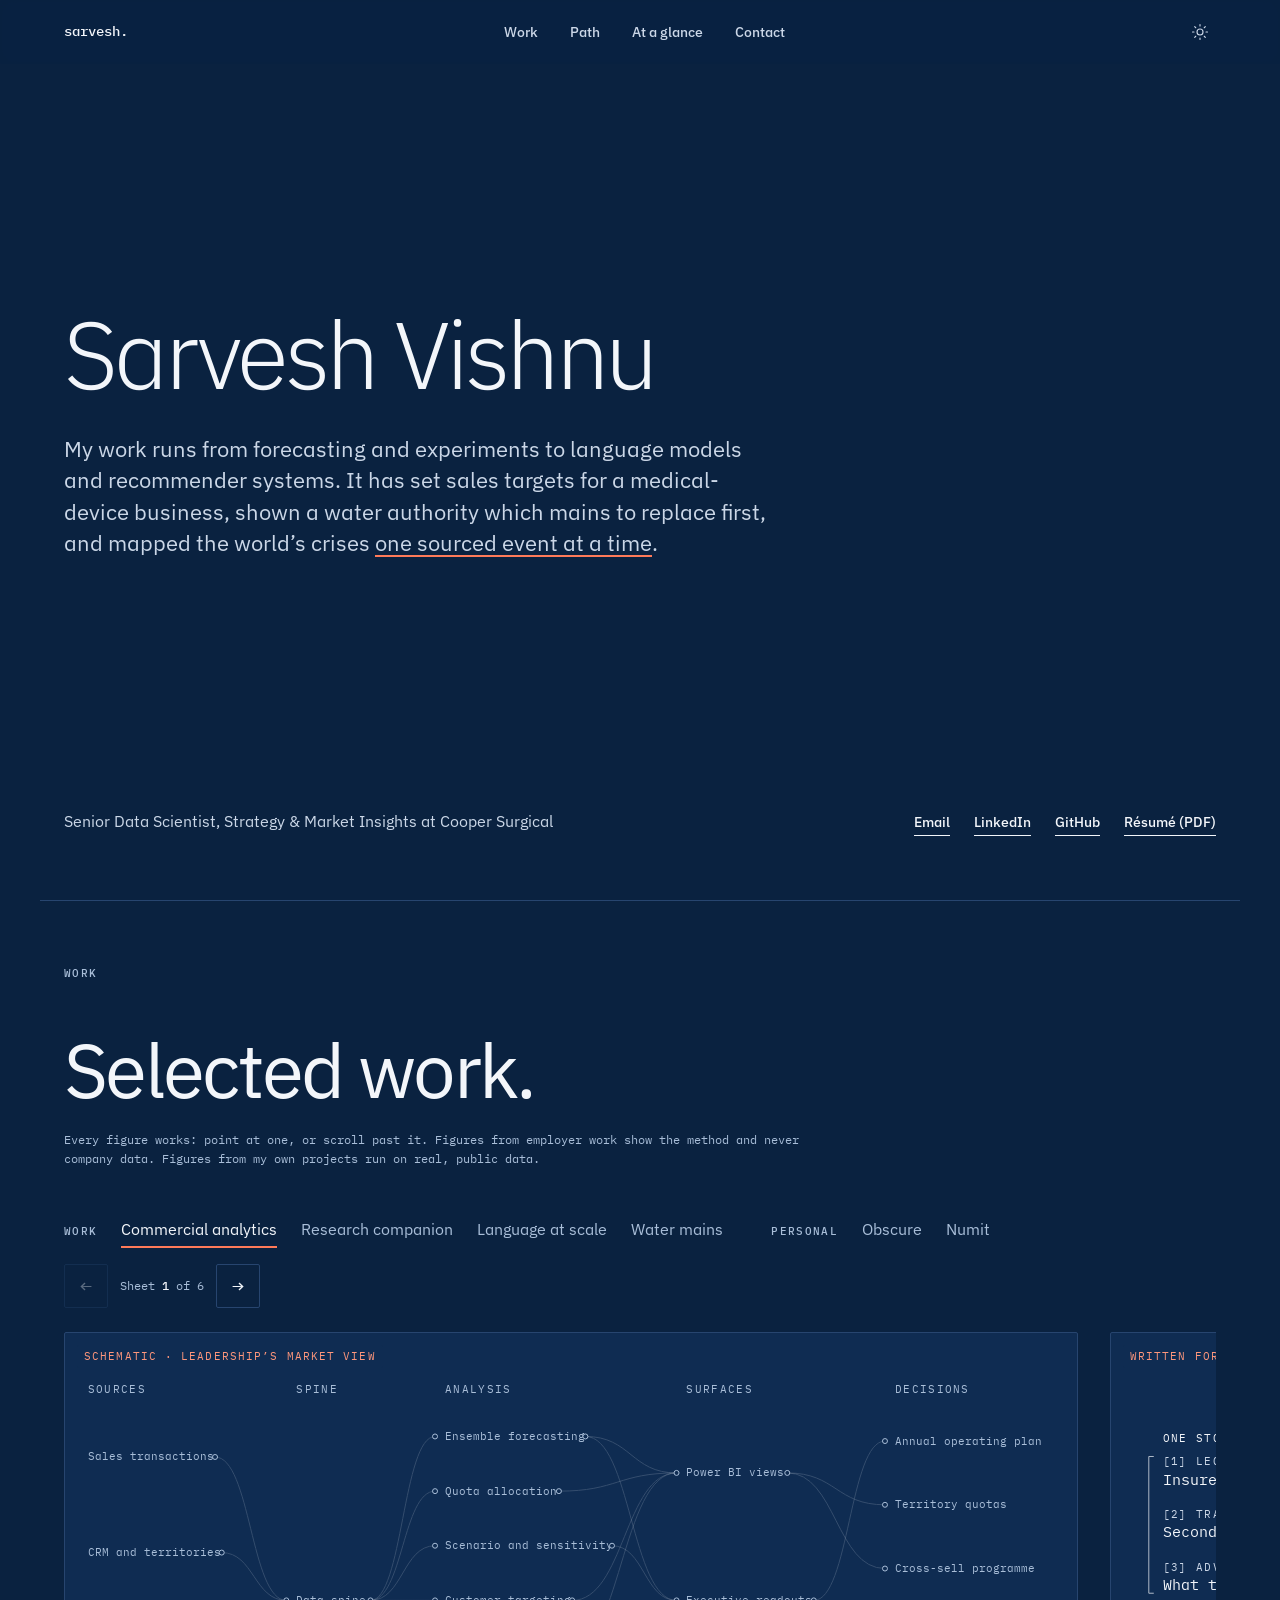
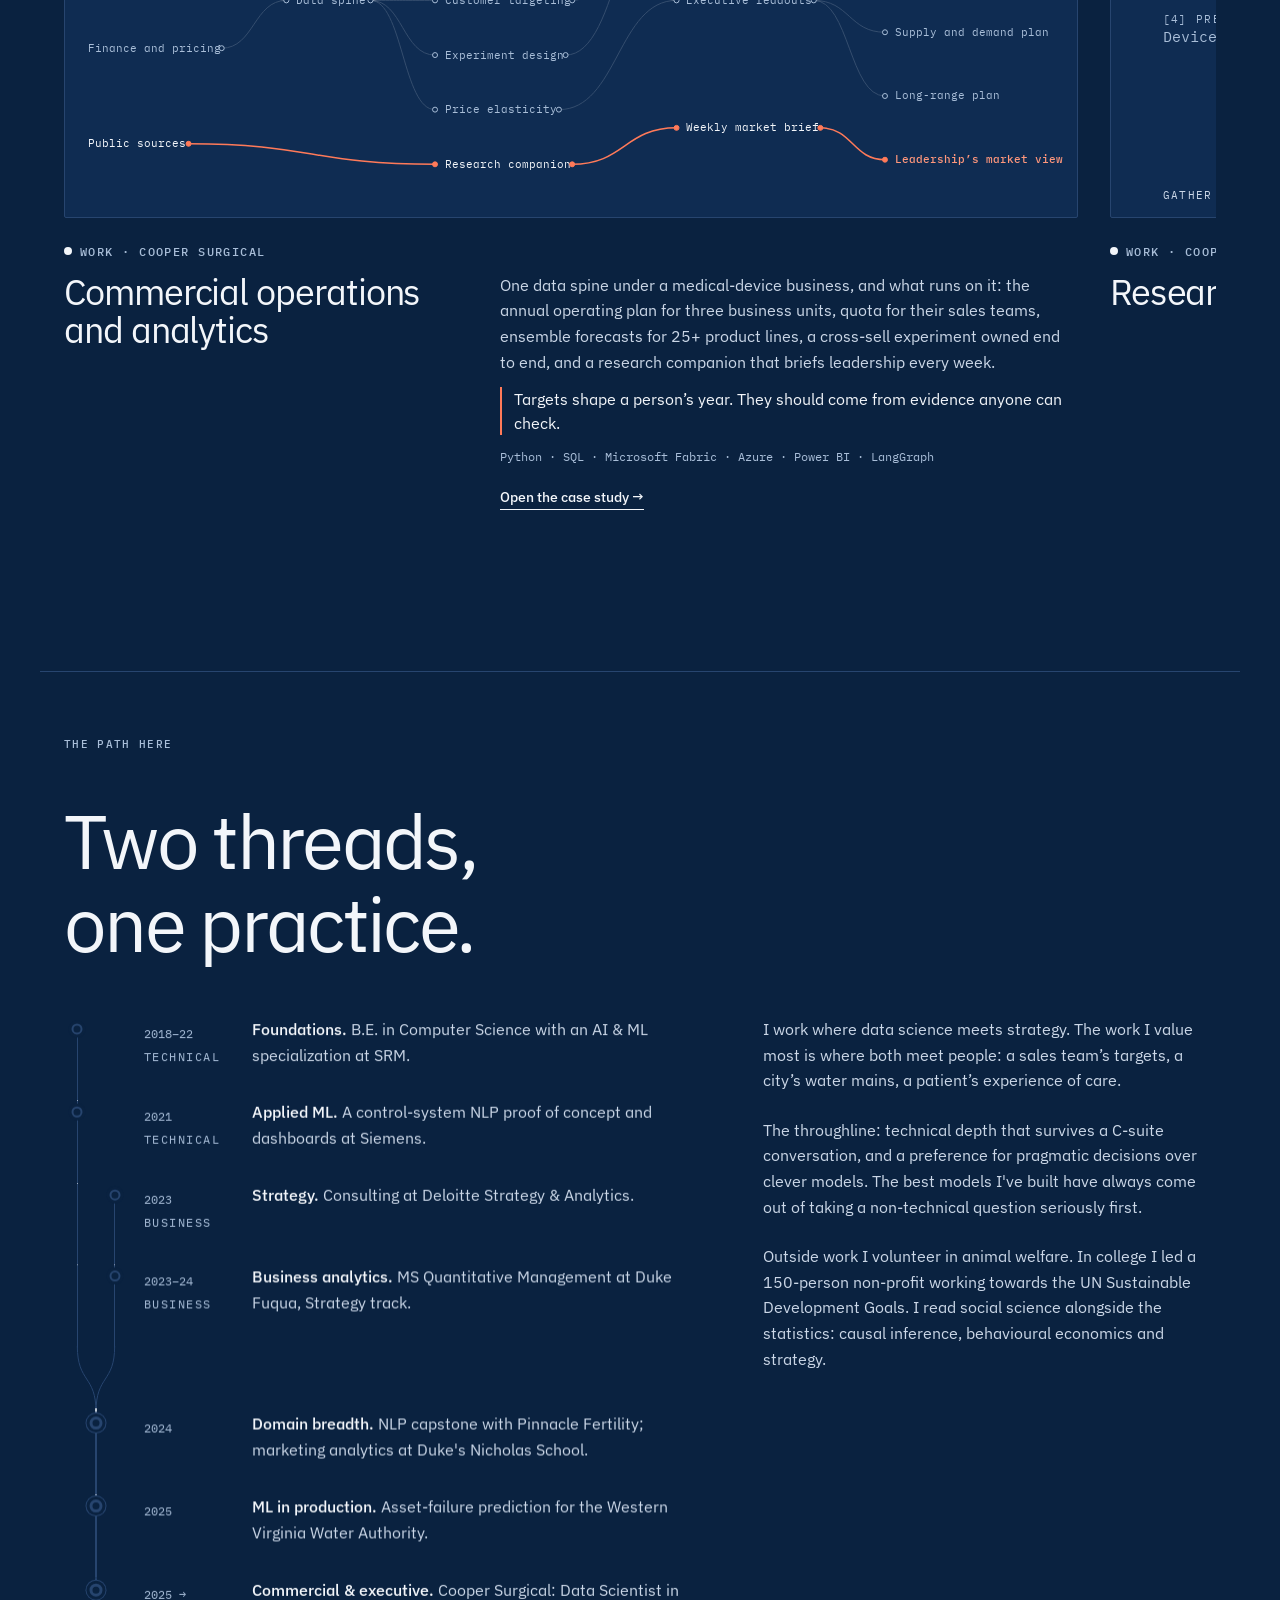
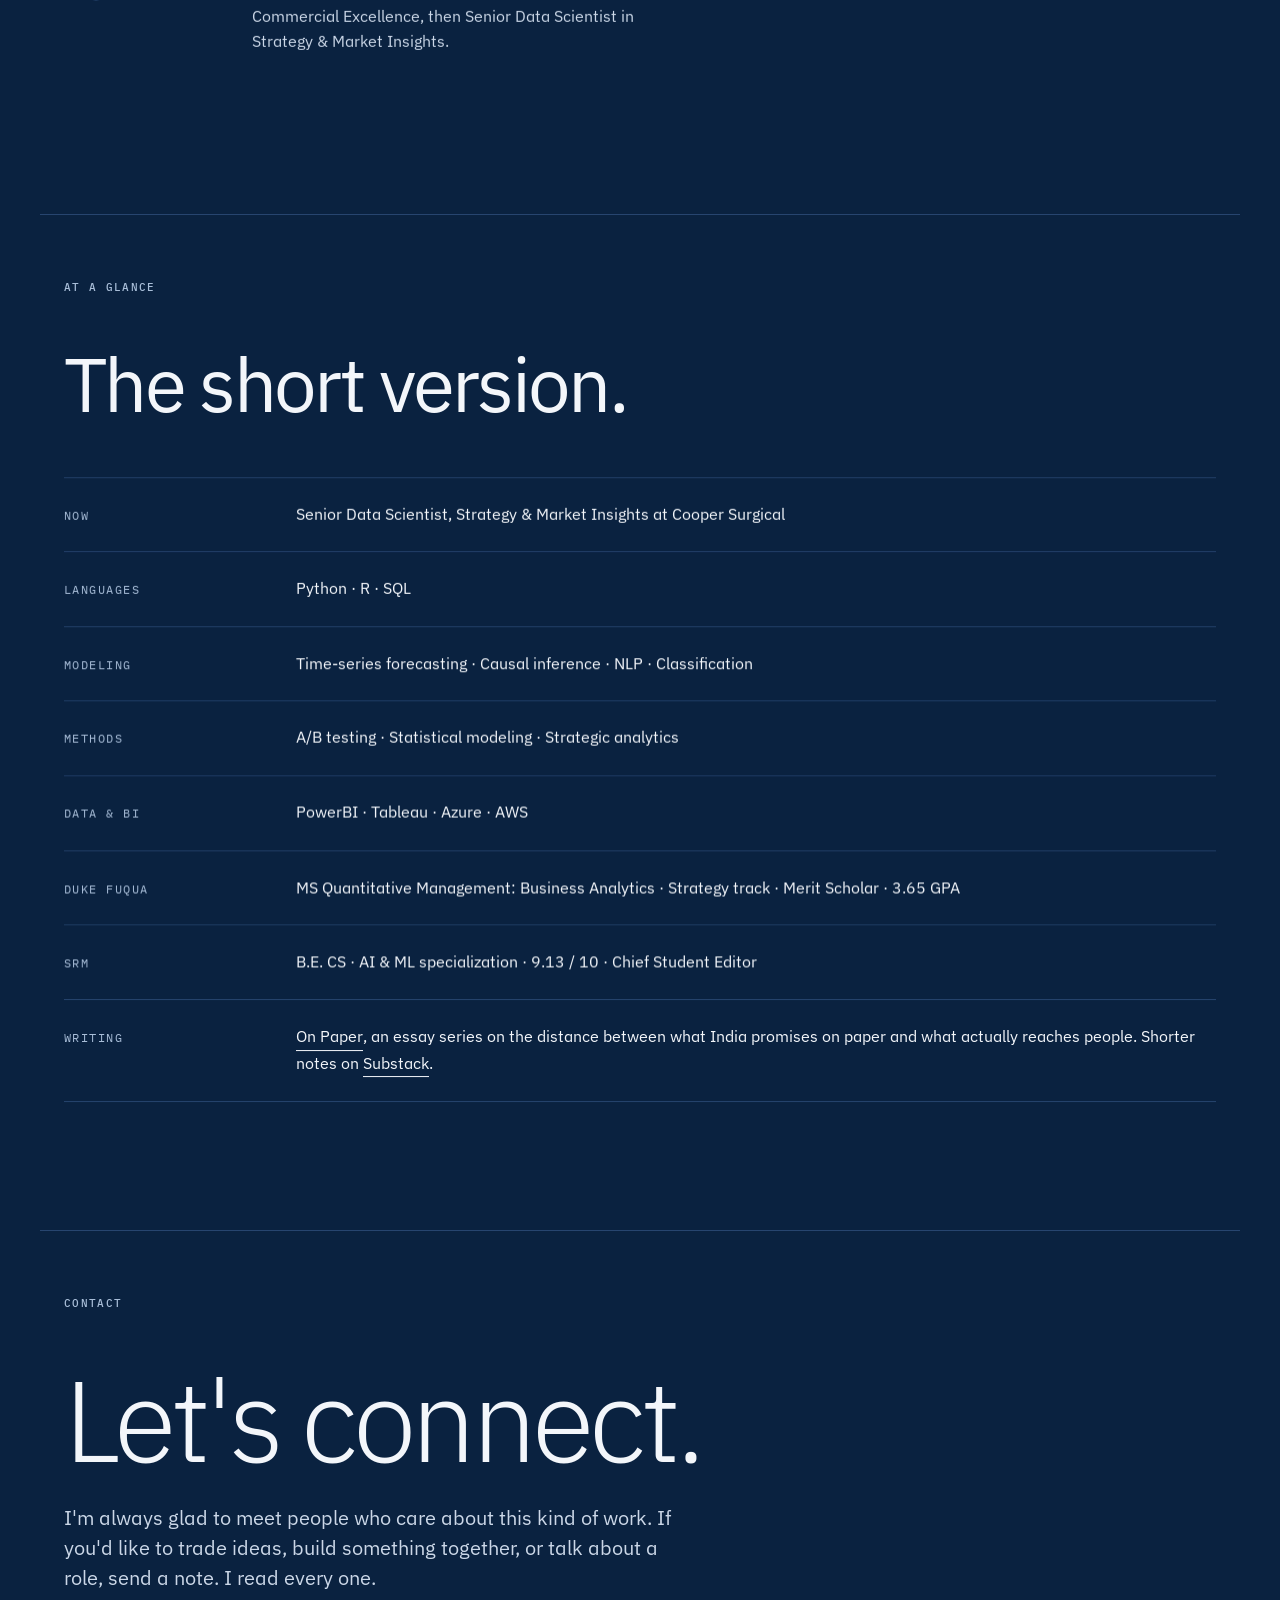
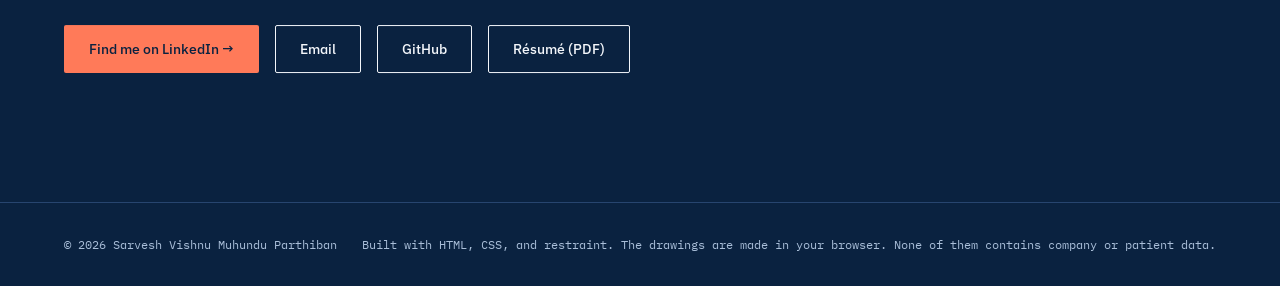
==== index.html @ 5f8ea493 "Cooper across three business units, and the research companion as its own case study" ====
<!DOCTYPE html>
<html lang="en">
<head>
  <meta charset="UTF-8" />
  <meta name="viewport" content="width=device-width, initial-scale=1" />
  <meta name="theme-color" content="#0A2240" />
  <meta name="color-scheme" content="dark light" />

  <title>Sarvesh Vishnu, Senior Data Scientist</title>
  <meta name="description" content="Sarvesh Vishnu, senior data scientist. Forecasting, experiments, language models and recommender systems, for business, public services and the public interest." />
  <meta name="author" content="Sarvesh Vishnu Muhundu Parthiban" />

  <meta property="og:type" content="website" />
  <meta property="og:url" content="https://sarvesh-vishnu.github.io/" />
  <meta property="og:title" content="Sarvesh Vishnu, Senior Data Scientist" />
  <meta property="og:description" content="Forecasting, experiments, language models and recommender systems, for business, public services and the public interest." />
  <meta property="og:image" content="https://sarvesh-vishnu.github.io/assets/og-image.png" />
  <meta property="og:image:width" content="1200" />
  <meta property="og:image:height" content="630" />
  <meta name="twitter:card" content="summary_large_image" />

  <link rel="canonical" href="https://sarvesh-vishnu.github.io/" />
  <link rel="icon" type="image/svg+xml" href="/assets/favicon.svg" />

  <link rel="preconnect" href="https://fonts.googleapis.com" />
  <link rel="preconnect" href="https://fonts.gstatic.com" crossorigin />
  <link rel="stylesheet" href="https://fonts.googleapis.com/css2?family=IBM+Plex+Mono:wght@400;500&family=IBM+Plex+Sans:wght@300;400;500&display=swap" />

  <script>
    /* Set the sheet before first paint. Default = the blue sheet; 'sheet' = 'white'
       in localStorage selects the white print. */
    (function(){var d=document.documentElement;try{d.dataset.theme=localStorage.getItem('sheet')==='white'?'white':'blue';}catch(e){d.dataset.theme='blue';}})();
    /* `js` gates everything that waits for a script to reveal it, so without scripts the
       page is simply visible. If main.js has not reported in after 4s, the gate comes off. */
    document.documentElement.classList.add('js');
    setTimeout(function(){var c=document.documentElement.classList;if(!c.contains('ready'))c.remove('js');},4000);
    if(!window.matchMedia('(prefers-reduced-motion: reduce)').matches)document.documentElement.classList.add('motion');
  </script>

  <link rel="stylesheet" href="styles.css" />

  <script type="application/ld+json">
  {
    "@context": "https://schema.org",
    "@type": "Person",
    "name": "Sarvesh Vishnu Muhundu Parthiban",
    "jobTitle": "Senior Data Scientist",
    "url": "https://sarvesh-vishnu.github.io/",
    "sameAs": [
      "https://linkedin.com/in/sarveshvishnu/",
      "https://bluemammoth.substack.com/"
    ],
    "alumniOf": [
      { "@type": "CollegeOrUniversity", "name": "Duke University, The Fuqua School of Business" },
      { "@type": "CollegeOrUniversity", "name": "SRM University" }
    ]
  }
  </script>
</head>
<body>
  <a href="#main" class="skip">Skip to content</a>

  <header class="site-header" id="header">
    <nav class="nav" aria-label="Primary">
      <a href="#top" class="brand">sarvesh.</a>
      <ul class="nav-links" role="list">
        <li><a href="#work">Work</a></li>
        <li class="nav-secondary"><a href="#path">Path</a></li>
        <li class="nav-secondary"><a href="#glance">At a glance</a></li>
        <li><a href="#contact">Contact</a></li>
      </ul>
      <button type="button" class="theme-toggle" aria-label="Switch to the white print" aria-pressed="false" title="Blue sheet or white print">
        <svg class="theme-icon icon-moon" viewBox="0 0 24 24" width="18" height="18" fill="none" stroke="currentColor" stroke-width="1.5" stroke-linecap="round" stroke-linejoin="round" aria-hidden="true"><path d="M21 12.79A9 9 0 1 1 11.21 3 7 7 0 0 0 21 12.79z"/></svg>
        <svg class="theme-icon icon-sun" viewBox="0 0 24 24" width="18" height="18" fill="none" stroke="currentColor" stroke-width="1.5" stroke-linecap="round" stroke-linejoin="round" aria-hidden="true"><circle cx="12" cy="12" r="4"/><path d="M12 2v2M12 20v2M4.93 4.93l1.41 1.41M17.66 17.66l1.41 1.41M2 12h2M20 12h2M4.93 19.07l1.41-1.41M17.66 6.34l1.41-1.41"/></svg>
      </button>
    </nav>
  </header>

  <main id="main">
    <section class="hero" id="top" aria-labelledby="hero-title">
      <div class="hero-inner">
        <div class="hero-say">
          <h1 id="hero-title" class="hero-name">Sarvesh Vishnu</h1>
          <p class="hero-proof">My work runs from forecasting and experiments to language models and recommender systems. It has set sales targets for a medical-device business, shown a water authority which mains to replace first, and mapped the world’s crises <span class="redline">one sourced event at a time</span>.</p>
        </div>
        <div class="hero-id">
          <p class="hero-role">Senior Data Scientist, Strategy &amp; Market Insights at Cooper Surgical</p>
          <p class="hero-links">
            <a href="mailto:sarveshvishnu@gmail.com" data-print="sarveshvishnu@gmail.com">Email</a>
            <a href="https://linkedin.com/in/sarveshvishnu/" rel="noopener" data-print="linkedin.com/in/sarveshvishnu">LinkedIn</a>
            <a href="https://github.com/Sarvesh-Vishnu" rel="noopener" data-print="github.com/Sarvesh-Vishnu">GitHub</a>
            <a href="assets/resume.pdf">Résumé (PDF)</a>
          </p>
        </div>
      </div>
    </section>

    <section class="section work" id="work" aria-labelledby="work-title">
      <header class="section-head reveal">
        <p class="eyebrow">Work</p>
        <h2 id="work-title" class="section-title">Selected work.</h2>
        <p class="section-note">Every figure works: point at one, or scroll past it. Figures from employer work show the method and never company data. Figures from my own projects run on real, public data.</p>
      </header>

      <div class="reel reveal" data-reel>
        <div class="reel-bar">
          <div class="reel-index">
            <p class="reel-group"><span class="reel-kind">Work</span>
              <a class="reel-jump" href="#p-commercial" aria-current="true">Commercial analytics</a>
              <a class="reel-jump" href="#p-companion">Research companion</a>
              <a class="reel-jump" href="#p-nlp">Language at scale</a>
              <a class="reel-jump" href="#p-water">Water mains</a>
            </p>
            <p class="reel-group"><span class="reel-kind">Personal</span>
              <a class="reel-jump" href="#p-obscure">Obscure</a>
              <a class="reel-jump" href="#p-numit">Numit</a>
            </p>
          </div>
          <div class="reel-nav">
            <button type="button" class="reel-btn" data-step="-1" aria-label="Previous project">←</button>
            <span class="reel-count" aria-live="polite">Sheet <b>1</b> of 6</span>
            <button type="button" class="reel-btn" data-step="1" aria-label="Next project">→</button>
          </div>
        </div>

        <ol class="reel-track" role="list" tabindex="0" aria-label="Projects: three from work, two personal">
          <li class="slide" id="p-commercial" data-kind="work">
            <a href="work/commercial-analytics.html" class="slide-link">
              <span class="tile-fig slide-stage" aria-hidden="true" data-lab="spine">
                <!-- fig:commercial --><svg viewBox="0 0 1000 540" preserveAspectRatio="xMidYMid meet" focusable="false"><text class="fig-lab fig-lab-quiet sp-level" x="22.0" y="42.0">SOURCES</text><text class="fig-lab fig-lab-quiet sp-level" x="227.8" y="42.0">SPINE</text><text class="fig-lab fig-lab-quiet sp-level" x="373.6" y="42.0">ANALYSIS</text><text class="fig-lab fig-lab-quiet sp-level" x="612.6" y="42.0">SURFACES</text><text class="fig-lab fig-lab-quiet sp-level" x="818.4" y="42.0">DECISIONS</text><path class="sp-edge" d="M156.4,229.5 C187.1,229.5 187.1,286.5 217.8,286.5"/><path class="sp-edge" d="M302.3,286.5 C332.9,286.5 332.9,156.2 363.6,156.2"/><path class="sp-edge" d="M514.6,91.1 C558.6,91.1 558.6,134.5 602.6,134.5"/><path class="sp-edge" d="M488.0,156.2 C545.3,156.2 545.3,134.5 602.6,134.5"/><path class="sp-edge" d="M713.8,134.5 C761.1,134.5 761.1,172.5 808.4,172.5"/><path class="sp-edge" d="M302.3,286.5 C332.9,286.5 332.9,286.5 363.6,286.5"/><path class="sp-edge" d="M302.3,286.5 C332.9,286.5 332.9,351.6 363.6,351.6"/><path class="sp-edge" d="M501.3,286.5 C552.0,286.5 552.0,134.5 602.6,134.5"/><path class="sp-edge" d="M494.7,351.6 C548.7,351.6 548.7,134.5 602.6,134.5"/><path class="sp-edge" d="M713.8,134.5 C761.1,134.5 761.1,248.5 808.4,248.5"/><path class="sp-edge" d="M740.4,286.5 C774.4,286.5 774.4,324.5 808.4,324.5"/><path class="sp-edge" d="M302.3,286.5 C332.9,286.5 332.9,416.8 363.6,416.8"/><path class="sp-edge" d="M488.0,416.8 C545.3,416.8 545.3,286.5 602.6,286.5"/><path class="sp-edge" d="M740.4,286.5 C774.4,286.5 774.4,400.5 808.4,400.5"/><path class="sp-edge" d="M123.1,457.5 C243.4,457.5 243.4,481.9 363.6,481.9"/><path class="sp-edge" d="M501.3,481.9 C552.0,481.9 552.0,438.5 602.6,438.5"/><path class="sp-edge" d="M747.0,438.5 C777.7,438.5 777.7,476.5 808.4,476.5"/><path class="sp-edge is-on" d="M149.7,115.5 C183.7,115.5 183.7,286.5 217.8,286.5"/><path class="sp-edge is-on" d="M156.4,343.5 C187.1,343.5 187.1,286.5 217.8,286.5"/><path class="sp-edge is-on" d="M302.3,286.5 C332.9,286.5 332.9,91.1 363.6,91.1"/><path class="sp-edge is-on" d="M302.3,286.5 C332.9,286.5 332.9,221.4 363.6,221.4"/><path class="sp-edge is-on" d="M514.6,91.1 C558.6,91.1 558.6,286.5 602.6,286.5"/><path class="sp-edge is-on" d="M541.3,221.4 C572.0,221.4 572.0,286.5 602.6,286.5"/><path class="sp-edge is-on" d="M740.4,286.5 C774.4,286.5 774.4,96.5 808.4,96.5"/><text class="fig-lab sp-node sp-on" x="22.0" y="119.0">Sales transactions</text><circle class="sp-dot is-on" cx="149.7" cy="115.5" r="2.5"/><text class="fig-lab sp-node sp-off" x="22.0" y="233.0">CRM and territories</text><circle class="sp-dot" cx="156.4" cy="229.5" r="2.5"/><text class="fig-lab sp-node sp-on" x="22.0" y="347.0">Finance and pricing</text><circle class="sp-dot is-on" cx="156.4" cy="343.5" r="2.5"/><text class="fig-lab sp-node sp-off" x="22.0" y="461.0">Public sources</text><circle class="sp-dot" cx="123.1" cy="457.5" r="2.5"/><text class="fig-lab sp-node sp-on" x="227.8" y="290.0">Data spine</text><circle class="sp-dot is-on" cx="217.8" cy="286.5" r="2.5"/><circle class="sp-dot is-on" cx="302.3" cy="286.5" r="2.5"/><text class="fig-lab sp-node sp-on" x="373.6" y="94.6">Ensemble forecasting</text><circle class="sp-dot is-on" cx="363.6" cy="91.1" r="2.5"/><circle class="sp-dot is-on" cx="514.6" cy="91.1" r="2.5"/><text class="fig-lab sp-node sp-off" x="373.6" y="159.7">Quota allocation</text><circle class="sp-dot" cx="363.6" cy="156.2" r="2.5"/><circle class="sp-dot" cx="488.0" cy="156.2" r="2.5"/><text class="fig-lab sp-node sp-on" x="373.6" y="224.9">Scenario and sensitivity</text><circle class="sp-dot is-on" cx="363.6" cy="221.4" r="2.5"/><circle class="sp-dot is-on" cx="541.3" cy="221.4" r="2.5"/><text class="fig-lab sp-node sp-off" x="373.6" y="290.0">Customer targeting</text><circle class="sp-dot" cx="363.6" cy="286.5" r="2.5"/><circle class="sp-dot" cx="501.3" cy="286.5" r="2.5"/><text class="fig-lab sp-node sp-off" x="373.6" y="355.1">Experiment design</text><circle class="sp-dot" cx="363.6" cy="351.6" r="2.5"/><circle class="sp-dot" cx="494.7" cy="351.6" r="2.5"/><text class="fig-lab sp-node sp-off" x="373.6" y="420.3">Price elasticity</text><circle class="sp-dot" cx="363.6" cy="416.8" r="2.5"/><circle class="sp-dot" cx="488.0" cy="416.8" r="2.5"/><text class="fig-lab sp-node sp-off" x="373.6" y="485.4">Research companion</text><circle class="sp-dot" cx="363.6" cy="481.9" r="2.5"/><circle class="sp-dot" cx="501.3" cy="481.9" r="2.5"/><text class="fig-lab sp-node sp-off" x="612.6" y="138.0">Power BI views</text><circle class="sp-dot" cx="602.6" cy="134.5" r="2.5"/><circle class="sp-dot" cx="713.8" cy="134.5" r="2.5"/><text class="fig-lab sp-node sp-on" x="612.6" y="290.0">Executive readouts</text><circle class="sp-dot is-on" cx="602.6" cy="286.5" r="2.5"/><circle class="sp-dot is-on" cx="740.4" cy="286.5" r="2.5"/><text class="fig-lab sp-node sp-off" x="612.6" y="442.0">Weekly market brief</text><circle class="sp-dot" cx="602.6" cy="438.5" r="2.5"/><circle class="sp-dot" cx="747.0" cy="438.5" r="2.5"/><text class="fig-lab sp-node fig-lab-acc" x="818.4" y="100.0">Annual operating plan</text><circle class="sp-dot is-on" cx="808.4" cy="96.5" r="2.5"/><text class="fig-lab sp-node sp-off" x="818.4" y="176.0">Territory quotas</text><circle class="sp-dot" cx="808.4" cy="172.5" r="2.5"/><text class="fig-lab sp-node sp-off" x="818.4" y="252.0">Cross-sell programme</text><circle class="sp-dot" cx="808.4" cy="248.5" r="2.5"/><text class="fig-lab sp-node sp-off" x="818.4" y="328.0">Supply and demand plan</text><circle class="sp-dot" cx="808.4" cy="324.5" r="2.5"/><text class="fig-lab sp-node sp-off" x="818.4" y="404.0">Long-range plan</text><circle class="sp-dot" cx="808.4" cy="400.5" r="2.5"/><text class="fig-lab sp-node sp-off" x="818.4" y="480.0">Leadership’s market view</text><circle class="sp-dot" cx="808.4" cy="476.5" r="2.5"/></svg><!-- /fig:commercial -->
                <span class="tile-tag">Schematic</span>
              </span>
              <span class="slide-text">
                <span class="slide-kind">Work · Cooper Surgical</span>
                <span class="project-name">Commercial operations and analytics</span>
                <span class="slide-desc">One data spine under a medical-device business, and what runs on it: the annual operating plan for three business units, quota for their sales teams, ensemble forecasts for 25+ product lines, a cross-sell experiment owned end to end, and a research companion that briefs leadership every week.</span>
                <span class="slide-why">Targets shape a person’s year. They should come from evidence anyone can check.</span>
                <span class="project-meta">Python · SQL · Microsoft Fabric · Azure · Power BI · LangGraph</span>
                <span class="slide-open">Open the case study →</span>
              </span>
            </a>
          </li>
          <li class="slide" id="p-companion" data-kind="work">
            <a href="work/research-companion.html" class="slide-link">
              <span class="tile-fig slide-stage" aria-hidden="true" data-lab="brief">
                <!-- fig:companion --><svg viewBox="0 0 1000 540" preserveAspectRatio="xMidYMid meet" focusable="false"><text class="fig-lab sp-level sp-on" x="50.0" y="136.0">ONE STORY · THREE SOURCES</text><text class="fig-lab sp-level" x="50.0" y="160.0">[1] LEGISLATURE</text><text class="rd-word" font-size="15" x="50.0" y="179.3">Insurers</text><text class="rd-word" font-size="15" x="131.0" y="179.3">must</text><text class="rd-word" font-size="15" x="176.0" y="179.3">cover</text><text class="rd-word" font-size="15" x="230.0" y="179.3">IVF</text><text class="rd-word" font-size="15" x="266.0" y="179.3">from</text><text class="rd-word" font-size="15" x="311.0" y="179.3">2027</text><text class="fig-lab sp-level" x="50.0" y="212.8">[2] TRADE PRESS</text><text class="rd-word" font-size="15" x="50.0" y="232.0">Second</text><text class="rd-word" font-size="15" x="113.0" y="232.0">state</text><text class="rd-word" font-size="15" x="167.0" y="232.0">this</text><text class="rd-word" font-size="15" x="212.0" y="232.0">year</text><text class="rd-word" font-size="15" x="257.0" y="232.0">mandates</text><text class="rd-word" font-size="15" x="338.0" y="232.0">IVF</text><text class="fig-lab sp-level" x="50.0" y="265.5">[3] ADVOCACY GROUP</text><text class="rd-word" font-size="15" x="50.0" y="284.8">What</text><text class="rd-word" font-size="15" x="95.0" y="284.8">the</text><text class="rd-word" font-size="15" x="131.0" y="284.8">IVF</text><text class="rd-word" font-size="15" x="167.0" y="284.8">law</text><text class="rd-word" font-size="15" x="203.0" y="284.8">means</text><text class="rd-word" font-size="15" x="257.0" y="284.8">for</text><text class="rd-word" font-size="15" x="293.0" y="284.8">patients</text><text class="fig-lab sp-level fig-lab-quiet" x="50.0" y="318.3">[4] PRESS RELEASE</text><text class="rd-word rd-stop" font-size="15" x="50.0" y="337.5">Device</text><text class="rd-word rd-stop" font-size="15" x="113.0" y="337.5">maker</text><text class="rd-word rd-stop" font-size="15" x="167.0" y="337.5">opens</text><text class="rd-word rd-stop" font-size="15" x="221.0" y="337.5">a</text><text class="rd-word rd-stop" font-size="15" x="239.0" y="337.5">training</text><text class="rd-word rd-stop" font-size="15" x="320.0" y="337.5">centre</text><path class="rd-rule" d="M41.0,151.0 L36.0,151.0 L36.0,288.3 L41.0,288.3"/><text class="fig-lab sp-level fig-lab-quiet" x="496.0" y="136.0">CONFIDENCE</text><text class="fig-lab sp-on" x="496.0" y="153.0">high: the bill text agrees</text><text class="fig-lab sp-level fig-lab-quiet" x="496.0" y="177.0">MATERIALITY</text><text class="fig-lab sp-on" x="496.0" y="194.0">touches a product line</text><text class="fig-lab sp-level fig-lab-quiet" x="496.0" y="218.0">PLACE</text><text class="fig-lab sp-on" x="496.0" y="235.0">the brief, not the watchlist</text><text class="rd-word br-head" font-size="15" x="496.0" y="268.3">A</text><text class="rd-word br-head" font-size="15" x="514.0" y="268.3">second</text><text class="rd-word br-head" font-size="15" x="577.0" y="268.3">state</text><text class="rd-word br-head" font-size="15" x="631.0" y="268.3">will</text><text class="rd-word br-head" font-size="15" x="676.0" y="268.3">require</text><text class="rd-word br-head" font-size="15" x="748.0" y="268.3">insurers</text><text class="rd-word br-head" font-size="15" x="829.0" y="268.3">to</text><text class="rd-word br-head" font-size="15" x="856.0" y="268.3">cover</text><text class="rd-word br-head" font-size="15" x="910.0" y="268.3">IVF</text><text class="rd-word" font-size="15" x="496.0" y="297.0">Insurers</text><text class="rd-word" font-size="15" x="577.0" y="297.0">there</text><text class="rd-word" font-size="15" x="631.0" y="297.0">must</text><text class="rd-word" font-size="15" x="676.0" y="297.0">cover</text><text class="rd-word" font-size="15" x="730.0" y="297.0">IVF¹²</text><text class="rd-word rd-stop" font-size="15" x="784.0" y="297.0">from</text><path class="rd-rule is-acc " d="M784.0,292.2 L820.0,292.2"/><text class="rd-word rd-stop" font-size="15" x="829.0" y="297.0">this</text><path class="rd-rule is-acc " d="M829.0,292.2 L865.0,292.2"/><text class="rd-word rd-stop" font-size="15" x="874.0" y="297.0">year.</text><path class="rd-rule is-acc " d="M874.0,292.2 L919.0,292.2"/><text class="rd-word rd-acc" font-size="15" x="496.0" y="318.8">from</text><text class="rd-word rd-acc" font-size="15" x="541.0" y="318.8">2027.¹</text><text class="rd-word" font-size="15" x="604.0" y="318.8">More</text><text class="rd-word" font-size="15" x="649.0" y="318.8">patients</text><text class="rd-word" font-size="15" x="730.0" y="318.8">may</text><text class="rd-word" font-size="15" x="766.0" y="318.8">be</text><text class="rd-word" font-size="15" x="793.0" y="318.8">able</text><text class="rd-word" font-size="15" x="838.0" y="318.8">to</text><text class="rd-word" font-size="15" x="865.0" y="318.8">afford</text><text class="rd-word" font-size="15" x="496.0" y="340.5">treatment.³</text><text class="fig-lab sp-level fig-lab-acc" x="496.0" y="367.0">CHECKED · ONE DATE SENT BACK</text><text class="fig-lab sp-level fig-lab-acc rd-new" x="496.0" y="398.0">MONDAY · LEADERSHIP INBOXES</text><text class="fig-lab sp-level sp-on rd-new" x="496.0" y="415.0">ASK LATER · IT COMES BACK</text><text class="fig-lab sp-level " x="50.0" y="522.0">GATHER</text><text class="fig-lab sp-level " x="124.3" y="522.0">JOIN</text><text class="fig-lab sp-level " x="182.5" y="522.0">WEIGH</text><text class="fig-lab sp-level " x="248.8" y="522.0">DRAFT</text><text class="fig-lab sp-level " x="315.0" y="522.0">CHECK</text><text class="fig-lab sp-level sp-on" x="381.3" y="522.0">SEND</text><path class="rd-rule" d="M381.3,528.0 L412.1,528.0"/></svg><!-- /fig:companion -->
                <span class="tile-tag">Written for this page</span>
              </span>
              <span class="slide-text">
                <span class="slide-kind">Work · Cooper Surgical</span>
                <span class="project-name">Research companion</span>
                <span class="slide-desc">A weekly brief for leadership, written by an agent graph from public sources only: legislation, regulators, trial registries, research and trade press. Every sentence cites its passage, code checks every claim and date, and a leader can ask about any topic between issues.</span>
                <span class="slide-why">A summary nobody can check is worse than none.</span>
                <span class="project-meta">Python · LangGraph · Hybrid retrieval · Schema-constrained LLMs</span>
                <span class="slide-open">Open the case study →</span>
              </span>
            </a>
          </li>
          <li class="slide" id="p-nlp" data-kind="work">
            <a href="work/nlp.html" class="slide-link">
              <span class="tile-fig slide-stage" aria-hidden="true" data-lab="reading">
                <!-- fig:nlp --><svg viewBox="0 0 1000 540" preserveAspectRatio="xMidYMid meet" focusable="false"><text class="rd-word rd-stop" font-size="30" x="77.0" y="247.5">I</text><text class="rd-word" font-size="30" x="113.0" y="247.5">waited</text><text class="rd-word" font-size="30" x="239.0" y="247.5">almost</text><text class="rd-word rd-stop" font-size="30" x="365.0" y="247.5">an</text><text class="rd-word" font-size="30" x="419.0" y="247.5">hour</text><text class="rd-word rd-stop" font-size="30" x="509.0" y="247.5">and</text><text class="rd-word rd-acc" font-size="30" x="581.0" y="247.5">nobody</text><text class="rd-word rd-acc" font-size="30" x="707.0" y="247.5">told</text><text class="rd-word rd-acc" font-size="30" x="797.0" y="247.5">me</text><text class="rd-word rd-acc" font-size="30" x="851.0" y="247.5">why.</text><text class="rd-word rd-stop" font-size="30" x="77.0" y="307.5">Once</text><text class="rd-word rd-stop" font-size="30" x="167.0" y="307.5">I</text><text class="rd-word rd-stop" font-size="30" x="203.0" y="307.5">was</text><text class="rd-word rd-stop" font-size="30" x="275.0" y="307.5">in,</text><text class="rd-word rd-stop" font-size="30" x="347.0" y="307.5">the</text><text class="rd-word" font-size="30" x="419.0" y="307.5">nurse</text><text class="rd-word rd-stop" font-size="30" x="527.0" y="307.5">was</text><text class="rd-word" font-size="30" x="599.0" y="307.5">wonderful.</text><text class="rd-word rd-stop" font-size="30" x="59.0" y="247.5">“</text><text class="rd-word rd-stop" font-size="30" x="779.0" y="307.5">”</text><path class="rd-rule" d="M491.0,218.1 L113.0,218.1 L113.0,182.1"/><text class="fig-lab" x="122.0" y="208.1">− unhappy</text><text class="fig-lab sp-on sp-level" x="122.0" y="191.1">WAITING</text><path class="rd-rule is-acc" d="M905.0,218.1 L581.0,218.1 L581.0,165.1"/><text class="fig-lab" x="590.0" y="208.1">− unhappy</text><text class="fig-lab sp-on sp-level" x="590.0" y="191.1">COMMUNICATION</text><text class="fig-lab fig-lab-acc sp-level rd-new" x="590.0" y="174.1">DRIVER · UNEXPLAINED WAITING</text><path class="rd-rule" d="M761.0,318.3 L347.0,318.3 L347.0,357.3"/><text class="fig-lab" x="356.0" y="337.3">+ pleased</text><text class="fig-lab sp-on sp-level" x="356.0" y="354.3">NURSING CARE</text><text class="fig-lab sp-level " x="77.0" y="522.0">AS WRITTEN</text><text class="fig-lab sp-level " x="183.5" y="522.0">CLEANED</text><text class="fig-lab sp-level " x="265.9" y="522.0">TONE</text><text class="fig-lab sp-level " x="324.1" y="522.0">TOUCHPOINT</text><text class="fig-lab sp-level sp-on" x="430.6" y="522.0">DRIVER</text><path class="rd-rule" d="M430.6,528.0 L477.5,528.0"/></svg><!-- /fig:nlp -->
                <span class="tile-tag">Written for this page</span>
              </span>
              <span class="slide-text">
                <span class="slide-kind">Work · Pinnacle Fertility and Siemens</span>
                <span class="project-name">Natural language processing</span>
                <span class="slide-desc">Reading what people write, at scale: sentiment and its drivers across 100K+ patient records and 12 facilities at Pinnacle Fertility, and a control-system NLP proof of concept at Siemens.</span>
                <span class="slide-why">Patients had already said what was wrong. Nobody could read a hundred thousand comments.</span>
                <span class="project-meta">Python · NLP · Classification · Tableau</span>
                <span class="slide-open">Open the case study →</span>
              </span>
            </a>
          </li>
          <li class="slide" id="p-water" data-kind="work">
            <a href="work/wv-water.html" class="slide-link">
              <span class="tile-fig slide-stage" aria-hidden="true" data-lab="plan">
                <!-- fig:water --><svg viewBox="0 0 1000 540" preserveAspectRatio="xMidYMid meet" focusable="false"><path class="pl-main" d="M43.8,52.7 L164.3,63.2"/><path class="pl-main" d="M164.3,63.2 L285.7,74.3"/><path class="pl-main" d="M493.0,62.3 L618.9,62.9"/><path class="pl-main" d="M618.9,62.9 L713.7,60.7"/><path class="pl-main" d="M713.7,60.7 L830.0,51.1"/><path class="pl-main" d="M830.0,51.1 L930.7,71.9"/><path class="pl-main" d="M57.4,148.2 L172.8,158.1"/><path class="pl-main" d="M172.8,158.1 L265.0,143.0"/><path class="pl-main" d="M265.0,143.0 L383.3,154.3"/><path class="pl-main" d="M605.1,151.0 L722.6,144.5"/><path class="pl-main" d="M839.2,146.6 L940.7,159.1"/><path class="pl-main" d="M56.0,234.6 L163.1,232.0"/><path class="pl-main" d="M163.1,232.0 L261.5,231.4"/><path class="pl-main" d="M394.1,231.7 L491.5,229.4"/><path class="pl-main" d="M491.5,229.4 L627.6,224.6"/><path class="pl-main" d="M720.3,229.5 L821.3,223.3"/><path class="pl-main" d="M821.3,223.3 L946.5,231.9"/><path class="pl-main" d="M169.5,307.0 L261.5,325.6"/><path class="pl-main" d="M261.5,325.6 L380.5,326.4"/><path class="pl-main" d="M492.3,306.7 L600.2,319.7"/><path class="pl-main" d="M600.2,319.7 L719.2,309.7"/><path class="pl-main" d="M719.2,309.7 L847.9,305.1"/><path class="pl-main" d="M847.9,305.1 L950.7,305.3"/><path class="pl-main" d="M53.7,407.1 L180.1,390.6"/><path class="pl-main" d="M180.1,390.6 L290.2,391.0"/><path class="pl-main" d="M290.2,391.0 L384.8,389.7"/><path class="pl-main" d="M384.8,389.7 L502.2,401.3"/><path class="pl-main" d="M502.2,401.3 L598.8,415.1"/><path class="pl-main" d="M824.0,404.1 L951.4,392.8"/><path class="pl-main" d="M54.2,474.9 L153.9,482.9"/><path class="pl-main" d="M153.9,482.9 L280.9,478.0"/><path class="pl-main" d="M280.9,478.0 L389.8,489.2"/><path class="pl-main" d="M389.8,489.2 L489.0,485.6"/><path class="pl-main" d="M489.0,485.6 L625.4,490.2"/><path class="pl-main" d="M625.4,490.2 L707.2,496.2"/><path class="pl-main" d="M707.2,496.2 L829.0,476.8"/><path class="pl-main" d="M43.8,52.7 L57.4,148.2"/><path class="pl-main" d="M164.3,63.2 L172.8,158.1"/><path class="pl-main" d="M285.7,74.3 L265.0,143.0"/><path class="pl-main" d="M401.7,73.8 L383.3,154.3"/><path class="pl-main" d="M493.0,62.3 L509.1,143.7"/><path class="pl-main" d="M618.9,62.9 L605.1,151.0"/><path class="pl-main" d="M713.7,60.7 L722.6,144.5"/><path class="pl-main" d="M830.0,51.1 L839.2,146.6"/><path class="pl-main" d="M930.7,71.9 L940.7,159.1"/><path class="pl-main" d="M57.4,148.2 L56.0,234.6"/><path class="pl-main" d="M172.8,158.1 L163.1,232.0"/><path class="pl-main" d="M383.3,154.3 L394.1,231.7"/><path class="pl-main" d="M509.1,143.7 L491.5,229.4"/><path class="pl-main" d="M605.1,151.0 L627.6,224.6"/><path class="pl-main" d="M722.6,144.5 L720.3,229.5"/><path class="pl-main" d="M839.2,146.6 L821.3,223.3"/><path class="pl-main" d="M940.7,159.1 L946.5,231.9"/><path class="pl-main" d="M56.0,234.6 L43.2,309.2"/><path class="pl-main" d="M491.5,229.4 L492.3,306.7"/><path class="pl-main" d="M627.6,224.6 L600.2,319.7"/><path class="pl-main" d="M720.3,229.5 L719.2,309.7"/><path class="pl-main" d="M946.5,231.9 L950.7,305.3"/><path class="pl-main" d="M169.5,307.0 L180.1,390.6"/><path class="pl-main" d="M261.5,325.6 L290.2,391.0"/><path class="pl-main" d="M492.3,306.7 L502.2,401.3"/><path class="pl-main" d="M600.2,319.7 L598.8,415.1"/><path class="pl-main" d="M719.2,309.7 L718.5,402.8"/><path class="pl-main" d="M847.9,305.1 L824.0,404.1"/><path class="pl-main" d="M950.7,305.3 L951.4,392.8"/><path class="pl-main" d="M53.7,407.1 L54.2,474.9"/><path class="pl-main" d="M180.1,390.6 L153.9,482.9"/><path class="pl-main" d="M384.8,389.7 L389.8,489.2"/><path class="pl-main" d="M502.2,401.3 L489.0,485.6"/><path class="pl-main" d="M598.8,415.1 L625.4,490.2"/><path class="pl-main" d="M951.4,392.8 L942.7,482.5"/><path class="pl-main is-on" d="M383.3,154.3 L509.1,143.7"/><path class="pl-main is-on" d="M722.6,144.5 L839.2,146.6"/><path class="pl-main is-on" d="M261.5,231.4 L394.1,231.7"/><path class="pl-main is-on" d="M43.2,309.2 L169.5,307.0"/><path class="pl-main is-on" d="M380.5,326.4 L492.3,306.7"/><path class="pl-main is-on" d="M718.5,402.8 L824.0,404.1"/><path class="pl-main is-on" d="M265.0,143.0 L261.5,231.4"/><path class="pl-main is-on" d="M163.1,232.0 L169.5,307.0"/><path class="pl-main is-on" d="M380.5,326.4 L384.8,389.7"/><path class="pl-main is-on" d="M290.2,391.0 L280.9,478.0"/><path class="pl-main is-on" d="M824.0,404.1 L829.0,476.8"/><circle class="pl-node" cx="43.8" cy="52.7" r="2.5"/><circle class="pl-node" cx="164.3" cy="63.2" r="2.5"/><circle class="pl-node" cx="285.7" cy="74.3" r="2.5"/><circle class="pl-node" cx="493.0" cy="62.3" r="2.5"/><circle class="pl-node" cx="618.9" cy="62.9" r="2.5"/><circle class="pl-node" cx="713.7" cy="60.7" r="2.5"/><circle class="pl-node" cx="830.0" cy="51.1" r="2.5"/><circle class="pl-node" cx="930.7" cy="71.9" r="2.5"/><circle class="pl-node" cx="57.4" cy="148.2" r="2.5"/><circle class="pl-node" cx="172.8" cy="158.1" r="2.5"/><circle class="pl-node" cx="265.0" cy="143.0" r="2.5"/><circle class="pl-node" cx="383.3" cy="154.3" r="2.5"/><circle class="pl-node" cx="509.1" cy="143.7" r="2.5"/><circle class="pl-node" cx="605.1" cy="151.0" r="2.5"/><circle class="pl-node" cx="722.6" cy="144.5" r="2.5"/><circle class="pl-node" cx="839.2" cy="146.6" r="2.5"/><circle class="pl-node" cx="940.7" cy="159.1" r="2.5"/><circle class="pl-node" cx="56.0" cy="234.6" r="2.5"/><circle class="pl-node" cx="163.1" cy="232.0" r="2.5"/><circle class="pl-node" cx="261.5" cy="231.4" r="2.5"/><circle class="pl-node" cx="394.1" cy="231.7" r="2.5"/><circle class="pl-node" cx="491.5" cy="229.4" r="2.5"/><circle class="pl-node" cx="627.6" cy="224.6" r="2.5"/><circle class="pl-node" cx="720.3" cy="229.5" r="2.5"/><circle class="pl-node" cx="821.3" cy="223.3" r="2.5"/><circle class="pl-node" cx="946.5" cy="231.9" r="2.5"/><circle class="pl-node" cx="43.2" cy="309.2" r="2.5"/><circle class="pl-node" cx="169.5" cy="307.0" r="2.5"/><circle class="pl-node" cx="261.5" cy="325.6" r="2.5"/><circle class="pl-node" cx="380.5" cy="326.4" r="2.5"/><circle class="pl-node" cx="492.3" cy="306.7" r="2.5"/><circle class="pl-node" cx="600.2" cy="319.7" r="2.5"/><circle class="pl-node" cx="719.2" cy="309.7" r="2.5"/><circle class="pl-node" cx="847.9" cy="305.1" r="2.5"/><circle class="pl-node" cx="950.7" cy="305.3" r="2.5"/><circle class="pl-node" cx="53.7" cy="407.1" r="2.5"/><circle class="pl-node" cx="180.1" cy="390.6" r="2.5"/><circle class="pl-node" cx="290.2" cy="391.0" r="2.5"/><circle class="pl-node" cx="384.8" cy="389.7" r="2.5"/><circle class="pl-node" cx="502.2" cy="401.3" r="2.5"/><circle class="pl-node" cx="598.8" cy="415.1" r="2.5"/><circle class="pl-node" cx="718.5" cy="402.8" r="2.5"/><circle class="pl-node" cx="824.0" cy="404.1" r="2.5"/><circle class="pl-node" cx="951.4" cy="392.8" r="2.5"/><circle class="pl-node" cx="54.2" cy="474.9" r="2.5"/><circle class="pl-node" cx="153.9" cy="482.9" r="2.5"/><circle class="pl-node" cx="280.9" cy="478.0" r="2.5"/><circle class="pl-node" cx="389.8" cy="489.2" r="2.5"/><circle class="pl-node" cx="489.0" cy="485.6" r="2.5"/><circle class="pl-node" cx="625.4" cy="490.2" r="2.5"/><circle class="pl-node" cx="707.2" cy="496.2" r="2.5"/><circle class="pl-node" cx="829.0" cy="476.8" r="2.5"/><circle class="pl-node" cx="401.7" cy="73.8" r="2.5"/><circle class="pl-node" cx="942.7" cy="482.5" r="2.5"/><text class="fig-lab fig-lab-quiet sp-level" text-anchor="middle" x="332.3" y="279.0">OLD TOWN</text><text class="fig-lab fig-lab-quiet sp-level" text-anchor="middle" x="779.5" y="194.1">HEAVY CLAY</text><path class="pl-main is-on" d="M36,522 L58,522"/><text class="fig-lab sp-level" x="66" y="526">ON THE LIST</text><path class="pl-main" d="M172.6,522 L194.6,522"/><text class="fig-lab fig-lab-quiet sp-level" x="202.6" y="526">NOT YET</text><text class="fig-lab fig-lab-quiet sp-level" text-anchor="end" x="964" y="526">NOT TO SCALE</text></svg><!-- /fig:water -->
                <span class="tile-tag">Drawn for this page</span>
              </span>
              <span class="slide-text">
                <span class="slide-kind">Work · Western Virginia Water Authority</span>
                <span class="project-name">Predicting water-main failure</span>
                <span class="slide-desc">A risk score for every active water main: twenty-plus years of maintenance history joined with soil, freeze cycles and traffic load, scored for failure six to twelve months out, and delivered as a ranked list the capital plan now runs on.</span>
                <span class="slide-why">A burst main is someone’s street without water. The budget should go where the next one is most likely.</span>
                <span class="project-meta">Python · scikit-learn · XGBoost · ArcGIS · Power BI</span>
                <span class="slide-open">Open the case study →</span>
              </span>
            </a>
          </li>
          <li class="slide" id="p-obscure" data-kind="personal">
            <a href="work/obscure.html" class="slide-link">
              <span class="tile-fig slide-stage" aria-hidden="true" data-lab="route">
                <!-- fig:obscure --><svg viewBox="0 0 1000 540" preserveAspectRatio="xMidYMid meet" focusable="false"><path class="rt-grid" d="M78,94.3 L778,94.3"/><text class="fig-lab fig-lab-quiet" text-anchor="end" x="68" y="98.3">1,000</text><text class="fig-lab fig-lab-quiet" text-anchor="end" x="68" y="112.3">listeners</text><path class="rt-grid" d="M78,280.7 L778,280.7"/><text class="fig-lab fig-lab-quiet" text-anchor="end" x="68" y="284.7">100</text><path class="rt-grid" d="M78,467.1 L778,467.1"/><text class="fig-lab fig-lab-quiet" text-anchor="end" x="68" y="471.1">10</text><path class="rt-tail" d="M78,349.1 L778,349.1"/><text class="fig-lab fig-lab-quiet sp-level" text-anchor="middle" x="78.0" y="526">SEED</text><text class="fig-lab fig-lab-quiet sp-level" text-anchor="middle" x="218.0" y="526">1</text><text class="fig-lab fig-lab-quiet sp-level" text-anchor="middle" x="358.0" y="526">2</text><text class="fig-lab fig-lab-quiet sp-level" text-anchor="middle" x="498.0" y="526">3</text><text class="fig-lab fig-lab-quiet sp-level" text-anchor="middle" x="638.0" y="526">4</text><text class="fig-lab fig-lab-quiet sp-level" text-anchor="middle" x="778.0" y="526">5</text><path class="rt-line" d="M78.0,98.2 L218.0,113.3 L358.0,129.8 L498.0,156.8 L638.0,250.7 L778.0,459.4"/><circle class="rt-seed" cx="78.0" cy="98.2" r="3.5"/><circle class="rt-stop" cx="218.0" cy="113.3" r="3.5"/><circle class="rt-stop" cx="358.0" cy="129.8" r="3.5"/><circle class="rt-stop" cx="498.0" cy="156.8" r="3.5"/><circle class="rt-stop" cx="638.0" cy="250.7" r="3.5"/><circle class="rt-stop is-end" cx="778.0" cy="459.4" r="4.5"/><text class="fig-lab fig-lab-quiet sp-level rt-lab" text-anchor="start" x="86.0" y="342.1">HEAD</text><text class="fig-lab fig-lab-quiet sp-level rt-lab" text-anchor="start" x="86.0" y="365.1">LONG TAIL · UNDER 43 LISTENERS</text><text class="fig-lab rt-lab sp-on" text-anchor="start" x="88.0" y="61.2">Take On Me</text><text class="fig-lab rt-lab fig-lab-quiet" text-anchor="start" x="88.0" y="75.2">a‐ha</text><text class="fig-lab rt-lab fig-lab-quiet" text-anchor="start" x="88.0" y="89.2">953 listeners</text><text class="fig-lab rt-lab " text-anchor="end" x="208.0" y="132.3">Africa</text><text class="fig-lab rt-lab fig-lab-quiet" text-anchor="end" x="208.0" y="146.3">Toto</text><text class="fig-lab rt-lab " text-anchor="start" x="368.0" y="106.8">How You Remind Me</text><text class="fig-lab rt-lab fig-lab-quiet" text-anchor="start" x="368.0" y="120.8">Nickelback</text><text class="fig-lab rt-lab " text-anchor="end" x="488.0" y="175.8">(I Just) Died in…</text><text class="fig-lab rt-lab fig-lab-quiet" text-anchor="end" x="488.0" y="189.8">Cutting Crew</text><text class="fig-lab rt-lab " text-anchor="start" x="648.0" y="227.7">More Than This</text><text class="fig-lab rt-lab fig-lab-quiet" text-anchor="start" x="648.0" y="241.7">Roxy Music</text><text class="fig-lab rt-lab fig-lab-acc" text-anchor="start" x="790.0" y="447.4">Shouldn’t Have to Be Like That</text><text class="fig-lab rt-lab " text-anchor="start" x="790.0" y="461.4">Fra Lippo Lippi</text><text class="fig-lab rt-lab " text-anchor="start" x="790.0" y="475.4">11 listeners</text></svg><!-- /fig:obscure -->
                <span class="tile-tag">Real data · ListenBrainz</span>
              </span>
              <span class="slide-text">
                <span class="slide-kind">Personal project</span>
                <span class="project-name">Obscure</span>
                <span class="slide-desc">A music recommender that takes you from a song everyone knows to one almost nobody plays, in five steps that real listeners took. Built on twenty million listening transitions from ListenBrainz, an open dataset, and tested the way a production system should be: one leakage-free split, off-policy evaluation and bandits.</span>
                <span class="slide-why">Most recommenders keep you where you already are. The music worth finding is where almost nobody is listening yet.</span>
                <span class="project-meta">Python · PyTorch · implicit · DuckDB · React · TypeScript</span>
                <span class="slide-open">Open the case study →</span>
              </span>
            </a>
          </li>
          <li class="slide" id="p-numit" data-kind="personal">
            <a href="work/numit.html" class="slide-link">
              <span class="tile-fig slide-stage" aria-hidden="true" data-lab="globe">
                <!-- fig:numit --><svg viewBox="0 0 1000 540" preserveAspectRatio="xMidYMid meet" focusable="false"><path class="gl-grat" d="M561,28l-29,-4M518,21l-6,0M485,20l4,1M442,27l27,-3M337,80l7,-6l34,-22l39,-15l41,-9M324,455l-12,-13l-25,-33l-18,-38l-11,-41l-3,-42l3,-43l11,-42l18,-40l25,-36l30,-33l35,-26l39,-21l41,-13M439,518l-1,0l-29,-11l-26,-19l-22,-25l-19,-30l-13,-36l-8,-40l-3,-41l3,-44l8,-43l13,-42l19,-39l22,-36l26,-30l29,-25l30,-18M482,525l-6,-1l-11,-9l-10,-16l-8,-23l-7,-29l-6,-35l-3,-38l-1,-42l1,-44l3,-44l6,-43l7,-41l8,-37l10,-33l11,-28l12,-21M515,526l6,-2l10,-9l8,-16l8,-23l6,-29l5,-34l2,-39l1,-42l-1,-43l-2,-44l-5,-43l-6,-41l-8,-38l-8,-33l-10,-27l-10,-21M558,519l2,0l28,-11l25,-19l22,-24l17,-31l13,-36l8,-39l3,-42l-3,-43l-8,-44l-13,-42l-17,-39l-22,-36l-25,-31l-28,-25l-29,-18M663,466l23,-22l25,-34l18,-37l11,-41l3,-42l-3,-43l-11,-42l-18,-40l-25,-37l-30,-32l-34,-27l-39,-21l-41,-14M676,91l-18,-16l-35,-22l-39,-16l-41,-8M386,499l9,4l14,4l17,3l19,3l20,2l22,1l22,0l22,-1l20,-1l20,-3l17,-3l14,-4l12,-5M283,404l4,5l13,8l18,8l24,8l29,6l33,4l36,4l37,1l38,1l38,-2l36,-3l34,-4l29,-6l25,-7l20,-8l14,-9l6,-6M247,273l1,4l7,11l14,10l21,9l28,9l33,7l38,5l41,4l44,2l44,0l43,-2l42,-3l38,-5l35,-7l29,-8l22,-9l16,-10l9,-11l1,-6M283,142l-1,3l-1,9l6,9l13,9l18,8l24,7l29,6l33,5l36,3l37,2l38,0l38,-1l36,-3l34,-5l29,-6l25,-7l20,-8l14,-8l7,-9l1,-9l-2,-5M386,47l-8,5l-4,5l0,6l3,5l7,5l11,5l14,4l17,3l19,3l20,2l22,1l22,0l22,-1l20,-2l20,-2l17,-4l14,-4l12,-4l8,-5l4,-5l0,-6l-3,-5l-7,-5l-2,-1"/><path class="gl-land" d="M470,354l-2,7l8,18l2,15l-5,8l-19,10l4,16l-11,5l0,10l-12,12l-8,3l-20,0l-5,-4l-2,-6l-15,-17l-8,-18l-12,-16l-2,-9l4,-18l-8,-25l-12,-19l3,-20l-3,-5l-9,1l-5,-10l-20,1l-20,-5l-7,-14l-5,-25l0,-12l6,-13l4,-17l12,-16l16,-11l6,-9l13,-11l8,5l11,-3l23,2l4,1l-7,13l24,18l6,-7l5,-2l24,11l8,-3l12,2l10,-23l-29,-1l-3,-12l11,-6l14,-2l15,5l11,-2l0,-5l-14,-10l8,-7l-12,3l3,5l-8,3l-4,-4l3,-3l-7,-2l-12,14l1,6l-8,2l-3,-3l-5,1l0,3l-3,-2l2,9l-5,3l0,3l-4,-1l-3,-15l2,-6l-8,-8l0,-5l-3,0l1,-3l-5,0l-1,5l11,17l-5,-2l-1,6l-5,4l2,-4l0,-4l-11,-19l-8,2l-9,-1l-2,4l-11,6l-7,8l-15,3l1,-4l-6,-1l14,-23l4,-2l12,5l7,-9l0,-11l6,2l2,-4l7,0l14,-7l7,-1l3,-1l2,-5l4,-4l6,-2l-2,4l-5,3l0,5l20,1l5,-2l4,-7l4,2l4,-5l-2,-2l13,-1l-13,-1l-2,-3l5,-7l10,-4l-2,-3l-3,0l-4,3l-9,4l-4,5l1,4l-6,3l-7,8l-8,2l4,-14l-6,3l-4,-2l7,-10l39,-16l14,-3l3,2l-2,1l1,2l14,4l1,4l-3,1l-11,-2l2,2l-1,4l3,3l0,-3l2,-2l4,3l2,-1l-1,-2l4,-3l3,2l1,-2l-1,-5l4,1l1,1l-2,2l1,1l7,-4l5,-2l2,0l-2,1l8,-2l3,2l0,-2l-2,-1l1,-1l14,4l1,-2l-5,-2l-3,-3l1,-5l5,1l0,2l3,2l2,3l3,1l0,7l2,-1l1,-4l-2,-3l-4,-2l0,-2l-4,-1l2,-2l-2,-2l2,1l2,3l1,0l-1,-2l0,-1l6,0l-6,-4l6,-1l-3,-1l0,-1l5,-5l-2,-3l6,1l1,-1l5,1l3,3l11,-2l-3,-1l2,-1l12,3l-4,-2l1,-2l-4,-1l-1,-1l0,-2l5,0l-3,-2l3,1l-5,-2l1,0l-2,-1l-1,0l-2,-1l-5,-1M640,62l-5,-3l-5,-3l-18,-10M603,42l11,5l-4,-2l3,2l8,4l1,1l5,3l-3,-2l0,1l6,5l16,14l3,1l-2,-3l7,4l13,11l8,8l8,11l1,3l8,15l9,9l5,6l0,4l-6,-7l-1,-2l-3,-2l-4,-5l-2,5l-3,-6l-2,-2l1,9l1,2l5,4l3,-3l3,12l11,9l1,5l3,3l3,6l4,18l-1,9l-6,10l1,6l-6,-5l-2,11l14,23l1,8l-6,18l-1,-7l-15,-10l1,19l11,13l4,17l-7,-4l-5,-15l-4,-7l-1,3l-1,-17l-8,-22l-5,7l-3,0l-2,-10l-13,-17l-2,0l0,5l-10,3l0,6l-17,22l1,25l-7,12l-19,-33l-6,-23l-8,2l-19,-18l-34,1l-4,-6l-7,4l-13,-5l-6,-11l-7,1l11,23l1,-6l2,1l1,8l9,0l8,-12l3,10l13,8l-8,9l1,6l-10,8l-27,15l-23,5l-3,-17l-14,-20l-2,-11l-14,-19l2,-7l-5,8l-4,-9l9,29l4,5l3,16l23,27l-2,3l7,5l29,-6l-11,29l-36,34l-5,9M433,29l2,-1l-6,2l-3,1l-1,0M394,43l-5,3l-4,2M378,51l4,-2l-13,8l-3,2l-8,5l-6,5l-4,2l-4,2l2,-1M247,286l1,3l3,17l2,15l2,13l4,16M444,520l2,0l6,1l2,0l19,3l6,0l1,-1l9,1l26,-2l10,1l12,-1l-1,0l-4,1l1,0l-3,1l1,0l9,-2l7,-1l12,-3l5,-1l4,-1l6,-1l5,-2M585,511l3,-1M711,413l-6,8l-3,3l-5,5l-2,0l7,-10l8,-17l1,0l2,-6l5,-11l-1,3l6,-9l7,-8l6,-15l0,1l1,-2l4,-11l2,-3l0,2l3,-11l1,-4l0,-3l1,0M712,412l-1,1M468,29l3,1l2,1l-2,2l-5,-1l1,1l-1,0l-2,1l5,0l-2,1l-6,0l1,1l-7,1l-4,1l-2,2l-3,-1l-2,2l-3,1l-3,2l-6,0l-4,2l-1,-1l-4,4l1,-3l-3,2l-2,0l2,2l-26,1l-11,4l-3,2l-7,4l6,-6l24,-12l10,-3l-1,-1l5,-1l-2,1l6,-3l3,-1l14,-4l5,-2l6,-2l0,1l4,-1l3,0l3,0l3,0l3,0l1,2l-3,1l4,-1M437,29l1,-1l-15,5l-6,2l-12,5l-5,2l7,-4l-13,6l-2,1l6,-4l-8,4l17,-7l1,-1M411,36l-2,1l5,-2l3,-1l13,-4l5,-1l9,-3l5,-1l-2,1l-1,0l-3,1l1,0l-4,1l-3,0l0,1M476,24l0,1l-6,2l-4,0l-1,0l-5,-1l-4,0l-1,0l-3,0l7,-2l1,0l2,0l-3,1l4,-1l1,0l5,0l-2,1l3,-1l6,0M752,292l0,-2l0,3l0,-4l1,-4l-1,-2l1,-5l0,8l0,1M746,282l2,-5l0,6l-5,6l0,3l1,3l3,-6l-2,8l1,10l-1,3l1,-4l-2,2l0,-7l-1,1l0,11l-2,1l1,-9l-1,-2l2,-15l1,-5l2,-1M386,100l3,-8l-2,1l3,-5l8,-5l3,1l-5,3l4,0l-7,5l0,6l-2,5l2,1l-7,6l-13,-2l7,-2l-1,-3l2,0l3,-4l2,1M695,113l11,15l2,5l3,5l-3,-3l1,5l2,2l5,9l-3,-4l-3,-3l-4,-11l0,-2l-5,-7l2,1l-5,-7l-8,-10l-1,-2l6,7M736,271l2,-8l3,4l-2,12l3,8l-2,2l-2,22l-3,1l-2,-3l-5,3l-3,-13l2,-8l3,0l6,-20M509,54l4,-4l9,-3l1,0l0,1l-6,3l-3,4l-1,3l4,3l-6,0l-4,-3l3,-4l-1,0M345,74l-4,3l-4,3l-2,2l-4,4l-3,2l4,-4l-1,1l6,-5l9,-7l-1,1M472,22l-1,0l-1,0l3,-1M476,21l4,0M482,21l-1,0l-8,0l3,0l-4,1M648,71l16,11l5,5l4,3l-1,-1l3,3l-3,-2l-21,-17l-2,-2l-2,-1l1,1M412,60l-3,1l0,2l-11,2l-1,-3l2,-1l1,-2l1,1l0,-2l3,-1l1,2l7,1M715,309l4,7l-2,12l-2,1l-5,-4l-12,-25l-7,-11l6,-1l9,12l5,0l4,9M515,386l4,10l-3,2l-12,34l-6,2l-6,-2l-3,-8l5,-10l0,-14l7,-1l14,-13M680,96l-2,-2l4,3l5,6l-2,-1l4,4l0,1l-3,-3l-3,-4l-7,-7l4,3M461,23l-3,1l-1,0l-2,0M474,23l-5,1l-4,0l1,-1l2,0l2,0l4,0M747,247l1,14l-2,-2l-1,-6l-1,2l0,3l-1,-5l3,-7l-1,-4l2,5M452,25l4,-1l5,-1l4,0l-4,1l-4,0l-9,2l-1,0l5,-1M382,97l-5,5l-5,0l-2,-1l4,-2l3,-4l8,-3l0,3l-3,2M733,210l5,17l2,0l1,3l-3,-1l-1,1l-4,-9l-2,-11l2,0M466,23l-2,0l-2,0l2,0l2,-1l1,0l2,0l-3,1M477,22l-4,0l-3,0l2,0l4,0l1,0M723,329l7,-2l5,2l-7,4l-12,0l2,-4l5,0M529,37l0,-1l8,2l2,1l0,1l-9,-2l-1,-1M560,34l3,-1l3,1l0,1l-2,0l-4,-1M477,41l2,0l1,2l-9,3l3,-6l3,1M481,45l-3,0l-1,0l1,-1l3,1M647,290l0,5l-5,3l-3,-10l1,-7l7,9M397,162l2,0l-2,4l-3,1l-4,-6l7,1M738,252l-1,5l1,-11l0,-4l1,3l-1,7M711,141l-2,-4l1,1l1,2l1,3l-1,-2M439,28l3,-1l1,0l-6,2l2,-1M457,24l2,0l1,-1l1,0l-4,1M470,23l-3,0l2,0l3,-1l-2,1M480,21l-2,0l1,0l2,0l-1,0M456,24l-5,1l-1,0M450,25l4,-1l2,0M488,20l-2,1l-2,0l-1,0l5,-1M745,325l-2,5l2,-8l2,-4l-2,7M751,292l0,3l0,-1l-1,2l1,-4M750,272l1,3l0,8l-1,-5l0,-6M742,325l2,-4l-2,6l-1,-1l1,-1M563,32l2,1l-2,0l0,-1M558,27l-2,-1l2,1l2,0l-2,0M723,185l3,11l-3,-5l-1,-9l1,3M384,149l2,2l-2,5l-3,0l3,-7M742,244l1,-6l1,4l-1,6l-1,-4M743,232l2,9l-2,-3l-1,-6l1,0M453,180l6,-2l-2,3l-4,2l0,-3"/><circle class="gl-sphere" cx="500.0" cy="273.0" r="253.0"/><path class="gl-s" stroke-width="3.5" d="M533.6,226.3h0M386.6,172.0h0M421.7,150.1h0M682.8,131.3h0M537.0,222.7h0M386.5,107.3h0M576.6,163.9h0"/><path class="gl-s" stroke-width="4.8" d="M464.5,187.8h0M329.9,290.0h0M519.3,179.2h0M662.1,214.4h0M459.6,339.0h0M615.1,201.5h0M736.5,226.5h0M385.3,117.1h0M301.9,191.9h0M328.0,174.9h0M396.1,147.0h0M452.9,108.9h0M701.0,267.4h0M657.5,220.4h0M460.3,193.1h0M459.7,194.7h0M459.2,196.0h0M438.8,122.1h0M467.9,131.5h0M463.5,247.6h0M432.9,274.3h0M449.1,262.0h0M686.1,239.6h0M677.9,217.1h0M680.0,197.1h0M680.0,217.4h0M412.9,374.9h0M426.9,338.9h0M415.5,363.4h0M492.3,266.8h0M513.2,270.3h0M487.2,269.4h0M329.4,258.6h0M296.9,244.7h0M383.2,262.7h0M300.3,254.1h0M313.9,242.3h0M471.6,304.8h0M468.2,294.6h0M466.9,181.3h0M468.4,176.8h0M480.9,175.6h0M464.5,187.8h0M466.4,182.9h0M461.7,186.0h0M463.0,184.0h0M461.7,186.0h0M508.8,175.3h0M547.9,175.6h0M521.1,191.6h0M597.0,156.2h0M655.9,188.8h0M621.2,136.1h0M717.3,200.9h0M615.1,201.5h0M600.9,179.8h0M608.2,244.3h0M657.5,220.4h0M306.5,189.1h0M595.9,182.1h0M602.3,190.7h0M371.6,268.2h0M558.2,182.8h0M501.0,164.1h0M745.8,254.5h0M306.7,188.7h0M578.4,198.9h0M556.6,203.6h0M317.2,240.5h0M329.4,258.6h0M564.3,222.1h0M380.1,298.7h0M373.0,272.9h0M615.1,201.5h0M600.9,179.8h0M643.9,209.8h0M638.9,266.6h0M417.0,109.6h0M708.0,133.7h0M706.7,130.7h0M698.0,130.8h0M714.0,299.6h0M444.0,201.5h0M667.6,190.7h0M469.3,356.6h0M486.6,285.7h0M704.3,213.7h0M513.1,160.4h0"/><path class="gl-s" stroke-width="6.1" d="M457.0,121.1h0M510.6,265.9h0M348.6,282.2h0M582.2,221.5h0M679.8,217.9h0M670.0,223.8h0M317.8,260.7h0M519.3,179.2h0M582.0,179.9h0M682.8,131.3h0M350.3,296.3h0M463.2,186.1h0M371.2,344.3h0M734.4,299.5h0M615.1,201.5h0M521.9,223.2h0M412.9,374.9h0M441.4,331.3h0M597.6,157.8h0M479.2,104.0h0M347.1,273.5h0M456.2,196.3h0M457.0,195.9h0M459.7,194.7h0M457.0,195.9h0M459.8,194.3h0M457.0,195.9h0M457.0,195.9h0M456.6,196.3h0M474.5,134.4h0M467.6,124.9h0M459.7,135.5h0M457.0,121.1h0M443.5,264.8h0M401.5,270.2h0M456.3,268.1h0M410.9,277.4h0M678.4,212.4h0M671.3,225.3h0M669.9,224.7h0M682.7,227.2h0M425.7,342.2h0M430.7,325.0h0M419.8,338.3h0M491.4,274.7h0M495.7,278.3h0M317.2,240.5h0M317.8,260.7h0M319.0,253.7h0M462.9,282.9h0M472.2,274.8h0M476.1,294.3h0M460.4,188.5h0M519.3,179.2h0M670.7,207.2h0M502.4,162.9h0M582.0,179.9h0M311.8,249.5h0M328.1,255.1h0M673.5,227.9h0M426.9,338.9h0M431.6,325.0h0M438.4,291.0h0M365.8,273.2h0M476.4,387.6h0M582.0,179.9h0M669.4,223.0h0M469.8,266.8h0M441.4,331.3h0M319.5,257.9h0M323.4,254.9h0M323.3,263.4h0M325.3,244.9h0M332.2,248.4h0M364.5,266.3h0M345.5,262.0h0M428.1,329.5h0M399.2,354.0h0M412.9,374.9h0M680.0,217.4h0M685.6,226.4h0M686.0,239.1h0M490.7,260.2h0M497.0,266.4h0M590.3,181.5h0M587.2,208.8h0M469.8,266.8h0M468.2,264.5h0M460.5,267.4h0M383.9,308.3h0M397.8,300.8h0M387.6,304.9h0M462.9,282.9h0M470.8,296.8h0M478.4,282.5h0M467.1,272.0h0M582.0,179.9h0M586.6,180.3h0M614.1,216.5h0M670.4,207.3h0M670.5,209.5h0M626.0,236.0h0M629.7,248.8h0M629.2,207.1h0M317.8,260.7h0M476.4,387.6h0M311.8,249.5h0M430.3,291.8h0M479.2,104.0h0M465.9,90.2h0M701.5,420.9h0M387.1,174.2h0M435.7,155.0h0M444.0,201.5h0M502.8,226.0h0M684.9,175.9h0M518.2,219.4h0M507.7,205.8h0M456.0,161.3h0M639.3,224.0h0M629.2,207.1h0M460.2,193.9h0M461.1,188.9h0M502.8,224.7h0M519.3,179.2h0M437.3,311.1h0M475.6,274.5h0M441.4,331.3h0M341.7,278.7h0M317.8,260.7h0M404.0,283.8h0M468.6,132.7h0M452.9,108.9h0M340.1,160.1h0M433.9,162.5h0M615.1,201.5h0M657.5,220.4h0M670.1,205.5h0M588.3,178.0h0M708.7,294.2h0M659.0,177.3h0M717.3,200.9h0M719.2,186.6h0M735.5,309.7h0M353.1,144.0h0M457.0,195.9h0M443.4,281.1h0M490.3,322.1h0M387.7,128.3h0M281.0,237.1h0M444.2,156.1h0M344.1,281.4h0M472.1,296.4h0M396.6,107.4h0M425.8,394.4h0M461.3,197.3h0M479.2,104.0h0M472.2,274.8h0"/><path class="gl-s" stroke-width="7.4" d="M457.0,195.9h0M432.9,274.3h0M426.9,338.9h0M431.6,325.0h0M468.2,294.6h0M369.4,268.4h0M457.0,195.9h0M475.9,131.1h0M413.5,271.0h0M413.0,267.4h0M420.9,280.9h0M426.9,338.9h0M318.8,253.2h0M679.8,217.9h0M413.1,270.9h0M489.9,320.8h0M472.2,274.8h0M425.3,342.1h0M443.1,264.3h0M410.9,277.4h0M432.9,274.3h0M487.2,269.4h0M491.4,274.7h0M400.7,270.1h0M572.6,193.4h0M457.0,195.9h0M425.1,280.3h0M424.6,289.1h0M309.4,247.4h0M332.2,248.4h0M457.0,121.1h0M287.5,221.6h0M582.1,180.3h0M662.0,213.9h0M673.0,224.8h0M641.5,198.7h0M410.5,273.3h0M495.3,277.0h0M488.3,281.8h0M681.7,243.5h0"/><path class="gl-l-halo" stroke-width="7.2" d="M670.5,209.5h0M418.8,307.6h0M452.9,108.9h0"/><path class="gl-l-halo" stroke-width="8.4" d="M348.6,282.2h0M300.2,254.6h0M705.0,126.5h0M444.2,156.1h0M329.9,290.0h0M393.8,132.3h0M429.9,433.6h0M662.1,214.4h0M353.1,144.0h0M397.6,62.2h0M717.3,240.8h0M415.0,418.9h0M453.4,90.7h0M459.6,339.0h0M430.7,340.4h0M612.3,246.4h0M615.1,201.5h0M502.4,162.9h0M492.3,266.8h0M689.5,237.2h0M460.0,339.0h0M733.9,216.7h0M424.3,166.5h0M461.7,186.0h0M384.9,182.9h0"/><path class="gl-l-halo" stroke-width="9.6" d="M457.0,195.9h0M457.0,121.1h0M641.9,200.8h0M441.4,331.3h0M638.9,266.6h0M459.6,339.0h0M745.4,252.1h0M646.3,116.0h0M466.8,179.2h0M425.7,342.2h0M489.4,320.8h0M588.5,216.1h0M293.0,280.2h0M726.9,328.6h0M281.6,243.1h0M662.0,213.9h0M384.7,94.8h0M604.3,227.5h0M690.9,289.2h0M450.1,387.8h0M647.2,219.4h0M632.9,226.5h0M456.0,161.3h0M429.4,331.8h0M362.1,161.9h0M344.5,281.5h0M383.9,308.3h0M457.0,121.1h0M402.1,146.0h0M422.4,128.9h0M582.1,180.3h0M713.5,259.2h0M422.4,128.9h0"/><path class="gl-l-halo" stroke-width="10.7" d="M338.1,146.8h0M430.7,340.0h0M397.6,62.2h0M470.3,362.4h0M682.8,131.3h0M443.1,264.3h0M582.0,179.9h0M345.5,262.0h0M454.7,88.4h0"/><path class="gl-l" stroke-width="4.7" d="M670.5,209.5h0M418.8,307.6h0M452.9,108.9h0"/><path class="gl-l" stroke-width="5.9" d="M348.6,282.2h0M300.2,254.6h0M705.0,126.5h0M444.2,156.1h0M329.9,290.0h0M393.8,132.3h0M429.9,433.6h0M662.1,214.4h0M353.1,144.0h0M397.6,62.2h0M717.3,240.8h0M415.0,418.9h0M453.4,90.7h0M459.6,339.0h0M430.7,340.4h0M612.3,246.4h0M615.1,201.5h0M502.4,162.9h0M492.3,266.8h0M689.5,237.2h0M460.0,339.0h0M733.9,216.7h0M424.3,166.5h0M461.7,186.0h0M384.9,182.9h0"/><path class="gl-l" stroke-width="7.1" d="M457.0,195.9h0M457.0,121.1h0M641.9,200.8h0M441.4,331.3h0M638.9,266.6h0M459.6,339.0h0M745.4,252.1h0M646.3,116.0h0M466.8,179.2h0M425.7,342.2h0M489.4,320.8h0M588.5,216.1h0M293.0,280.2h0M726.9,328.6h0M281.6,243.1h0M662.0,213.9h0M384.7,94.8h0M604.3,227.5h0M690.9,289.2h0M450.1,387.8h0M647.2,219.4h0M632.9,226.5h0M456.0,161.3h0M429.4,331.8h0M362.1,161.9h0M344.5,281.5h0M383.9,308.3h0M457.0,121.1h0M402.1,146.0h0M422.4,128.9h0M582.1,180.3h0M713.5,259.2h0M422.4,128.9h0"/><path class="gl-l" stroke-width="8.2" d="M338.1,146.8h0M430.7,340.0h0M397.6,62.2h0M470.3,362.4h0M682.8,131.3h0M443.1,264.3h0M582.0,179.9h0M345.5,262.0h0M454.7,88.4h0"/><circle class="gl-key-s" cx="28" cy="492" r="4"/><text class="fig-lab sp-on sp-level" x="40" y="496">SHADOW</text><text class="fig-lab" x="28" y="514">293 of 356 in view</text><circle class="gl-key-l" cx="972" cy="492" r="4"/><text class="fig-lab sp-on sp-level" text-anchor="end" x="960" y="496">LIGHT</text><text class="fig-lab" text-anchor="end" x="972" y="514">70 of 91 in view</text></svg><!-- /fig:numit -->
                <span class="tile-tag">Real events</span>
              </span>
              <span class="slide-text">
                <span class="slide-kind">Personal project · “sun” in Meitei</span>
                <span class="project-name">Numit</span>
                <span class="slide-desc">A contemplative globe of where the world is breaking and where it is being put back together, built against psychic numbing. Every event is hand-checked against its source.</span>
                <span class="slide-why">A statistic is what’s left of a person after you’ve stopped paying attention.</span>
                <span class="project-meta">Three.js · Next.js · TypeScript · sourced from the UN, HRW, Reuters and more</span>
                <span class="slide-open">Open the case study →</span>
              </span>
            </a>
          </li>
        </ol>
      </div>
    </section>

    <section class="section path" id="path" aria-labelledby="path-title">
      <header class="section-head reveal">
        <p class="eyebrow">The path here</p>
        <h2 id="path-title" class="section-title">Two threads, one practice.</h2>
      </header>

      <div class="path-grid">
      <ol class="threads" role="list">
        <li class="th th-t th-start reveal">
          <span class="th-rail" aria-hidden="true"><i class="ln ln-t"></i><b class="dot"></b></span>
          <span class="th-when">2018–22<em>Technical</em></span>
          <span class="th-body"><strong>Foundations.</strong> B.E. in Computer Science with an AI &amp; ML specialization at SRM.</span>
        </li>
        <li class="th th-t reveal">
          <span class="th-rail" aria-hidden="true"><i class="ln ln-t"></i><b class="dot"></b></span>
          <span class="th-when">2021<em>Technical</em></span>
          <span class="th-body"><strong>Applied ML.</strong> A control-system NLP proof of concept and dashboards at Siemens.</span>
        </li>
        <li class="th th-b th-bstart reveal">
          <span class="th-rail" aria-hidden="true"><i class="ln ln-t"></i><i class="ln ln-b"></i><b class="dot"></b></span>
          <span class="th-when">2023<em>Business</em></span>
          <span class="th-body"><strong>Strategy.</strong> Consulting at Deloitte Strategy &amp; Analytics.</span>
        </li>
        <li class="th th-b reveal">
          <span class="th-rail" aria-hidden="true"><i class="ln ln-t"></i><i class="ln ln-b"></i><b class="dot"></b></span>
          <span class="th-when">2023–24<em>Business</em></span>
          <span class="th-body"><strong>Business analytics.</strong> MS Quantitative Management at Duke Fuqua, Strategy track.</span>
        </li>
        <li class="th-merge">
          <span class="th-rail" aria-hidden="true">
            <svg class="merge" viewBox="0 0 48 64" preserveAspectRatio="none" focusable="false">
              <path class="mg-track" d="M10,0 C10,36 24,28 24,64" />
              <path class="mg-track" d="M38,0 C38,36 24,28 24,64" />
              <path class="mg-fill" pathLength="1" d="M10,0 C10,36 24,28 24,64" />
              <path class="mg-fill" pathLength="1" d="M38,0 C38,36 24,28 24,64" />
            </svg>
          </span>
        </li>
        <li class="th th-m reveal">
          <span class="th-rail" aria-hidden="true"><i class="ln ln-m"></i><b class="dot"></b></span>
          <span class="th-when">2024</span>
          <span class="th-body"><strong>Domain breadth.</strong> NLP capstone with Pinnacle Fertility; marketing analytics at Duke's Nicholas School.</span>
        </li>
        <li class="th th-m reveal">
          <span class="th-rail" aria-hidden="true"><i class="ln ln-m"></i><b class="dot"></b></span>
          <span class="th-when">2025</span>
          <span class="th-body"><strong>ML in production.</strong> Asset-failure prediction for the Western Virginia Water Authority.</span>
        </li>
        <li class="th th-m th-end reveal">
          <span class="th-rail" aria-hidden="true"><i class="ln ln-m"></i><b class="dot"></b></span>
          <span class="th-when">2025 →</span>
          <span class="th-body"><strong>Commercial &amp; executive.</strong> Cooper Surgical: Data Scientist in Commercial Excellence, then Senior Data Scientist in Strategy &amp; Market Insights.</span>
        </li>
      </ol>
      <div class="path-bio prose reveal">
        <p>I work where data science meets strategy. The work I value most is where both meet people: a sales team’s targets, a city’s water mains, a patient’s experience of care.</p>
        <p>The throughline: technical depth that survives a C-suite conversation, and a preference for pragmatic decisions over clever models. The best models I've built have always come out of taking a non-technical question seriously first.</p>
        <p>Outside work I volunteer in animal welfare. In college I led a 150-person non-profit working towards the UN Sustainable Development Goals. I read social science alongside the statistics: causal inference, behavioural economics and strategy.</p>
      </div>
      </div>
    </section>

    <section class="section glance" id="glance" aria-labelledby="glance-title">
      <header class="section-head reveal">
        <p class="eyebrow">At a glance</p>
        <h2 id="glance-title" class="section-title">The short version.</h2>
      </header>
      <dl class="stack-grid">
        <div class="stack-row reveal">
          <dt>Now</dt>
          <dd>Senior Data Scientist, Strategy &amp; Market Insights at Cooper Surgical</dd>
        </div>
        <div class="stack-row reveal">
          <dt>Languages</dt>
          <dd>Python · R · SQL</dd>
        </div>
        <div class="stack-row reveal">
          <dt>Modeling</dt>
          <dd>Time-series forecasting · Causal inference · NLP · Classification</dd>
        </div>
        <div class="stack-row reveal">
          <dt>Methods</dt>
          <dd>A/B testing · Statistical modeling · Strategic analytics</dd>
        </div>
        <div class="stack-row reveal">
          <dt>Data &amp; BI</dt>
          <dd>PowerBI · Tableau · Azure · AWS</dd>
        </div>
        <div class="stack-row reveal">
          <dt>Duke Fuqua</dt>
          <dd>MS Quantitative Management: Business Analytics · Strategy track · Merit Scholar · 3.65 GPA</dd>
        </div>
        <div class="stack-row reveal">
          <dt>SRM</dt>
          <dd>B.E. CS · AI &amp; ML specialization · 9.13 / 10 · Chief Student Editor</dd>
        </div>
        <div class="stack-row reveal" id="writing">
          <dt>Writing</dt>
          <dd><a href="https://sarvesh-vishnu.github.io/on-paper/">On Paper</a>, an essay series on the distance between what India promises on paper and what actually reaches people. Shorter notes on <a href="https://bluemammoth.substack.com/" rel="noopener">Substack</a>.</dd>
        </div>
      </dl>
    </section>

    <section class="section contact" id="contact" aria-labelledby="contact-title">
      <header class="section-head reveal">
        <p class="eyebrow">Contact</p>
        <h2 id="contact-title" class="section-title contact-title">Let's connect.</h2>
        <p class="contact-line">I'm always glad to meet people who care about this kind of work. If you'd like to trade ideas, build something together, or talk about a role, send a note. I read every one.</p>
      </header>
      <div class="contact-actions reveal">
        <a class="btn btn-primary" href="https://linkedin.com/in/sarveshvishnu/" rel="noopener">Find me on LinkedIn →</a>
        <a class="btn btn-ghost" href="mailto:sarveshvishnu@gmail.com">Email</a>
        <a class="btn btn-ghost" href="https://github.com/Sarvesh-Vishnu" rel="noopener">GitHub</a>
        <a class="btn btn-ghost" href="assets/resume.pdf" download>Résumé (PDF)</a>
      </div>
    </section>
  </main>

  <footer class="site-footer">
    <div class="footer-inner">
      <p class="foot-line">© 2026 Sarvesh Vishnu Muhundu Parthiban</p>
      <p class="foot-line foot-meta">Built with HTML, CSS, and restraint. The drawings are made in your browser. None of them contains company or patient data.</p>
    </div>
  </footer>

  <noscript>
    <style>
      .reveal { opacity: 1 !important; transform: none !important; }
      .site-header { border-bottom: 1px solid var(--line); }
      .theme-toggle { display: none; }
    </style>
  </noscript>

  <!-- Motion: GSAP 3.15 + ScrollTrigger + SplitText, Lenis 1.3.27 — vendored, pinned (design.md §14.9) -->
  <script src="assets/vendor/gsap.min.js" defer></script>
  <script src="assets/vendor/ScrollTrigger.min.js" defer></script>
  <script src="assets/vendor/SplitText.min.js" defer></script>
  <script src="assets/vendor/lenis.min.js" defer></script>
  <script src="main.js" defer></script>
  <script src="motion.js" defer></script>
  <script src="lab.js" defer></script>
</body>
</html>
---- styles.css ----
/* =============================================================
   Portfolio — Sarvesh Vishnu
   Tokens + base + components, traceable to design.md §2–§9.
   ============================================================= */

/* -------------------------------------------------------------
   §2  Color · §3 Typography · §4 Spacing · §7 Motion
   ------------------------------------------------------------- */
:root {
  /* Blueprint (design.md §14.16, deepened in §14.17). The ground is a deep Prussian,
     close to ink: the pigment's own masstone. Linework is near-white, and one
     vermilion "redline" marks the single thing a figure or a sentence is about. */
  --canvas:          #0A2240;  /* the sheet */
  --surface:         #0F2C52;  /* a panel on the sheet (figure stages) */
  --ink:             #F3F6FA;  /* 15.0:1 on the sheet */
  --ink-soft:        #CBD7E7;
  --ink-muted:       #A9BED8;  /* 8.4:1 on the sheet, 7.4:1 on a panel (lifted, §14.23) */
  --line:            #27456F;
  --mark:            #F3F6FA;  /* drawn lines, links, outlines */
  --accent:          #FF7A59;  /* the redline: 6.3:1 on the sheet, 5.4:1 on a panel */
  --accent-deep:     #FF977C;  /* the redline as small text: 7.6:1 on the sheet, 6.6:1 on a panel */
  --tint:            #14365F;  /* hover wash */

  /* Functional */
  --success:         #2E5E3E;
  --warning:         #B45309;
  --error:           #9F2B2B;

  /* Type stacks */
  --font-sans: 'IBM Plex Sans', 'Helvetica Neue', system-ui, sans-serif;
  --font-mono: 'IBM Plex Mono', 'SF Mono', ui-monospace, monospace;

  /* Type scale (1.250 modular) */
  --text-2xs:  11px;
  --text-xs:   12px;
  --text-sm:   14px;
  --text-base: 16px;
  --text-md:   18px;  /* running text on a phone (§14.23) */
  --text-lg:   20px;
  --text-xl:   25px;
  --text-2xl:  31px;
  --text-3xl:  39px;
  --text-4xl:  49px;
  --text-5xl:  61px;
  --text-6xl:  76px;
  --text-7xl:  95px;
  --text-8xl:  119px;
  --text-9xl:  149px;

  /* Spacing — 4px baseline */
  --space-1:   4px;
  --space-2:   8px;
  --space-3:   12px;
  --space-4:   16px;
  --space-6:   24px;
  --space-8:   32px;
  --space-12:  48px;
  --space-16:  64px;
  --space-24:  96px;
  --space-32:  128px;
  --space-48:  192px;

  /* Layout */
  --content-max: 1200px;
  --reading-max: 56ch;   /* about 70 characters of running text; a ch is wider than the average letter (§14.23) */
  --gutter:      24px;
  --header-h:    64px;

  /* Motion */
  --ease-out:      cubic-bezier(0.16, 1, 0.3, 1);
  --ease-in-out:   cubic-bezier(0.65, 0, 0.35, 1);
  --duration-fast: 150ms;
  --duration-base: 250ms;
  --duration-slow: 600ms;
}

/* The white print: the same drawing as blue lines on white. Opt-in via the toggle
   ([data-theme="white"] on <html>). Case-study prose (.paper) follows the sheet the
   reader chose; it no longer turns white inside the blue sheet (§14.23). */
:root[data-theme="white"] {
  --canvas:      #FFFFFF;
  --surface:     #F3F6FA;
  --ink:         #0A2240;
  --ink-soft:    #23406A;
  --ink-muted:   #4E6A8E;  /* 5.5:1 on white */
  --line:        #C9D4E2;
  --mark:        #0A2240;
  --accent:      #C93B1A;  /* 5.0:1 on white */
  --accent-deep: #A82E12;
  --tint:        #EAF0F7;
}
.paper { background: var(--canvas); color: var(--ink); border-top: 1px solid var(--line); }

/* Native controls (sliders, checkboxes, scrollbars) follow the sheet, not the
   operating system. */
:root { color-scheme: dark; }
:root[data-theme="white"] { color-scheme: light; }

@media (max-width: 640px) {
  :root { --gutter: 16px; }
}

/* -------------------------------------------------------------
   Reset — minimal, intentional
   ------------------------------------------------------------- */
*, *::before, *::after { box-sizing: border-box; }
html { -webkit-text-size-adjust: 100%; scroll-behavior: smooth; scroll-padding-top: calc(var(--header-h) - 1px); }   /* a linked section's rule tucks under the header */
body, h1, h2, h3, h4, p, ul, ol, dl, dd, dt, figure { margin: 0; padding: 0; }
ul, ol { list-style: none; }
img, svg { display: block; max-width: 100%; }
a { color: inherit; text-decoration: none; }
button { font: inherit; color: inherit; background: none; border: 0; cursor: pointer; }

/* -------------------------------------------------------------
   Base
   ------------------------------------------------------------- */
html, body { background: var(--canvas); color: var(--ink); }
body {
  font-family: var(--font-sans);
  font-size: var(--text-base);
  font-weight: 400;
  line-height: 1.6;
  -webkit-font-smoothing: antialiased;
  -moz-osx-font-smoothing: grayscale;
  text-rendering: optimizeLegibility;
  font-feature-settings: 'kern', 'ss01';
}

::selection { background: var(--accent); color: var(--canvas); }

/* Focus — design.md §10 */
:focus-visible {
  outline: 2px solid var(--mark);
  outline-offset: 2px;
  border-radius: 2px;
}

/* Skip link */
.skip {
  position: absolute;
  left: -9999px;
  top: var(--space-2);
  background: var(--mark);
  color: var(--surface);
  padding: var(--space-2) var(--space-4);
  font-family: var(--font-mono);
  font-size: var(--text-xs);
  z-index: 100;
}
.skip:focus { left: var(--space-2); }

/* -------------------------------------------------------------
   Typography utilities
   ------------------------------------------------------------- */
.eyebrow {
  font-family: var(--font-mono);
  font-size: var(--text-2xs);
  font-weight: 500;
  text-transform: uppercase;
  letter-spacing: 0.12em;
  color: var(--ink-muted);
}

.section-title {
  font-family: var(--font-sans);
  font-size: clamp(var(--text-3xl), 6vw, var(--text-6xl));
  font-weight: 400;                                     /* one light voice for display type (§14.14) */
  line-height: 1.02;
  letter-spacing: -0.035em;
  color: var(--ink);
  margin-top: var(--space-6);
  max-width: 18ch;
  text-wrap: balance;
}

.prose {
  max-width: var(--reading-max);
  font-size: var(--text-lg);
  color: var(--ink-soft);
}
.prose p + p { margin-top: var(--space-6); }

/* -------------------------------------------------------------
   §5  Layout — header
   ------------------------------------------------------------- */
.site-header {
  position: fixed;
  inset: 0 0 auto 0;
  height: var(--header-h);
  background: color-mix(in srgb, var(--canvas) 88%, transparent);
  /* tells-ok: glass the header sits over scrolling content; the blur keeps text legible */
  -webkit-backdrop-filter: saturate(140%) blur(8px);
  backdrop-filter: saturate(140%) blur(8px);
  border-bottom: 1px solid transparent;
  transition: border-color var(--duration-base) var(--ease-out),
              background-color var(--duration-base) var(--ease-out);
  z-index: 50;
  opacity: 0;
  transform: translateY(-4px);
  animation: header-in var(--duration-slow) var(--ease-out) 1s forwards;
}
.site-header.is-scrolled { border-bottom-color: var(--line); }

@keyframes header-in {
  to { opacity: 1; transform: none; }
}

.nav {
  height: 100%;
  max-width: var(--content-max);
  margin: 0 auto;
  padding: 0 var(--gutter);
  display: flex;
  align-items: center;
  justify-content: space-between;
}

.brand {
  padding-block: 8px;                                   /* a 24px-plus target (§14.23) */
  font-family: var(--font-mono);
  font-size: var(--text-sm);
  font-weight: 500;
  color: var(--ink);
  letter-spacing: 0;
}

.nav-links {
  display: flex;
  gap: var(--space-8);
}
.nav-links a {
  position: relative;
  padding-block: 10px;
  font-size: var(--text-sm);
  font-weight: 500;
  color: var(--ink-soft);
  transition: color var(--duration-fast) ease;
}
.nav-links a::after {
  content: "";
  position: absolute;
  left: 0; right: 0;
  bottom: 4px;
  height: 1px;
  background: var(--mark);
  transform: scaleX(0);
  transform-origin: left center;
  transition: transform 200ms var(--ease-out);
}
.nav-links a:hover, .nav-links a[aria-current="true"] { color: var(--ink); }
.nav-links a:hover::after, .nav-links a[aria-current="true"]::after { transform: scaleX(1); }   /* the section being read (§14.27) */

/* Below sm the full nav can't fit alongside the brand and toggle
   (it needs ~421px in a 375px viewport), so the secondary links drop
   out and Work / Contact carry navigation. No dropdown — design.md §6. */
@media (max-width: 640px) {
  .nav-links { gap: var(--space-4); }
  .nav-secondary { display: none; }
}

/* Theme toggle — icon-only, sits after nav-links */
.theme-toggle {
  width: 32px;
  height: 32px;
  margin-left: var(--space-6);
  display: inline-flex;
  align-items: center;
  justify-content: center;
  border-radius: 2px;
  color: var(--ink-soft);
  transition: color var(--duration-fast) ease,
              background-color var(--duration-fast) ease;
}
.theme-toggle:hover { color: var(--ink); background: var(--tint); }
.theme-toggle:focus-visible { outline: 2px solid var(--mark); outline-offset: 2px; }
.theme-icon { display: none; }
:root .theme-toggle .icon-sun { display: block; }
:root[data-theme="white"] .theme-toggle .icon-sun { display: none; }
:root[data-theme="white"] .theme-toggle .icon-moon { display: block; }
@media (max-width: 640px) {
  .theme-toggle { margin-left: var(--space-3); }
}

/* -------------------------------------------------------------
   Hero: the first sheet (design.md §14.16, §14.17, §14.24 to §14.26)
   The name, then two sentences on what the work has done, with the
   redline under one phrase. Role and links along the foot. No claim
   about the work is made here (§14.26): the working models start one
   scroll down and make it themselves.
   ------------------------------------------------------------- */
.hero {
  position: relative;
  min-height: 100vh;
  min-height: 100svh;
  padding: calc(var(--header-h) + var(--space-16)) var(--gutter) var(--space-16);
  display: flex;
  align-items: stretch;
}
.hero-inner {
  max-width: calc(var(--content-max) - 2 * var(--gutter));   /* the same left edge as every section and the header (§14.27) */
  margin: 0 auto;
  width: 100%;
  display: flex;
  flex-direction: column;
  justify-content: space-between;
  gap: var(--space-16);
}
/* the name and the paragraph travel together, centred above the foot (§14.26) */
.hero-say { margin-top: auto; margin-bottom: auto; }
.hero-proof {
  margin-top: var(--space-8);
  max-width: 54ch;
  font-size: clamp(var(--text-lg), 1.7vw, var(--text-xl));   /* it follows the name directly, so it steps up on a wide sheet */
  line-height: 1.45;
  color: var(--ink-soft);
}
.hero-proof .redline {                               /* the mark is one stroke, never broken over two lines, */
  white-space: nowrap;
  text-decoration-thickness: max(0.055em, 2px);        /* and at reading size it keeps its weight */
  text-underline-offset: 0.2em;
}
.hero-name {
  font-family: var(--font-sans);
  font-weight: 300;
  /* one line at every width: it eases down below 375px, and grows with the sheet above 660px */
  font-size: max(clamp(var(--text-3xl), 13vw, var(--text-4xl)), min(7.4vw, var(--text-8xl)));
  line-height: 1;
  letter-spacing: -0.04em;
  color: var(--ink);
  text-wrap: balance;
}
/* the redline: one mark, under the words the sentence is for */
.redline {
  text-decoration: underline;
  text-decoration-color: var(--accent);
  text-decoration-thickness: 0.055em;
  text-underline-offset: 0.14em;
  text-decoration-skip-ink: none;
}
.hero-id {
  display: flex;
  flex-wrap: wrap;
  align-items: baseline;
  justify-content: space-between;
  gap: var(--space-4) var(--space-12);
}
.hero-role { font-size: var(--text-base); color: var(--ink-soft); }
.hero-links { display: flex; flex-wrap: wrap; gap: var(--space-2) var(--space-6); }
.hero-links a {
  padding-top: 8px;
  padding-bottom: 2px;
  font-size: var(--text-sm);
  font-weight: 500;
  color: var(--mark);
  border-bottom: 1px solid currentColor;
  transition: color var(--duration-fast) ease;
}
.hero-links a:hover { color: var(--accent); }

/* -------------------------------------------------------------
   Sections
   ------------------------------------------------------------- */
/* Space groups (§14.27). The hairline opens a section, so its label sits close under it
   and the room goes above the line, after the last section's final words. A heading is
   nearer to what it introduces than to anything else. */
.section {
  max-width: var(--content-max);
  margin: 0 auto;
  padding: var(--space-16) var(--gutter) var(--space-32);
  border-top: 1px solid var(--line);
}
@media (max-width: 768px) {
  .section { padding-top: var(--space-8); padding-bottom: var(--space-16); }
}

.section-head {
  display: grid;
  grid-template-columns: repeat(12, 1fr);
  gap: var(--gutter);
  margin-bottom: var(--space-12);
}
@media (max-width: 768px) { .section-head { margin-bottom: var(--space-8); } }
.contact .section-head { margin-bottom: 0; }           /* the note and its buttons are one group */
.section-head .eyebrow { grid-column: 1 / -1; }
.section-head .section-title { grid-column: 1 / span 8; }
.section-note {
  grid-column: 1 / span 8;
  margin-top: calc(var(--space-4) - var(--gutter));
  font-family: var(--font-mono);
  font-size: var(--text-xs);
  color: var(--ink-muted);
}
@media (max-width: 768px) { .section-head .section-title, .section-note { grid-column: 1 / -1; } }

/* -------------------------------------------------------------
   The path here — two threads, one practice (design.md §14.11)
   Two lanes, technical and business, that merge into one line.
   Static and complete in CSS; motion.js only draws it on scroll.
   Lanes sit at fixed fractions of the rail so the merge curve
   (an SVG drawn on a 48-unit grid, stretched to the rail) always
   meets them at any rail width.
   ------------------------------------------------------------- */
.threads {
  --rail-w: 64px;
  --dot-y: 0.78em;                 /* centre of the first text line */
  --lane-t: 20.8333%;              /* 10 / 48 */
  --lane-b: 79.1667%;              /* 38 / 48 */
  --lane-m: 50%;
  margin-top: var(--space-8);
  max-width: 76ch;
}
.path-grid {
  display: grid;
  grid-template-columns: minmax(0, 7fr) minmax(0, 5fr);
  gap: var(--space-12) var(--space-16);
  align-items: start;
}
.path-grid .threads { margin-top: 0; }
.path-bio { position: sticky; top: calc(var(--header-h) + var(--space-8)); font-size: var(--text-base); }
@media (max-width: 960px) {
  .path-grid { grid-template-columns: 1fr; }
  .path-bio { position: static; }
}
.th, .th-merge {
  display: grid;
  grid-template-columns: var(--rail-w) 92px minmax(0, 1fr);
  gap: var(--space-4);
  align-items: start;
}
.th-rail { position: relative; align-self: stretch; }

/* lines: a hairline track, with the Prussian fill drawn over it.
   --p is the drawn fraction (1 when static; motion.js scrubs it). */
.ln {
  position: absolute;
  top: 0; bottom: -1px;            /* 1px overlap: rows sit on fractional pixels, no seams */
  width: 1px;
  background: var(--line);
}
.ln::after {
  content: "";
  position: absolute;
  inset: 0;
  background: var(--mark);
  transform: scaleY(var(--p, 1));
  transform-origin: top center;
}
.ln-t { left: calc(var(--lane-t) - 0.5px); }
.ln-b { left: calc(var(--lane-b) - 0.5px); }
.ln-m { left: calc(var(--lane-m) - 1px); width: 2px; }  /* one line, heavier */
.th-start .ln-t,
.th-bstart .ln-b { top: var(--dot-y); }                    /* a thread begins at its first dot */
.th-end .ln-m { bottom: auto; height: var(--dot-y); }      /* and the path ends at today */
.th-end .dot { border-color: var(--accent); box-shadow: 0 0 0 3px var(--canvas), 0 0 0 4px var(--accent); }

/* dots: filled = technical, hollow = business, ringed = both */
.dot {
  position: absolute;
  top: var(--dot-y);
  width: 11px; height: 11px;
  box-sizing: border-box;
  border-radius: 50%;
  border: 2px solid var(--mark);
  background: var(--mark);
  box-shadow: 0 0 0 3px var(--canvas);
  transform: translate(-50%, -50%);
  transition: background-color var(--duration-base) ease, border-color var(--duration-base) ease,
              box-shadow var(--duration-base) ease;
}
.th-t .dot { left: var(--lane-t); }
.th-b .dot { left: var(--lane-b); background: var(--canvas); }
.th-m .dot {
  left: var(--lane-m);
  width: 13px; height: 13px;
  border-width: 3px;
  background: var(--canvas);
  box-shadow: 0 0 0 3px var(--canvas), 0 0 0 4px var(--mark);
}

/* the merge: two thin curves become the heavier line */
.th-merge .merge {
  position: absolute; left: 0; top: -1px;
  width: 100%; height: calc(100% + 2px);
  overflow: visible;
}
.merge path { fill: none; vector-effect: non-scaling-stroke; stroke-width: 1px; }
.merge .mg-track { stroke: var(--line); }
.merge .mg-fill  { stroke: var(--mark); }
.motion-gsap .merge .mg-fill { stroke-dasharray: 1; }   /* dashes only when motion.js draws them */
.th-merge { min-height: var(--space-16); }

.th-when {
  font-family: var(--font-mono);
  font-size: var(--text-xs);
  color: var(--ink-muted);
  padding: 0.55em 0 var(--space-8);
  white-space: nowrap;
}
.th-when em {
  display: block;
  margin-top: var(--space-1);
  font-style: normal;
  text-transform: uppercase;
  letter-spacing: 0.12em;
}
.th-body {
  font-size: var(--text-base);
  line-height: 1.6;
  color: var(--ink-soft);
  padding: 0 0 var(--space-8);
  max-width: 60ch;
}
.th-body strong { font-weight: 500; color: var(--ink); }

/* Motion (motion.js adds .motion-gsap): undrawn until reached */
.motion-gsap .th:not(.is-lit) .dot {
  background: var(--canvas);
  border-color: var(--line);
  box-shadow: 0 0 0 3px var(--canvas);
}
.motion-gsap .th-m:not(.is-lit) .dot { box-shadow: 0 0 0 3px var(--canvas), 0 0 0 4px var(--line); }
/* today: one ring goes out when the line arrives, then stillness (no loop) */
.motion-gsap .th-end.is-lit .dot { animation: th-now 1.4s var(--ease-out) 1; }
@keyframes th-now {
  from { box-shadow: 0 0 0 3px var(--canvas), 0 0 0 4px var(--accent),
                     0 0 0 4px color-mix(in srgb, var(--accent) 45%, transparent); }
  to   { box-shadow: 0 0 0 3px var(--canvas), 0 0 0 4px var(--accent),
                     0 0 0 18px color-mix(in srgb, var(--accent) 0%, transparent); }
}

@media (max-width: 640px) {
  .threads { --rail-w: 48px; }
  .th, .th-merge { grid-template-columns: var(--rail-w) 72px minmax(0, 1fr); gap: var(--space-3); }
}

/* -------------------------------------------------------------
   §6  The reel: three projects, one at a time, large (design.md §14.15)
   A native scroll-snap row: swipe, scroll, arrow keys or the buttons.
   Nothing moves by itself. Work and personal projects are told apart
   by the index above the row and the kind line on each slide.
   ------------------------------------------------------------- */
.reel-bar {
  display: flex;
  flex-wrap: wrap;
  align-items: flex-end;
  justify-content: space-between;
  gap: var(--space-4) var(--space-8);
  margin-bottom: var(--space-6);
}
.reel-index { display: flex; flex-wrap: wrap; gap: var(--space-3) var(--space-12); }
.reel-group { display: flex; flex-wrap: wrap; align-items: baseline; gap: var(--space-2) var(--space-6); }
.reel-kind {
  font-family: var(--font-mono);
  font-size: var(--text-2xs);
  font-weight: 500;
  text-transform: uppercase;
  letter-spacing: 0.12em;
  color: var(--ink-muted);
}
.reel-jump {
  padding-bottom: 3px;
  border-bottom: 2px solid transparent;
  font-size: var(--text-base);
  color: var(--ink-muted);
  transition: color var(--duration-fast) ease, border-color var(--duration-fast) ease;
}
.reel-jump:hover { color: var(--ink); }
.reel-jump[aria-current="true"] { color: var(--ink); border-bottom-color: var(--accent); }
.reel-nav {
  display: none;                                        /* buttons need the script; the row scrolls without it */
  align-items: center;
  gap: var(--space-3);
  font-family: var(--font-mono);
  font-size: var(--text-xs);
  color: var(--ink-muted);
  font-variant-numeric: tabular-nums;
}
.js .reel-nav { display: flex; }
.reel-count b { font-weight: 500; color: var(--ink); }
.reel-btn {
  width: 44px; height: 44px;
  border: 1px solid var(--line);
  border-radius: 2px;
  background: transparent;
  color: var(--ink);
  font: inherit;
  font-size: var(--text-lg);
  cursor: pointer;
  transition: border-color var(--duration-fast) ease, opacity var(--duration-fast) ease;
}
.reel-btn:hover:not(:disabled) { border-color: var(--mark); color: var(--mark); }
.reel-btn:disabled { opacity: 0.35; cursor: default; }
.reel-btn:focus-visible, .reel-jump:focus-visible, .reel-track:focus-visible { outline: 2px solid var(--mark); outline-offset: 3px; }

.reel-track {
  position: relative;
  display: flex;
  gap: var(--space-8);
  overflow-x: auto;
  overscroll-behavior-x: contain;
  scroll-snap-type: x mandatory;
  scrollbar-width: none;
  padding-bottom: var(--space-2);
}
.reel-track::-webkit-scrollbar { display: none; }
.slide {
  flex: 0 0 min(88%, 1040px);                           /* the next slide always shows its edge */
  min-width: 0;
  scroll-snap-align: start;
}
.slide:last-child { scroll-snap-align: end; }
.slide-link { display: block; color: var(--ink); outline: none; }

.tile-fig {
  position: relative;
  display: block;
  aspect-ratio: 16 / 9;
  max-height: min(54vh, 540px);
  width: 100%;
  border: 1px solid var(--line);
  border-radius: 2px;
  background: var(--surface);
  overflow: hidden;
  transition: border-color var(--duration-base) var(--ease-out);
}
.tile-fig svg { display: block; width: 100%; height: 100%; }
.tile-tag {
  position: absolute;
  top: var(--space-3);
  right: var(--space-3);
  padding: 3px 7px;
  border-radius: 2px;
  background: var(--surface);
  font-family: var(--font-mono);
  font-size: var(--text-2xs);
  text-transform: uppercase;
  letter-spacing: 0.1em;
  color: var(--ink-muted);
}

.slide-text {
  display: grid;
  grid-template-columns: minmax(0, 5fr) minmax(0, 7fr);
  gap: var(--space-3) var(--gutter);
  margin-top: var(--space-6);
}
.slide-kind {
  grid-column: 1 / -1;
  display: flex;
  align-items: center;
  gap: var(--space-2);
  font-family: var(--font-mono);
  font-size: var(--text-xs);
  font-weight: 500;
  text-transform: uppercase;
  letter-spacing: 0.12em;
  color: var(--ink-muted);
}
/* the same marks as the path: filled for work, hollow for personal */
.slide-kind::before {
  content: "";
  width: 8px; height: 8px;
  box-sizing: border-box;
  border: 2px solid var(--mark);
  border-radius: 50%;
  background: var(--mark);
}
.slide[data-kind="personal"] .slide-kind::before { background: transparent; }
.project-name {
  grid-column: 1;
  grid-row: 2 / span 3;
  font-size: clamp(var(--text-2xl), 2.8vw, var(--text-3xl));
  font-weight: 400;
  letter-spacing: -0.03em;
  line-height: 1.08;
  text-wrap: balance;
  transition: color var(--duration-base) var(--ease-out);
}
.slide-desc { grid-column: 2; max-width: 60ch; font-size: var(--text-base); line-height: 1.6; color: var(--ink-soft); }
.project-meta {
  grid-column: 2;
  font-family: var(--font-mono);
  font-size: var(--text-xs);
  line-height: 1.6;
  color: var(--ink-muted);
}
.slide-open {
  grid-column: 2;
  justify-self: start;
  margin-top: var(--space-2);
  font-size: var(--text-sm);
  font-weight: 500;
  color: var(--mark);
  border-bottom: 1px solid currentColor;
}
.slide-link:hover .tile-fig,
.slide-link:focus-visible .tile-fig { border-color: var(--mark); }
.slide-link:hover .project-name,
.slide-link:focus-visible .project-name { color: var(--mark); }
.slide-link:focus-visible .tile-fig { outline: 2px solid var(--mark); outline-offset: 3px; }
@media (max-width: 900px) {
  .reel-index { gap: var(--space-2) var(--space-8); }
  .reel-group { gap: var(--space-1) var(--space-4); }
  .reel-jump { font-size: var(--text-sm); }
  .slide { flex-basis: 90%; }
  .reel-track { gap: var(--space-4); }
  .tile-fig { aspect-ratio: 4 / 3; }
  .slide-text { grid-template-columns: 1fr; }
  .project-name, .slide-desc, .project-meta, .slide-open { grid-column: 1; grid-row: auto; }
}

/* Figure marks — ink for context, Prussian for the one thing each figure is about.
   Drawn by lab.js at real pixel size, so the labels stay one size on every screen. */
.tile-fig svg *, .lab-stage svg * { vector-effect: non-scaling-stroke; }
.fig-grid  { stroke: var(--line); stroke-width: 1; }
.fig-axis  { stroke: var(--ink-soft); stroke-width: 1; }
.fig-now   { stroke: var(--ink-muted); stroke-width: 1; stroke-dasharray: 2 4; opacity: 0.8; }
.fig-ink   { fill: none; stroke: var(--ink-muted); stroke-width: 1.25; stroke-linejoin: round; opacity: 0.6; }
.fig-future { stroke-dasharray: 1 4; stroke-linecap: round; stroke-width: 2; opacity: 0.75; }
.fig-model { stroke-dasharray: 3 3; opacity: 0.55; }
.fig-band  { fill: var(--accent); opacity: 0.14; }
.fig-acc   { fill: none; stroke: var(--accent); stroke-width: 2.25; stroke-linejoin: round; stroke-linecap: round; }
.fig-dot   { fill: var(--accent); stroke: var(--surface); stroke-width: 2; }
.fig-dot-ink { fill: var(--ink-muted); }
.fig-handle { fill: var(--surface); stroke: var(--accent); stroke-width: 2; }
.fig-ci    { stroke: var(--ink-muted); stroke-width: 1.5; stroke-linecap: round; opacity: 0.45; }
.fig-ci-on { stroke: var(--accent); opacity: 0.9; }
.fig-pt    { fill: var(--surface); stroke: var(--ink-muted); stroke-width: 1.5; }
.fig-pt-on { fill: var(--accent); stroke: var(--accent); }
.fig-pt-top { stroke-width: 2.5; }
.fig-lab   { font-family: var(--font-mono); font-size: 11px; fill: var(--ink-soft); font-variant-numeric: tabular-nums; }
.fig-lab-acc { fill: var(--accent-deep); font-weight: 500; }
.fig-lab-quiet { fill: var(--ink-muted); }
/* the system drawing (§14.18): labels and linework, the traced path in the redline */
.sp-edge { fill: none; stroke: var(--mark); stroke-width: 1; opacity: 0.16; }
.sp-edge.is-on { stroke: var(--accent); stroke-width: 1.5; opacity: 1; }
.sp-dot { fill: var(--surface); stroke: var(--ink-muted); stroke-width: 1; }
.sp-dot.is-on { fill: var(--accent); stroke: var(--accent); }
.sp-on { fill: var(--ink); }
.sp-off { fill: var(--ink-muted); }
.sp-level { letter-spacing: 0.12em; }
/* the plan (§14.20): a pipe network in linework, the list in the redline */
/* the route (§14.21): real data, so the one figure with values on it */
.rt-grid  { fill: none; stroke: var(--mark); stroke-width: 1; opacity: 0.12; }
.rt-tail  { fill: none; stroke: var(--mark); stroke-width: 1; opacity: 0.55; stroke-dasharray: 3 4; }
.rt-ghost { fill: none; stroke: var(--mark); stroke-width: 1; opacity: 0.3; stroke-dasharray: 2 3; }
.rt-line  { fill: none; stroke: var(--accent); stroke-width: 2.5; stroke-linejoin: round; stroke-linecap: round; }
.rt-stop  { fill: var(--surface); stroke: var(--accent); stroke-width: 1.5; }
.rt-stop.is-end { fill: var(--accent); }
.rt-seed  { fill: var(--mark); stroke: var(--surface); stroke-width: 1.5; }
.rt-lab   { paint-order: stroke; stroke: var(--surface); stroke-width: 4px; stroke-linejoin: round; }
.gl-sphere { fill: none; stroke: var(--mark); stroke-width: 1; opacity: 0.6; }
.gl-grat { fill: none; stroke: var(--mark); stroke-width: 1; opacity: 0.09; }
.gl-land { fill: none; stroke: var(--mark); stroke-width: 1; opacity: 0.42; stroke-linejoin: round; }
.gl-s, .gl-l, .gl-l-halo { fill: none; stroke-linecap: round; }
.gl-s { stroke: var(--accent); opacity: 0.9; }
.gl-l { stroke: var(--mark); }
.gl-l-halo { stroke: var(--surface); }
.gl-key-s { fill: var(--accent); }
.gl-key-l { fill: var(--mark); }
.gl-key-l.is-off { fill: none; stroke: var(--ink-muted); stroke-width: 1; }
.gl-ring { fill: none; stroke: var(--mark); stroke-width: 1.5; }
.pl-main { fill: none; stroke: var(--mark); stroke-width: 1; opacity: 0.38; stroke-linecap: round; }
.pl-main.is-on { stroke: var(--accent); stroke-width: 2.5; opacity: 1; }
.pl-main.is-focus { stroke-width: 4; opacity: 1; }
.pl-node { fill: var(--surface); stroke: var(--ink-muted); stroke-width: 1; }
.pl-node.is-focus { fill: var(--ink); stroke: var(--surface); stroke-width: 1.5; }
.pl-plate { fill: var(--surface); stroke: var(--line); stroke-width: 1; }
.pl-lead { fill: none; stroke: var(--ink-muted); stroke-width: 1; }
.lab.is-live .lab-plan { cursor: crosshair; }
.lab.is-live .lab-globe { cursor: grab; }
.lab.is-live .lab-globe:active { cursor: grabbing; }
/* the reading (§14.19): a comment in mono, brackets and leaders, the driver in the redline */
.rd-word { font-family: var(--font-mono); fill: var(--ink); }
.rd-stop { fill: var(--ink-muted); }
.rd-acc { fill: var(--accent-deep); }
.br-head { font-weight: 500; }                         /* the brief: the drafted headline */
.rd-rule { fill: none; stroke: var(--mark); stroke-width: 1; opacity: 0.7; }
.rd-rule.is-acc { stroke: var(--accent); stroke-width: 1.5; opacity: 1; }
.motion .rd-new { animation: rd-in 280ms var(--ease-out) both; }
@keyframes rd-in { from { opacity: 0; } to { opacity: 1; } }
/* the field of mains */
.fld { fill: none; stroke: var(--line); stroke-width: 1; }
.fld-on { fill: var(--accent); stroke: var(--accent); opacity: 0.28; }
.fld-fail { stroke: var(--ink); stroke-width: 1.5; }
.fld-on.fld-fail { fill: var(--accent); stroke: var(--accent); opacity: 1; }

/* Live tiles: the figure follows the pointer, and its tag reads out the result */
.tile-fig[data-lab] { cursor: crosshair; }
.lab-live { display: block; width: 100%; height: 100%; }
.tile-fig.is-live .tile-tag {
  left: var(--space-3);
  right: auto;
  max-width: calc(100% - var(--space-6));
  white-space: nowrap;
  overflow: hidden;
  text-overflow: ellipsis;
  color: var(--accent-deep);
  font-variant-numeric: tabular-nums;
}

/* -------------------------------------------------------------
   About — narrow editorial
   ------------------------------------------------------------- */
.about .prose { margin-left: 0; }


/* -------------------------------------------------------------
   Stack — mono key/value grid
   ------------------------------------------------------------- */
.stack-grid { display: flex; flex-direction: column; }
.stack-row {
  display: grid;
  grid-template-columns: 200px 1fr;
  gap: var(--space-8);
  padding: var(--space-6) 0;
  border-top: 1px solid var(--line);
  align-items: baseline;
}
.stack-row:last-child { border-bottom: 1px solid var(--line); }
.stack-row dt {
  font-family: var(--font-mono);
  font-size: var(--text-xs);
  text-transform: uppercase;
  letter-spacing: 0.12em;
  color: var(--ink-muted);
}
.stack-row dd {
  font-size: var(--text-base);
  color: var(--ink);
  line-height: 1.6;
}
@media (max-width: 640px) {
  .stack-row { grid-template-columns: 1fr; gap: var(--space-2); }
}

.stack-row dd a {
  display: inline-block;
  padding-top: 6px;
  margin-top: -6px;
  color: var(--mark);
  border-bottom: 1px solid currentColor;
  transition: border-bottom-width var(--duration-fast) ease;
}
.stack-row dd a:hover { border-bottom-width: 2px; }

/* -------------------------------------------------------------
   Contact
   ------------------------------------------------------------- */
.contact-title {
  grid-column: 1 / -1;
  font-size: clamp(var(--text-5xl), 9vw, var(--text-8xl));   /* answers the name at the other end */
  font-weight: 300;
  letter-spacing: -0.04em;
  max-width: none;
}
.contact-actions {
  display: flex;
  gap: var(--space-4);
  flex-wrap: wrap;
  margin-top: var(--space-8);
}
.contact-meta {
  margin-top: var(--space-12);
  font-family: var(--font-mono);
  font-size: var(--text-xs);
  text-transform: uppercase;
  letter-spacing: 0.12em;
  color: var(--ink-muted);
  display: flex;
  gap: var(--space-3);
  flex-wrap: wrap;
}

/* -------------------------------------------------------------
   §6  Buttons
   ------------------------------------------------------------- */
.btn {
  display: inline-flex;
  align-items: center;
  justify-content: center;
  font-size: var(--text-sm);
  font-weight: 500;
  padding: var(--space-3) var(--space-6);
  border-radius: 2px;
  border: 1px solid transparent;
  transition: background-color var(--duration-fast) ease,
              color var(--duration-fast) ease,
              border-color var(--duration-fast) ease;
  letter-spacing: 0;
}
.btn-primary {
  background: var(--accent);
  color: var(--canvas);
}
.btn-primary:hover { background: var(--accent-deep); }

.btn-ghost {
  border-color: var(--mark);
  color: var(--mark);
}
.btn-ghost:hover { background: var(--tint); }


/* -------------------------------------------------------------
   §6  Form inputs — bottom border only
   ------------------------------------------------------------- */
.field { display: grid; gap: var(--space-2); }
.field label {
  font-family: var(--font-mono);
  font-size: var(--text-2xs);
  text-transform: uppercase;
  letter-spacing: 0.12em;
  color: var(--ink-muted);
}
.field input,
.field textarea {
  background: transparent;
  border: 0;
  border-bottom: 1px solid var(--line);
  padding: var(--space-2) 0;
  font: inherit;
  color: var(--ink);
  transition: border-color var(--duration-fast) ease;
}
.field input:focus,
.field textarea:focus {
  outline: none;
  border-bottom: 2px solid var(--mark);
  padding-bottom: calc(var(--space-2) - 1px);
}

/* -------------------------------------------------------------
   Footer
   ------------------------------------------------------------- */
.site-footer {
  border-top: 1px solid var(--line);
  padding: var(--space-8) var(--gutter);
}
.footer-inner {
  max-width: calc(var(--content-max) - 2 * var(--gutter));
  margin: 0 auto;
  display: flex;
  justify-content: space-between;
  gap: var(--space-4);
  flex-wrap: wrap;
}
.foot-line {
  font-family: var(--font-mono);
  font-size: var(--text-xs);
  color: var(--ink-muted);
  letter-spacing: 0;
}

/* -------------------------------------------------------------
   §7  Reveal motion
   ------------------------------------------------------------- */
.js .reveal {
  opacity: 0;
  transform: translateY(8px);
  transition: opacity var(--duration-slow) var(--ease-out),
              transform var(--duration-slow) var(--ease-out);
  will-change: opacity, transform;
}
.js .reveal.is-visible { opacity: 1; transform: none; }


@media (prefers-reduced-motion: reduce) {
  *, *::before, *::after {
    animation-duration: 0.001ms !important;
    transition-duration: 0.001ms !important;
    transition-property: opacity !important;
  }
  .js .reveal, .reveal { opacity: 1; transform: none; }
  html { scroll-behavior: auto; }
}

/* -------------------------------------------------------------
   Project detail page (work/project-template.html)
   ------------------------------------------------------------- */
.project-page { padding-top: var(--header-h); }

.project-hero {
  max-width: var(--content-max);
  margin: 0 auto;
  padding: var(--space-24) var(--gutter) var(--space-16);
  border-bottom: 1px solid var(--line);
}

.project-hero h1 {
  font-family: var(--font-sans);
  font-weight: 400;
  font-size: clamp(var(--text-3xl), 6.5vw, var(--text-7xl));
  line-height: 1;
  letter-spacing: -0.03em;
  margin-top: var(--space-6);
  max-width: 18ch;
  text-wrap: balance;
}

/* Byline — who, what role, when. One line, mono, never a grid.
   Replaces the old 8-cell meta grid (design.md §14.5). */
.project-byline {
  margin-top: var(--space-6);
  font-family: var(--font-mono);
  font-size: var(--text-xs);
  text-transform: uppercase;
  letter-spacing: 0.12em;
  line-height: 1.7;
  color: var(--ink-muted);
  max-width: 60ch;
}
.project-byline a {
  display: inline-block;                                /* taller to tap, same line height */
  padding-top: 8px;
  margin-top: -8px;
  color: var(--mark);
  border-bottom: 1px solid currentColor;
  transition: border-bottom-width var(--duration-fast) ease;
}
.project-byline a:hover { border-bottom-width: 2px; }

/* Result strip — the quantified outcome, weighted like it matters.
   Omitted entirely on projects with no honest metric. */
.project-results {
  margin-top: var(--space-12);
  padding-top: var(--space-8);
  border-top: 1px solid var(--line);
  display: grid;
  grid-template-columns: repeat(3, minmax(0, 1fr));
  gap: var(--space-8) var(--gutter);
}
.project-results > div {
  display: flex;
  flex-direction: column-reverse; /* dd above dt; DOM keeps dt first */
  gap: var(--space-2);
}
.project-results dd {
  font-family: var(--font-sans);
  font-weight: 500;
  font-size: clamp(var(--text-2xl), 4vw, var(--text-4xl));
  letter-spacing: -0.03em;
  line-height: 1;
  color: var(--ink);
}
.project-results dt {
  font-family: var(--font-mono);
  font-size: var(--text-xs);
  text-transform: uppercase;
  letter-spacing: 0.12em;
  color: var(--ink-muted);
}
/* Crosshair over figures — the chart idiom for "inspect a value".
   Native keyword: no JS, no lag, survives high-contrast. design.md §14.6 */
@media (pointer: fine) {
  .project-results { cursor: crosshair; }
}
.project-tools {
  margin-top: var(--space-8);
  font-family: var(--font-mono);
  font-size: var(--text-xs);
  color: var(--ink-muted);
  max-width: 60ch;
}
@media (max-width: 640px) {
  .project-results { grid-template-columns: repeat(2, minmax(0, 1fr)); }
}

.project-body-prose {
  max-width: var(--reading-max);
  margin: var(--space-24) auto;
  padding: 0 var(--gutter);
  font-size: var(--text-lg);
  color: var(--ink-soft);
}
.project-body-prose h2 {
  font-family: var(--font-sans);
  font-size: var(--text-2xl);
  font-weight: 500;
  letter-spacing: -0.02em;
  line-height: 1.05;
  color: var(--ink);
  margin: var(--space-16) 0 var(--space-4);
}
.project-body-prose h2:first-child { margin-top: 0; }
/* v3 (§14.14): on wide screens the section names sit in the margin, like a paper's
   side-heads, and the text keeps its reading measure beside them. */
@media (min-width: 900px) {
  .project-body-prose {
    max-width: var(--content-max);
    display: grid;
    grid-template-columns: minmax(0, 3fr) minmax(0, 9fr);
    column-gap: var(--gutter);
  }
  .project-body-prose > h2 {
    grid-column: 1;
    margin: 0;
    padding-top: 0.5em;
    font-family: var(--font-mono);
    font-size: var(--text-xs);
    font-weight: 500;
    text-transform: uppercase;
    letter-spacing: 0.12em;
    line-height: 1.6;
    color: var(--ink-muted);
  }
  .project-body-prose > :not(h2) { grid-column: 2; max-width: var(--reading-max); }
  .project-body-prose > h2:not(:first-child),
  .project-body-prose > h2:not(:first-child) + * { margin-top: var(--space-16); }
}
.project-body-prose p + p { margin-top: var(--space-6); }
.project-body-prose ul {
  list-style: none;
  margin-top: var(--space-4);
  display: grid;
  gap: var(--space-3);
}
.project-body-prose ul li {
  position: relative;
  padding-left: var(--space-6);
}
.project-body-prose ul li::before {
  content: "";
  position: absolute;
  left: 0;
  top: 0.7em;
  width: 12px;
  height: 1px;
  background: var(--mark);
}

.project-fullbleed {
  margin: var(--space-24) 0;
  background: var(--tint);
  border-top: 1px solid var(--line);
  border-bottom: 1px solid var(--line);
}
.project-fullbleed figure {
  max-width: var(--content-max);
  margin: 0 auto;
  padding: var(--space-16) var(--gutter);
}
.project-fullbleed img,
.project-fullbleed .placeholder {
  width: 100%;
  aspect-ratio: 16 / 9;
  background: var(--mark);
  display: block;
}
.project-fullbleed figcaption {
  margin-top: var(--space-3);
  font-family: var(--font-mono);
  font-size: var(--text-2xs);
  color: var(--ink-muted);
  text-transform: uppercase;
  letter-spacing: 0.12em;
}

.project-next {
  max-width: var(--content-max);
  margin: 0 auto;
  padding: var(--space-16) var(--gutter) var(--space-24);
  border-top: 1px solid var(--line);
  display: flex;
  justify-content: space-between;
  align-items: baseline;
  gap: var(--space-6);
  flex-wrap: wrap;
}
.project-next .label {
  font-family: var(--font-mono);
  font-size: var(--text-2xs);
  text-transform: uppercase;
  letter-spacing: 0.12em;
  color: var(--ink-muted);
}
.project-next a {
  font-size: var(--text-2xl);
  font-weight: 500;
  letter-spacing: -0.01em;
  color: var(--ink);
  position: relative;
  transition: color var(--duration-fast) ease;
}
.project-next a::after {
  content: " →";
  color: var(--mark);
  transition: transform var(--duration-base) var(--ease-out);
  display: inline-block;
}
.project-next a:hover { color: var(--mark); }
.project-next a:hover::after { transform: translateX(6px); }

/* -------------------------------------------------------------
   Motion (design.md §14.9). motion.js adds `.motion-gsap` only when
   GSAP runs and the reader hasn't asked for reduced motion; main.js
   removes it if anything fails, so nothing can stay hidden.
   ------------------------------------------------------------- */
.motion-gsap .reveal { transition: none; }   /* GSAP owns these tweens */
.split-line { padding-bottom: 0.08em; }      /* keeps descenders inside SplitText's line mask */

/* Lenis 1.3.27 (lenis.css, inlined) */
html.lenis, html.lenis body { height: auto; }
.lenis:not(.lenis-autoToggle).lenis-stopped { overflow: clip; }
.lenis [data-lenis-prevent], .lenis [data-lenis-prevent-wheel], .lenis [data-lenis-prevent-touch],
.lenis [data-lenis-prevent-vertical], .lenis [data-lenis-prevent-horizontal] { overscroll-behavior: contain; }
.lenis.lenis-smooth iframe { pointer-events: none; }
.lenis.lenis-autoToggle { transition-property: overflow; transition-duration: 1ms; transition-behavior: allow-discrete; }
.lenis.lenis-smooth { scroll-behavior: auto !important; }

/* -------------------------------------------------------------
   The lab — an instrument that leads each case study (design.md §14.13)
   A figure you can operate, real form controls, and two sentences
   that restate what the model just computed.
   ------------------------------------------------------------- */
/* On pages with an instrument the hero is compact and the instrument sits in the
   first screen; the result strip follows it. */
.project-hero--lead {
  padding: var(--space-16) var(--gutter) var(--space-8);
  border-bottom: 0;
}
.project-hero--lead h1 {
  font-size: clamp(var(--text-3xl), 4.6vw, var(--text-6xl));
  max-width: 22ch;
}
.project-facts {
  max-width: var(--content-max);
  margin: 0 auto;
  padding: var(--space-8) var(--gutter) 0;
}
.project-facts .project-results { margin-top: 0; }

.lab {
  max-width: var(--content-max);
  margin: 0 auto;
  padding: var(--space-8) var(--gutter) var(--space-12);
}
.lab-head {
  display: grid;
  grid-template-columns: minmax(0, 5fr) minmax(0, 6fr);
  gap: var(--space-4) var(--gutter);
  align-items: end;
  padding-top: var(--space-8);
  border-top: 1px solid var(--line);
}
@media (max-width: 900px) { .lab-head { grid-template-columns: 1fr; } }
.lab-title {
  margin-top: var(--space-3);
  font-size: clamp(var(--text-2xl), 4vw, var(--text-4xl));
  font-weight: 400;
  letter-spacing: -0.025em;
  line-height: 1.1;
  color: var(--ink);
}
.lab-lede {
  max-width: 56ch;
  font-size: var(--text-lg);
  line-height: 1.5;
  color: var(--ink-soft);
}
.lab-stage {
  margin-top: var(--space-6);
  padding: var(--space-6);
  border: 1px solid var(--line);
  border-radius: 2px;
  background: var(--surface);
}
.lab-fig { touch-action: pan-y; }
.lab-fig svg { display: block; width: 100%; height: auto; }
.lab.is-live .lab-committee { cursor: grab; }
.lab.is-live .lab-committee:active { cursor: grabbing; }
.lab.is-live .lab-list { cursor: ew-resize; }
.lab-legend {
  display: flex;
  flex-wrap: wrap;
  gap: var(--space-1) var(--space-4);
  margin-top: var(--space-4);
  font-family: var(--font-mono);
  font-size: var(--text-2xs);
  color: var(--ink-soft);
  font-variant-numeric: tabular-nums;
}
.lab-legend[hidden] { display: none; }
.lab-legend .is-acc { color: var(--accent-deep); font-weight: 500; }
.lab-legend .is-quiet { color: var(--ink-muted); }
.lab-field { margin-top: var(--space-6); }
.lab-field svg { display: block; width: 100%; height: auto; }
.lab-key {
  margin-top: var(--space-3);
  font-family: var(--font-mono);
  font-size: var(--text-2xs);
  line-height: 1.8;
  color: var(--ink-muted);
}
.key {
  display: inline-block;
  width: 9px; height: 9px;
  margin: 0 0.5em 0 1.2em;
  border: 1px solid var(--line);
  border-radius: 1px;
  vertical-align: -1px;
}
.key:first-child { margin-left: 0; }
.key-on   { background: var(--accent); border-color: var(--accent); opacity: 0.28; }
.key-fail { border: 1.5px solid var(--ink); }
.key-hit  { background: var(--accent); border-color: var(--accent); }

.lab-controls {
  display: flex;
  flex-wrap: wrap;
  align-items: center;
  gap: var(--space-4) var(--space-6);
  margin-top: var(--space-6);
  padding-top: var(--space-6);
  border-top: 1px solid var(--line);
  font-family: var(--font-mono);
  font-size: var(--text-xs);
  color: var(--ink-soft);
}
.lab-controls:empty { display: none; }                   /* no JS: no controls to show */
.lab-range { display: flex; align-items: center; gap: var(--space-3); flex: 1 1 320px; min-width: 0; }
.lab-range span { white-space: nowrap; }
.lab-range input { flex: 1 1 auto; min-width: 80px; min-height: 28px; accent-color: var(--accent); }
.lab-range output { min-width: 9ch; color: var(--accent-deep); font-variant-numeric: tabular-nums; text-align: right; }
.lab-checks { display: flex; flex-wrap: wrap; gap: var(--space-2) var(--space-4); border: 0; padding: 0; margin: 0; }
.lab-checks legend { position: absolute; width: 1px; height: 1px; overflow: hidden; clip: rect(0 0 0 0); }
.lab-checks label { display: inline-flex; align-items: center; gap: var(--space-2); cursor: pointer; }
.lab-checks input { accent-color: var(--accent); }
.lab-btn {
  padding: 6px 12px;
  border: 1px solid var(--mark);
  border-radius: 2px;
  background: transparent;
  color: var(--mark);
  font: inherit;
  cursor: pointer;
  transition: background-color var(--duration-fast) ease;
}
.lab-btn:hover { background: var(--tint); }
.lab-btn[aria-pressed="true"] { border-color: var(--accent); color: var(--accent-deep); }
.lab-picks { display: flex; flex-wrap: wrap; align-items: center; gap: var(--space-2); flex: 1 1 100%; }
.lab-picks-label {
  min-width: 5.5em;
  font-family: var(--font-mono);
  font-size: var(--text-2xs);
  text-transform: uppercase;
  letter-spacing: 0.1em;
  color: var(--ink-muted);
}
.lab-btn-quiet { border-color: var(--line); color: var(--ink-soft); }
.lab-range input:focus-visible, .lab-checks input:focus-visible, .lab-btn:focus-visible {
  outline: 2px solid var(--mark);
  outline-offset: 2px;
}

.lab-now {
  margin-top: var(--space-8);
  max-width: 34em;
  font-size: clamp(var(--text-lg), 2.4vw, var(--text-2xl));
  line-height: 1.35;
  letter-spacing: -0.01em;
  color: var(--ink);
  font-variant-numeric: tabular-nums;
}
.lab-always {
  margin-top: var(--space-4);
  max-width: 62ch;
  font-size: var(--text-base);
  line-height: 1.6;
  color: var(--ink-soft);
  font-variant-numeric: tabular-nums;
}
.lab-always:empty { display: none; }
.lab-note {
  margin-top: var(--space-6);
  padding-left: var(--space-4);
  border-left: 2px solid var(--mark);
  max-width: 68ch;
  font-family: var(--font-mono);
  font-size: 13px;                                      /* the notes say what is invented: not the smallest type (§14.23) */
  line-height: 1.7;
  color: var(--ink-soft);
}
@media (max-width: 640px) {
  .lab-stage { padding: var(--space-4); }
  .lab-range { flex-wrap: wrap; flex-basis: 100%; }
  .lab-range span { flex: 1 0 100%; }
}

/* -------------------------------------------------------------
   Page-to-page: a tile's figure grows into its case study's instrument
   (cross-document view transitions; browsers without them just navigate).
   ------------------------------------------------------------- */
@view-transition { navigation: auto; }
.tile-fig[data-lab="spine"], .lab-stage:has(.lab-spine) { view-transition-name: lab-spine; }
.tile-fig[data-lab="reading"], .lab-stage:has(.lab-reading) { view-transition-name: lab-reading; }
.tile-fig[data-lab="brief"],   .lab-stage:has(.lab-brief)   { view-transition-name: lab-brief; }
.tile-fig[data-lab="plan"],    .lab-stage:has(.lab-plan)    { view-transition-name: lab-plan; }
.tile-fig[data-lab="globe"],   .lab-stage:has(.lab-globe)   { view-transition-name: lab-globe; }
::view-transition-group(*) { animation-duration: 420ms; animation-timing-function: var(--ease-out); }
::view-transition-old(root), ::view-transition-new(root) { animation-duration: 220ms; }
@media (prefers-reduced-motion: reduce) {
  @view-transition { navigation: none; }
}

/* -------------------------------------------------------------
   Blueprint pieces (design.md §14.16)
   ------------------------------------------------------------- */
/* why the project mattered, in a sentence, under each slide's description */
.slide-why {
  grid-column: 2;
  max-width: 60ch;
  padding-left: var(--space-3);
  border-left: 2px solid var(--accent);
  font-size: var(--text-base);
  line-height: 1.5;
  color: var(--ink);
}
@media (max-width: 900px) { .slide-why { grid-column: 1; } }

.contact-line { grid-column: 1 / -1; margin-top: calc(var(--space-4) - var(--gutter)); max-width: 52ch; font-size: var(--text-lg); line-height: 1.5; color: var(--ink-soft); }

/* Long reading follows the sheet the reader chose (§14.23): a hairline and room above it set it apart */
.paper { margin-top: var(--space-16); padding: var(--space-24) 0; }
.paper .project-body-prose { margin-top: 0; margin-bottom: 0; }
.paper .project-body-prose + .project-body-prose { margin-top: var(--space-16); }

/* Running text a step smaller on a phone: about 38 characters a line, not 33 (§14.23).
   Last among the screen rules so it wins over the sizes set above. */
@media (max-width: 640px) {
  .prose, .project-body-prose, .lab-lede, .contact-line, .hero-proof { font-size: var(--text-md); }
}

/* -------------------------------------------------------------
   Print: the page becomes a one-sheet résumé (design.md §14.16).
   White print tokens, everything revealed and drawn, the reel laid
   out as a list, links spelled out, instruments and controls left off.
   ------------------------------------------------------------- */
@media print {
  @page { margin: 14mm 15mm; }
  :root, :root[data-theme] {
    --canvas: #FFFFFF; --surface: #FFFFFF; --ink: #0A2240; --ink-soft: #23406A; --ink-muted: #4E6A8E;
    --line: #C9D4E2; --mark: #0A2240; --accent: #C93B1A; --tint: #FFFFFF;
    --reading-max: 65ch;                                /* paper is read closer than a screen; the wider measure keeps two pages */
  }
  html { font-size: 10pt; }
  body { background: #FFFFFF; color: var(--ink); }
  .site-header, .skip, .tile-fig, .reel-bar, .slide-open, .section-note,
  .contact-actions, .contact-line, .lab, .project-next, .theme-toggle, .foot-meta, .section-title,
  .hero-links a:not([data-print]) { display: none !important; }
  .reveal, .js .reveal { opacity: 1 !important; transform: none !important; }
  .ln::after { transform: none !important; }
  .dot { background: var(--mark) !important; border-color: var(--mark) !important; box-shadow: 0 0 0 3px #FFFFFF !important; }
  .th-b .dot, .th-m .dot { background: #FFFFFF !important; }
  .th-m .dot { box-shadow: 0 0 0 3px #FFFFFF, 0 0 0 4px var(--mark) !important; }
  .hero { min-height: 0; padding: 0 0 10pt; display: block; }
  .hero-inner { display: block; }
  .hero-name { font-size: 21pt; line-height: 1.12; margin: 0 0 3pt; }
  .hero-say { margin: 0; }
  .hero-proof { display: none; }                      /* the printed page keeps to two sheets; the résumé itself is resume.html */
  .hero-id { display: block; }
  .hero-role { font-size: 10pt; }
  .hero-links { margin-top: 4pt; gap: 2pt 14pt; }
  .hero-links a { border: 0; padding: 0; font-size: 8.5pt; }
  .slide-kind, .th-when, .stack-row dt { font-size: 11px; }
  .stack-row dd a { display: inline; padding: 0; margin: 0; }
  .hero-links a::after { content: " " attr(data-print); font-weight: 400; color: var(--ink-soft); }
  .section { padding: 7pt 0 4pt; border-top: 0.5pt solid var(--line); }
  .section-head { display: block; margin-bottom: 5pt; }
  .th, .stack-row { break-inside: avoid; }
  .th-merge { min-height: 26pt; }
  .section-title { font-size: 13pt; margin-top: 2pt; max-width: none; }
  .reel-track { display: block; overflow: visible; }
  .slide { margin: 0 0 5pt; break-inside: avoid; }   /* five sheets on two pages (§14.22) */
  .slide-text { margin-top: 0; grid-template-columns: 1fr; gap: 2pt; }
  .project-name, .slide-desc, .project-meta, .slide-why { grid-column: 1; grid-row: auto; }
  .project-name { font-size: 12pt; }
  .slide-desc, .slide-why, .th-body, .path-bio, .stack-row dd { font-size: 9.5pt; line-height: 1.4; }
  .slide-why { border-left-width: 1.5pt; }
  .path-grid { display: block; }
  .threads { max-width: none; }
  .th-when, .th-body { padding-bottom: 4pt; }
  .path-bio { position: static; margin-top: 6pt; }
  .path-bio p + p { margin-top: 4pt; }
  .stack-row { padding: 3pt 0; grid-template-columns: 90pt 1fr; gap: 8pt; }
  .contact { display: none; }
  .site-footer { border: 0; padding: 6pt 0 0; }
}


/* A number or phrase awaiting the owner's confirmation. Visible on purpose;
   tests/copy.test.cjs fails while any remain, so none can ship. design.md §14.28 */
mark.tbc {
  background: none;
  color: inherit;
  outline: 1px dashed var(--accent);
  outline-offset: 2px;
}
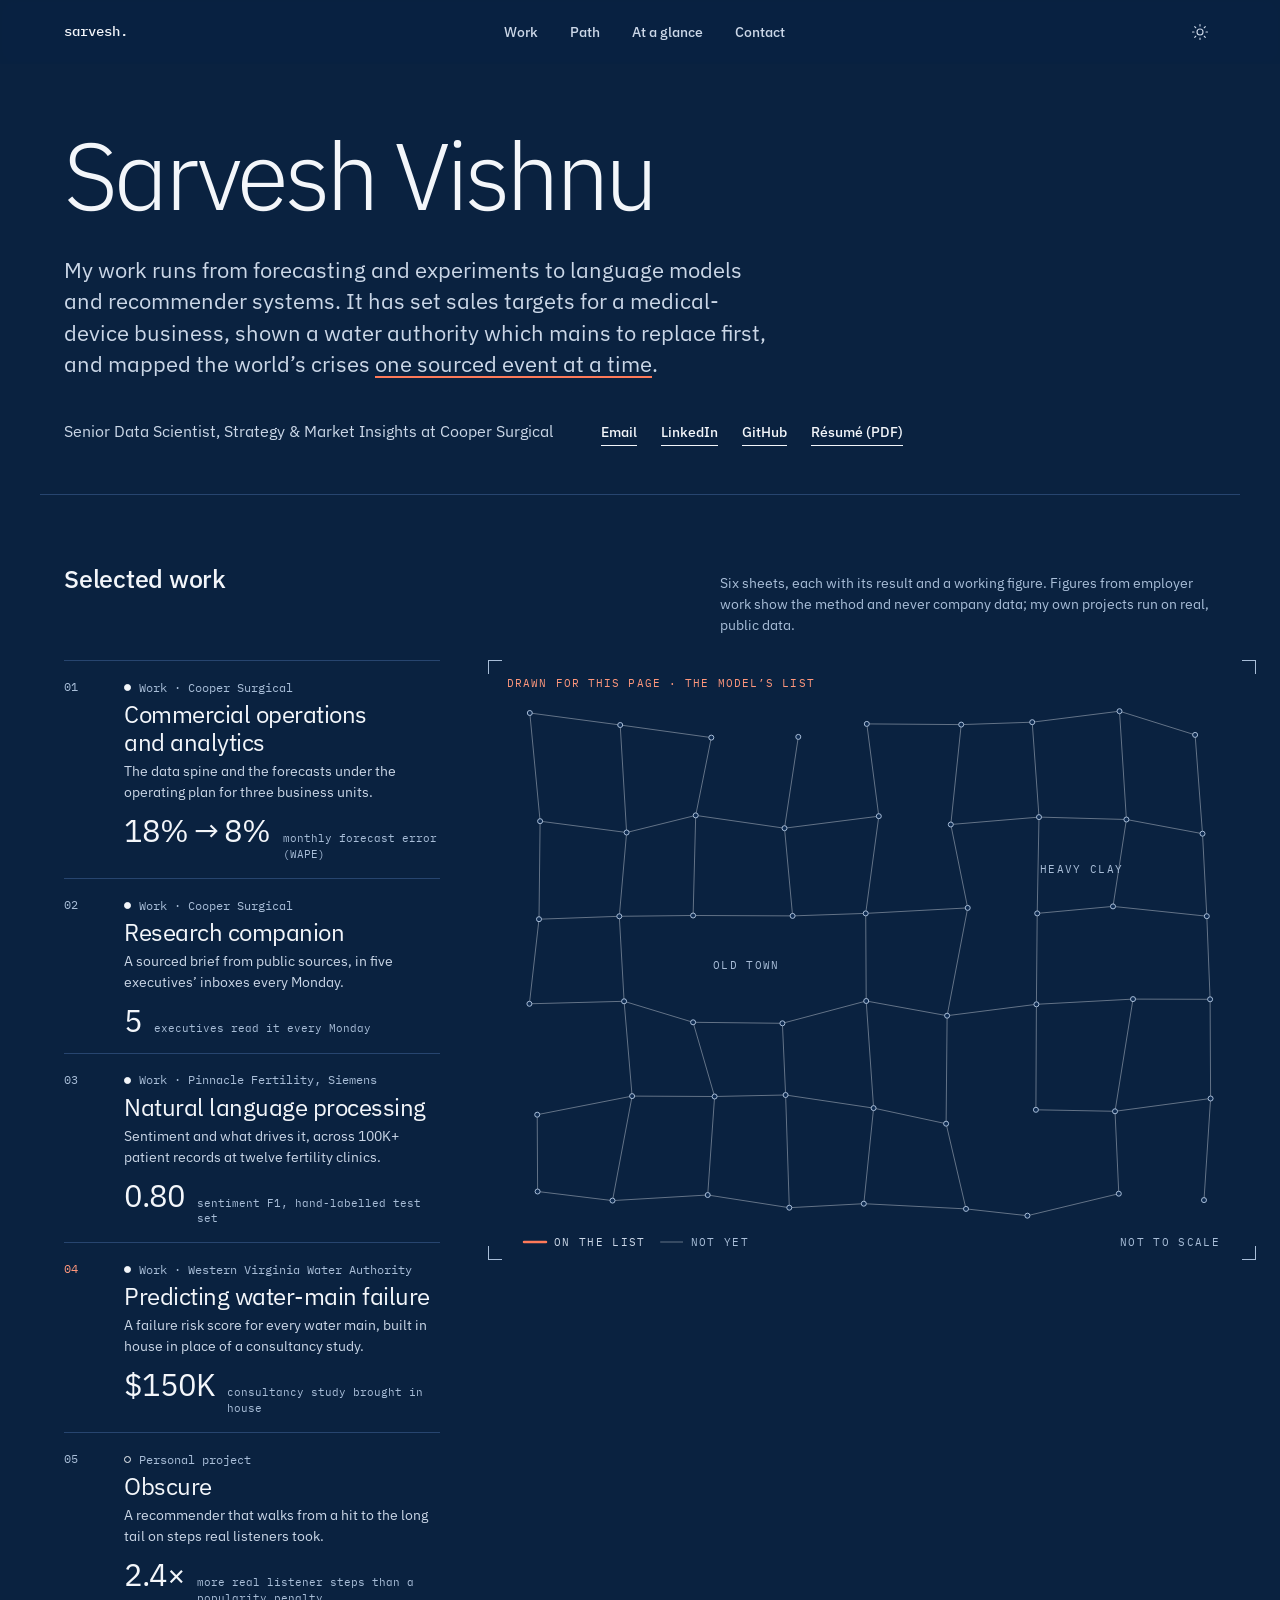
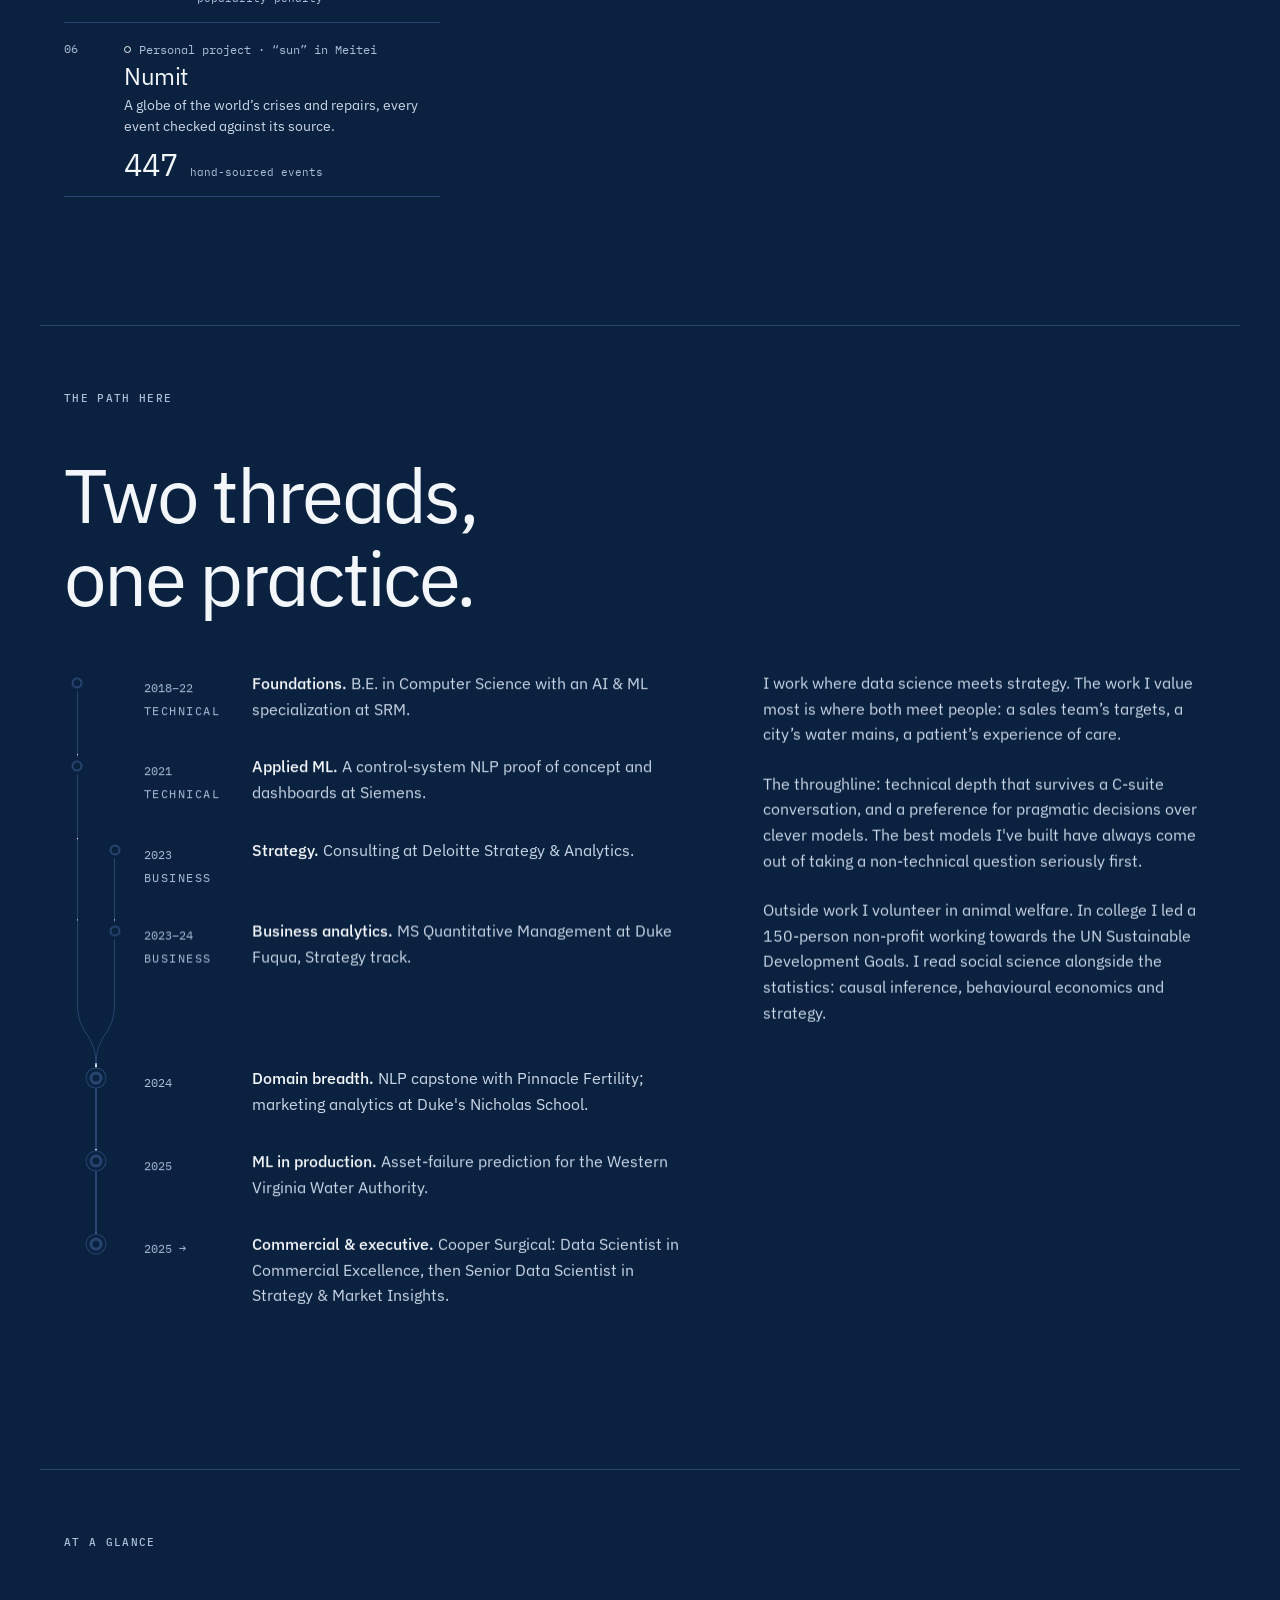
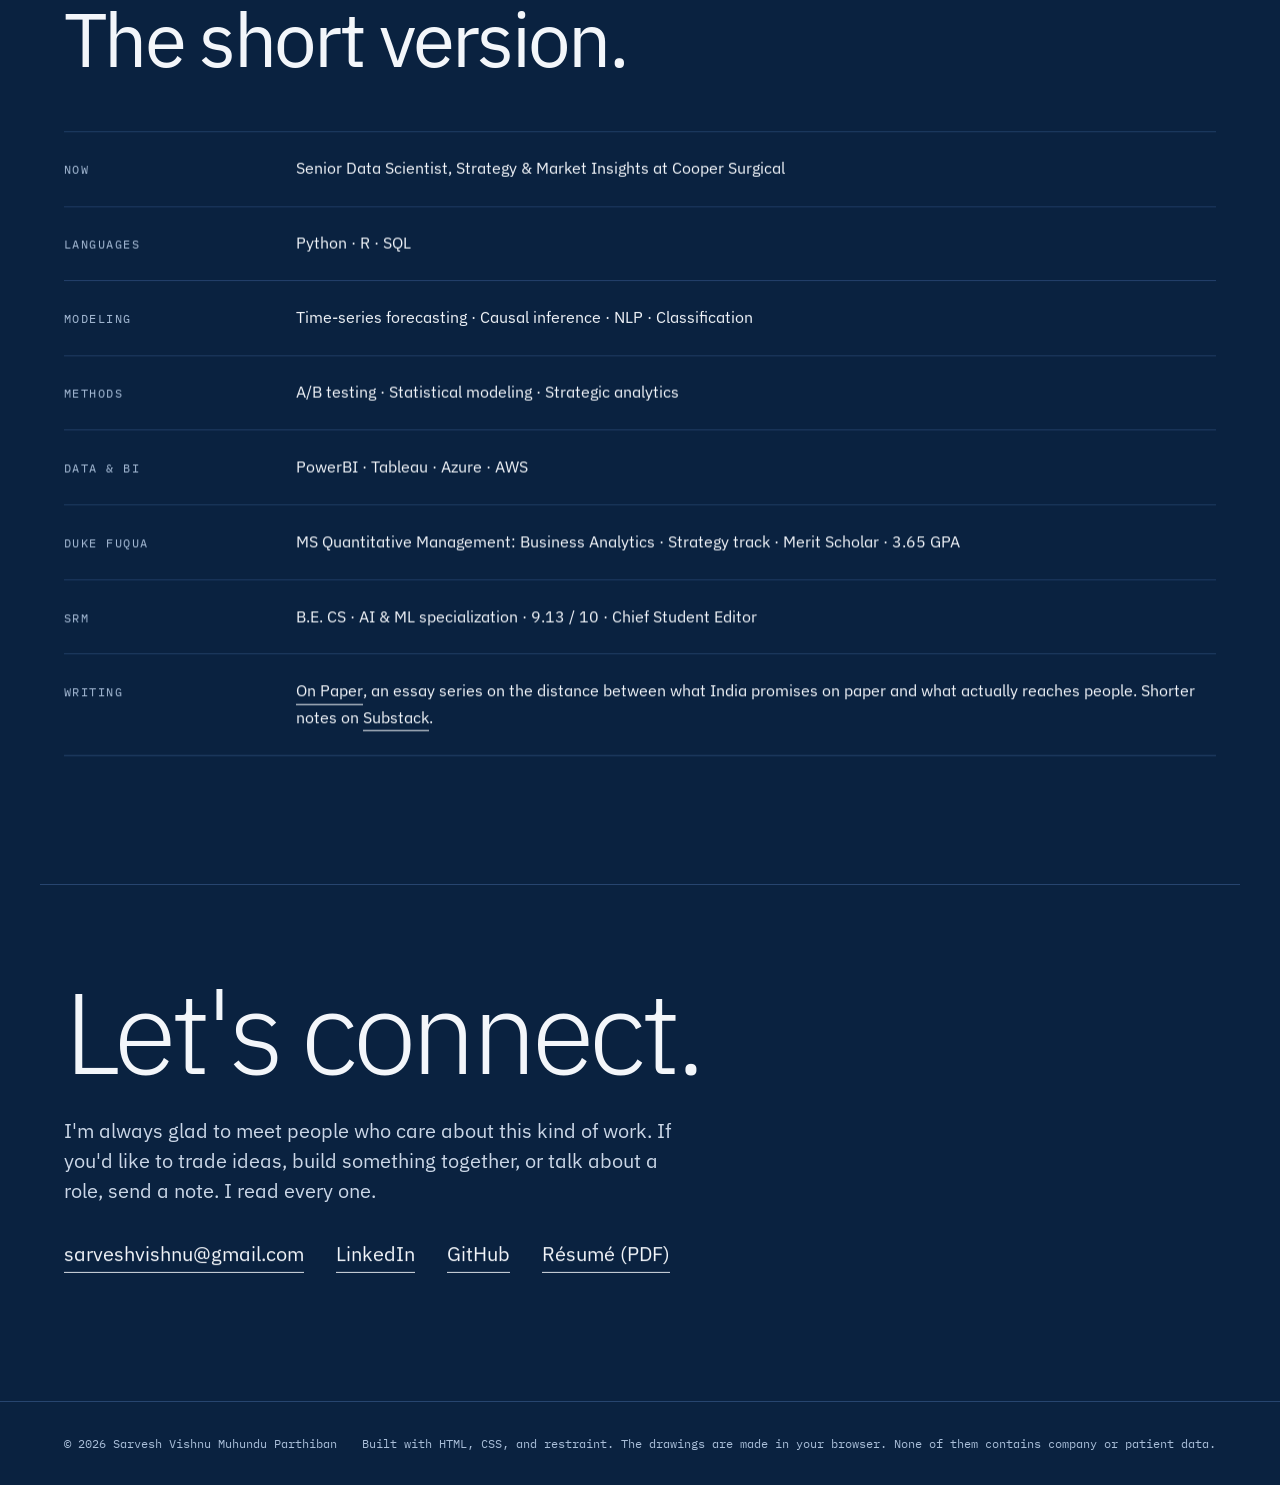
==== commit e030cfa6: "A sheet index in place of the reel: every project and its result at once" ====
--- a/index.html
+++ b/index.html
@@ -65,7 +65,7 @@
       <a href="#top" class="brand">sarvesh.</a>
       <ul class="nav-links" role="list">
         <li><a href="#work">Work</a></li>
-        <li class="nav-secondary"><a href="#path">Path</a></li>
+        <li><a href="#path">Path</a></li>
         <li class="nav-secondary"><a href="#glance">At a glance</a></li>
         <li><a href="#contact">Contact</a></li>
       </ul>
@@ -96,129 +96,102 @@
     </section>
 
     <section class="section work" id="work" aria-labelledby="work-title">
-      <header class="section-head reveal">
-        <p class="eyebrow">Work</p>
-        <h2 id="work-title" class="section-title">Selected work.</h2>
-        <p class="section-note">Every figure works: point at one, or scroll past it. Figures from employer work show the method and never company data. Figures from my own projects run on real, public data.</p>
+      <header class="sheets-head">
+        <h2 id="work-title" class="sheets-title">Selected work</h2>
+        <p class="sheets-note">Six sheets, each with its result and a working figure. Figures from employer work show the method and never company data; my own projects run on real, public data.</p>
       </header>
 
-      <div class="reel reveal" data-reel>
-        <div class="reel-bar">
-          <div class="reel-index">
-            <p class="reel-group"><span class="reel-kind">Work</span>
-              <a class="reel-jump" href="#p-commercial" aria-current="true">Commercial analytics</a>
-              <a class="reel-jump" href="#p-companion">Research companion</a>
-              <a class="reel-jump" href="#p-nlp">Language at scale</a>
-              <a class="reel-jump" href="#p-water">Water mains</a>
-            </p>
-            <p class="reel-group"><span class="reel-kind">Personal</span>
-              <a class="reel-jump" href="#p-obscure">Obscure</a>
-              <a class="reel-jump" href="#p-numit">Numit</a>
-            </p>
-          </div>
-          <div class="reel-nav">
-            <button type="button" class="reel-btn" data-step="-1" aria-label="Previous project">←</button>
-            <span class="reel-count" aria-live="polite">Sheet <b>1</b> of 6</span>
-            <button type="button" class="reel-btn" data-step="1" aria-label="Next project">→</button>
-          </div>
-        </div>
-
-        <ol class="reel-track" role="list" tabindex="0" aria-label="Projects: three from work, two personal">
-          <li class="slide" id="p-commercial" data-kind="work">
-            <a href="work/commercial-analytics.html" class="slide-link">
-              <span class="tile-fig slide-stage" aria-hidden="true" data-lab="spine">
-                <!-- fig:commercial --><svg viewBox="0 0 1000 540" preserveAspectRatio="xMidYMid meet" focusable="false"><text class="fig-lab fig-lab-quiet sp-level" x="22.0" y="42.0">SOURCES</text><text class="fig-lab fig-lab-quiet sp-level" x="227.8" y="42.0">SPINE</text><text class="fig-lab fig-lab-quiet sp-level" x="373.6" y="42.0">ANALYSIS</text><text class="fig-lab fig-lab-quiet sp-level" x="612.6" y="42.0">SURFACES</text><text class="fig-lab fig-lab-quiet sp-level" x="818.4" y="42.0">DECISIONS</text><path class="sp-edge" d="M156.4,229.5 C187.1,229.5 187.1,286.5 217.8,286.5"/><path class="sp-edge" d="M302.3,286.5 C332.9,286.5 332.9,156.2 363.6,156.2"/><path class="sp-edge" d="M514.6,91.1 C558.6,91.1 558.6,134.5 602.6,134.5"/><path class="sp-edge" d="M488.0,156.2 C545.3,156.2 545.3,134.5 602.6,134.5"/><path class="sp-edge" d="M713.8,134.5 C761.1,134.5 761.1,172.5 808.4,172.5"/><path class="sp-edge" d="M302.3,286.5 C332.9,286.5 332.9,286.5 363.6,286.5"/><path class="sp-edge" d="M302.3,286.5 C332.9,286.5 332.9,351.6 363.6,351.6"/><path class="sp-edge" d="M501.3,286.5 C552.0,286.5 552.0,134.5 602.6,134.5"/><path class="sp-edge" d="M494.7,351.6 C548.7,351.6 548.7,134.5 602.6,134.5"/><path class="sp-edge" d="M713.8,134.5 C761.1,134.5 761.1,248.5 808.4,248.5"/><path class="sp-edge" d="M740.4,286.5 C774.4,286.5 774.4,324.5 808.4,324.5"/><path class="sp-edge" d="M302.3,286.5 C332.9,286.5 332.9,416.8 363.6,416.8"/><path class="sp-edge" d="M488.0,416.8 C545.3,416.8 545.3,286.5 602.6,286.5"/><path class="sp-edge" d="M740.4,286.5 C774.4,286.5 774.4,400.5 808.4,400.5"/><path class="sp-edge" d="M123.1,457.5 C243.4,457.5 243.4,481.9 363.6,481.9"/><path class="sp-edge" d="M501.3,481.9 C552.0,481.9 552.0,438.5 602.6,438.5"/><path class="sp-edge" d="M747.0,438.5 C777.7,438.5 777.7,476.5 808.4,476.5"/><path class="sp-edge is-on" d="M149.7,115.5 C183.7,115.5 183.7,286.5 217.8,286.5"/><path class="sp-edge is-on" d="M156.4,343.5 C187.1,343.5 187.1,286.5 217.8,286.5"/><path class="sp-edge is-on" d="M302.3,286.5 C332.9,286.5 332.9,91.1 363.6,91.1"/><path class="sp-edge is-on" d="M302.3,286.5 C332.9,286.5 332.9,221.4 363.6,221.4"/><path class="sp-edge is-on" d="M514.6,91.1 C558.6,91.1 558.6,286.5 602.6,286.5"/><path class="sp-edge is-on" d="M541.3,221.4 C572.0,221.4 572.0,286.5 602.6,286.5"/><path class="sp-edge is-on" d="M740.4,286.5 C774.4,286.5 774.4,96.5 808.4,96.5"/><text class="fig-lab sp-node sp-on" x="22.0" y="119.0">Sales transactions</text><circle class="sp-dot is-on" cx="149.7" cy="115.5" r="2.5"/><text class="fig-lab sp-node sp-off" x="22.0" y="233.0">CRM and territories</text><circle class="sp-dot" cx="156.4" cy="229.5" r="2.5"/><text class="fig-lab sp-node sp-on" x="22.0" y="347.0">Finance and pricing</text><circle class="sp-dot is-on" cx="156.4" cy="343.5" r="2.5"/><text class="fig-lab sp-node sp-off" x="22.0" y="461.0">Public sources</text><circle class="sp-dot" cx="123.1" cy="457.5" r="2.5"/><text class="fig-lab sp-node sp-on" x="227.8" y="290.0">Data spine</text><circle class="sp-dot is-on" cx="217.8" cy="286.5" r="2.5"/><circle class="sp-dot is-on" cx="302.3" cy="286.5" r="2.5"/><text class="fig-lab sp-node sp-on" x="373.6" y="94.6">Ensemble forecasting</text><circle class="sp-dot is-on" cx="363.6" cy="91.1" r="2.5"/><circle class="sp-dot is-on" cx="514.6" cy="91.1" r="2.5"/><text class="fig-lab sp-node sp-off" x="373.6" y="159.7">Quota allocation</text><circle class="sp-dot" cx="363.6" cy="156.2" r="2.5"/><circle class="sp-dot" cx="488.0" cy="156.2" r="2.5"/><text class="fig-lab sp-node sp-on" x="373.6" y="224.9">Scenario and sensitivity</text><circle class="sp-dot is-on" cx="363.6" cy="221.4" r="2.5"/><circle class="sp-dot is-on" cx="541.3" cy="221.4" r="2.5"/><text class="fig-lab sp-node sp-off" x="373.6" y="290.0">Customer targeting</text><circle class="sp-dot" cx="363.6" cy="286.5" r="2.5"/><circle class="sp-dot" cx="501.3" cy="286.5" r="2.5"/><text class="fig-lab sp-node sp-off" x="373.6" y="355.1">Experiment design</text><circle class="sp-dot" cx="363.6" cy="351.6" r="2.5"/><circle class="sp-dot" cx="494.7" cy="351.6" r="2.5"/><text class="fig-lab sp-node sp-off" x="373.6" y="420.3">Price elasticity</text><circle class="sp-dot" cx="363.6" cy="416.8" r="2.5"/><circle class="sp-dot" cx="488.0" cy="416.8" r="2.5"/><text class="fig-lab sp-node sp-off" x="373.6" y="485.4">Research companion</text><circle class="sp-dot" cx="363.6" cy="481.9" r="2.5"/><circle class="sp-dot" cx="501.3" cy="481.9" r="2.5"/><text class="fig-lab sp-node sp-off" x="612.6" y="138.0">Power BI views</text><circle class="sp-dot" cx="602.6" cy="134.5" r="2.5"/><circle class="sp-dot" cx="713.8" cy="134.5" r="2.5"/><text class="fig-lab sp-node sp-on" x="612.6" y="290.0">Executive readouts</text><circle class="sp-dot is-on" cx="602.6" cy="286.5" r="2.5"/><circle class="sp-dot is-on" cx="740.4" cy="286.5" r="2.5"/><text class="fig-lab sp-node sp-off" x="612.6" y="442.0">Weekly market brief</text><circle class="sp-dot" cx="602.6" cy="438.5" r="2.5"/><circle class="sp-dot" cx="747.0" cy="438.5" r="2.5"/><text class="fig-lab sp-node fig-lab-acc" x="818.4" y="100.0">Annual operating plan</text><circle class="sp-dot is-on" cx="808.4" cy="96.5" r="2.5"/><text class="fig-lab sp-node sp-off" x="818.4" y="176.0">Territory quotas</text><circle class="sp-dot" cx="808.4" cy="172.5" r="2.5"/><text class="fig-lab sp-node sp-off" x="818.4" y="252.0">Cross-sell programme</text><circle class="sp-dot" cx="808.4" cy="248.5" r="2.5"/><text class="fig-lab sp-node sp-off" x="818.4" y="328.0">Supply and demand plan</text><circle class="sp-dot" cx="808.4" cy="324.5" r="2.5"/><text class="fig-lab sp-node sp-off" x="818.4" y="404.0">Long-range plan</text><circle class="sp-dot" cx="808.4" cy="400.5" r="2.5"/><text class="fig-lab sp-node sp-off" x="818.4" y="480.0">Leadership’s market view</text><circle class="sp-dot" cx="808.4" cy="476.5" r="2.5"/></svg><!-- /fig:commercial -->
-                <span class="tile-tag">Schematic</span>
-              </span>
-              <span class="slide-text">
-                <span class="slide-kind">Work · Cooper Surgical</span>
-                <span class="project-name">Commercial operations and analytics</span>
-                <span class="slide-desc">One data spine under a medical-device business, and what runs on it: the annual operating plan for three business units, quota for their sales teams, ensemble forecasts for 25+ product lines, a cross-sell experiment owned end to end, and a research companion that briefs leadership every week.</span>
-                <span class="slide-why">Targets shape a person’s year. They should come from evidence anyone can check.</span>
-                <span class="project-meta">Python · SQL · Microsoft Fabric · Azure · Power BI · LangGraph</span>
-                <span class="slide-open">Open the case study →</span>
-              </span>
-            </a>
-          </li>
-          <li class="slide" id="p-companion" data-kind="work">
-            <a href="work/research-companion.html" class="slide-link">
-              <span class="tile-fig slide-stage" aria-hidden="true" data-lab="brief">
-                <!-- fig:companion --><svg viewBox="0 0 1000 540" preserveAspectRatio="xMidYMid meet" focusable="false"><text class="fig-lab sp-level sp-on" x="50.0" y="136.0">ONE STORY · THREE SOURCES</text><text class="fig-lab sp-level" x="50.0" y="160.0">[1] LEGISLATURE</text><text class="rd-word" font-size="15" x="50.0" y="179.3">Insurers</text><text class="rd-word" font-size="15" x="131.0" y="179.3">must</text><text class="rd-word" font-size="15" x="176.0" y="179.3">cover</text><text class="rd-word" font-size="15" x="230.0" y="179.3">IVF</text><text class="rd-word" font-size="15" x="266.0" y="179.3">from</text><text class="rd-word" font-size="15" x="311.0" y="179.3">2027</text><text class="fig-lab sp-level" x="50.0" y="212.8">[2] TRADE PRESS</text><text class="rd-word" font-size="15" x="50.0" y="232.0">Second</text><text class="rd-word" font-size="15" x="113.0" y="232.0">state</text><text class="rd-word" font-size="15" x="167.0" y="232.0">this</text><text class="rd-word" font-size="15" x="212.0" y="232.0">year</text><text class="rd-word" font-size="15" x="257.0" y="232.0">mandates</text><text class="rd-word" font-size="15" x="338.0" y="232.0">IVF</text><text class="fig-lab sp-level" x="50.0" y="265.5">[3] ADVOCACY GROUP</text><text class="rd-word" font-size="15" x="50.0" y="284.8">What</text><text class="rd-word" font-size="15" x="95.0" y="284.8">the</text><text class="rd-word" font-size="15" x="131.0" y="284.8">IVF</text><text class="rd-word" font-size="15" x="167.0" y="284.8">law</text><text class="rd-word" font-size="15" x="203.0" y="284.8">means</text><text class="rd-word" font-size="15" x="257.0" y="284.8">for</text><text class="rd-word" font-size="15" x="293.0" y="284.8">patients</text><text class="fig-lab sp-level fig-lab-quiet" x="50.0" y="318.3">[4] PRESS RELEASE</text><text class="rd-word rd-stop" font-size="15" x="50.0" y="337.5">Device</text><text class="rd-word rd-stop" font-size="15" x="113.0" y="337.5">maker</text><text class="rd-word rd-stop" font-size="15" x="167.0" y="337.5">opens</text><text class="rd-word rd-stop" font-size="15" x="221.0" y="337.5">a</text><text class="rd-word rd-stop" font-size="15" x="239.0" y="337.5">training</text><text class="rd-word rd-stop" font-size="15" x="320.0" y="337.5">centre</text><path class="rd-rule" d="M41.0,151.0 L36.0,151.0 L36.0,288.3 L41.0,288.3"/><text class="fig-lab sp-level fig-lab-quiet" x="496.0" y="136.0">CONFIDENCE</text><text class="fig-lab sp-on" x="496.0" y="153.0">high: the bill text agrees</text><text class="fig-lab sp-level fig-lab-quiet" x="496.0" y="177.0">MATERIALITY</text><text class="fig-lab sp-on" x="496.0" y="194.0">touches a product line</text><text class="fig-lab sp-level fig-lab-quiet" x="496.0" y="218.0">PLACE</text><text class="fig-lab sp-on" x="496.0" y="235.0">the brief, not the watchlist</text><text class="rd-word br-head" font-size="15" x="496.0" y="268.3">A</text><text class="rd-word br-head" font-size="15" x="514.0" y="268.3">second</text><text class="rd-word br-head" font-size="15" x="577.0" y="268.3">state</text><text class="rd-word br-head" font-size="15" x="631.0" y="268.3">will</text><text class="rd-word br-head" font-size="15" x="676.0" y="268.3">require</text><text class="rd-word br-head" font-size="15" x="748.0" y="268.3">insurers</text><text class="rd-word br-head" font-size="15" x="829.0" y="268.3">to</text><text class="rd-word br-head" font-size="15" x="856.0" y="268.3">cover</text><text class="rd-word br-head" font-size="15" x="910.0" y="268.3">IVF</text><text class="rd-word" font-size="15" x="496.0" y="297.0">Insurers</text><text class="rd-word" font-size="15" x="577.0" y="297.0">there</text><text class="rd-word" font-size="15" x="631.0" y="297.0">must</text><text class="rd-word" font-size="15" x="676.0" y="297.0">cover</text><text class="rd-word" font-size="15" x="730.0" y="297.0">IVF¹²</text><text class="rd-word rd-stop" font-size="15" x="784.0" y="297.0">from</text><path class="rd-rule is-acc " d="M784.0,292.2 L820.0,292.2"/><text class="rd-word rd-stop" font-size="15" x="829.0" y="297.0">this</text><path class="rd-rule is-acc " d="M829.0,292.2 L865.0,292.2"/><text class="rd-word rd-stop" font-size="15" x="874.0" y="297.0">year.</text><path class="rd-rule is-acc " d="M874.0,292.2 L919.0,292.2"/><text class="rd-word rd-acc" font-size="15" x="496.0" y="318.8">from</text><text class="rd-word rd-acc" font-size="15" x="541.0" y="318.8">2027.¹</text><text class="rd-word" font-size="15" x="604.0" y="318.8">More</text><text class="rd-word" font-size="15" x="649.0" y="318.8">patients</text><text class="rd-word" font-size="15" x="730.0" y="318.8">may</text><text class="rd-word" font-size="15" x="766.0" y="318.8">be</text><text class="rd-word" font-size="15" x="793.0" y="318.8">able</text><text class="rd-word" font-size="15" x="838.0" y="318.8">to</text><text class="rd-word" font-size="15" x="865.0" y="318.8">afford</text><text class="rd-word" font-size="15" x="496.0" y="340.5">treatment.³</text><text class="fig-lab sp-level fig-lab-acc" x="496.0" y="367.0">CHECKED · ONE DATE SENT BACK</text><text class="fig-lab sp-level fig-lab-acc rd-new" x="496.0" y="398.0">MONDAY · LEADERSHIP INBOXES</text><text class="fig-lab sp-level sp-on rd-new" x="496.0" y="415.0">ASK LATER · IT COMES BACK</text><text class="fig-lab sp-level " x="50.0" y="522.0">GATHER</text><text class="fig-lab sp-level " x="124.3" y="522.0">JOIN</text><text class="fig-lab sp-level " x="182.5" y="522.0">WEIGH</text><text class="fig-lab sp-level " x="248.8" y="522.0">DRAFT</text><text class="fig-lab sp-level " x="315.0" y="522.0">CHECK</text><text class="fig-lab sp-level sp-on" x="381.3" y="522.0">SEND</text><path class="rd-rule" d="M381.3,528.0 L412.1,528.0"/></svg><!-- /fig:companion -->
-                <span class="tile-tag">Written for this page</span>
-              </span>
-              <span class="slide-text">
-                <span class="slide-kind">Work · Cooper Surgical</span>
-                <span class="project-name">Research companion</span>
-                <span class="slide-desc">A weekly brief for leadership, written by an agent graph from public sources only: legislation, regulators, trial registries, research and trade press. Every sentence cites its passage, code checks every claim and date, and a leader can ask about any topic between issues.</span>
-                <span class="slide-why">A summary nobody can check is worse than none.</span>
-                <span class="project-meta">Python · LangGraph · Hybrid retrieval · Schema-constrained LLMs</span>
-                <span class="slide-open">Open the case study →</span>
-              </span>
-            </a>
-          </li>
-          <li class="slide" id="p-nlp" data-kind="work">
-            <a href="work/nlp.html" class="slide-link">
-              <span class="tile-fig slide-stage" aria-hidden="true" data-lab="reading">
-                <!-- fig:nlp --><svg viewBox="0 0 1000 540" preserveAspectRatio="xMidYMid meet" focusable="false"><text class="rd-word rd-stop" font-size="30" x="77.0" y="247.5">I</text><text class="rd-word" font-size="30" x="113.0" y="247.5">waited</text><text class="rd-word" font-size="30" x="239.0" y="247.5">almost</text><text class="rd-word rd-stop" font-size="30" x="365.0" y="247.5">an</text><text class="rd-word" font-size="30" x="419.0" y="247.5">hour</text><text class="rd-word rd-stop" font-size="30" x="509.0" y="247.5">and</text><text class="rd-word rd-acc" font-size="30" x="581.0" y="247.5">nobody</text><text class="rd-word rd-acc" font-size="30" x="707.0" y="247.5">told</text><text class="rd-word rd-acc" font-size="30" x="797.0" y="247.5">me</text><text class="rd-word rd-acc" font-size="30" x="851.0" y="247.5">why.</text><text class="rd-word rd-stop" font-size="30" x="77.0" y="307.5">Once</text><text class="rd-word rd-stop" font-size="30" x="167.0" y="307.5">I</text><text class="rd-word rd-stop" font-size="30" x="203.0" y="307.5">was</text><text class="rd-word rd-stop" font-size="30" x="275.0" y="307.5">in,</text><text class="rd-word rd-stop" font-size="30" x="347.0" y="307.5">the</text><text class="rd-word" font-size="30" x="419.0" y="307.5">nurse</text><text class="rd-word rd-stop" font-size="30" x="527.0" y="307.5">was</text><text class="rd-word" font-size="30" x="599.0" y="307.5">wonderful.</text><text class="rd-word rd-stop" font-size="30" x="59.0" y="247.5">“</text><text class="rd-word rd-stop" font-size="30" x="779.0" y="307.5">”</text><path class="rd-rule" d="M491.0,218.1 L113.0,218.1 L113.0,182.1"/><text class="fig-lab" x="122.0" y="208.1">− unhappy</text><text class="fig-lab sp-on sp-level" x="122.0" y="191.1">WAITING</text><path class="rd-rule is-acc" d="M905.0,218.1 L581.0,218.1 L581.0,165.1"/><text class="fig-lab" x="590.0" y="208.1">− unhappy</text><text class="fig-lab sp-on sp-level" x="590.0" y="191.1">COMMUNICATION</text><text class="fig-lab fig-lab-acc sp-level rd-new" x="590.0" y="174.1">DRIVER · UNEXPLAINED WAITING</text><path class="rd-rule" d="M761.0,318.3 L347.0,318.3 L347.0,357.3"/><text class="fig-lab" x="356.0" y="337.3">+ pleased</text><text class="fig-lab sp-on sp-level" x="356.0" y="354.3">NURSING CARE</text><text class="fig-lab sp-level " x="77.0" y="522.0">AS WRITTEN</text><text class="fig-lab sp-level " x="183.5" y="522.0">CLEANED</text><text class="fig-lab sp-level " x="265.9" y="522.0">TONE</text><text class="fig-lab sp-level " x="324.1" y="522.0">TOUCHPOINT</text><text class="fig-lab sp-level sp-on" x="430.6" y="522.0">DRIVER</text><path class="rd-rule" d="M430.6,528.0 L477.5,528.0"/></svg><!-- /fig:nlp -->
-                <span class="tile-tag">Written for this page</span>
-              </span>
-              <span class="slide-text">
-                <span class="slide-kind">Work · Pinnacle Fertility and Siemens</span>
-                <span class="project-name">Natural language processing</span>
-                <span class="slide-desc">Reading what people write, at scale: sentiment and its drivers across 100K+ patient records and 12 facilities at Pinnacle Fertility, and a control-system NLP proof of concept at Siemens.</span>
-                <span class="slide-why">Patients had already said what was wrong. Nobody could read a hundred thousand comments.</span>
-                <span class="project-meta">Python · NLP · Classification · Tableau</span>
-                <span class="slide-open">Open the case study →</span>
-              </span>
-            </a>
-          </li>
-          <li class="slide" id="p-water" data-kind="work">
-            <a href="work/wv-water.html" class="slide-link">
-              <span class="tile-fig slide-stage" aria-hidden="true" data-lab="plan">
-                <!-- fig:water --><svg viewBox="0 0 1000 540" preserveAspectRatio="xMidYMid meet" focusable="false"><path class="pl-main" d="M43.8,52.7 L164.3,63.2"/><path class="pl-main" d="M164.3,63.2 L285.7,74.3"/><path class="pl-main" d="M493.0,62.3 L618.9,62.9"/><path class="pl-main" d="M618.9,62.9 L713.7,60.7"/><path class="pl-main" d="M713.7,60.7 L830.0,51.1"/><path class="pl-main" d="M830.0,51.1 L930.7,71.9"/><path class="pl-main" d="M57.4,148.2 L172.8,158.1"/><path class="pl-main" d="M172.8,158.1 L265.0,143.0"/><path class="pl-main" d="M265.0,143.0 L383.3,154.3"/><path class="pl-main" d="M605.1,151.0 L722.6,144.5"/><path class="pl-main" d="M839.2,146.6 L940.7,159.1"/><path class="pl-main" d="M56.0,234.6 L163.1,232.0"/><path class="pl-main" d="M163.1,232.0 L261.5,231.4"/><path class="pl-main" d="M394.1,231.7 L491.5,229.4"/><path class="pl-main" d="M491.5,229.4 L627.6,224.6"/><path class="pl-main" d="M720.3,229.5 L821.3,223.3"/><path class="pl-main" d="M821.3,223.3 L946.5,231.9"/><path class="pl-main" d="M169.5,307.0 L261.5,325.6"/><path class="pl-main" d="M261.5,325.6 L380.5,326.4"/><path class="pl-main" d="M492.3,306.7 L600.2,319.7"/><path class="pl-main" d="M600.2,319.7 L719.2,309.7"/><path class="pl-main" d="M719.2,309.7 L847.9,305.1"/><path class="pl-main" d="M847.9,305.1 L950.7,305.3"/><path class="pl-main" d="M53.7,407.1 L180.1,390.6"/><path class="pl-main" d="M180.1,390.6 L290.2,391.0"/><path class="pl-main" d="M290.2,391.0 L384.8,389.7"/><path class="pl-main" d="M384.8,389.7 L502.2,401.3"/><path class="pl-main" d="M502.2,401.3 L598.8,415.1"/><path class="pl-main" d="M824.0,404.1 L951.4,392.8"/><path class="pl-main" d="M54.2,474.9 L153.9,482.9"/><path class="pl-main" d="M153.9,482.9 L280.9,478.0"/><path class="pl-main" d="M280.9,478.0 L389.8,489.2"/><path class="pl-main" d="M389.8,489.2 L489.0,485.6"/><path class="pl-main" d="M489.0,485.6 L625.4,490.2"/><path class="pl-main" d="M625.4,490.2 L707.2,496.2"/><path class="pl-main" d="M707.2,496.2 L829.0,476.8"/><path class="pl-main" d="M43.8,52.7 L57.4,148.2"/><path class="pl-main" d="M164.3,63.2 L172.8,158.1"/><path class="pl-main" d="M285.7,74.3 L265.0,143.0"/><path class="pl-main" d="M401.7,73.8 L383.3,154.3"/><path class="pl-main" d="M493.0,62.3 L509.1,143.7"/><path class="pl-main" d="M618.9,62.9 L605.1,151.0"/><path class="pl-main" d="M713.7,60.7 L722.6,144.5"/><path class="pl-main" d="M830.0,51.1 L839.2,146.6"/><path class="pl-main" d="M930.7,71.9 L940.7,159.1"/><path class="pl-main" d="M57.4,148.2 L56.0,234.6"/><path class="pl-main" d="M172.8,158.1 L163.1,232.0"/><path class="pl-main" d="M383.3,154.3 L394.1,231.7"/><path class="pl-main" d="M509.1,143.7 L491.5,229.4"/><path class="pl-main" d="M605.1,151.0 L627.6,224.6"/><path class="pl-main" d="M722.6,144.5 L720.3,229.5"/><path class="pl-main" d="M839.2,146.6 L821.3,223.3"/><path class="pl-main" d="M940.7,159.1 L946.5,231.9"/><path class="pl-main" d="M56.0,234.6 L43.2,309.2"/><path class="pl-main" d="M491.5,229.4 L492.3,306.7"/><path class="pl-main" d="M627.6,224.6 L600.2,319.7"/><path class="pl-main" d="M720.3,229.5 L719.2,309.7"/><path class="pl-main" d="M946.5,231.9 L950.7,305.3"/><path class="pl-main" d="M169.5,307.0 L180.1,390.6"/><path class="pl-main" d="M261.5,325.6 L290.2,391.0"/><path class="pl-main" d="M492.3,306.7 L502.2,401.3"/><path class="pl-main" d="M600.2,319.7 L598.8,415.1"/><path class="pl-main" d="M719.2,309.7 L718.5,402.8"/><path class="pl-main" d="M847.9,305.1 L824.0,404.1"/><path class="pl-main" d="M950.7,305.3 L951.4,392.8"/><path class="pl-main" d="M53.7,407.1 L54.2,474.9"/><path class="pl-main" d="M180.1,390.6 L153.9,482.9"/><path class="pl-main" d="M384.8,389.7 L389.8,489.2"/><path class="pl-main" d="M502.2,401.3 L489.0,485.6"/><path class="pl-main" d="M598.8,415.1 L625.4,490.2"/><path class="pl-main" d="M951.4,392.8 L942.7,482.5"/><path class="pl-main is-on" d="M383.3,154.3 L509.1,143.7"/><path class="pl-main is-on" d="M722.6,144.5 L839.2,146.6"/><path class="pl-main is-on" d="M261.5,231.4 L394.1,231.7"/><path class="pl-main is-on" d="M43.2,309.2 L169.5,307.0"/><path class="pl-main is-on" d="M380.5,326.4 L492.3,306.7"/><path class="pl-main is-on" d="M718.5,402.8 L824.0,404.1"/><path class="pl-main is-on" d="M265.0,143.0 L261.5,231.4"/><path class="pl-main is-on" d="M163.1,232.0 L169.5,307.0"/><path class="pl-main is-on" d="M380.5,326.4 L384.8,389.7"/><path class="pl-main is-on" d="M290.2,391.0 L280.9,478.0"/><path class="pl-main is-on" d="M824.0,404.1 L829.0,476.8"/><circle class="pl-node" cx="43.8" cy="52.7" r="2.5"/><circle class="pl-node" cx="164.3" cy="63.2" r="2.5"/><circle class="pl-node" cx="285.7" cy="74.3" r="2.5"/><circle class="pl-node" cx="493.0" cy="62.3" r="2.5"/><circle class="pl-node" cx="618.9" cy="62.9" r="2.5"/><circle class="pl-node" cx="713.7" cy="60.7" r="2.5"/><circle class="pl-node" cx="830.0" cy="51.1" r="2.5"/><circle class="pl-node" cx="930.7" cy="71.9" r="2.5"/><circle class="pl-node" cx="57.4" cy="148.2" r="2.5"/><circle class="pl-node" cx="172.8" cy="158.1" r="2.5"/><circle class="pl-node" cx="265.0" cy="143.0" r="2.5"/><circle class="pl-node" cx="383.3" cy="154.3" r="2.5"/><circle class="pl-node" cx="509.1" cy="143.7" r="2.5"/><circle class="pl-node" cx="605.1" cy="151.0" r="2.5"/><circle class="pl-node" cx="722.6" cy="144.5" r="2.5"/><circle class="pl-node" cx="839.2" cy="146.6" r="2.5"/><circle class="pl-node" cx="940.7" cy="159.1" r="2.5"/><circle class="pl-node" cx="56.0" cy="234.6" r="2.5"/><circle class="pl-node" cx="163.1" cy="232.0" r="2.5"/><circle class="pl-node" cx="261.5" cy="231.4" r="2.5"/><circle class="pl-node" cx="394.1" cy="231.7" r="2.5"/><circle class="pl-node" cx="491.5" cy="229.4" r="2.5"/><circle class="pl-node" cx="627.6" cy="224.6" r="2.5"/><circle class="pl-node" cx="720.3" cy="229.5" r="2.5"/><circle class="pl-node" cx="821.3" cy="223.3" r="2.5"/><circle class="pl-node" cx="946.5" cy="231.9" r="2.5"/><circle class="pl-node" cx="43.2" cy="309.2" r="2.5"/><circle class="pl-node" cx="169.5" cy="307.0" r="2.5"/><circle class="pl-node" cx="261.5" cy="325.6" r="2.5"/><circle class="pl-node" cx="380.5" cy="326.4" r="2.5"/><circle class="pl-node" cx="492.3" cy="306.7" r="2.5"/><circle class="pl-node" cx="600.2" cy="319.7" r="2.5"/><circle class="pl-node" cx="719.2" cy="309.7" r="2.5"/><circle class="pl-node" cx="847.9" cy="305.1" r="2.5"/><circle class="pl-node" cx="950.7" cy="305.3" r="2.5"/><circle class="pl-node" cx="53.7" cy="407.1" r="2.5"/><circle class="pl-node" cx="180.1" cy="390.6" r="2.5"/><circle class="pl-node" cx="290.2" cy="391.0" r="2.5"/><circle class="pl-node" cx="384.8" cy="389.7" r="2.5"/><circle class="pl-node" cx="502.2" cy="401.3" r="2.5"/><circle class="pl-node" cx="598.8" cy="415.1" r="2.5"/><circle class="pl-node" cx="718.5" cy="402.8" r="2.5"/><circle class="pl-node" cx="824.0" cy="404.1" r="2.5"/><circle class="pl-node" cx="951.4" cy="392.8" r="2.5"/><circle class="pl-node" cx="54.2" cy="474.9" r="2.5"/><circle class="pl-node" cx="153.9" cy="482.9" r="2.5"/><circle class="pl-node" cx="280.9" cy="478.0" r="2.5"/><circle class="pl-node" cx="389.8" cy="489.2" r="2.5"/><circle class="pl-node" cx="489.0" cy="485.6" r="2.5"/><circle class="pl-node" cx="625.4" cy="490.2" r="2.5"/><circle class="pl-node" cx="707.2" cy="496.2" r="2.5"/><circle class="pl-node" cx="829.0" cy="476.8" r="2.5"/><circle class="pl-node" cx="401.7" cy="73.8" r="2.5"/><circle class="pl-node" cx="942.7" cy="482.5" r="2.5"/><text class="fig-lab fig-lab-quiet sp-level" text-anchor="middle" x="332.3" y="279.0">OLD TOWN</text><text class="fig-lab fig-lab-quiet sp-level" text-anchor="middle" x="779.5" y="194.1">HEAVY CLAY</text><path class="pl-main is-on" d="M36,522 L58,522"/><text class="fig-lab sp-level" x="66" y="526">ON THE LIST</text><path class="pl-main" d="M172.6,522 L194.6,522"/><text class="fig-lab fig-lab-quiet sp-level" x="202.6" y="526">NOT YET</text><text class="fig-lab fig-lab-quiet sp-level" text-anchor="end" x="964" y="526">NOT TO SCALE</text></svg><!-- /fig:water -->
-                <span class="tile-tag">Drawn for this page</span>
-              </span>
-              <span class="slide-text">
-                <span class="slide-kind">Work · Western Virginia Water Authority</span>
-                <span class="project-name">Predicting water-main failure</span>
-                <span class="slide-desc">A risk score for every active water main: twenty-plus years of maintenance history joined with soil, freeze cycles and traffic load, scored for failure six to twelve months out, and delivered as a ranked list the capital plan now runs on.</span>
-                <span class="slide-why">A burst main is someone’s street without water. The budget should go where the next one is most likely.</span>
-                <span class="project-meta">Python · scikit-learn · XGBoost · ArcGIS · Power BI</span>
-                <span class="slide-open">Open the case study →</span>
-              </span>
-            </a>
-          </li>
-          <li class="slide" id="p-obscure" data-kind="personal">
-            <a href="work/obscure.html" class="slide-link">
-              <span class="tile-fig slide-stage" aria-hidden="true" data-lab="route">
-                <!-- fig:obscure --><svg viewBox="0 0 1000 540" preserveAspectRatio="xMidYMid meet" focusable="false"><path class="rt-grid" d="M78,94.3 L778,94.3"/><text class="fig-lab fig-lab-quiet" text-anchor="end" x="68" y="98.3">1,000</text><text class="fig-lab fig-lab-quiet" text-anchor="end" x="68" y="112.3">listeners</text><path class="rt-grid" d="M78,280.7 L778,280.7"/><text class="fig-lab fig-lab-quiet" text-anchor="end" x="68" y="284.7">100</text><path class="rt-grid" d="M78,467.1 L778,467.1"/><text class="fig-lab fig-lab-quiet" text-anchor="end" x="68" y="471.1">10</text><path class="rt-tail" d="M78,349.1 L778,349.1"/><text class="fig-lab fig-lab-quiet sp-level" text-anchor="middle" x="78.0" y="526">SEED</text><text class="fig-lab fig-lab-quiet sp-level" text-anchor="middle" x="218.0" y="526">1</text><text class="fig-lab fig-lab-quiet sp-level" text-anchor="middle" x="358.0" y="526">2</text><text class="fig-lab fig-lab-quiet sp-level" text-anchor="middle" x="498.0" y="526">3</text><text class="fig-lab fig-lab-quiet sp-level" text-anchor="middle" x="638.0" y="526">4</text><text class="fig-lab fig-lab-quiet sp-level" text-anchor="middle" x="778.0" y="526">5</text><path class="rt-line" d="M78.0,98.2 L218.0,113.3 L358.0,129.8 L498.0,156.8 L638.0,250.7 L778.0,459.4"/><circle class="rt-seed" cx="78.0" cy="98.2" r="3.5"/><circle class="rt-stop" cx="218.0" cy="113.3" r="3.5"/><circle class="rt-stop" cx="358.0" cy="129.8" r="3.5"/><circle class="rt-stop" cx="498.0" cy="156.8" r="3.5"/><circle class="rt-stop" cx="638.0" cy="250.7" r="3.5"/><circle class="rt-stop is-end" cx="778.0" cy="459.4" r="4.5"/><text class="fig-lab fig-lab-quiet sp-level rt-lab" text-anchor="start" x="86.0" y="342.1">HEAD</text><text class="fig-lab fig-lab-quiet sp-level rt-lab" text-anchor="start" x="86.0" y="365.1">LONG TAIL · UNDER 43 LISTENERS</text><text class="fig-lab rt-lab sp-on" text-anchor="start" x="88.0" y="61.2">Take On Me</text><text class="fig-lab rt-lab fig-lab-quiet" text-anchor="start" x="88.0" y="75.2">a‐ha</text><text class="fig-lab rt-lab fig-lab-quiet" text-anchor="start" x="88.0" y="89.2">953 listeners</text><text class="fig-lab rt-lab " text-anchor="end" x="208.0" y="132.3">Africa</text><text class="fig-lab rt-lab fig-lab-quiet" text-anchor="end" x="208.0" y="146.3">Toto</text><text class="fig-lab rt-lab " text-anchor="start" x="368.0" y="106.8">How You Remind Me</text><text class="fig-lab rt-lab fig-lab-quiet" text-anchor="start" x="368.0" y="120.8">Nickelback</text><text class="fig-lab rt-lab " text-anchor="end" x="488.0" y="175.8">(I Just) Died in…</text><text class="fig-lab rt-lab fig-lab-quiet" text-anchor="end" x="488.0" y="189.8">Cutting Crew</text><text class="fig-lab rt-lab " text-anchor="start" x="648.0" y="227.7">More Than This</text><text class="fig-lab rt-lab fig-lab-quiet" text-anchor="start" x="648.0" y="241.7">Roxy Music</text><text class="fig-lab rt-lab fig-lab-acc" text-anchor="start" x="790.0" y="447.4">Shouldn’t Have to Be Like That</text><text class="fig-lab rt-lab " text-anchor="start" x="790.0" y="461.4">Fra Lippo Lippi</text><text class="fig-lab rt-lab " text-anchor="start" x="790.0" y="475.4">11 listeners</text></svg><!-- /fig:obscure -->
-                <span class="tile-tag">Real data · ListenBrainz</span>
-              </span>
-              <span class="slide-text">
-                <span class="slide-kind">Personal project</span>
-                <span class="project-name">Obscure</span>
-                <span class="slide-desc">A music recommender that takes you from a song everyone knows to one almost nobody plays, in five steps that real listeners took. Built on twenty million listening transitions from ListenBrainz, an open dataset, and tested the way a production system should be: one leakage-free split, off-policy evaluation and bandits.</span>
-                <span class="slide-why">Most recommenders keep you where you already are. The music worth finding is where almost nobody is listening yet.</span>
-                <span class="project-meta">Python · PyTorch · implicit · DuckDB · React · TypeScript</span>
-                <span class="slide-open">Open the case study →</span>
-              </span>
-            </a>
-          </li>
-          <li class="slide" id="p-numit" data-kind="personal">
-            <a href="work/numit.html" class="slide-link">
-              <span class="tile-fig slide-stage" aria-hidden="true" data-lab="globe">
-                <!-- fig:numit --><svg viewBox="0 0 1000 540" preserveAspectRatio="xMidYMid meet" focusable="false"><path class="gl-grat" d="M561,28l-29,-4M518,21l-6,0M485,20l4,1M442,27l27,-3M337,80l7,-6l34,-22l39,-15l41,-9M324,455l-12,-13l-25,-33l-18,-38l-11,-41l-3,-42l3,-43l11,-42l18,-40l25,-36l30,-33l35,-26l39,-21l41,-13M439,518l-1,0l-29,-11l-26,-19l-22,-25l-19,-30l-13,-36l-8,-40l-3,-41l3,-44l8,-43l13,-42l19,-39l22,-36l26,-30l29,-25l30,-18M482,525l-6,-1l-11,-9l-10,-16l-8,-23l-7,-29l-6,-35l-3,-38l-1,-42l1,-44l3,-44l6,-43l7,-41l8,-37l10,-33l11,-28l12,-21M515,526l6,-2l10,-9l8,-16l8,-23l6,-29l5,-34l2,-39l1,-42l-1,-43l-2,-44l-5,-43l-6,-41l-8,-38l-8,-33l-10,-27l-10,-21M558,519l2,0l28,-11l25,-19l22,-24l17,-31l13,-36l8,-39l3,-42l-3,-43l-8,-44l-13,-42l-17,-39l-22,-36l-25,-31l-28,-25l-29,-18M663,466l23,-22l25,-34l18,-37l11,-41l3,-42l-3,-43l-11,-42l-18,-40l-25,-37l-30,-32l-34,-27l-39,-21l-41,-14M676,91l-18,-16l-35,-22l-39,-16l-41,-8M386,499l9,4l14,4l17,3l19,3l20,2l22,1l22,0l22,-1l20,-1l20,-3l17,-3l14,-4l12,-5M283,404l4,5l13,8l18,8l24,8l29,6l33,4l36,4l37,1l38,1l38,-2l36,-3l34,-4l29,-6l25,-7l20,-8l14,-9l6,-6M247,273l1,4l7,11l14,10l21,9l28,9l33,7l38,5l41,4l44,2l44,0l43,-2l42,-3l38,-5l35,-7l29,-8l22,-9l16,-10l9,-11l1,-6M283,142l-1,3l-1,9l6,9l13,9l18,8l24,7l29,6l33,5l36,3l37,2l38,0l38,-1l36,-3l34,-5l29,-6l25,-7l20,-8l14,-8l7,-9l1,-9l-2,-5M386,47l-8,5l-4,5l0,6l3,5l7,5l11,5l14,4l17,3l19,3l20,2l22,1l22,0l22,-1l20,-2l20,-2l17,-4l14,-4l12,-4l8,-5l4,-5l0,-6l-3,-5l-7,-5l-2,-1"/><path class="gl-land" d="M470,354l-2,7l8,18l2,15l-5,8l-19,10l4,16l-11,5l0,10l-12,12l-8,3l-20,0l-5,-4l-2,-6l-15,-17l-8,-18l-12,-16l-2,-9l4,-18l-8,-25l-12,-19l3,-20l-3,-5l-9,1l-5,-10l-20,1l-20,-5l-7,-14l-5,-25l0,-12l6,-13l4,-17l12,-16l16,-11l6,-9l13,-11l8,5l11,-3l23,2l4,1l-7,13l24,18l6,-7l5,-2l24,11l8,-3l12,2l10,-23l-29,-1l-3,-12l11,-6l14,-2l15,5l11,-2l0,-5l-14,-10l8,-7l-12,3l3,5l-8,3l-4,-4l3,-3l-7,-2l-12,14l1,6l-8,2l-3,-3l-5,1l0,3l-3,-2l2,9l-5,3l0,3l-4,-1l-3,-15l2,-6l-8,-8l0,-5l-3,0l1,-3l-5,0l-1,5l11,17l-5,-2l-1,6l-5,4l2,-4l0,-4l-11,-19l-8,2l-9,-1l-2,4l-11,6l-7,8l-15,3l1,-4l-6,-1l14,-23l4,-2l12,5l7,-9l0,-11l6,2l2,-4l7,0l14,-7l7,-1l3,-1l2,-5l4,-4l6,-2l-2,4l-5,3l0,5l20,1l5,-2l4,-7l4,2l4,-5l-2,-2l13,-1l-13,-1l-2,-3l5,-7l10,-4l-2,-3l-3,0l-4,3l-9,4l-4,5l1,4l-6,3l-7,8l-8,2l4,-14l-6,3l-4,-2l7,-10l39,-16l14,-3l3,2l-2,1l1,2l14,4l1,4l-3,1l-11,-2l2,2l-1,4l3,3l0,-3l2,-2l4,3l2,-1l-1,-2l4,-3l3,2l1,-2l-1,-5l4,1l1,1l-2,2l1,1l7,-4l5,-2l2,0l-2,1l8,-2l3,2l0,-2l-2,-1l1,-1l14,4l1,-2l-5,-2l-3,-3l1,-5l5,1l0,2l3,2l2,3l3,1l0,7l2,-1l1,-4l-2,-3l-4,-2l0,-2l-4,-1l2,-2l-2,-2l2,1l2,3l1,0l-1,-2l0,-1l6,0l-6,-4l6,-1l-3,-1l0,-1l5,-5l-2,-3l6,1l1,-1l5,1l3,3l11,-2l-3,-1l2,-1l12,3l-4,-2l1,-2l-4,-1l-1,-1l0,-2l5,0l-3,-2l3,1l-5,-2l1,0l-2,-1l-1,0l-2,-1l-5,-1M640,62l-5,-3l-5,-3l-18,-10M603,42l11,5l-4,-2l3,2l8,4l1,1l5,3l-3,-2l0,1l6,5l16,14l3,1l-2,-3l7,4l13,11l8,8l8,11l1,3l8,15l9,9l5,6l0,4l-6,-7l-1,-2l-3,-2l-4,-5l-2,5l-3,-6l-2,-2l1,9l1,2l5,4l3,-3l3,12l11,9l1,5l3,3l3,6l4,18l-1,9l-6,10l1,6l-6,-5l-2,11l14,23l1,8l-6,18l-1,-7l-15,-10l1,19l11,13l4,17l-7,-4l-5,-15l-4,-7l-1,3l-1,-17l-8,-22l-5,7l-3,0l-2,-10l-13,-17l-2,0l0,5l-10,3l0,6l-17,22l1,25l-7,12l-19,-33l-6,-23l-8,2l-19,-18l-34,1l-4,-6l-7,4l-13,-5l-6,-11l-7,1l11,23l1,-6l2,1l1,8l9,0l8,-12l3,10l13,8l-8,9l1,6l-10,8l-27,15l-23,5l-3,-17l-14,-20l-2,-11l-14,-19l2,-7l-5,8l-4,-9l9,29l4,5l3,16l23,27l-2,3l7,5l29,-6l-11,29l-36,34l-5,9M433,29l2,-1l-6,2l-3,1l-1,0M394,43l-5,3l-4,2M378,51l4,-2l-13,8l-3,2l-8,5l-6,5l-4,2l-4,2l2,-1M247,286l1,3l3,17l2,15l2,13l4,16M444,520l2,0l6,1l2,0l19,3l6,0l1,-1l9,1l26,-2l10,1l12,-1l-1,0l-4,1l1,0l-3,1l1,0l9,-2l7,-1l12,-3l5,-1l4,-1l6,-1l5,-2M585,511l3,-1M711,413l-6,8l-3,3l-5,5l-2,0l7,-10l8,-17l1,0l2,-6l5,-11l-1,3l6,-9l7,-8l6,-15l0,1l1,-2l4,-11l2,-3l0,2l3,-11l1,-4l0,-3l1,0M712,412l-1,1M468,29l3,1l2,1l-2,2l-5,-1l1,1l-1,0l-2,1l5,0l-2,1l-6,0l1,1l-7,1l-4,1l-2,2l-3,-1l-2,2l-3,1l-3,2l-6,0l-4,2l-1,-1l-4,4l1,-3l-3,2l-2,0l2,2l-26,1l-11,4l-3,2l-7,4l6,-6l24,-12l10,-3l-1,-1l5,-1l-2,1l6,-3l3,-1l14,-4l5,-2l6,-2l0,1l4,-1l3,0l3,0l3,0l3,0l1,2l-3,1l4,-1M437,29l1,-1l-15,5l-6,2l-12,5l-5,2l7,-4l-13,6l-2,1l6,-4l-8,4l17,-7l1,-1M411,36l-2,1l5,-2l3,-1l13,-4l5,-1l9,-3l5,-1l-2,1l-1,0l-3,1l1,0l-4,1l-3,0l0,1M476,24l0,1l-6,2l-4,0l-1,0l-5,-1l-4,0l-1,0l-3,0l7,-2l1,0l2,0l-3,1l4,-1l1,0l5,0l-2,1l3,-1l6,0M752,292l0,-2l0,3l0,-4l1,-4l-1,-2l1,-5l0,8l0,1M746,282l2,-5l0,6l-5,6l0,3l1,3l3,-6l-2,8l1,10l-1,3l1,-4l-2,2l0,-7l-1,1l0,11l-2,1l1,-9l-1,-2l2,-15l1,-5l2,-1M386,100l3,-8l-2,1l3,-5l8,-5l3,1l-5,3l4,0l-7,5l0,6l-2,5l2,1l-7,6l-13,-2l7,-2l-1,-3l2,0l3,-4l2,1M695,113l11,15l2,5l3,5l-3,-3l1,5l2,2l5,9l-3,-4l-3,-3l-4,-11l0,-2l-5,-7l2,1l-5,-7l-8,-10l-1,-2l6,7M736,271l2,-8l3,4l-2,12l3,8l-2,2l-2,22l-3,1l-2,-3l-5,3l-3,-13l2,-8l3,0l6,-20M509,54l4,-4l9,-3l1,0l0,1l-6,3l-3,4l-1,3l4,3l-6,0l-4,-3l3,-4l-1,0M345,74l-4,3l-4,3l-2,2l-4,4l-3,2l4,-4l-1,1l6,-5l9,-7l-1,1M472,22l-1,0l-1,0l3,-1M476,21l4,0M482,21l-1,0l-8,0l3,0l-4,1M648,71l16,11l5,5l4,3l-1,-1l3,3l-3,-2l-21,-17l-2,-2l-2,-1l1,1M412,60l-3,1l0,2l-11,2l-1,-3l2,-1l1,-2l1,1l0,-2l3,-1l1,2l7,1M715,309l4,7l-2,12l-2,1l-5,-4l-12,-25l-7,-11l6,-1l9,12l5,0l4,9M515,386l4,10l-3,2l-12,34l-6,2l-6,-2l-3,-8l5,-10l0,-14l7,-1l14,-13M680,96l-2,-2l4,3l5,6l-2,-1l4,4l0,1l-3,-3l-3,-4l-7,-7l4,3M461,23l-3,1l-1,0l-2,0M474,23l-5,1l-4,0l1,-1l2,0l2,0l4,0M747,247l1,14l-2,-2l-1,-6l-1,2l0,3l-1,-5l3,-7l-1,-4l2,5M452,25l4,-1l5,-1l4,0l-4,1l-4,0l-9,2l-1,0l5,-1M382,97l-5,5l-5,0l-2,-1l4,-2l3,-4l8,-3l0,3l-3,2M733,210l5,17l2,0l1,3l-3,-1l-1,1l-4,-9l-2,-11l2,0M466,23l-2,0l-2,0l2,0l2,-1l1,0l2,0l-3,1M477,22l-4,0l-3,0l2,0l4,0l1,0M723,329l7,-2l5,2l-7,4l-12,0l2,-4l5,0M529,37l0,-1l8,2l2,1l0,1l-9,-2l-1,-1M560,34l3,-1l3,1l0,1l-2,0l-4,-1M477,41l2,0l1,2l-9,3l3,-6l3,1M481,45l-3,0l-1,0l1,-1l3,1M647,290l0,5l-5,3l-3,-10l1,-7l7,9M397,162l2,0l-2,4l-3,1l-4,-6l7,1M738,252l-1,5l1,-11l0,-4l1,3l-1,7M711,141l-2,-4l1,1l1,2l1,3l-1,-2M439,28l3,-1l1,0l-6,2l2,-1M457,24l2,0l1,-1l1,0l-4,1M470,23l-3,0l2,0l3,-1l-2,1M480,21l-2,0l1,0l2,0l-1,0M456,24l-5,1l-1,0M450,25l4,-1l2,0M488,20l-2,1l-2,0l-1,0l5,-1M745,325l-2,5l2,-8l2,-4l-2,7M751,292l0,3l0,-1l-1,2l1,-4M750,272l1,3l0,8l-1,-5l0,-6M742,325l2,-4l-2,6l-1,-1l1,-1M563,32l2,1l-2,0l0,-1M558,27l-2,-1l2,1l2,0l-2,0M723,185l3,11l-3,-5l-1,-9l1,3M384,149l2,2l-2,5l-3,0l3,-7M742,244l1,-6l1,4l-1,6l-1,-4M743,232l2,9l-2,-3l-1,-6l1,0M453,180l6,-2l-2,3l-4,2l0,-3"/><circle class="gl-sphere" cx="500.0" cy="273.0" r="253.0"/><path class="gl-s" stroke-width="3.5" d="M533.6,226.3h0M386.6,172.0h0M421.7,150.1h0M682.8,131.3h0M537.0,222.7h0M386.5,107.3h0M576.6,163.9h0"/><path class="gl-s" stroke-width="4.8" d="M464.5,187.8h0M329.9,290.0h0M519.3,179.2h0M662.1,214.4h0M459.6,339.0h0M615.1,201.5h0M736.5,226.5h0M385.3,117.1h0M301.9,191.9h0M328.0,174.9h0M396.1,147.0h0M452.9,108.9h0M701.0,267.4h0M657.5,220.4h0M460.3,193.1h0M459.7,194.7h0M459.2,196.0h0M438.8,122.1h0M467.9,131.5h0M463.5,247.6h0M432.9,274.3h0M449.1,262.0h0M686.1,239.6h0M677.9,217.1h0M680.0,197.1h0M680.0,217.4h0M412.9,374.9h0M426.9,338.9h0M415.5,363.4h0M492.3,266.8h0M513.2,270.3h0M487.2,269.4h0M329.4,258.6h0M296.9,244.7h0M383.2,262.7h0M300.3,254.1h0M313.9,242.3h0M471.6,304.8h0M468.2,294.6h0M466.9,181.3h0M468.4,176.8h0M480.9,175.6h0M464.5,187.8h0M466.4,182.9h0M461.7,186.0h0M463.0,184.0h0M461.7,186.0h0M508.8,175.3h0M547.9,175.6h0M521.1,191.6h0M597.0,156.2h0M655.9,188.8h0M621.2,136.1h0M717.3,200.9h0M615.1,201.5h0M600.9,179.8h0M608.2,244.3h0M657.5,220.4h0M306.5,189.1h0M595.9,182.1h0M602.3,190.7h0M371.6,268.2h0M558.2,182.8h0M501.0,164.1h0M745.8,254.5h0M306.7,188.7h0M578.4,198.9h0M556.6,203.6h0M317.2,240.5h0M329.4,258.6h0M564.3,222.1h0M380.1,298.7h0M373.0,272.9h0M615.1,201.5h0M600.9,179.8h0M643.9,209.8h0M638.9,266.6h0M417.0,109.6h0M708.0,133.7h0M706.7,130.7h0M698.0,130.8h0M714.0,299.6h0M444.0,201.5h0M667.6,190.7h0M469.3,356.6h0M486.6,285.7h0M704.3,213.7h0M513.1,160.4h0"/><path class="gl-s" stroke-width="6.1" d="M457.0,121.1h0M510.6,265.9h0M348.6,282.2h0M582.2,221.5h0M679.8,217.9h0M670.0,223.8h0M317.8,260.7h0M519.3,179.2h0M582.0,179.9h0M682.8,131.3h0M350.3,296.3h0M463.2,186.1h0M371.2,344.3h0M734.4,299.5h0M615.1,201.5h0M521.9,223.2h0M412.9,374.9h0M441.4,331.3h0M597.6,157.8h0M479.2,104.0h0M347.1,273.5h0M456.2,196.3h0M457.0,195.9h0M459.7,194.7h0M457.0,195.9h0M459.8,194.3h0M457.0,195.9h0M457.0,195.9h0M456.6,196.3h0M474.5,134.4h0M467.6,124.9h0M459.7,135.5h0M457.0,121.1h0M443.5,264.8h0M401.5,270.2h0M456.3,268.1h0M410.9,277.4h0M678.4,212.4h0M671.3,225.3h0M669.9,224.7h0M682.7,227.2h0M425.7,342.2h0M430.7,325.0h0M419.8,338.3h0M491.4,274.7h0M495.7,278.3h0M317.2,240.5h0M317.8,260.7h0M319.0,253.7h0M462.9,282.9h0M472.2,274.8h0M476.1,294.3h0M460.4,188.5h0M519.3,179.2h0M670.7,207.2h0M502.4,162.9h0M582.0,179.9h0M311.8,249.5h0M328.1,255.1h0M673.5,227.9h0M426.9,338.9h0M431.6,325.0h0M438.4,291.0h0M365.8,273.2h0M476.4,387.6h0M582.0,179.9h0M669.4,223.0h0M469.8,266.8h0M441.4,331.3h0M319.5,257.9h0M323.4,254.9h0M323.3,263.4h0M325.3,244.9h0M332.2,248.4h0M364.5,266.3h0M345.5,262.0h0M428.1,329.5h0M399.2,354.0h0M412.9,374.9h0M680.0,217.4h0M685.6,226.4h0M686.0,239.1h0M490.7,260.2h0M497.0,266.4h0M590.3,181.5h0M587.2,208.8h0M469.8,266.8h0M468.2,264.5h0M460.5,267.4h0M383.9,308.3h0M397.8,300.8h0M387.6,304.9h0M462.9,282.9h0M470.8,296.8h0M478.4,282.5h0M467.1,272.0h0M582.0,179.9h0M586.6,180.3h0M614.1,216.5h0M670.4,207.3h0M670.5,209.5h0M626.0,236.0h0M629.7,248.8h0M629.2,207.1h0M317.8,260.7h0M476.4,387.6h0M311.8,249.5h0M430.3,291.8h0M479.2,104.0h0M465.9,90.2h0M701.5,420.9h0M387.1,174.2h0M435.7,155.0h0M444.0,201.5h0M502.8,226.0h0M684.9,175.9h0M518.2,219.4h0M507.7,205.8h0M456.0,161.3h0M639.3,224.0h0M629.2,207.1h0M460.2,193.9h0M461.1,188.9h0M502.8,224.7h0M519.3,179.2h0M437.3,311.1h0M475.6,274.5h0M441.4,331.3h0M341.7,278.7h0M317.8,260.7h0M404.0,283.8h0M468.6,132.7h0M452.9,108.9h0M340.1,160.1h0M433.9,162.5h0M615.1,201.5h0M657.5,220.4h0M670.1,205.5h0M588.3,178.0h0M708.7,294.2h0M659.0,177.3h0M717.3,200.9h0M719.2,186.6h0M735.5,309.7h0M353.1,144.0h0M457.0,195.9h0M443.4,281.1h0M490.3,322.1h0M387.7,128.3h0M281.0,237.1h0M444.2,156.1h0M344.1,281.4h0M472.1,296.4h0M396.6,107.4h0M425.8,394.4h0M461.3,197.3h0M479.2,104.0h0M472.2,274.8h0"/><path class="gl-s" stroke-width="7.4" d="M457.0,195.9h0M432.9,274.3h0M426.9,338.9h0M431.6,325.0h0M468.2,294.6h0M369.4,268.4h0M457.0,195.9h0M475.9,131.1h0M413.5,271.0h0M413.0,267.4h0M420.9,280.9h0M426.9,338.9h0M318.8,253.2h0M679.8,217.9h0M413.1,270.9h0M489.9,320.8h0M472.2,274.8h0M425.3,342.1h0M443.1,264.3h0M410.9,277.4h0M432.9,274.3h0M487.2,269.4h0M491.4,274.7h0M400.7,270.1h0M572.6,193.4h0M457.0,195.9h0M425.1,280.3h0M424.6,289.1h0M309.4,247.4h0M332.2,248.4h0M457.0,121.1h0M287.5,221.6h0M582.1,180.3h0M662.0,213.9h0M673.0,224.8h0M641.5,198.7h0M410.5,273.3h0M495.3,277.0h0M488.3,281.8h0M681.7,243.5h0"/><path class="gl-l-halo" stroke-width="7.2" d="M670.5,209.5h0M418.8,307.6h0M452.9,108.9h0"/><path class="gl-l-halo" stroke-width="8.4" d="M348.6,282.2h0M300.2,254.6h0M705.0,126.5h0M444.2,156.1h0M329.9,290.0h0M393.8,132.3h0M429.9,433.6h0M662.1,214.4h0M353.1,144.0h0M397.6,62.2h0M717.3,240.8h0M415.0,418.9h0M453.4,90.7h0M459.6,339.0h0M430.7,340.4h0M612.3,246.4h0M615.1,201.5h0M502.4,162.9h0M492.3,266.8h0M689.5,237.2h0M460.0,339.0h0M733.9,216.7h0M424.3,166.5h0M461.7,186.0h0M384.9,182.9h0"/><path class="gl-l-halo" stroke-width="9.6" d="M457.0,195.9h0M457.0,121.1h0M641.9,200.8h0M441.4,331.3h0M638.9,266.6h0M459.6,339.0h0M745.4,252.1h0M646.3,116.0h0M466.8,179.2h0M425.7,342.2h0M489.4,320.8h0M588.5,216.1h0M293.0,280.2h0M726.9,328.6h0M281.6,243.1h0M662.0,213.9h0M384.7,94.8h0M604.3,227.5h0M690.9,289.2h0M450.1,387.8h0M647.2,219.4h0M632.9,226.5h0M456.0,161.3h0M429.4,331.8h0M362.1,161.9h0M344.5,281.5h0M383.9,308.3h0M457.0,121.1h0M402.1,146.0h0M422.4,128.9h0M582.1,180.3h0M713.5,259.2h0M422.4,128.9h0"/><path class="gl-l-halo" stroke-width="10.7" d="M338.1,146.8h0M430.7,340.0h0M397.6,62.2h0M470.3,362.4h0M682.8,131.3h0M443.1,264.3h0M582.0,179.9h0M345.5,262.0h0M454.7,88.4h0"/><path class="gl-l" stroke-width="4.7" d="M670.5,209.5h0M418.8,307.6h0M452.9,108.9h0"/><path class="gl-l" stroke-width="5.9" d="M348.6,282.2h0M300.2,254.6h0M705.0,126.5h0M444.2,156.1h0M329.9,290.0h0M393.8,132.3h0M429.9,433.6h0M662.1,214.4h0M353.1,144.0h0M397.6,62.2h0M717.3,240.8h0M415.0,418.9h0M453.4,90.7h0M459.6,339.0h0M430.7,340.4h0M612.3,246.4h0M615.1,201.5h0M502.4,162.9h0M492.3,266.8h0M689.5,237.2h0M460.0,339.0h0M733.9,216.7h0M424.3,166.5h0M461.7,186.0h0M384.9,182.9h0"/><path class="gl-l" stroke-width="7.1" d="M457.0,195.9h0M457.0,121.1h0M641.9,200.8h0M441.4,331.3h0M638.9,266.6h0M459.6,339.0h0M745.4,252.1h0M646.3,116.0h0M466.8,179.2h0M425.7,342.2h0M489.4,320.8h0M588.5,216.1h0M293.0,280.2h0M726.9,328.6h0M281.6,243.1h0M662.0,213.9h0M384.7,94.8h0M604.3,227.5h0M690.9,289.2h0M450.1,387.8h0M647.2,219.4h0M632.9,226.5h0M456.0,161.3h0M429.4,331.8h0M362.1,161.9h0M344.5,281.5h0M383.9,308.3h0M457.0,121.1h0M402.1,146.0h0M422.4,128.9h0M582.1,180.3h0M713.5,259.2h0M422.4,128.9h0"/><path class="gl-l" stroke-width="8.2" d="M338.1,146.8h0M430.7,340.0h0M397.6,62.2h0M470.3,362.4h0M682.8,131.3h0M443.1,264.3h0M582.0,179.9h0M345.5,262.0h0M454.7,88.4h0"/><circle class="gl-key-s" cx="28" cy="492" r="4"/><text class="fig-lab sp-on sp-level" x="40" y="496">SHADOW</text><text class="fig-lab" x="28" y="514">293 of 356 in view</text><circle class="gl-key-l" cx="972" cy="492" r="4"/><text class="fig-lab sp-on sp-level" text-anchor="end" x="960" y="496">LIGHT</text><text class="fig-lab" text-anchor="end" x="972" y="514">70 of 91 in view</text></svg><!-- /fig:numit -->
-                <span class="tile-tag">Real events</span>
-              </span>
-              <span class="slide-text">
-                <span class="slide-kind">Personal project · “sun” in Meitei</span>
-                <span class="project-name">Numit</span>
-                <span class="slide-desc">A contemplative globe of where the world is breaking and where it is being put back together, built against psychic numbing. Every event is hand-checked against its source.</span>
-                <span class="slide-why">A statistic is what’s left of a person after you’ve stopped paying attention.</span>
-                <span class="project-meta">Three.js · Next.js · TypeScript · sourced from the UN, HRW, Reuters and more</span>
-                <span class="slide-open">Open the case study →</span>
-              </span>
-            </a>
+      <div class="sheets" data-sheets>
+        <ol class="sheet-list" role="list">
+          <li class="sheet is-active" id="p-commercial" data-kind="work">
+            <a class="sheet-link" href="work/commercial-analytics.html">
+              <span class="sheet-no" aria-hidden="true">01</span>
+              <span class="sheet-main">
+                <span class="sheet-kind">Work · Cooper Surgical</span>
+                <span class="sheet-name">Commercial operations and analytics</span>
+                <span class="sheet-desc">The data spine and the forecasts under the operating plan for three business units.</span>
+              </span>
+              <span class="sheet-result"><b>18% → 8%</b> <span>monthly forecast error (WAPE)</span></span>
+            </a>
+            <span class="tile-fig sheet-fig" aria-hidden="true" data-lab="spine">
+              <!-- fig:commercial --><svg viewBox="0 0 1000 540" preserveAspectRatio="xMidYMid meet" focusable="false"><text class="fig-lab fig-lab-quiet sp-level" x="22.0" y="42.0">SOURCES</text><text class="fig-lab fig-lab-quiet sp-level" x="227.8" y="42.0">SPINE</text><text class="fig-lab fig-lab-quiet sp-level" x="373.6" y="42.0">ANALYSIS</text><text class="fig-lab fig-lab-quiet sp-level" x="612.6" y="42.0">SURFACES</text><text class="fig-lab fig-lab-quiet sp-level" x="818.4" y="42.0">DECISIONS</text><path class="sp-edge" d="M156.4,229.5 C187.1,229.5 187.1,286.5 217.8,286.5"/><path class="sp-edge" d="M302.3,286.5 C332.9,286.5 332.9,156.2 363.6,156.2"/><path class="sp-edge" d="M514.6,91.1 C558.6,91.1 558.6,134.5 602.6,134.5"/><path class="sp-edge" d="M488.0,156.2 C545.3,156.2 545.3,134.5 602.6,134.5"/><path class="sp-edge" d="M713.8,134.5 C761.1,134.5 761.1,172.5 808.4,172.5"/><path class="sp-edge" d="M302.3,286.5 C332.9,286.5 332.9,286.5 363.6,286.5"/><path class="sp-edge" d="M302.3,286.5 C332.9,286.5 332.9,351.6 363.6,351.6"/><path class="sp-edge" d="M501.3,286.5 C552.0,286.5 552.0,134.5 602.6,134.5"/><path class="sp-edge" d="M494.7,351.6 C548.7,351.6 548.7,134.5 602.6,134.5"/><path class="sp-edge" d="M713.8,134.5 C761.1,134.5 761.1,248.5 808.4,248.5"/><path class="sp-edge" d="M740.4,286.5 C774.4,286.5 774.4,324.5 808.4,324.5"/><path class="sp-edge" d="M302.3,286.5 C332.9,286.5 332.9,416.8 363.6,416.8"/><path class="sp-edge" d="M488.0,416.8 C545.3,416.8 545.3,286.5 602.6,286.5"/><path class="sp-edge" d="M740.4,286.5 C774.4,286.5 774.4,400.5 808.4,400.5"/><path class="sp-edge" d="M123.1,457.5 C243.4,457.5 243.4,481.9 363.6,481.9"/><path class="sp-edge" d="M501.3,481.9 C552.0,481.9 552.0,438.5 602.6,438.5"/><path class="sp-edge" d="M747.0,438.5 C777.7,438.5 777.7,476.5 808.4,476.5"/><path class="sp-edge is-on" d="M149.7,115.5 C183.7,115.5 183.7,286.5 217.8,286.5"/><path class="sp-edge is-on" d="M156.4,343.5 C187.1,343.5 187.1,286.5 217.8,286.5"/><path class="sp-edge is-on" d="M302.3,286.5 C332.9,286.5 332.9,91.1 363.6,91.1"/><path class="sp-edge is-on" d="M302.3,286.5 C332.9,286.5 332.9,221.4 363.6,221.4"/><path class="sp-edge is-on" d="M514.6,91.1 C558.6,91.1 558.6,286.5 602.6,286.5"/><path class="sp-edge is-on" d="M541.3,221.4 C572.0,221.4 572.0,286.5 602.6,286.5"/><path class="sp-edge is-on" d="M740.4,286.5 C774.4,286.5 774.4,96.5 808.4,96.5"/><text class="fig-lab sp-node sp-on" x="22.0" y="119.0">Sales transactions</text><circle class="sp-dot is-on" cx="149.7" cy="115.5" r="2.5"/><text class="fig-lab sp-node sp-off" x="22.0" y="233.0">CRM and territories</text><circle class="sp-dot" cx="156.4" cy="229.5" r="2.5"/><text class="fig-lab sp-node sp-on" x="22.0" y="347.0">Finance and pricing</text><circle class="sp-dot is-on" cx="156.4" cy="343.5" r="2.5"/><text class="fig-lab sp-node sp-off" x="22.0" y="461.0">Public sources</text><circle class="sp-dot" cx="123.1" cy="457.5" r="2.5"/><text class="fig-lab sp-node sp-on" x="227.8" y="290.0">Data spine</text><circle class="sp-dot is-on" cx="217.8" cy="286.5" r="2.5"/><circle class="sp-dot is-on" cx="302.3" cy="286.5" r="2.5"/><text class="fig-lab sp-node sp-on" x="373.6" y="94.6">Ensemble forecasting</text><circle class="sp-dot is-on" cx="363.6" cy="91.1" r="2.5"/><circle class="sp-dot is-on" cx="514.6" cy="91.1" r="2.5"/><text class="fig-lab sp-node sp-off" x="373.6" y="159.7">Quota allocation</text><circle class="sp-dot" cx="363.6" cy="156.2" r="2.5"/><circle class="sp-dot" cx="488.0" cy="156.2" r="2.5"/><text class="fig-lab sp-node sp-on" x="373.6" y="224.9">Scenario and sensitivity</text><circle class="sp-dot is-on" cx="363.6" cy="221.4" r="2.5"/><circle class="sp-dot is-on" cx="541.3" cy="221.4" r="2.5"/><text class="fig-lab sp-node sp-off" x="373.6" y="290.0">Customer targeting</text><circle class="sp-dot" cx="363.6" cy="286.5" r="2.5"/><circle class="sp-dot" cx="501.3" cy="286.5" r="2.5"/><text class="fig-lab sp-node sp-off" x="373.6" y="355.1">Experiment design</text><circle class="sp-dot" cx="363.6" cy="351.6" r="2.5"/><circle class="sp-dot" cx="494.7" cy="351.6" r="2.5"/><text class="fig-lab sp-node sp-off" x="373.6" y="420.3">Price elasticity</text><circle class="sp-dot" cx="363.6" cy="416.8" r="2.5"/><circle class="sp-dot" cx="488.0" cy="416.8" r="2.5"/><text class="fig-lab sp-node sp-off" x="373.6" y="485.4">Research companion</text><circle class="sp-dot" cx="363.6" cy="481.9" r="2.5"/><circle class="sp-dot" cx="501.3" cy="481.9" r="2.5"/><text class="fig-lab sp-node sp-off" x="612.6" y="138.0">Power BI views</text><circle class="sp-dot" cx="602.6" cy="134.5" r="2.5"/><circle class="sp-dot" cx="713.8" cy="134.5" r="2.5"/><text class="fig-lab sp-node sp-on" x="612.6" y="290.0">Executive readouts</text><circle class="sp-dot is-on" cx="602.6" cy="286.5" r="2.5"/><circle class="sp-dot is-on" cx="740.4" cy="286.5" r="2.5"/><text class="fig-lab sp-node sp-off" x="612.6" y="442.0">Weekly market brief</text><circle class="sp-dot" cx="602.6" cy="438.5" r="2.5"/><circle class="sp-dot" cx="747.0" cy="438.5" r="2.5"/><text class="fig-lab sp-node fig-lab-acc" x="818.4" y="100.0">Annual operating plan</text><circle class="sp-dot is-on" cx="808.4" cy="96.5" r="2.5"/><text class="fig-lab sp-node sp-off" x="818.4" y="176.0">Territory quotas</text><circle class="sp-dot" cx="808.4" cy="172.5" r="2.5"/><text class="fig-lab sp-node sp-off" x="818.4" y="252.0">Cross-sell programme</text><circle class="sp-dot" cx="808.4" cy="248.5" r="2.5"/><text class="fig-lab sp-node sp-off" x="818.4" y="328.0">Supply and demand plan</text><circle class="sp-dot" cx="808.4" cy="324.5" r="2.5"/><text class="fig-lab sp-node sp-off" x="818.4" y="404.0">Long-range plan</text><circle class="sp-dot" cx="808.4" cy="400.5" r="2.5"/><text class="fig-lab sp-node sp-off" x="818.4" y="480.0">Leadership’s market view</text><circle class="sp-dot" cx="808.4" cy="476.5" r="2.5"/></svg><!-- /fig:commercial -->
+              <span class="tile-tag">Schematic</span>
+            </span>
+          </li>
+          <li class="sheet" id="p-companion" data-kind="work">
+            <a class="sheet-link" href="work/research-companion.html">
+              <span class="sheet-no" aria-hidden="true">02</span>
+              <span class="sheet-main">
+                <span class="sheet-kind">Work · Cooper Surgical</span>
+                <span class="sheet-name">Research companion</span>
+                <span class="sheet-desc">A sourced brief from public sources, in five executives’ inboxes every Monday.</span>
+              </span>
+              <span class="sheet-result"><b>5</b> <span>executives read it every Monday</span></span>
+            </a>
+            <span class="tile-fig sheet-fig" aria-hidden="true" data-lab="brief">
+              <!-- fig:companion --><svg viewBox="0 0 1000 540" preserveAspectRatio="xMidYMid meet" focusable="false"><text class="fig-lab sp-level sp-on" x="50.0" y="136.0">ONE STORY · THREE SOURCES</text><text class="fig-lab sp-level" x="50.0" y="160.0">[1] LEGISLATURE</text><text class="rd-word" font-size="15" x="50.0" y="179.3">Insurers</text><text class="rd-word" font-size="15" x="131.0" y="179.3">must</text><text class="rd-word" font-size="15" x="176.0" y="179.3">cover</text><text class="rd-word" font-size="15" x="230.0" y="179.3">IVF</text><text class="rd-word" font-size="15" x="266.0" y="179.3">from</text><text class="rd-word" font-size="15" x="311.0" y="179.3">2027</text><text class="fig-lab sp-level" x="50.0" y="212.8">[2] TRADE PRESS</text><text class="rd-word" font-size="15" x="50.0" y="232.0">Second</text><text class="rd-word" font-size="15" x="113.0" y="232.0">state</text><text class="rd-word" font-size="15" x="167.0" y="232.0">this</text><text class="rd-word" font-size="15" x="212.0" y="232.0">year</text><text class="rd-word" font-size="15" x="257.0" y="232.0">mandates</text><text class="rd-word" font-size="15" x="338.0" y="232.0">IVF</text><text class="fig-lab sp-level" x="50.0" y="265.5">[3] ADVOCACY GROUP</text><text class="rd-word" font-size="15" x="50.0" y="284.8">What</text><text class="rd-word" font-size="15" x="95.0" y="284.8">the</text><text class="rd-word" font-size="15" x="131.0" y="284.8">IVF</text><text class="rd-word" font-size="15" x="167.0" y="284.8">law</text><text class="rd-word" font-size="15" x="203.0" y="284.8">means</text><text class="rd-word" font-size="15" x="257.0" y="284.8">for</text><text class="rd-word" font-size="15" x="293.0" y="284.8">patients</text><text class="fig-lab sp-level fig-lab-quiet" x="50.0" y="318.3">[4] PRESS RELEASE</text><text class="rd-word rd-stop" font-size="15" x="50.0" y="337.5">Device</text><text class="rd-word rd-stop" font-size="15" x="113.0" y="337.5">maker</text><text class="rd-word rd-stop" font-size="15" x="167.0" y="337.5">opens</text><text class="rd-word rd-stop" font-size="15" x="221.0" y="337.5">a</text><text class="rd-word rd-stop" font-size="15" x="239.0" y="337.5">training</text><text class="rd-word rd-stop" font-size="15" x="320.0" y="337.5">centre</text><path class="rd-rule" d="M41.0,151.0 L36.0,151.0 L36.0,288.3 L41.0,288.3"/><text class="fig-lab sp-level fig-lab-quiet" x="496.0" y="136.0">CONFIDENCE</text><text class="fig-lab sp-on" x="496.0" y="153.0">high: the bill text agrees</text><text class="fig-lab sp-level fig-lab-quiet" x="496.0" y="177.0">MATERIALITY</text><text class="fig-lab sp-on" x="496.0" y="194.0">touches a product line</text><text class="fig-lab sp-level fig-lab-quiet" x="496.0" y="218.0">PLACE</text><text class="fig-lab sp-on" x="496.0" y="235.0">the brief, not the watchlist</text><text class="rd-word br-head" font-size="15" x="496.0" y="268.3">A</text><text class="rd-word br-head" font-size="15" x="514.0" y="268.3">second</text><text class="rd-word br-head" font-size="15" x="577.0" y="268.3">state</text><text class="rd-word br-head" font-size="15" x="631.0" y="268.3">will</text><text class="rd-word br-head" font-size="15" x="676.0" y="268.3">require</text><text class="rd-word br-head" font-size="15" x="748.0" y="268.3">insurers</text><text class="rd-word br-head" font-size="15" x="829.0" y="268.3">to</text><text class="rd-word br-head" font-size="15" x="856.0" y="268.3">cover</text><text class="rd-word br-head" font-size="15" x="910.0" y="268.3">IVF</text><text class="rd-word" font-size="15" x="496.0" y="297.0">Insurers</text><text class="rd-word" font-size="15" x="577.0" y="297.0">there</text><text class="rd-word" font-size="15" x="631.0" y="297.0">must</text><text class="rd-word" font-size="15" x="676.0" y="297.0">cover</text><text class="rd-word" font-size="15" x="730.0" y="297.0">IVF¹²</text><text class="rd-word rd-stop" font-size="15" x="784.0" y="297.0">from</text><path class="rd-rule is-acc " d="M784.0,292.2 L820.0,292.2"/><text class="rd-word rd-stop" font-size="15" x="829.0" y="297.0">this</text><path class="rd-rule is-acc " d="M829.0,292.2 L865.0,292.2"/><text class="rd-word rd-stop" font-size="15" x="874.0" y="297.0">year.</text><path class="rd-rule is-acc " d="M874.0,292.2 L919.0,292.2"/><text class="rd-word rd-acc" font-size="15" x="496.0" y="318.8">from</text><text class="rd-word rd-acc" font-size="15" x="541.0" y="318.8">2027.¹</text><text class="rd-word" font-size="15" x="604.0" y="318.8">More</text><text class="rd-word" font-size="15" x="649.0" y="318.8">patients</text><text class="rd-word" font-size="15" x="730.0" y="318.8">may</text><text class="rd-word" font-size="15" x="766.0" y="318.8">be</text><text class="rd-word" font-size="15" x="793.0" y="318.8">able</text><text class="rd-word" font-size="15" x="838.0" y="318.8">to</text><text class="rd-word" font-size="15" x="865.0" y="318.8">afford</text><text class="rd-word" font-size="15" x="496.0" y="340.5">treatment.³</text><text class="fig-lab sp-level fig-lab-acc" x="496.0" y="367.0">CHECKED · ONE DATE SENT BACK</text><text class="fig-lab sp-level fig-lab-acc rd-new" x="496.0" y="398.0">MONDAY · LEADERSHIP INBOXES</text><text class="fig-lab sp-level sp-on rd-new" x="496.0" y="415.0">ASK LATER · IT COMES BACK</text><text class="fig-lab sp-level " x="50.0" y="522.0">GATHER</text><text class="fig-lab sp-level " x="124.3" y="522.0">JOIN</text><text class="fig-lab sp-level " x="182.5" y="522.0">WEIGH</text><text class="fig-lab sp-level " x="248.8" y="522.0">DRAFT</text><text class="fig-lab sp-level " x="315.0" y="522.0">CHECK</text><text class="fig-lab sp-level sp-on" x="381.3" y="522.0">SEND</text><path class="rd-rule" d="M381.3,528.0 L412.1,528.0"/></svg><!-- /fig:companion -->
+              <span class="tile-tag">Written for this page</span>
+            </span>
+          </li>
+          <li class="sheet" id="p-nlp" data-kind="work">
+            <a class="sheet-link" href="work/nlp.html">
+              <span class="sheet-no" aria-hidden="true">03</span>
+              <span class="sheet-main">
+                <span class="sheet-kind">Work · Pinnacle Fertility, Siemens</span>
+                <span class="sheet-name">Natural language processing</span>
+                <span class="sheet-desc">Sentiment and what drives it, across 100K+ patient records at twelve fertility clinics.</span>
+              </span>
+              <span class="sheet-result"><b>0.80</b> <span>sentiment F1, hand-labelled test set</span></span>
+            </a>
+            <span class="tile-fig sheet-fig" aria-hidden="true" data-lab="reading">
+              <!-- fig:nlp --><svg viewBox="0 0 1000 540" preserveAspectRatio="xMidYMid meet" focusable="false"><text class="rd-word rd-stop" font-size="30" x="77.0" y="247.5">I</text><text class="rd-word" font-size="30" x="113.0" y="247.5">waited</text><text class="rd-word" font-size="30" x="239.0" y="247.5">almost</text><text class="rd-word rd-stop" font-size="30" x="365.0" y="247.5">an</text><text class="rd-word" font-size="30" x="419.0" y="247.5">hour</text><text class="rd-word rd-stop" font-size="30" x="509.0" y="247.5">and</text><text class="rd-word rd-acc" font-size="30" x="581.0" y="247.5">nobody</text><text class="rd-word rd-acc" font-size="30" x="707.0" y="247.5">told</text><text class="rd-word rd-acc" font-size="30" x="797.0" y="247.5">me</text><text class="rd-word rd-acc" font-size="30" x="851.0" y="247.5">why.</text><text class="rd-word rd-stop" font-size="30" x="77.0" y="307.5">Once</text><text class="rd-word rd-stop" font-size="30" x="167.0" y="307.5">I</text><text class="rd-word rd-stop" font-size="30" x="203.0" y="307.5">was</text><text class="rd-word rd-stop" font-size="30" x="275.0" y="307.5">in,</text><text class="rd-word rd-stop" font-size="30" x="347.0" y="307.5">the</text><text class="rd-word" font-size="30" x="419.0" y="307.5">nurse</text><text class="rd-word rd-stop" font-size="30" x="527.0" y="307.5">was</text><text class="rd-word" font-size="30" x="599.0" y="307.5">wonderful.</text><text class="rd-word rd-stop" font-size="30" x="59.0" y="247.5">“</text><text class="rd-word rd-stop" font-size="30" x="779.0" y="307.5">”</text><path class="rd-rule" d="M491.0,218.1 L113.0,218.1 L113.0,182.1"/><text class="fig-lab" x="122.0" y="208.1">− unhappy</text><text class="fig-lab sp-on sp-level" x="122.0" y="191.1">WAITING</text><path class="rd-rule is-acc" d="M905.0,218.1 L581.0,218.1 L581.0,165.1"/><text class="fig-lab" x="590.0" y="208.1">− unhappy</text><text class="fig-lab sp-on sp-level" x="590.0" y="191.1">COMMUNICATION</text><text class="fig-lab fig-lab-acc sp-level rd-new" x="590.0" y="174.1">DRIVER · UNEXPLAINED WAITING</text><path class="rd-rule" d="M761.0,318.3 L347.0,318.3 L347.0,357.3"/><text class="fig-lab" x="356.0" y="337.3">+ pleased</text><text class="fig-lab sp-on sp-level" x="356.0" y="354.3">NURSING CARE</text><text class="fig-lab sp-level " x="77.0" y="522.0">AS WRITTEN</text><text class="fig-lab sp-level " x="183.5" y="522.0">CLEANED</text><text class="fig-lab sp-level " x="265.9" y="522.0">TONE</text><text class="fig-lab sp-level " x="324.1" y="522.0">TOUCHPOINT</text><text class="fig-lab sp-level sp-on" x="430.6" y="522.0">DRIVER</text><path class="rd-rule" d="M430.6,528.0 L477.5,528.0"/></svg><!-- /fig:nlp -->
+              <span class="tile-tag">Written for this page</span>
+            </span>
+          </li>
+          <li class="sheet" id="p-water" data-kind="work">
+            <a class="sheet-link" href="work/wv-water.html">
+              <span class="sheet-no" aria-hidden="true">04</span>
+              <span class="sheet-main">
+                <span class="sheet-kind">Work · Western Virginia Water Authority</span>
+                <span class="sheet-name">Predicting water-main failure</span>
+                <span class="sheet-desc">A failure risk score for every water main, built in house in place of a consultancy study.</span>
+              </span>
+              <span class="sheet-result"><b>$150K</b> <span>consultancy study brought in house</span></span>
+            </a>
+            <span class="tile-fig sheet-fig" aria-hidden="true" data-lab="plan">
+              <!-- fig:water --><svg viewBox="0 0 1000 540" preserveAspectRatio="xMidYMid meet" focusable="false"><path class="pl-main" d="M43.8,52.7 L164.3,63.2"/><path class="pl-main" d="M164.3,63.2 L285.7,74.3"/><path class="pl-main" d="M493.0,62.3 L618.9,62.9"/><path class="pl-main" d="M618.9,62.9 L713.7,60.7"/><path class="pl-main" d="M713.7,60.7 L830.0,51.1"/><path class="pl-main" d="M830.0,51.1 L930.7,71.9"/><path class="pl-main" d="M57.4,148.2 L172.8,158.1"/><path class="pl-main" d="M172.8,158.1 L265.0,143.0"/><path class="pl-main" d="M265.0,143.0 L383.3,154.3"/><path class="pl-main" d="M605.1,151.0 L722.6,144.5"/><path class="pl-main" d="M839.2,146.6 L940.7,159.1"/><path class="pl-main" d="M56.0,234.6 L163.1,232.0"/><path class="pl-main" d="M163.1,232.0 L261.5,231.4"/><path class="pl-main" d="M394.1,231.7 L491.5,229.4"/><path class="pl-main" d="M491.5,229.4 L627.6,224.6"/><path class="pl-main" d="M720.3,229.5 L821.3,223.3"/><path class="pl-main" d="M821.3,223.3 L946.5,231.9"/><path class="pl-main" d="M169.5,307.0 L261.5,325.6"/><path class="pl-main" d="M261.5,325.6 L380.5,326.4"/><path class="pl-main" d="M492.3,306.7 L600.2,319.7"/><path class="pl-main" d="M600.2,319.7 L719.2,309.7"/><path class="pl-main" d="M719.2,309.7 L847.9,305.1"/><path class="pl-main" d="M847.9,305.1 L950.7,305.3"/><path class="pl-main" d="M53.7,407.1 L180.1,390.6"/><path class="pl-main" d="M180.1,390.6 L290.2,391.0"/><path class="pl-main" d="M290.2,391.0 L384.8,389.7"/><path class="pl-main" d="M384.8,389.7 L502.2,401.3"/><path class="pl-main" d="M502.2,401.3 L598.8,415.1"/><path class="pl-main" d="M824.0,404.1 L951.4,392.8"/><path class="pl-main" d="M54.2,474.9 L153.9,482.9"/><path class="pl-main" d="M153.9,482.9 L280.9,478.0"/><path class="pl-main" d="M280.9,478.0 L389.8,489.2"/><path class="pl-main" d="M389.8,489.2 L489.0,485.6"/><path class="pl-main" d="M489.0,485.6 L625.4,490.2"/><path class="pl-main" d="M625.4,490.2 L707.2,496.2"/><path class="pl-main" d="M707.2,496.2 L829.0,476.8"/><path class="pl-main" d="M43.8,52.7 L57.4,148.2"/><path class="pl-main" d="M164.3,63.2 L172.8,158.1"/><path class="pl-main" d="M285.7,74.3 L265.0,143.0"/><path class="pl-main" d="M401.7,73.8 L383.3,154.3"/><path class="pl-main" d="M493.0,62.3 L509.1,143.7"/><path class="pl-main" d="M618.9,62.9 L605.1,151.0"/><path class="pl-main" d="M713.7,60.7 L722.6,144.5"/><path class="pl-main" d="M830.0,51.1 L839.2,146.6"/><path class="pl-main" d="M930.7,71.9 L940.7,159.1"/><path class="pl-main" d="M57.4,148.2 L56.0,234.6"/><path class="pl-main" d="M172.8,158.1 L163.1,232.0"/><path class="pl-main" d="M383.3,154.3 L394.1,231.7"/><path class="pl-main" d="M509.1,143.7 L491.5,229.4"/><path class="pl-main" d="M605.1,151.0 L627.6,224.6"/><path class="pl-main" d="M722.6,144.5 L720.3,229.5"/><path class="pl-main" d="M839.2,146.6 L821.3,223.3"/><path class="pl-main" d="M940.7,159.1 L946.5,231.9"/><path class="pl-main" d="M56.0,234.6 L43.2,309.2"/><path class="pl-main" d="M491.5,229.4 L492.3,306.7"/><path class="pl-main" d="M627.6,224.6 L600.2,319.7"/><path class="pl-main" d="M720.3,229.5 L719.2,309.7"/><path class="pl-main" d="M946.5,231.9 L950.7,305.3"/><path class="pl-main" d="M169.5,307.0 L180.1,390.6"/><path class="pl-main" d="M261.5,325.6 L290.2,391.0"/><path class="pl-main" d="M492.3,306.7 L502.2,401.3"/><path class="pl-main" d="M600.2,319.7 L598.8,415.1"/><path class="pl-main" d="M719.2,309.7 L718.5,402.8"/><path class="pl-main" d="M847.9,305.1 L824.0,404.1"/><path class="pl-main" d="M950.7,305.3 L951.4,392.8"/><path class="pl-main" d="M53.7,407.1 L54.2,474.9"/><path class="pl-main" d="M180.1,390.6 L153.9,482.9"/><path class="pl-main" d="M384.8,389.7 L389.8,489.2"/><path class="pl-main" d="M502.2,401.3 L489.0,485.6"/><path class="pl-main" d="M598.8,415.1 L625.4,490.2"/><path class="pl-main" d="M951.4,392.8 L942.7,482.5"/><path class="pl-main is-on" d="M383.3,154.3 L509.1,143.7"/><path class="pl-main is-on" d="M722.6,144.5 L839.2,146.6"/><path class="pl-main is-on" d="M261.5,231.4 L394.1,231.7"/><path class="pl-main is-on" d="M43.2,309.2 L169.5,307.0"/><path class="pl-main is-on" d="M380.5,326.4 L492.3,306.7"/><path class="pl-main is-on" d="M718.5,402.8 L824.0,404.1"/><path class="pl-main is-on" d="M265.0,143.0 L261.5,231.4"/><path class="pl-main is-on" d="M163.1,232.0 L169.5,307.0"/><path class="pl-main is-on" d="M380.5,326.4 L384.8,389.7"/><path class="pl-main is-on" d="M290.2,391.0 L280.9,478.0"/><path class="pl-main is-on" d="M824.0,404.1 L829.0,476.8"/><circle class="pl-node" cx="43.8" cy="52.7" r="2.5"/><circle class="pl-node" cx="164.3" cy="63.2" r="2.5"/><circle class="pl-node" cx="285.7" cy="74.3" r="2.5"/><circle class="pl-node" cx="493.0" cy="62.3" r="2.5"/><circle class="pl-node" cx="618.9" cy="62.9" r="2.5"/><circle class="pl-node" cx="713.7" cy="60.7" r="2.5"/><circle class="pl-node" cx="830.0" cy="51.1" r="2.5"/><circle class="pl-node" cx="930.7" cy="71.9" r="2.5"/><circle class="pl-node" cx="57.4" cy="148.2" r="2.5"/><circle class="pl-node" cx="172.8" cy="158.1" r="2.5"/><circle class="pl-node" cx="265.0" cy="143.0" r="2.5"/><circle class="pl-node" cx="383.3" cy="154.3" r="2.5"/><circle class="pl-node" cx="509.1" cy="143.7" r="2.5"/><circle class="pl-node" cx="605.1" cy="151.0" r="2.5"/><circle class="pl-node" cx="722.6" cy="144.5" r="2.5"/><circle class="pl-node" cx="839.2" cy="146.6" r="2.5"/><circle class="pl-node" cx="940.7" cy="159.1" r="2.5"/><circle class="pl-node" cx="56.0" cy="234.6" r="2.5"/><circle class="pl-node" cx="163.1" cy="232.0" r="2.5"/><circle class="pl-node" cx="261.5" cy="231.4" r="2.5"/><circle class="pl-node" cx="394.1" cy="231.7" r="2.5"/><circle class="pl-node" cx="491.5" cy="229.4" r="2.5"/><circle class="pl-node" cx="627.6" cy="224.6" r="2.5"/><circle class="pl-node" cx="720.3" cy="229.5" r="2.5"/><circle class="pl-node" cx="821.3" cy="223.3" r="2.5"/><circle class="pl-node" cx="946.5" cy="231.9" r="2.5"/><circle class="pl-node" cx="43.2" cy="309.2" r="2.5"/><circle class="pl-node" cx="169.5" cy="307.0" r="2.5"/><circle class="pl-node" cx="261.5" cy="325.6" r="2.5"/><circle class="pl-node" cx="380.5" cy="326.4" r="2.5"/><circle class="pl-node" cx="492.3" cy="306.7" r="2.5"/><circle class="pl-node" cx="600.2" cy="319.7" r="2.5"/><circle class="pl-node" cx="719.2" cy="309.7" r="2.5"/><circle class="pl-node" cx="847.9" cy="305.1" r="2.5"/><circle class="pl-node" cx="950.7" cy="305.3" r="2.5"/><circle class="pl-node" cx="53.7" cy="407.1" r="2.5"/><circle class="pl-node" cx="180.1" cy="390.6" r="2.5"/><circle class="pl-node" cx="290.2" cy="391.0" r="2.5"/><circle class="pl-node" cx="384.8" cy="389.7" r="2.5"/><circle class="pl-node" cx="502.2" cy="401.3" r="2.5"/><circle class="pl-node" cx="598.8" cy="415.1" r="2.5"/><circle class="pl-node" cx="718.5" cy="402.8" r="2.5"/><circle class="pl-node" cx="824.0" cy="404.1" r="2.5"/><circle class="pl-node" cx="951.4" cy="392.8" r="2.5"/><circle class="pl-node" cx="54.2" cy="474.9" r="2.5"/><circle class="pl-node" cx="153.9" cy="482.9" r="2.5"/><circle class="pl-node" cx="280.9" cy="478.0" r="2.5"/><circle class="pl-node" cx="389.8" cy="489.2" r="2.5"/><circle class="pl-node" cx="489.0" cy="485.6" r="2.5"/><circle class="pl-node" cx="625.4" cy="490.2" r="2.5"/><circle class="pl-node" cx="707.2" cy="496.2" r="2.5"/><circle class="pl-node" cx="829.0" cy="476.8" r="2.5"/><circle class="pl-node" cx="401.7" cy="73.8" r="2.5"/><circle class="pl-node" cx="942.7" cy="482.5" r="2.5"/><text class="fig-lab fig-lab-quiet sp-level" text-anchor="middle" x="332.3" y="279.0">OLD TOWN</text><text class="fig-lab fig-lab-quiet sp-level" text-anchor="middle" x="779.5" y="194.1">HEAVY CLAY</text><path class="pl-main is-on" d="M36,522 L58,522"/><text class="fig-lab sp-level" x="66" y="526">ON THE LIST</text><path class="pl-main" d="M172.6,522 L194.6,522"/><text class="fig-lab fig-lab-quiet sp-level" x="202.6" y="526">NOT YET</text><text class="fig-lab fig-lab-quiet sp-level" text-anchor="end" x="964" y="526">NOT TO SCALE</text></svg><!-- /fig:water -->
+              <span class="tile-tag">Drawn for this page</span>
+            </span>
+          </li>
+          <li class="sheet" id="p-obscure" data-kind="personal">
+            <a class="sheet-link" href="work/obscure.html">
+              <span class="sheet-no" aria-hidden="true">05</span>
+              <span class="sheet-main">
+                <span class="sheet-kind">Personal project</span>
+                <span class="sheet-name">Obscure</span>
+                <span class="sheet-desc">A recommender that walks from a hit to the long tail on steps real listeners took.</span>
+              </span>
+              <span class="sheet-result"><b>2.4×</b> <span>more real listener steps than a popularity penalty</span></span>
+            </a>
+            <span class="tile-fig sheet-fig" aria-hidden="true" data-lab="route">
+              <!-- fig:obscure --><svg viewBox="0 0 1000 540" preserveAspectRatio="xMidYMid meet" focusable="false"><path class="rt-grid" d="M78,94.3 L778,94.3"/><text class="fig-lab fig-lab-quiet" text-anchor="end" x="68" y="98.3">1,000</text><text class="fig-lab fig-lab-quiet" text-anchor="end" x="68" y="112.3">listeners</text><path class="rt-grid" d="M78,280.7 L778,280.7"/><text class="fig-lab fig-lab-quiet" text-anchor="end" x="68" y="284.7">100</text><path class="rt-grid" d="M78,467.1 L778,467.1"/><text class="fig-lab fig-lab-quiet" text-anchor="end" x="68" y="471.1">10</text><path class="rt-tail" d="M78,349.1 L778,349.1"/><text class="fig-lab fig-lab-quiet sp-level" text-anchor="middle" x="78.0" y="526">SEED</text><text class="fig-lab fig-lab-quiet sp-level" text-anchor="middle" x="218.0" y="526">1</text><text class="fig-lab fig-lab-quiet sp-level" text-anchor="middle" x="358.0" y="526">2</text><text class="fig-lab fig-lab-quiet sp-level" text-anchor="middle" x="498.0" y="526">3</text><text class="fig-lab fig-lab-quiet sp-level" text-anchor="middle" x="638.0" y="526">4</text><text class="fig-lab fig-lab-quiet sp-level" text-anchor="middle" x="778.0" y="526">5</text><path class="rt-line" d="M78.0,98.2 L218.0,113.3 L358.0,129.8 L498.0,156.8 L638.0,250.7 L778.0,459.4"/><circle class="rt-seed" cx="78.0" cy="98.2" r="3.5"/><circle class="rt-stop" cx="218.0" cy="113.3" r="3.5"/><circle class="rt-stop" cx="358.0" cy="129.8" r="3.5"/><circle class="rt-stop" cx="498.0" cy="156.8" r="3.5"/><circle class="rt-stop" cx="638.0" cy="250.7" r="3.5"/><circle class="rt-stop is-end" cx="778.0" cy="459.4" r="4.5"/><text class="fig-lab fig-lab-quiet sp-level rt-lab" text-anchor="start" x="86.0" y="342.1">HEAD</text><text class="fig-lab fig-lab-quiet sp-level rt-lab" text-anchor="start" x="86.0" y="365.1">LONG TAIL · UNDER 43 LISTENERS</text><text class="fig-lab rt-lab sp-on" text-anchor="start" x="88.0" y="61.2">Take On Me</text><text class="fig-lab rt-lab fig-lab-quiet" text-anchor="start" x="88.0" y="75.2">a‐ha</text><text class="fig-lab rt-lab fig-lab-quiet" text-anchor="start" x="88.0" y="89.2">953 listeners</text><text class="fig-lab rt-lab " text-anchor="end" x="208.0" y="132.3">Africa</text><text class="fig-lab rt-lab fig-lab-quiet" text-anchor="end" x="208.0" y="146.3">Toto</text><text class="fig-lab rt-lab " text-anchor="start" x="368.0" y="106.8">How You Remind Me</text><text class="fig-lab rt-lab fig-lab-quiet" text-anchor="start" x="368.0" y="120.8">Nickelback</text><text class="fig-lab rt-lab " text-anchor="end" x="488.0" y="175.8">(I Just) Died in…</text><text class="fig-lab rt-lab fig-lab-quiet" text-anchor="end" x="488.0" y="189.8">Cutting Crew</text><text class="fig-lab rt-lab " text-anchor="start" x="648.0" y="227.7">More Than This</text><text class="fig-lab rt-lab fig-lab-quiet" text-anchor="start" x="648.0" y="241.7">Roxy Music</text><text class="fig-lab rt-lab fig-lab-acc" text-anchor="start" x="790.0" y="447.4">Shouldn’t Have to Be Like That</text><text class="fig-lab rt-lab " text-anchor="start" x="790.0" y="461.4">Fra Lippo Lippi</text><text class="fig-lab rt-lab " text-anchor="start" x="790.0" y="475.4">11 listeners</text></svg><!-- /fig:obscure -->
+              <span class="tile-tag">Real data · ListenBrainz</span>
+            </span>
+          </li>
+          <li class="sheet" id="p-numit" data-kind="personal">
+            <a class="sheet-link" href="work/numit.html">
+              <span class="sheet-no" aria-hidden="true">06</span>
+              <span class="sheet-main">
+                <span class="sheet-kind">Personal project · “sun” in Meitei</span>
+                <span class="sheet-name">Numit</span>
+                <span class="sheet-desc">A globe of the world’s crises and repairs, every event checked against its source.</span>
+              </span>
+              <span class="sheet-result"><b><!-- nm:total -->447<!-- /nm:total --></b> <span>hand-sourced events</span></span>
+            </a>
+            <span class="tile-fig sheet-fig" aria-hidden="true" data-lab="globe">
+              <!-- fig:numit --><svg viewBox="0 0 1000 540" preserveAspectRatio="xMidYMid meet" focusable="false"><path class="gl-grat" d="M561,28l-29,-4M518,21l-6,0M485,20l4,1M442,27l27,-3M337,80l7,-6l34,-22l39,-15l41,-9M324,455l-12,-13l-25,-33l-18,-38l-11,-41l-3,-42l3,-43l11,-42l18,-40l25,-36l30,-33l35,-26l39,-21l41,-13M439,518l-1,0l-29,-11l-26,-19l-22,-25l-19,-30l-13,-36l-8,-40l-3,-41l3,-44l8,-43l13,-42l19,-39l22,-36l26,-30l29,-25l30,-18M482,525l-6,-1l-11,-9l-10,-16l-8,-23l-7,-29l-6,-35l-3,-38l-1,-42l1,-44l3,-44l6,-43l7,-41l8,-37l10,-33l11,-28l12,-21M515,526l6,-2l10,-9l8,-16l8,-23l6,-29l5,-34l2,-39l1,-42l-1,-43l-2,-44l-5,-43l-6,-41l-8,-38l-8,-33l-10,-27l-10,-21M558,519l2,0l28,-11l25,-19l22,-24l17,-31l13,-36l8,-39l3,-42l-3,-43l-8,-44l-13,-42l-17,-39l-22,-36l-25,-31l-28,-25l-29,-18M663,466l23,-22l25,-34l18,-37l11,-41l3,-42l-3,-43l-11,-42l-18,-40l-25,-37l-30,-32l-34,-27l-39,-21l-41,-14M676,91l-18,-16l-35,-22l-39,-16l-41,-8M386,499l9,4l14,4l17,3l19,3l20,2l22,1l22,0l22,-1l20,-1l20,-3l17,-3l14,-4l12,-5M283,404l4,5l13,8l18,8l24,8l29,6l33,4l36,4l37,1l38,1l38,-2l36,-3l34,-4l29,-6l25,-7l20,-8l14,-9l6,-6M247,273l1,4l7,11l14,10l21,9l28,9l33,7l38,5l41,4l44,2l44,0l43,-2l42,-3l38,-5l35,-7l29,-8l22,-9l16,-10l9,-11l1,-6M283,142l-1,3l-1,9l6,9l13,9l18,8l24,7l29,6l33,5l36,3l37,2l38,0l38,-1l36,-3l34,-5l29,-6l25,-7l20,-8l14,-8l7,-9l1,-9l-2,-5M386,47l-8,5l-4,5l0,6l3,5l7,5l11,5l14,4l17,3l19,3l20,2l22,1l22,0l22,-1l20,-2l20,-2l17,-4l14,-4l12,-4l8,-5l4,-5l0,-6l-3,-5l-7,-5l-2,-1"/><path class="gl-land" d="M470,354l-2,7l8,18l2,15l-5,8l-19,10l4,16l-11,5l0,10l-12,12l-8,3l-20,0l-5,-4l-2,-6l-15,-17l-8,-18l-12,-16l-2,-9l4,-18l-8,-25l-12,-19l3,-20l-3,-5l-9,1l-5,-10l-20,1l-20,-5l-7,-14l-5,-25l0,-12l6,-13l4,-17l12,-16l16,-11l6,-9l13,-11l8,5l11,-3l23,2l4,1l-7,13l24,18l6,-7l5,-2l24,11l8,-3l12,2l10,-23l-29,-1l-3,-12l11,-6l14,-2l15,5l11,-2l0,-5l-14,-10l8,-7l-12,3l3,5l-8,3l-4,-4l3,-3l-7,-2l-12,14l1,6l-8,2l-3,-3l-5,1l0,3l-3,-2l2,9l-5,3l0,3l-4,-1l-3,-15l2,-6l-8,-8l0,-5l-3,0l1,-3l-5,0l-1,5l11,17l-5,-2l-1,6l-5,4l2,-4l0,-4l-11,-19l-8,2l-9,-1l-2,4l-11,6l-7,8l-15,3l1,-4l-6,-1l14,-23l4,-2l12,5l7,-9l0,-11l6,2l2,-4l7,0l14,-7l7,-1l3,-1l2,-5l4,-4l6,-2l-2,4l-5,3l0,5l20,1l5,-2l4,-7l4,2l4,-5l-2,-2l13,-1l-13,-1l-2,-3l5,-7l10,-4l-2,-3l-3,0l-4,3l-9,4l-4,5l1,4l-6,3l-7,8l-8,2l4,-14l-6,3l-4,-2l7,-10l39,-16l14,-3l3,2l-2,1l1,2l14,4l1,4l-3,1l-11,-2l2,2l-1,4l3,3l0,-3l2,-2l4,3l2,-1l-1,-2l4,-3l3,2l1,-2l-1,-5l4,1l1,1l-2,2l1,1l7,-4l5,-2l2,0l-2,1l8,-2l3,2l0,-2l-2,-1l1,-1l14,4l1,-2l-5,-2l-3,-3l1,-5l5,1l0,2l3,2l2,3l3,1l0,7l2,-1l1,-4l-2,-3l-4,-2l0,-2l-4,-1l2,-2l-2,-2l2,1l2,3l1,0l-1,-2l0,-1l6,0l-6,-4l6,-1l-3,-1l0,-1l5,-5l-2,-3l6,1l1,-1l5,1l3,3l11,-2l-3,-1l2,-1l12,3l-4,-2l1,-2l-4,-1l-1,-1l0,-2l5,0l-3,-2l3,1l-5,-2l1,0l-2,-1l-1,0l-2,-1l-5,-1M640,62l-5,-3l-5,-3l-18,-10M603,42l11,5l-4,-2l3,2l8,4l1,1l5,3l-3,-2l0,1l6,5l16,14l3,1l-2,-3l7,4l13,11l8,8l8,11l1,3l8,15l9,9l5,6l0,4l-6,-7l-1,-2l-3,-2l-4,-5l-2,5l-3,-6l-2,-2l1,9l1,2l5,4l3,-3l3,12l11,9l1,5l3,3l3,6l4,18l-1,9l-6,10l1,6l-6,-5l-2,11l14,23l1,8l-6,18l-1,-7l-15,-10l1,19l11,13l4,17l-7,-4l-5,-15l-4,-7l-1,3l-1,-17l-8,-22l-5,7l-3,0l-2,-10l-13,-17l-2,0l0,5l-10,3l0,6l-17,22l1,25l-7,12l-19,-33l-6,-23l-8,2l-19,-18l-34,1l-4,-6l-7,4l-13,-5l-6,-11l-7,1l11,23l1,-6l2,1l1,8l9,0l8,-12l3,10l13,8l-8,9l1,6l-10,8l-27,15l-23,5l-3,-17l-14,-20l-2,-11l-14,-19l2,-7l-5,8l-4,-9l9,29l4,5l3,16l23,27l-2,3l7,5l29,-6l-11,29l-36,34l-5,9M433,29l2,-1l-6,2l-3,1l-1,0M394,43l-5,3l-4,2M378,51l4,-2l-13,8l-3,2l-8,5l-6,5l-4,2l-4,2l2,-1M247,286l1,3l3,17l2,15l2,13l4,16M444,520l2,0l6,1l2,0l19,3l6,0l1,-1l9,1l26,-2l10,1l12,-1l-1,0l-4,1l1,0l-3,1l1,0l9,-2l7,-1l12,-3l5,-1l4,-1l6,-1l5,-2M585,511l3,-1M711,413l-6,8l-3,3l-5,5l-2,0l7,-10l8,-17l1,0l2,-6l5,-11l-1,3l6,-9l7,-8l6,-15l0,1l1,-2l4,-11l2,-3l0,2l3,-11l1,-4l0,-3l1,0M712,412l-1,1M468,29l3,1l2,1l-2,2l-5,-1l1,1l-1,0l-2,1l5,0l-2,1l-6,0l1,1l-7,1l-4,1l-2,2l-3,-1l-2,2l-3,1l-3,2l-6,0l-4,2l-1,-1l-4,4l1,-3l-3,2l-2,0l2,2l-26,1l-11,4l-3,2l-7,4l6,-6l24,-12l10,-3l-1,-1l5,-1l-2,1l6,-3l3,-1l14,-4l5,-2l6,-2l0,1l4,-1l3,0l3,0l3,0l3,0l1,2l-3,1l4,-1M437,29l1,-1l-15,5l-6,2l-12,5l-5,2l7,-4l-13,6l-2,1l6,-4l-8,4l17,-7l1,-1M411,36l-2,1l5,-2l3,-1l13,-4l5,-1l9,-3l5,-1l-2,1l-1,0l-3,1l1,0l-4,1l-3,0l0,1M476,24l0,1l-6,2l-4,0l-1,0l-5,-1l-4,0l-1,0l-3,0l7,-2l1,0l2,0l-3,1l4,-1l1,0l5,0l-2,1l3,-1l6,0M752,292l0,-2l0,3l0,-4l1,-4l-1,-2l1,-5l0,8l0,1M746,282l2,-5l0,6l-5,6l0,3l1,3l3,-6l-2,8l1,10l-1,3l1,-4l-2,2l0,-7l-1,1l0,11l-2,1l1,-9l-1,-2l2,-15l1,-5l2,-1M386,100l3,-8l-2,1l3,-5l8,-5l3,1l-5,3l4,0l-7,5l0,6l-2,5l2,1l-7,6l-13,-2l7,-2l-1,-3l2,0l3,-4l2,1M695,113l11,15l2,5l3,5l-3,-3l1,5l2,2l5,9l-3,-4l-3,-3l-4,-11l0,-2l-5,-7l2,1l-5,-7l-8,-10l-1,-2l6,7M736,271l2,-8l3,4l-2,12l3,8l-2,2l-2,22l-3,1l-2,-3l-5,3l-3,-13l2,-8l3,0l6,-20M509,54l4,-4l9,-3l1,0l0,1l-6,3l-3,4l-1,3l4,3l-6,0l-4,-3l3,-4l-1,0M345,74l-4,3l-4,3l-2,2l-4,4l-3,2l4,-4l-1,1l6,-5l9,-7l-1,1M472,22l-1,0l-1,0l3,-1M476,21l4,0M482,21l-1,0l-8,0l3,0l-4,1M648,71l16,11l5,5l4,3l-1,-1l3,3l-3,-2l-21,-17l-2,-2l-2,-1l1,1M412,60l-3,1l0,2l-11,2l-1,-3l2,-1l1,-2l1,1l0,-2l3,-1l1,2l7,1M715,309l4,7l-2,12l-2,1l-5,-4l-12,-25l-7,-11l6,-1l9,12l5,0l4,9M515,386l4,10l-3,2l-12,34l-6,2l-6,-2l-3,-8l5,-10l0,-14l7,-1l14,-13M680,96l-2,-2l4,3l5,6l-2,-1l4,4l0,1l-3,-3l-3,-4l-7,-7l4,3M461,23l-3,1l-1,0l-2,0M474,23l-5,1l-4,0l1,-1l2,0l2,0l4,0M747,247l1,14l-2,-2l-1,-6l-1,2l0,3l-1,-5l3,-7l-1,-4l2,5M452,25l4,-1l5,-1l4,0l-4,1l-4,0l-9,2l-1,0l5,-1M382,97l-5,5l-5,0l-2,-1l4,-2l3,-4l8,-3l0,3l-3,2M733,210l5,17l2,0l1,3l-3,-1l-1,1l-4,-9l-2,-11l2,0M466,23l-2,0l-2,0l2,0l2,-1l1,0l2,0l-3,1M477,22l-4,0l-3,0l2,0l4,0l1,0M723,329l7,-2l5,2l-7,4l-12,0l2,-4l5,0M529,37l0,-1l8,2l2,1l0,1l-9,-2l-1,-1M560,34l3,-1l3,1l0,1l-2,0l-4,-1M477,41l2,0l1,2l-9,3l3,-6l3,1M481,45l-3,0l-1,0l1,-1l3,1M647,290l0,5l-5,3l-3,-10l1,-7l7,9M397,162l2,0l-2,4l-3,1l-4,-6l7,1M738,252l-1,5l1,-11l0,-4l1,3l-1,7M711,141l-2,-4l1,1l1,2l1,3l-1,-2M439,28l3,-1l1,0l-6,2l2,-1M457,24l2,0l1,-1l1,0l-4,1M470,23l-3,0l2,0l3,-1l-2,1M480,21l-2,0l1,0l2,0l-1,0M456,24l-5,1l-1,0M450,25l4,-1l2,0M488,20l-2,1l-2,0l-1,0l5,-1M745,325l-2,5l2,-8l2,-4l-2,7M751,292l0,3l0,-1l-1,2l1,-4M750,272l1,3l0,8l-1,-5l0,-6M742,325l2,-4l-2,6l-1,-1l1,-1M563,32l2,1l-2,0l0,-1M558,27l-2,-1l2,1l2,0l-2,0M723,185l3,11l-3,-5l-1,-9l1,3M384,149l2,2l-2,5l-3,0l3,-7M742,244l1,-6l1,4l-1,6l-1,-4M743,232l2,9l-2,-3l-1,-6l1,0M453,180l6,-2l-2,3l-4,2l0,-3"/><circle class="gl-sphere" cx="500.0" cy="273.0" r="253.0"/><path class="gl-s" stroke-width="3.5" d="M533.6,226.3h0M386.6,172.0h0M421.7,150.1h0M682.8,131.3h0M537.0,222.7h0M386.5,107.3h0M576.6,163.9h0"/><path class="gl-s" stroke-width="4.8" d="M464.5,187.8h0M329.9,290.0h0M519.3,179.2h0M662.1,214.4h0M459.6,339.0h0M615.1,201.5h0M736.5,226.5h0M385.3,117.1h0M301.9,191.9h0M328.0,174.9h0M396.1,147.0h0M452.9,108.9h0M701.0,267.4h0M657.5,220.4h0M460.3,193.1h0M459.7,194.7h0M459.2,196.0h0M438.8,122.1h0M467.9,131.5h0M463.5,247.6h0M432.9,274.3h0M449.1,262.0h0M686.1,239.6h0M677.9,217.1h0M680.0,197.1h0M680.0,217.4h0M412.9,374.9h0M426.9,338.9h0M415.5,363.4h0M492.3,266.8h0M513.2,270.3h0M487.2,269.4h0M329.4,258.6h0M296.9,244.7h0M383.2,262.7h0M300.3,254.1h0M313.9,242.3h0M471.6,304.8h0M468.2,294.6h0M466.9,181.3h0M468.4,176.8h0M480.9,175.6h0M464.5,187.8h0M466.4,182.9h0M461.7,186.0h0M463.0,184.0h0M461.7,186.0h0M508.8,175.3h0M547.9,175.6h0M521.1,191.6h0M597.0,156.2h0M655.9,188.8h0M621.2,136.1h0M717.3,200.9h0M615.1,201.5h0M600.9,179.8h0M608.2,244.3h0M657.5,220.4h0M306.5,189.1h0M595.9,182.1h0M602.3,190.7h0M371.6,268.2h0M558.2,182.8h0M501.0,164.1h0M745.8,254.5h0M306.7,188.7h0M578.4,198.9h0M556.6,203.6h0M317.2,240.5h0M329.4,258.6h0M564.3,222.1h0M380.1,298.7h0M373.0,272.9h0M615.1,201.5h0M600.9,179.8h0M643.9,209.8h0M638.9,266.6h0M417.0,109.6h0M708.0,133.7h0M706.7,130.7h0M698.0,130.8h0M714.0,299.6h0M444.0,201.5h0M667.6,190.7h0M469.3,356.6h0M486.6,285.7h0M704.3,213.7h0M513.1,160.4h0"/><path class="gl-s" stroke-width="6.1" d="M457.0,121.1h0M510.6,265.9h0M348.6,282.2h0M582.2,221.5h0M679.8,217.9h0M670.0,223.8h0M317.8,260.7h0M519.3,179.2h0M582.0,179.9h0M682.8,131.3h0M350.3,296.3h0M463.2,186.1h0M371.2,344.3h0M734.4,299.5h0M615.1,201.5h0M521.9,223.2h0M412.9,374.9h0M441.4,331.3h0M597.6,157.8h0M479.2,104.0h0M347.1,273.5h0M456.2,196.3h0M457.0,195.9h0M459.7,194.7h0M457.0,195.9h0M459.8,194.3h0M457.0,195.9h0M457.0,195.9h0M456.6,196.3h0M474.5,134.4h0M467.6,124.9h0M459.7,135.5h0M457.0,121.1h0M443.5,264.8h0M401.5,270.2h0M456.3,268.1h0M410.9,277.4h0M678.4,212.4h0M671.3,225.3h0M669.9,224.7h0M682.7,227.2h0M425.7,342.2h0M430.7,325.0h0M419.8,338.3h0M491.4,274.7h0M495.7,278.3h0M317.2,240.5h0M317.8,260.7h0M319.0,253.7h0M462.9,282.9h0M472.2,274.8h0M476.1,294.3h0M460.4,188.5h0M519.3,179.2h0M670.7,207.2h0M502.4,162.9h0M582.0,179.9h0M311.8,249.5h0M328.1,255.1h0M673.5,227.9h0M426.9,338.9h0M431.6,325.0h0M438.4,291.0h0M365.8,273.2h0M476.4,387.6h0M582.0,179.9h0M669.4,223.0h0M469.8,266.8h0M441.4,331.3h0M319.5,257.9h0M323.4,254.9h0M323.3,263.4h0M325.3,244.9h0M332.2,248.4h0M364.5,266.3h0M345.5,262.0h0M428.1,329.5h0M399.2,354.0h0M412.9,374.9h0M680.0,217.4h0M685.6,226.4h0M686.0,239.1h0M490.7,260.2h0M497.0,266.4h0M590.3,181.5h0M587.2,208.8h0M469.8,266.8h0M468.2,264.5h0M460.5,267.4h0M383.9,308.3h0M397.8,300.8h0M387.6,304.9h0M462.9,282.9h0M470.8,296.8h0M478.4,282.5h0M467.1,272.0h0M582.0,179.9h0M586.6,180.3h0M614.1,216.5h0M670.4,207.3h0M670.5,209.5h0M626.0,236.0h0M629.7,248.8h0M629.2,207.1h0M317.8,260.7h0M476.4,387.6h0M311.8,249.5h0M430.3,291.8h0M479.2,104.0h0M465.9,90.2h0M701.5,420.9h0M387.1,174.2h0M435.7,155.0h0M444.0,201.5h0M502.8,226.0h0M684.9,175.9h0M518.2,219.4h0M507.7,205.8h0M456.0,161.3h0M639.3,224.0h0M629.2,207.1h0M460.2,193.9h0M461.1,188.9h0M502.8,224.7h0M519.3,179.2h0M437.3,311.1h0M475.6,274.5h0M441.4,331.3h0M341.7,278.7h0M317.8,260.7h0M404.0,283.8h0M468.6,132.7h0M452.9,108.9h0M340.1,160.1h0M433.9,162.5h0M615.1,201.5h0M657.5,220.4h0M670.1,205.5h0M588.3,178.0h0M708.7,294.2h0M659.0,177.3h0M717.3,200.9h0M719.2,186.6h0M735.5,309.7h0M353.1,144.0h0M457.0,195.9h0M443.4,281.1h0M490.3,322.1h0M387.7,128.3h0M281.0,237.1h0M444.2,156.1h0M344.1,281.4h0M472.1,296.4h0M396.6,107.4h0M425.8,394.4h0M461.3,197.3h0M479.2,104.0h0M472.2,274.8h0"/><path class="gl-s" stroke-width="7.4" d="M457.0,195.9h0M432.9,274.3h0M426.9,338.9h0M431.6,325.0h0M468.2,294.6h0M369.4,268.4h0M457.0,195.9h0M475.9,131.1h0M413.5,271.0h0M413.0,267.4h0M420.9,280.9h0M426.9,338.9h0M318.8,253.2h0M679.8,217.9h0M413.1,270.9h0M489.9,320.8h0M472.2,274.8h0M425.3,342.1h0M443.1,264.3h0M410.9,277.4h0M432.9,274.3h0M487.2,269.4h0M491.4,274.7h0M400.7,270.1h0M572.6,193.4h0M457.0,195.9h0M425.1,280.3h0M424.6,289.1h0M309.4,247.4h0M332.2,248.4h0M457.0,121.1h0M287.5,221.6h0M582.1,180.3h0M662.0,213.9h0M673.0,224.8h0M641.5,198.7h0M410.5,273.3h0M495.3,277.0h0M488.3,281.8h0M681.7,243.5h0"/><path class="gl-l-halo" stroke-width="7.2" d="M670.5,209.5h0M418.8,307.6h0M452.9,108.9h0"/><path class="gl-l-halo" stroke-width="8.4" d="M348.6,282.2h0M300.2,254.6h0M705.0,126.5h0M444.2,156.1h0M329.9,290.0h0M393.8,132.3h0M429.9,433.6h0M662.1,214.4h0M353.1,144.0h0M397.6,62.2h0M717.3,240.8h0M415.0,418.9h0M453.4,90.7h0M459.6,339.0h0M430.7,340.4h0M612.3,246.4h0M615.1,201.5h0M502.4,162.9h0M492.3,266.8h0M689.5,237.2h0M460.0,339.0h0M733.9,216.7h0M424.3,166.5h0M461.7,186.0h0M384.9,182.9h0"/><path class="gl-l-halo" stroke-width="9.6" d="M457.0,195.9h0M457.0,121.1h0M641.9,200.8h0M441.4,331.3h0M638.9,266.6h0M459.6,339.0h0M745.4,252.1h0M646.3,116.0h0M466.8,179.2h0M425.7,342.2h0M489.4,320.8h0M588.5,216.1h0M293.0,280.2h0M726.9,328.6h0M281.6,243.1h0M662.0,213.9h0M384.7,94.8h0M604.3,227.5h0M690.9,289.2h0M450.1,387.8h0M647.2,219.4h0M632.9,226.5h0M456.0,161.3h0M429.4,331.8h0M362.1,161.9h0M344.5,281.5h0M383.9,308.3h0M457.0,121.1h0M402.1,146.0h0M422.4,128.9h0M582.1,180.3h0M713.5,259.2h0M422.4,128.9h0"/><path class="gl-l-halo" stroke-width="10.7" d="M338.1,146.8h0M430.7,340.0h0M397.6,62.2h0M470.3,362.4h0M682.8,131.3h0M443.1,264.3h0M582.0,179.9h0M345.5,262.0h0M454.7,88.4h0"/><path class="gl-l" stroke-width="4.7" d="M670.5,209.5h0M418.8,307.6h0M452.9,108.9h0"/><path class="gl-l" stroke-width="5.9" d="M348.6,282.2h0M300.2,254.6h0M705.0,126.5h0M444.2,156.1h0M329.9,290.0h0M393.8,132.3h0M429.9,433.6h0M662.1,214.4h0M353.1,144.0h0M397.6,62.2h0M717.3,240.8h0M415.0,418.9h0M453.4,90.7h0M459.6,339.0h0M430.7,340.4h0M612.3,246.4h0M615.1,201.5h0M502.4,162.9h0M492.3,266.8h0M689.5,237.2h0M460.0,339.0h0M733.9,216.7h0M424.3,166.5h0M461.7,186.0h0M384.9,182.9h0"/><path class="gl-l" stroke-width="7.1" d="M457.0,195.9h0M457.0,121.1h0M641.9,200.8h0M441.4,331.3h0M638.9,266.6h0M459.6,339.0h0M745.4,252.1h0M646.3,116.0h0M466.8,179.2h0M425.7,342.2h0M489.4,320.8h0M588.5,216.1h0M293.0,280.2h0M726.9,328.6h0M281.6,243.1h0M662.0,213.9h0M384.7,94.8h0M604.3,227.5h0M690.9,289.2h0M450.1,387.8h0M647.2,219.4h0M632.9,226.5h0M456.0,161.3h0M429.4,331.8h0M362.1,161.9h0M344.5,281.5h0M383.9,308.3h0M457.0,121.1h0M402.1,146.0h0M422.4,128.9h0M582.1,180.3h0M713.5,259.2h0M422.4,128.9h0"/><path class="gl-l" stroke-width="8.2" d="M338.1,146.8h0M430.7,340.0h0M397.6,62.2h0M470.3,362.4h0M682.8,131.3h0M443.1,264.3h0M582.0,179.9h0M345.5,262.0h0M454.7,88.4h0"/><circle class="gl-key-s" cx="28" cy="492" r="4"/><text class="fig-lab sp-on sp-level" x="40" y="496">SHADOW</text><text class="fig-lab" x="28" y="514">293 of 356 in view</text><circle class="gl-key-l" cx="972" cy="492" r="4"/><text class="fig-lab sp-on sp-level" text-anchor="end" x="960" y="496">LIGHT</text><text class="fig-lab" text-anchor="end" x="972" y="514">70 of 91 in view</text></svg><!-- /fig:numit -->
+              <span class="tile-tag">Real events</span>
+            </span>
           </li>
         </ol>
       </div>
@@ -329,16 +302,15 @@
 
     <section class="section contact" id="contact" aria-labelledby="contact-title">
       <header class="section-head reveal">
-        <p class="eyebrow">Contact</p>
         <h2 id="contact-title" class="section-title contact-title">Let's connect.</h2>
         <p class="contact-line">I'm always glad to meet people who care about this kind of work. If you'd like to trade ideas, build something together, or talk about a role, send a note. I read every one.</p>
       </header>
-      <div class="contact-actions reveal">
-        <a class="btn btn-primary" href="https://linkedin.com/in/sarveshvishnu/" rel="noopener">Find me on LinkedIn →</a>
-        <a class="btn btn-ghost" href="mailto:sarveshvishnu@gmail.com">Email</a>
-        <a class="btn btn-ghost" href="https://github.com/Sarvesh-Vishnu" rel="noopener">GitHub</a>
-        <a class="btn btn-ghost" href="assets/resume.pdf" download>Résumé (PDF)</a>
-      </div>
+      <p class="contact-links reveal">
+        <a href="mailto:sarveshvishnu@gmail.com">sarveshvishnu@gmail.com</a>
+        <a href="https://linkedin.com/in/sarveshvishnu/" rel="noopener">LinkedIn</a>
+        <a href="https://github.com/Sarvesh-Vishnu" rel="noopener">GitHub</a>
+        <a href="assets/resume.pdf">Résumé (PDF)</a>
+      </p>
     </section>
   </main>
 
--- a/styles.css
+++ b/styles.css
@@ -290,9 +290,7 @@
    ------------------------------------------------------------- */
 .hero {
   position: relative;
-  min-height: 100vh;
-  min-height: 100svh;
-  padding: calc(var(--header-h) + var(--space-16)) var(--gutter) var(--space-16);
+  padding: calc(var(--header-h) + var(--space-16)) var(--gutter) var(--space-12);   /* the index starts on the first screen (§14.30) */
   display: flex;
   align-items: stretch;
 }
@@ -302,11 +300,9 @@
   width: 100%;
   display: flex;
   flex-direction: column;
-  justify-content: space-between;
-  gap: var(--space-16);
-}
-/* the name and the paragraph travel together, centred above the foot (§14.26) */
-.hero-say { margin-top: auto; margin-bottom: auto; }
+  gap: var(--space-8);
+}
+.hero-say { margin: 0; }
 .hero-proof {
   margin-top: var(--space-8);
   max-width: 54ch;
@@ -341,7 +337,7 @@
   display: flex;
   flex-wrap: wrap;
   align-items: baseline;
-  justify-content: space-between;
+  justify-content: flex-start;
   gap: var(--space-4) var(--space-12);
 }
 .hero-role { font-size: var(--text-base); color: var(--ink-soft); }
@@ -534,94 +530,104 @@
 }
 
 /* -------------------------------------------------------------
-   §6  The reel: three projects, one at a time, large (design.md §14.15)
-   A native scroll-snap row: swipe, scroll, arrow keys or the buttons.
-   Nothing moves by itself. Work and personal projects are told apart
-   by the index above the row and the kind line on each slide.
-   ------------------------------------------------------------- */
-.reel-bar {
+   §6  The sheet index (design.md §14.30)
+   Every project at once, as the index of a drawing set: a number, the
+   project, one line, and its result in large type. On a wide screen the
+   figure of the sheet you point at (or are reading) stands beside the
+   list; narrower, each sheet carries its own figure under its row.
+   Without the script the first figure shows and hover still switches.
+   ------------------------------------------------------------- */
+.sheets-head {
   display: flex;
   flex-wrap: wrap;
-  align-items: flex-end;
+  align-items: baseline;
   justify-content: space-between;
-  gap: var(--space-4) var(--space-8);
+  gap: var(--space-2) var(--space-12);
   margin-bottom: var(--space-6);
 }
-.reel-index { display: flex; flex-wrap: wrap; gap: var(--space-3) var(--space-12); }
-.reel-group { display: flex; flex-wrap: wrap; align-items: baseline; gap: var(--space-2) var(--space-6); }
-.reel-kind {
-  font-family: var(--font-mono);
-  font-size: var(--text-2xs);
-  font-weight: 500;
-  text-transform: uppercase;
-  letter-spacing: 0.12em;
-  color: var(--ink-muted);
-}
-.reel-jump {
-  padding-bottom: 3px;
-  border-bottom: 2px solid transparent;
-  font-size: var(--text-base);
-  color: var(--ink-muted);
-  transition: color var(--duration-fast) ease, border-color var(--duration-fast) ease;
-}
-.reel-jump:hover { color: var(--ink); }
-.reel-jump[aria-current="true"] { color: var(--ink); border-bottom-color: var(--accent); }
-.reel-nav {
-  display: none;                                        /* buttons need the script; the row scrolls without it */
+.sheets-title { font-size: var(--text-xl); font-weight: 500; letter-spacing: -0.01em; color: var(--ink); }
+.sheets-note { max-width: 62ch; font-size: var(--text-sm); line-height: 1.5; color: var(--ink-muted); }
+.sheets { position: relative; }
+.sheet-list { border-top: 1px solid var(--line); }
+.sheet { border-bottom: 1px solid var(--line); }
+.sheet-link {
+  display: grid;
+  grid-template-columns: 2.25rem minmax(0, 1fr) auto;
+  gap: var(--space-1) var(--space-6);
+  align-items: baseline;
+  padding: var(--space-6) 0;
+  color: var(--ink);
+  outline: none;
+}
+.sheet-no {
+  font-family: var(--font-mono);
+  font-size: var(--text-xs);
+  font-variant-numeric: tabular-nums;
+  color: var(--ink-muted);
+}
+.sheet-main { display: grid; gap: var(--space-1); min-width: 0; }
+.sheet-kind {
+  display: flex;
   align-items: center;
-  gap: var(--space-3);
+  gap: var(--space-2);
   font-family: var(--font-mono);
   font-size: var(--text-xs);
   color: var(--ink-muted);
+}
+/* the same marks as the path: filled for work, hollow for personal */
+.sheet-kind::before {
+  content: "";
+  flex: none;
+  width: 7px; height: 7px;
+  box-sizing: border-box;
+  border: 1.5px solid var(--mark);
+  border-radius: 50%;
+  background: var(--mark);
+}
+.sheet[data-kind="personal"] .sheet-kind::before { background: transparent; }
+.sheet-name {
+  font-size: clamp(var(--text-lg), 1.9vw, var(--text-2xl));
+  font-weight: 400;
+  letter-spacing: -0.02em;
+  line-height: 1.15;
+  text-wrap: balance;
+  transition: color var(--duration-fast) ease;
+}
+.sheet-desc { max-width: 52ch; font-size: var(--text-sm); line-height: 1.5; color: var(--ink-soft); text-wrap: pretty; }
+.sheet-result { display: grid; justify-items: end; gap: var(--space-1); text-align: right; max-width: 15ch; }
+.sheet-result b {
+  font-size: clamp(var(--text-2xl), 2.6vw, var(--text-4xl));
+  font-weight: 400;
+  letter-spacing: -0.03em;
+  line-height: 1;
   font-variant-numeric: tabular-nums;
-}
-.js .reel-nav { display: flex; }
-.reel-count b { font-weight: 500; color: var(--ink); }
-.reel-btn {
-  width: 44px; height: 44px;
-  border: 1px solid var(--line);
-  border-radius: 2px;
-  background: transparent;
+  white-space: nowrap;
   color: var(--ink);
-  font: inherit;
-  font-size: var(--text-lg);
-  cursor: pointer;
-  transition: border-color var(--duration-fast) ease, opacity var(--duration-fast) ease;
-}
-.reel-btn:hover:not(:disabled) { border-color: var(--mark); color: var(--mark); }
-.reel-btn:disabled { opacity: 0.35; cursor: default; }
-.reel-btn:focus-visible, .reel-jump:focus-visible, .reel-track:focus-visible { outline: 2px solid var(--mark); outline-offset: 3px; }
-
-.reel-track {
-  position: relative;
-  display: flex;
-  gap: var(--space-8);
-  overflow-x: auto;
-  overscroll-behavior-x: contain;
-  scroll-snap-type: x mandatory;
-  scrollbar-width: none;
-  padding-bottom: var(--space-2);
-}
-.reel-track::-webkit-scrollbar { display: none; }
-.slide {
-  flex: 0 0 min(88%, 1040px);                           /* the next slide always shows its edge */
-  min-width: 0;
-  scroll-snap-align: start;
-}
-.slide:last-child { scroll-snap-align: end; }
-.slide-link { display: block; color: var(--ink); outline: none; }
-
+}
+.sheet-result span { font-family: var(--font-mono); font-size: var(--text-2xs); line-height: 1.4; color: var(--ink-muted); }
+.sheet-link:hover .sheet-name, .sheet-link:focus-visible .sheet-name { color: var(--mark); }
+.sheet-link:focus-visible { outline: 2px solid var(--mark); outline-offset: 4px; }
+.sheet.is-active .sheet-no { color: var(--accent-deep); }
+
+/* A figure is a sheet of the drawing set: no box, four corner ticks (§14.30) */
 .tile-fig {
   position: relative;
   display: block;
   aspect-ratio: 16 / 9;
-  max-height: min(54vh, 540px);
   width: 100%;
-  border: 1px solid var(--line);
-  border-radius: 2px;
-  background: var(--surface);
   overflow: hidden;
-  transition: border-color var(--duration-base) var(--ease-out);
+  --tick: 14px;
+  --tc: var(--ink-muted);
+  background:
+    linear-gradient(var(--tc), var(--tc)) top left / var(--tick) 1px,
+    linear-gradient(var(--tc), var(--tc)) top left / 1px var(--tick),
+    linear-gradient(var(--tc), var(--tc)) top right / var(--tick) 1px,
+    linear-gradient(var(--tc), var(--tc)) top right / 1px var(--tick),
+    linear-gradient(var(--tc), var(--tc)) bottom left / var(--tick) 1px,
+    linear-gradient(var(--tc), var(--tc)) bottom left / 1px var(--tick),
+    linear-gradient(var(--tc), var(--tc)) bottom right / var(--tick) 1px,
+    linear-gradient(var(--tc), var(--tc)) bottom right / 1px var(--tick);
+  background-repeat: no-repeat;
 }
 .tile-fig svg { display: block; width: 100%; height: 100%; }
 .tile-tag {
@@ -629,84 +635,44 @@
   top: var(--space-3);
   right: var(--space-3);
   padding: 3px 7px;
-  border-radius: 2px;
-  background: var(--surface);
+  background: var(--canvas);
   font-family: var(--font-mono);
   font-size: var(--text-2xs);
   text-transform: uppercase;
   letter-spacing: 0.1em;
   color: var(--ink-muted);
 }
-
-.slide-text {
-  display: grid;
-  grid-template-columns: minmax(0, 5fr) minmax(0, 7fr);
-  gap: var(--space-3) var(--gutter);
-  margin-top: var(--space-6);
-}
-.slide-kind {
-  grid-column: 1 / -1;
-  display: flex;
-  align-items: center;
-  gap: var(--space-2);
-  font-family: var(--font-mono);
-  font-size: var(--text-xs);
-  font-weight: 500;
-  text-transform: uppercase;
-  letter-spacing: 0.12em;
-  color: var(--ink-muted);
-}
-/* the same marks as the path: filled for work, hollow for personal */
-.slide-kind::before {
-  content: "";
-  width: 8px; height: 8px;
-  box-sizing: border-box;
-  border: 2px solid var(--mark);
-  border-radius: 50%;
-  background: var(--mark);
-}
-.slide[data-kind="personal"] .slide-kind::before { background: transparent; }
-.project-name {
-  grid-column: 1;
-  grid-row: 2 / span 3;
-  font-size: clamp(var(--text-2xl), 2.8vw, var(--text-3xl));
-  font-weight: 400;
-  letter-spacing: -0.03em;
-  line-height: 1.08;
-  text-wrap: balance;
-  transition: color var(--duration-base) var(--ease-out);
-}
-.slide-desc { grid-column: 2; max-width: 60ch; font-size: var(--text-base); line-height: 1.6; color: var(--ink-soft); }
-.project-meta {
-  grid-column: 2;
-  font-family: var(--font-mono);
-  font-size: var(--text-xs);
-  line-height: 1.6;
-  color: var(--ink-muted);
-}
-.slide-open {
-  grid-column: 2;
-  justify-self: start;
-  margin-top: var(--space-2);
-  font-size: var(--text-sm);
-  font-weight: 500;
-  color: var(--mark);
-  border-bottom: 1px solid currentColor;
-}
-.slide-link:hover .tile-fig,
-.slide-link:focus-visible .tile-fig { border-color: var(--mark); }
-.slide-link:hover .project-name,
-.slide-link:focus-visible .project-name { color: var(--mark); }
-.slide-link:focus-visible .tile-fig { outline: 2px solid var(--mark); outline-offset: 3px; }
-@media (max-width: 900px) {
-  .reel-index { gap: var(--space-2) var(--space-8); }
-  .reel-group { gap: var(--space-1) var(--space-4); }
-  .reel-jump { font-size: var(--text-sm); }
-  .slide { flex-basis: 90%; }
-  .reel-track { gap: var(--space-4); }
-  .tile-fig { aspect-ratio: 4 / 3; }
-  .slide-text { grid-template-columns: 1fr; }
-  .project-name, .slide-desc, .project-meta, .slide-open { grid-column: 1; grid-row: auto; }
+/* narrower than a laptop: each sheet carries its own figure, under its row */
+.sheet-fig { margin-bottom: var(--space-6); }
+@media (max-width: 640px) {
+  .sheet-link { grid-template-columns: 1.75rem minmax(0, 1fr); }
+  .sheet-result { grid-column: 2; justify-items: start; text-align: left; max-width: none; grid-auto-flow: column; align-items: baseline; justify-content: start; gap: var(--space-3); margin-top: var(--space-2); }
+  .sheet-fig { aspect-ratio: 4 / 3; }
+}
+/* a laptop and up: a narrow list on the left; the figure of the active sheet beside it,
+   running out to the page's right margin so a wide drawing keeps its wide form */
+@media (min-width: 1024px) {
+  .sheets { --list: calc((100% - var(--gutter)) * 4 / 12); }
+  .sheet-list { width: var(--list); }
+  .sheet-link { grid-template-columns: 2.25rem minmax(0, 1fr); padding: var(--space-4) 0; }
+  .sheet-result { grid-column: 2; justify-items: start; text-align: left; max-width: none; grid-auto-flow: column; align-items: baseline; justify-content: start; gap: var(--space-3); margin-top: var(--space-2); }
+  .sheet-result b { font-size: var(--text-2xl); }
+  .sheet-fig {
+    position: absolute;
+    top: 0;
+    left: calc(var(--list) + 2 * var(--gutter));
+    right: min(0px, calc((100% - 100vw) / 2 + var(--gutter)));
+    width: auto;
+    height: clamp(420px, 70vh, 600px);
+    aspect-ratio: auto;
+    margin: 0;
+    opacity: 0;
+    visibility: hidden;
+    transition: opacity var(--duration-base) var(--ease-out), visibility 0s linear var(--duration-base);
+  }
+  .sheet.is-active .sheet-fig,
+  .sheets:not(.is-live) .sheet:hover .sheet-fig { opacity: 1; visibility: visible; transition-delay: 0s; }
+  .sheets:not(.is-live):has(.sheet:hover) .sheet.is-active:not(:hover) .sheet-fig { opacity: 0; visibility: hidden; }
 }
 
 /* Figure marks — ink for context, Prussian for the one thing each figure is about.
@@ -1156,40 +1122,32 @@
   letter-spacing: 0.12em;
 }
 
-.project-next {
+/* The sheet index at the foot of a case study (§14.30): all six, this one marked,
+   then the neighbours either side */
+.sheet-nav {
   max-width: var(--content-max);
   margin: 0 auto;
-  padding: var(--space-16) var(--gutter) var(--space-24);
+  padding: var(--space-12) var(--gutter) var(--space-24);
   border-top: 1px solid var(--line);
-  display: flex;
-  justify-content: space-between;
-  align-items: baseline;
-  gap: var(--space-6);
-  flex-wrap: wrap;
-}
-.project-next .label {
-  font-family: var(--font-mono);
-  font-size: var(--text-2xs);
-  text-transform: uppercase;
-  letter-spacing: 0.12em;
-  color: var(--ink-muted);
-}
-.project-next a {
-  font-size: var(--text-2xl);
-  font-weight: 500;
-  letter-spacing: -0.01em;
-  color: var(--ink);
-  position: relative;
-  transition: color var(--duration-fast) ease;
-}
-.project-next a::after {
-  content: " →";
-  color: var(--mark);
-  transition: transform var(--duration-base) var(--ease-out);
-  display: inline-block;
-}
-.project-next a:hover { color: var(--mark); }
-.project-next a:hover::after { transform: translateX(6px); }
+  display: grid;
+  grid-template-columns: minmax(0, 4fr) minmax(0, 8fr);
+  gap: var(--space-6) var(--gutter);
+}
+.sheet-nav-here { font-family: var(--font-mono); font-size: var(--text-xs); color: var(--ink-muted); font-variant-numeric: tabular-nums; }
+.sheet-nav-list { display: grid; grid-template-columns: repeat(2, minmax(0, 1fr)); gap: var(--space-1) var(--gutter); }
+.sheet-nav-list a { display: flex; gap: var(--space-3); padding: var(--space-2) 0; color: var(--ink-soft); transition: color var(--duration-fast) ease; }
+.sheet-nav-list a span { font-family: var(--font-mono); font-size: var(--text-xs); color: var(--ink-muted); padding-top: 3px; font-variant-numeric: tabular-nums; }
+.sheet-nav-list a:hover { color: var(--mark); }
+.sheet-nav-list a[aria-current="page"] { color: var(--ink); }
+.sheet-nav-list a[aria-current="page"] span { color: var(--accent-deep); }
+.sheet-nav-step { grid-column: 2; display: flex; flex-wrap: wrap; justify-content: space-between; gap: var(--space-3) var(--space-8); padding-top: var(--space-6); border-top: 1px solid var(--line); }
+.sheet-nav-step a { font-size: var(--text-lg); font-weight: 500; color: var(--mark); }
+.sheet-nav-step a:hover { color: var(--accent); }
+@media (max-width: 768px) {
+  .sheet-nav { grid-template-columns: 1fr; }
+  .sheet-nav-list { grid-template-columns: 1fr; }
+  .sheet-nav-step { grid-column: 1; }
+}
 
 /* -------------------------------------------------------------
    Motion (design.md §14.9). motion.js adds `.motion-gsap` only when
@@ -1261,9 +1219,18 @@
 .lab-stage {
   margin-top: var(--space-6);
   padding: var(--space-6);
-  border: 1px solid var(--line);
-  border-radius: 2px;
-  background: var(--surface);
+  --tick: 14px;
+  --tc: var(--ink-muted);
+  background:
+    linear-gradient(var(--tc), var(--tc)) top left / var(--tick) 1px,
+    linear-gradient(var(--tc), var(--tc)) top left / 1px var(--tick),
+    linear-gradient(var(--tc), var(--tc)) top right / var(--tick) 1px,
+    linear-gradient(var(--tc), var(--tc)) top right / 1px var(--tick),
+    linear-gradient(var(--tc), var(--tc)) bottom left / var(--tick) 1px,
+    linear-gradient(var(--tc), var(--tc)) bottom left / 1px var(--tick),
+    linear-gradient(var(--tc), var(--tc)) bottom right / var(--tick) 1px,
+    linear-gradient(var(--tc), var(--tc)) bottom right / 1px var(--tick);
+  background-repeat: no-repeat;
 }
 .lab-fig { touch-action: pan-y; }
 .lab-fig svg { display: block; width: 100%; height: auto; }
@@ -1397,6 +1364,7 @@
 .tile-fig[data-lab="brief"],   .lab-stage:has(.lab-brief)   { view-transition-name: lab-brief; }
 .tile-fig[data-lab="plan"],    .lab-stage:has(.lab-plan)    { view-transition-name: lab-plan; }
 .tile-fig[data-lab="globe"],   .lab-stage:has(.lab-globe)   { view-transition-name: lab-globe; }
+@media (min-width: 1024px) { .sheet:not(.is-active) .tile-fig { view-transition-name: none; } }   /* only the figure on show travels (§14.30) */
 ::view-transition-group(*) { animation-duration: 420ms; animation-timing-function: var(--ease-out); }
 ::view-transition-old(root), ::view-transition-new(root) { animation-duration: 220ms; }
 @media (prefers-reduced-motion: reduce) {
@@ -1406,18 +1374,9 @@
 /* -------------------------------------------------------------
    Blueprint pieces (design.md §14.16)
    ------------------------------------------------------------- */
-/* why the project mattered, in a sentence, under each slide's description */
-.slide-why {
-  grid-column: 2;
-  max-width: 60ch;
-  padding-left: var(--space-3);
-  border-left: 2px solid var(--accent);
-  font-size: var(--text-base);
-  line-height: 1.5;
-  color: var(--ink);
-}
-@media (max-width: 900px) { .slide-why { grid-column: 1; } }
-
+.contact-links { display: flex; flex-wrap: wrap; gap: var(--space-2) var(--space-8); margin-top: var(--space-8); font-size: var(--text-lg); }
+.contact-links a { padding-bottom: 2px; color: var(--mark); border-bottom: 1px solid currentColor; transition: color var(--duration-fast) ease; }
+.contact-links a:hover { color: var(--accent); }
 .contact-line { grid-column: 1 / -1; margin-top: calc(var(--space-4) - var(--gutter)); max-width: 52ch; font-size: var(--text-lg); line-height: 1.5; color: var(--ink-soft); }
 
 /* Long reading follows the sheet the reader chose (§14.23): a hairline and room above it set it apart */
@@ -1433,7 +1392,7 @@
 
 /* -------------------------------------------------------------
    Print: the page becomes a one-sheet résumé (design.md §14.16).
-   White print tokens, everything revealed and drawn, the reel laid
+   White print tokens, everything revealed and drawn, the sheet index laid
    out as a list, links spelled out, instruments and controls left off.
    ------------------------------------------------------------- */
 @media print {
@@ -1445,8 +1404,8 @@
   }
   html { font-size: 10pt; }
   body { background: #FFFFFF; color: var(--ink); }
-  .site-header, .skip, .tile-fig, .reel-bar, .slide-open, .section-note,
-  .contact-actions, .contact-line, .lab, .project-next, .theme-toggle, .foot-meta, .section-title,
+  .site-header, .skip, .tile-fig, .sheets-note, .section-note,
+  .contact-links, .contact-line, .lab, .sheet-nav, .theme-toggle, .foot-meta, .section-title,
   .hero-links a:not([data-print]) { display: none !important; }
   .reveal, .js .reveal { opacity: 1 !important; transform: none !important; }
   .ln::after { transform: none !important; }
@@ -1462,7 +1421,7 @@
   .hero-role { font-size: 10pt; }
   .hero-links { margin-top: 4pt; gap: 2pt 14pt; }
   .hero-links a { border: 0; padding: 0; font-size: 8.5pt; }
-  .slide-kind, .th-when, .stack-row dt { font-size: 11px; }
+  .sheet-kind, .th-when, .stack-row dt { font-size: 11px; }
   .stack-row dd a { display: inline; padding: 0; margin: 0; }
   .hero-links a::after { content: " " attr(data-print); font-weight: 400; color: var(--ink-soft); }
   .section { padding: 7pt 0 4pt; border-top: 0.5pt solid var(--line); }
@@ -1470,13 +1429,14 @@
   .th, .stack-row { break-inside: avoid; }
   .th-merge { min-height: 26pt; }
   .section-title { font-size: 13pt; margin-top: 2pt; max-width: none; }
-  .reel-track { display: block; overflow: visible; }
-  .slide { margin: 0 0 5pt; break-inside: avoid; }   /* five sheets on two pages (§14.22) */
-  .slide-text { margin-top: 0; grid-template-columns: 1fr; gap: 2pt; }
-  .project-name, .slide-desc, .project-meta, .slide-why { grid-column: 1; grid-row: auto; }
-  .project-name { font-size: 12pt; }
-  .slide-desc, .slide-why, .th-body, .path-bio, .stack-row dd { font-size: 9.5pt; line-height: 1.4; }
-  .slide-why { border-left-width: 1.5pt; }
+  .sheets-head { margin-bottom: 4pt; }
+  .sheets-title { font-size: 13pt; }
+  .sheets { display: block; }
+  .sheet { break-inside: avoid; }
+  .sheet-link { padding: 4pt 0; gap: 1pt 10pt; }      /* six sheets, each with its result (§14.30) */
+  .sheet-name { font-size: 12pt; }
+  .sheet-result b { font-size: 14pt; }
+  .sheet-desc, .th-body, .path-bio, .stack-row dd { font-size: 9.5pt; line-height: 1.4; }
   .path-grid { display: block; }
   .threads { max-width: none; }
   .th-when, .th-body { padding-bottom: 4pt; }
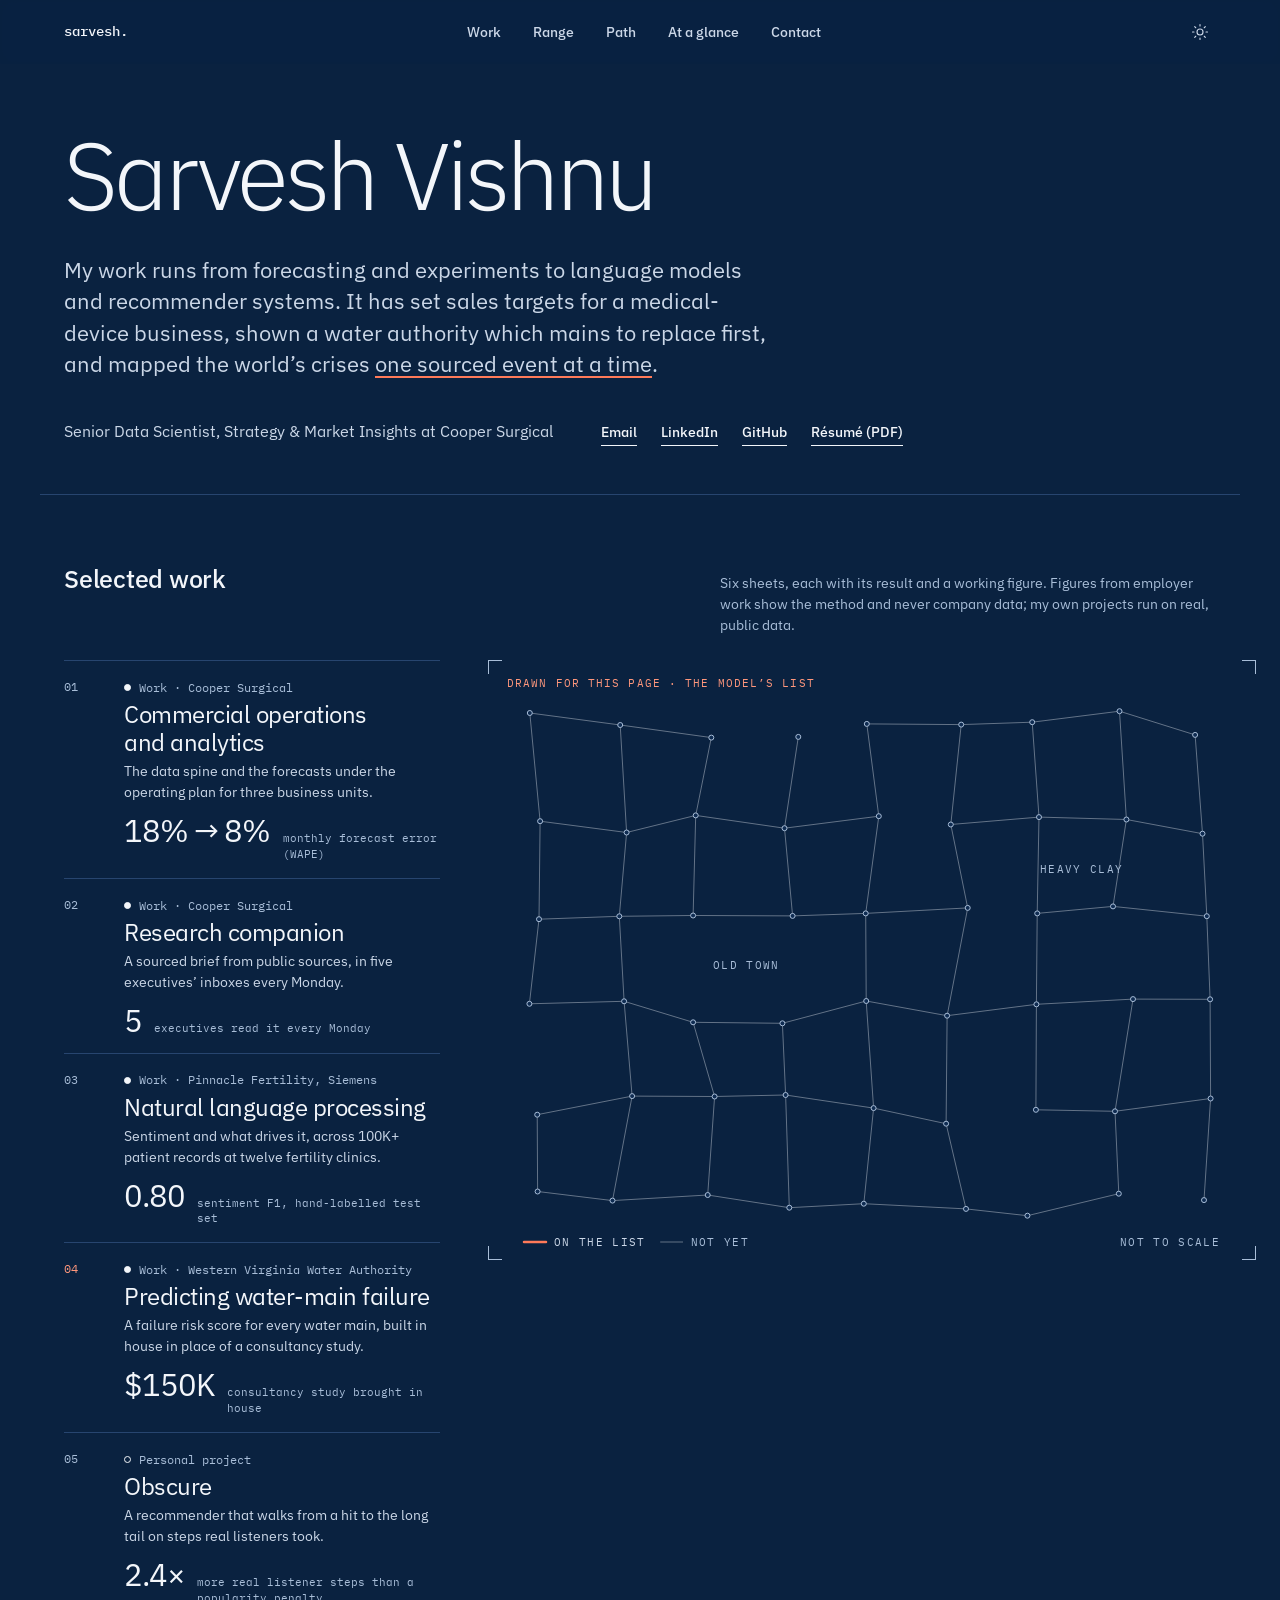
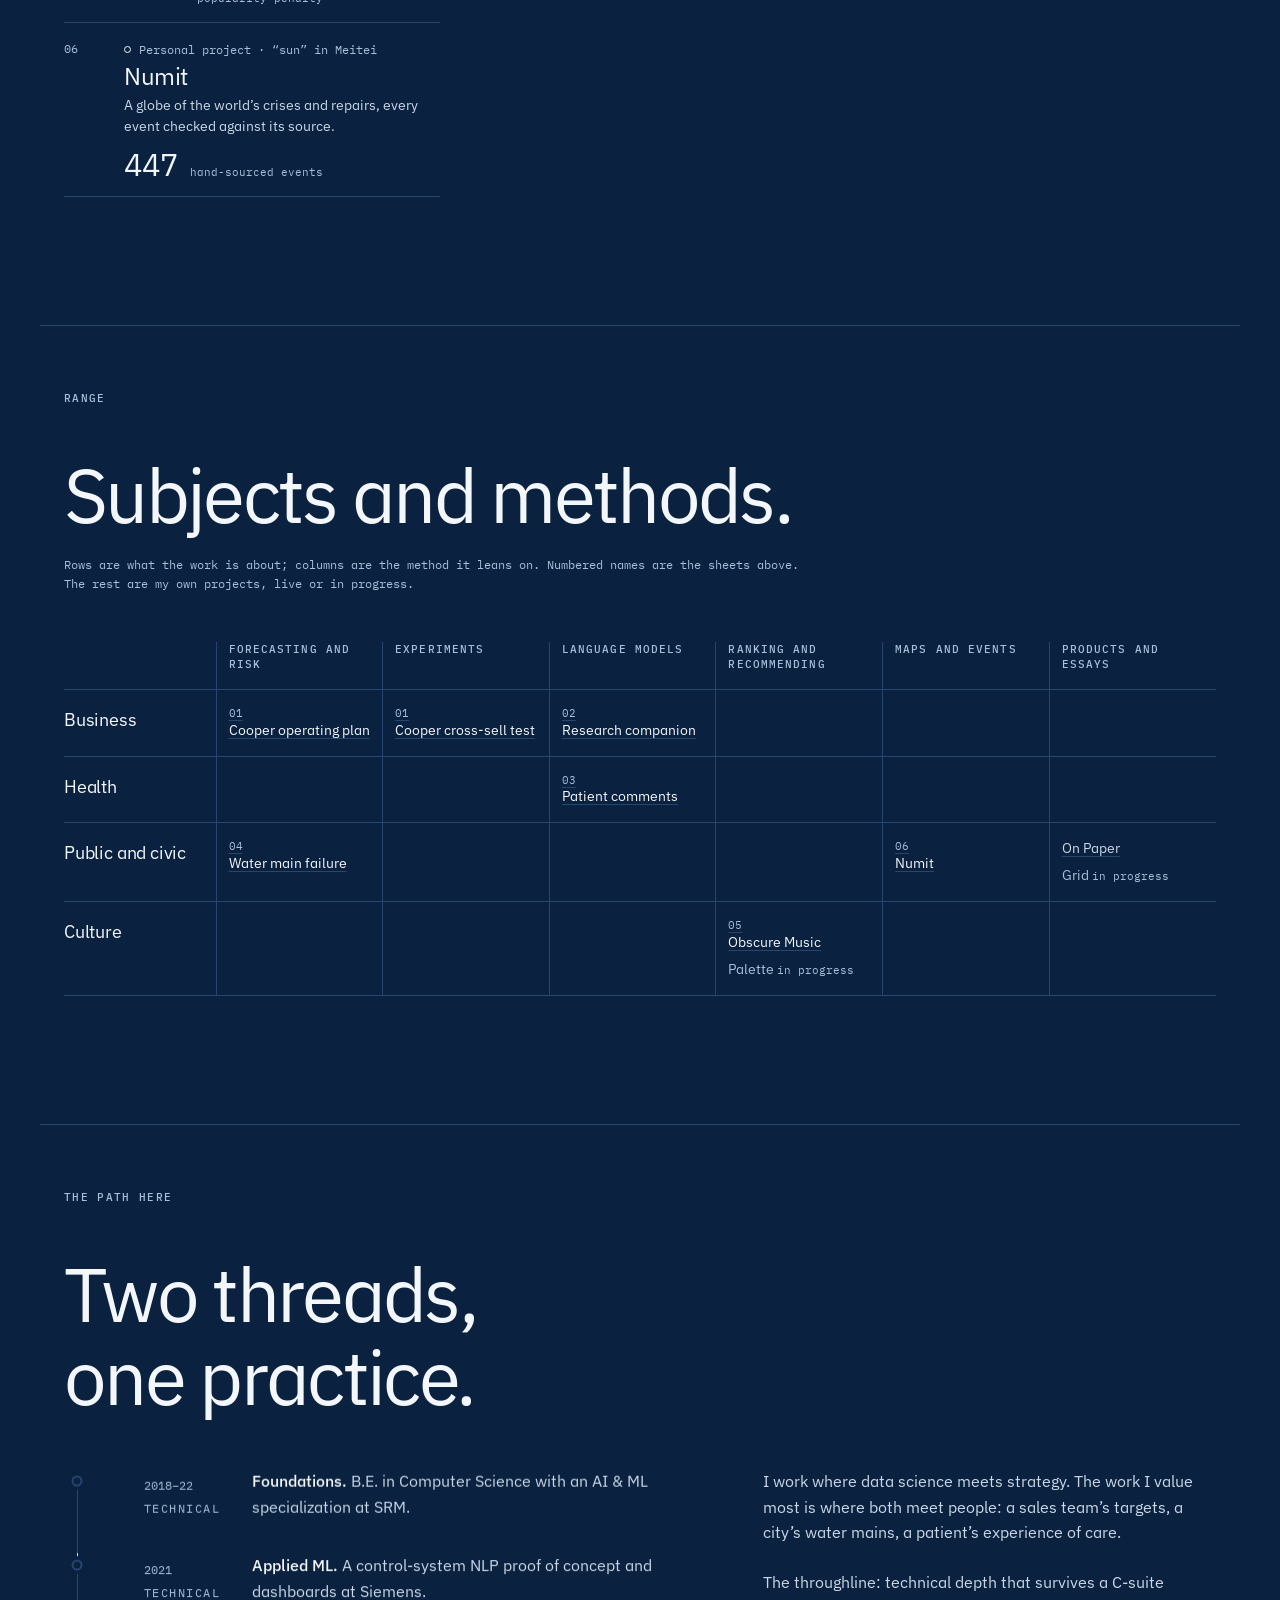
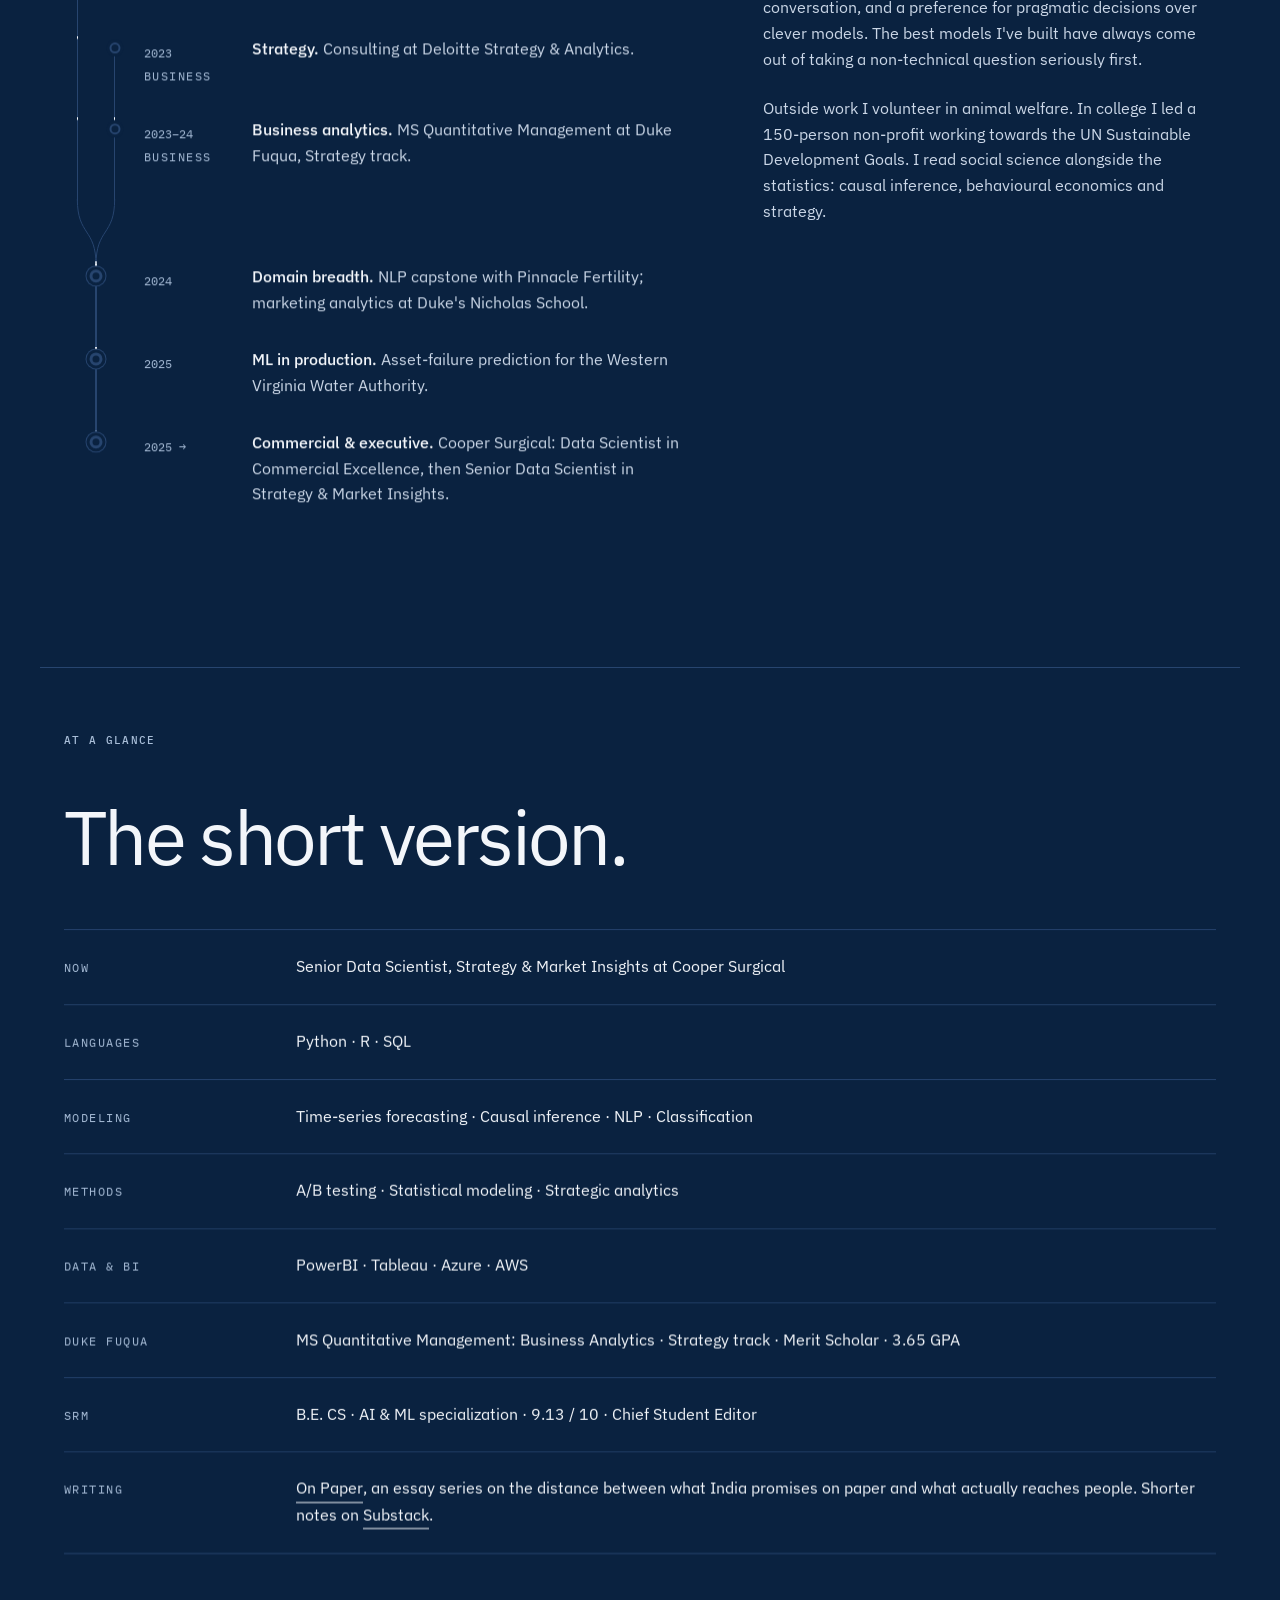
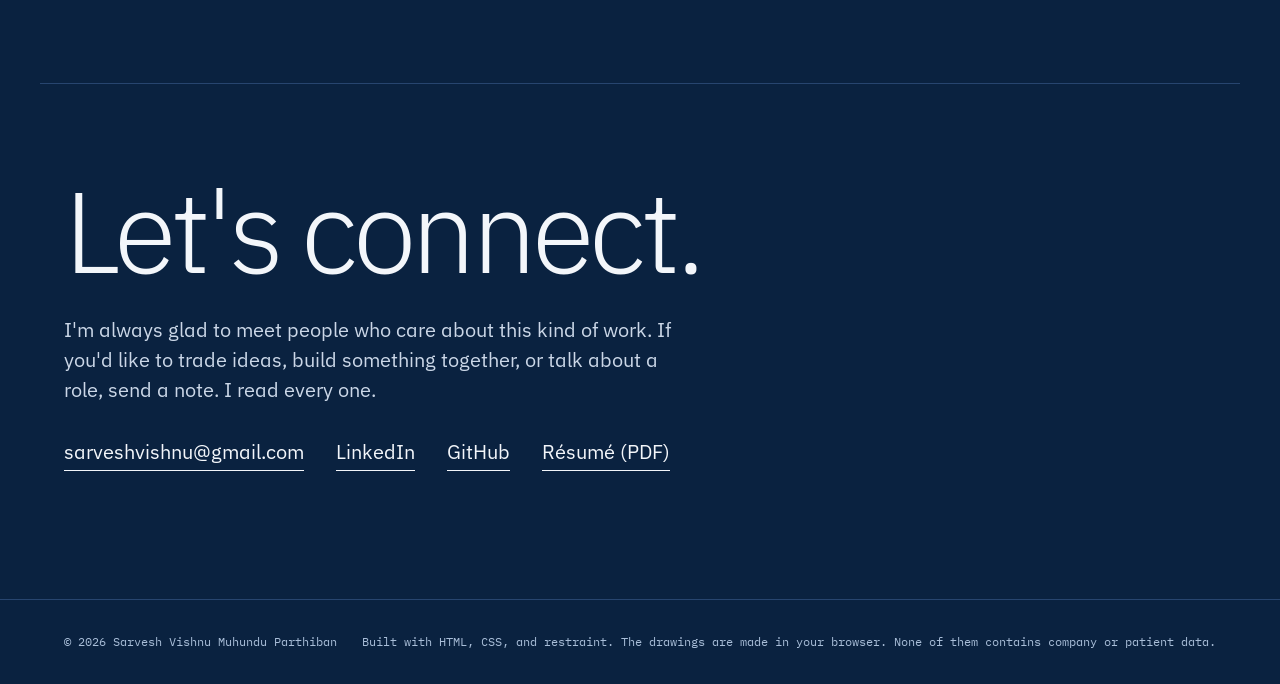
==== commit 4d24e3c1: "Range: projects by subject and method, after the sheet index" ====
--- a/index.html
+++ b/index.html
@@ -65,6 +65,7 @@
       <a href="#top" class="brand">sarvesh.</a>
       <ul class="nav-links" role="list">
         <li><a href="#work">Work</a></li>
+        <li><a href="#range">Range</a></li>
         <li><a href="#path">Path</a></li>
         <li class="nav-secondary"><a href="#glance">At a glance</a></li>
         <li><a href="#contact">Contact</a></li>
@@ -197,6 +198,24 @@
       </div>
     </section>
 
+    <section class="section range" id="range" aria-labelledby="range-title">
+      <header class="section-head reveal">
+        <p class="eyebrow">Range</p>
+        <h2 id="range-title" class="section-title">Subjects and methods.</h2>
+        <p class="section-note">Rows are what the work is about; columns are the method it leans on. Numbered names are the sheets above. The rest are my own projects, live or in progress.</p>
+      </header>
+      <table class="range-grid reveal">
+        <caption class="sr-only">Projects by subject and by method</caption>
+        <thead><tr><td></td><th scope="col">Forecasting and risk</th><th scope="col">Experiments</th><th scope="col">Language models</th><th scope="col">Ranking and recommending</th><th scope="col">Maps and events</th><th scope="col">Products and essays</th></tr></thead>
+        <tbody>
+          <tr><th scope="row">Business</th><td data-m="Forecasting and risk"><a class="rg-item is-sel" href="work/commercial-analytics.html"><span class="rg-no">01</span>Cooper operating plan</a></td><td data-m="Experiments"><a class="rg-item is-sel" href="work/commercial-analytics.html"><span class="rg-no">01</span>Cooper cross-sell test</a></td><td data-m="Language models"><a class="rg-item is-sel" href="work/research-companion.html"><span class="rg-no">02</span>Research companion</a></td><td class="is-empty"></td><td class="is-empty"></td><td class="is-empty"></td></tr>
+          <tr><th scope="row">Health</th><td class="is-empty"></td><td class="is-empty"></td><td data-m="Language models"><a class="rg-item is-sel" href="work/nlp.html"><span class="rg-no">03</span>Patient comments</a></td><td class="is-empty"></td><td class="is-empty"></td><td class="is-empty"></td></tr>
+          <tr><th scope="row">Public and civic</th><td data-m="Forecasting and risk"><a class="rg-item is-sel" href="work/wv-water.html"><span class="rg-no">04</span>Water main failure</a></td><td class="is-empty"></td><td class="is-empty"></td><td class="is-empty"></td><td data-m="Maps and events"><a class="rg-item is-sel" href="work/numit.html"><span class="rg-no">06</span>Numit</a></td><td data-m="Products and essays"><a class="rg-item" href="https://sarvesh-vishnu.github.io/on-paper/" rel="noopener">On Paper</a><span class="rg-item is-wip">Grid <em>in progress</em></span></td></tr>
+          <tr><th scope="row">Culture</th><td class="is-empty"></td><td class="is-empty"></td><td class="is-empty"></td><td data-m="Ranking and recommending"><a class="rg-item is-sel" href="work/obscure.html"><span class="rg-no">05</span>Obscure Music</a><span class="rg-item is-wip">Palette <em>in progress</em></span></td><td class="is-empty"></td><td class="is-empty"></td></tr>
+        </tbody>
+      </table>
+    </section>
+
     <section class="section path" id="path" aria-labelledby="path-title">
       <header class="section-head reveal">
         <p class="eyebrow">The path here</p>
--- a/styles.css
+++ b/styles.css
@@ -1395,6 +1395,45 @@
    White print tokens, everything revealed and drawn, the sheet index laid
    out as a list, links spelled out, instruments and controls left off.
    ------------------------------------------------------------- */
+
+/* -------------------------------------------------------------
+   Range: subjects by methods (§14.31). A real table, ruled like the
+   sheet index. Numbered names point back at the sheets; plain names are
+   live personal projects; grey ones are in progress and carry no link.
+   Below 768px each subject becomes a short list, its method beside it.
+   ------------------------------------------------------------- */
+.sr-only { position: absolute; width: 1px; height: 1px; overflow: hidden; clip: rect(0 0 0 0); white-space: nowrap; }
+.range-grid { width: 100%; border-collapse: collapse; table-layout: fixed; }
+.range-grid th, .range-grid td { text-align: left; vertical-align: top; padding: var(--space-4) var(--space-3) var(--space-4) 0; border-bottom: 1px solid var(--line); }
+.range-grid thead th, .range-grid thead td {
+  padding-top: 0;
+  font-family: var(--font-mono); font-size: var(--text-2xs); font-weight: 500;
+  text-transform: uppercase; letter-spacing: 0.1em; line-height: 1.4; color: var(--ink-muted);
+}
+.range-grid thead td { width: 9.5rem; }
+.range-grid tbody th { font-size: var(--text-md); font-weight: 400; letter-spacing: -0.01em; color: var(--ink); }
+.range-grid td + td, .range-grid th + td, .range-grid thead th { border-left: 1px solid var(--line); padding-left: var(--space-3); }
+.rg-item { display: block; font-size: var(--text-sm); line-height: 1.35; color: var(--ink-soft); }
+.rg-item + .rg-item { margin-top: var(--space-2); }
+a.rg-item { text-decoration: underline; text-decoration-color: var(--line); text-underline-offset: 0.2em; transition: color var(--duration-fast) ease; }
+a.rg-item:hover, a.rg-item:focus-visible { color: var(--accent); text-decoration-color: currentColor; }
+.rg-item.is-sel { color: var(--ink); }
+.rg-no { display: block; font-family: var(--font-mono); font-size: var(--text-2xs); font-variant-numeric: tabular-nums; color: var(--ink-muted); }
+.rg-item.is-wip { color: var(--ink-muted); }
+.rg-item.is-wip em { font-style: normal; font-family: var(--font-mono); font-size: var(--text-2xs); }
+@media (max-width: 768px) {
+  .range-grid, .range-grid tbody, .range-grid tr, .range-grid th, .range-grid td { display: block; width: auto; }
+  .range-grid thead { display: none; }
+  .range-grid tr { padding: var(--space-4) 0; border-bottom: 1px solid var(--line); }
+  .range-grid tbody tr:first-child { border-top: 1px solid var(--line); }
+  .range-grid th, .range-grid td { border: 0 !important; padding: 0 !important; }
+  .range-grid tbody th { margin-bottom: var(--space-2); }
+  .range-grid td.is-empty { display: none; }
+  .range-grid td { display: grid; grid-template-columns: 9rem minmax(0, 1fr); gap: var(--space-1) var(--space-4); padding: var(--space-2) 0 !important; }
+  .range-grid td::before { content: attr(data-m); grid-row: 1 / span 4; font-family: var(--font-mono); font-size: var(--text-2xs); text-transform: uppercase; letter-spacing: 0.1em; line-height: 1.6; color: var(--ink-muted); }
+  .rg-item + .rg-item { margin-top: 0; }
+}
+
 @media print {
   @page { margin: 14mm 15mm; }
   :root, :root[data-theme] {
@@ -1404,7 +1443,7 @@
   }
   html { font-size: 10pt; }
   body { background: #FFFFFF; color: var(--ink); }
-  .site-header, .skip, .tile-fig, .sheets-note, .section-note,
+  .site-header, .skip, .tile-fig, .range, .sheets-note, .section-note,
   .contact-links, .contact-line, .lab, .sheet-nav, .theme-toggle, .foot-meta, .section-title,
   .hero-links a:not([data-print]) { display: none !important; }
   .reveal, .js .reveal { opacity: 1 !important; transform: none !important; }
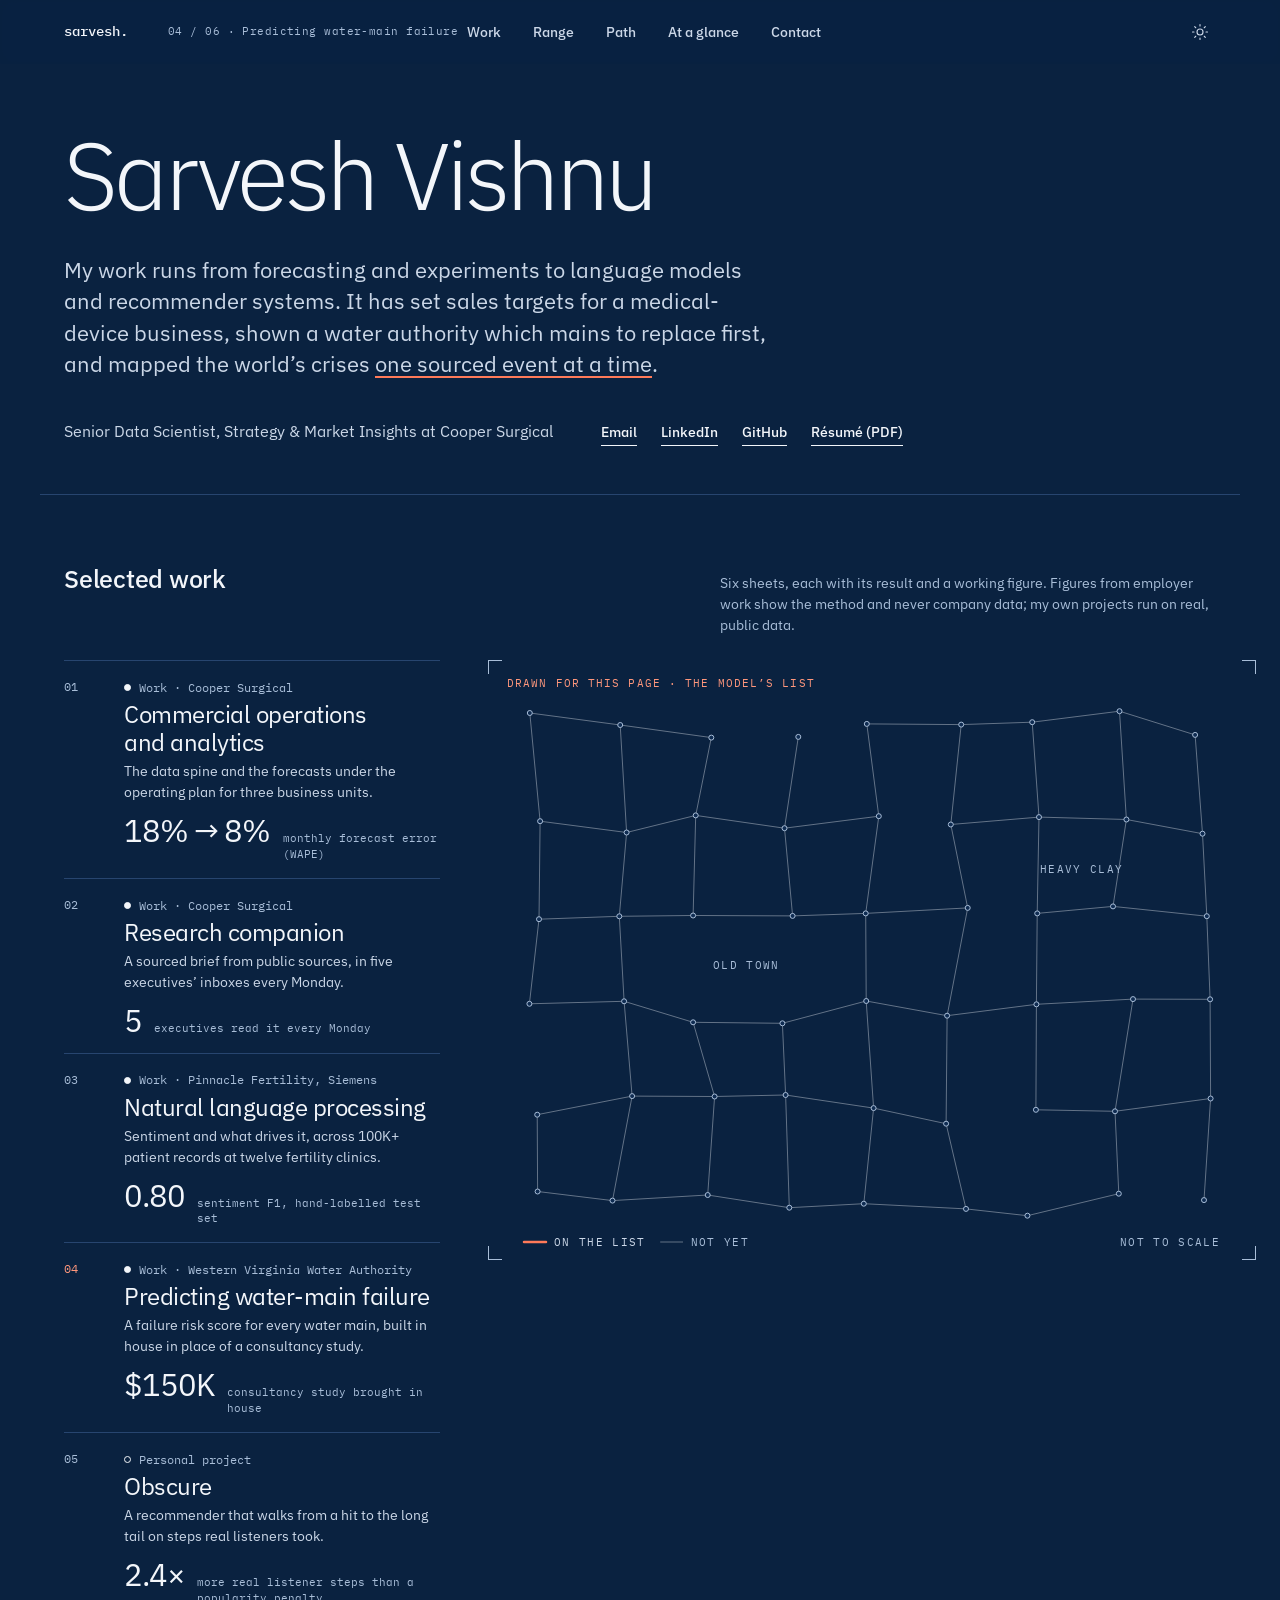
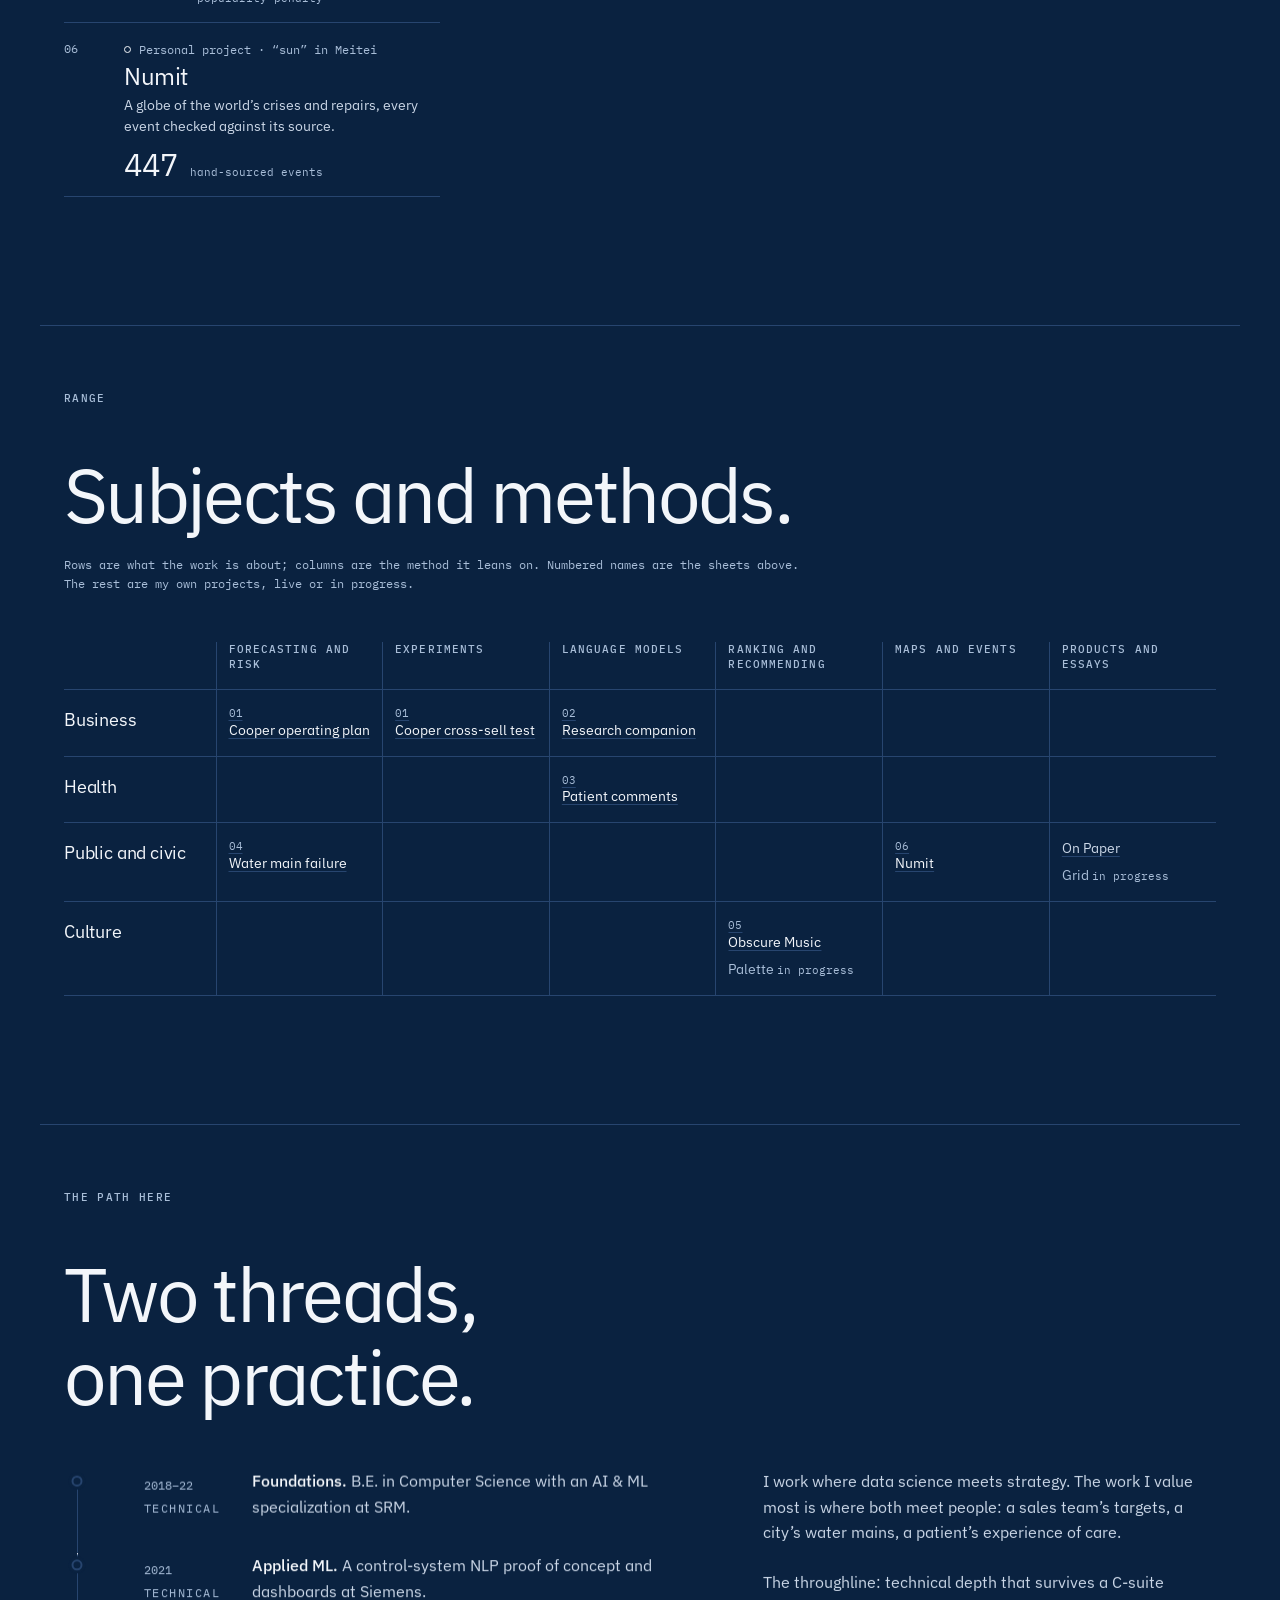
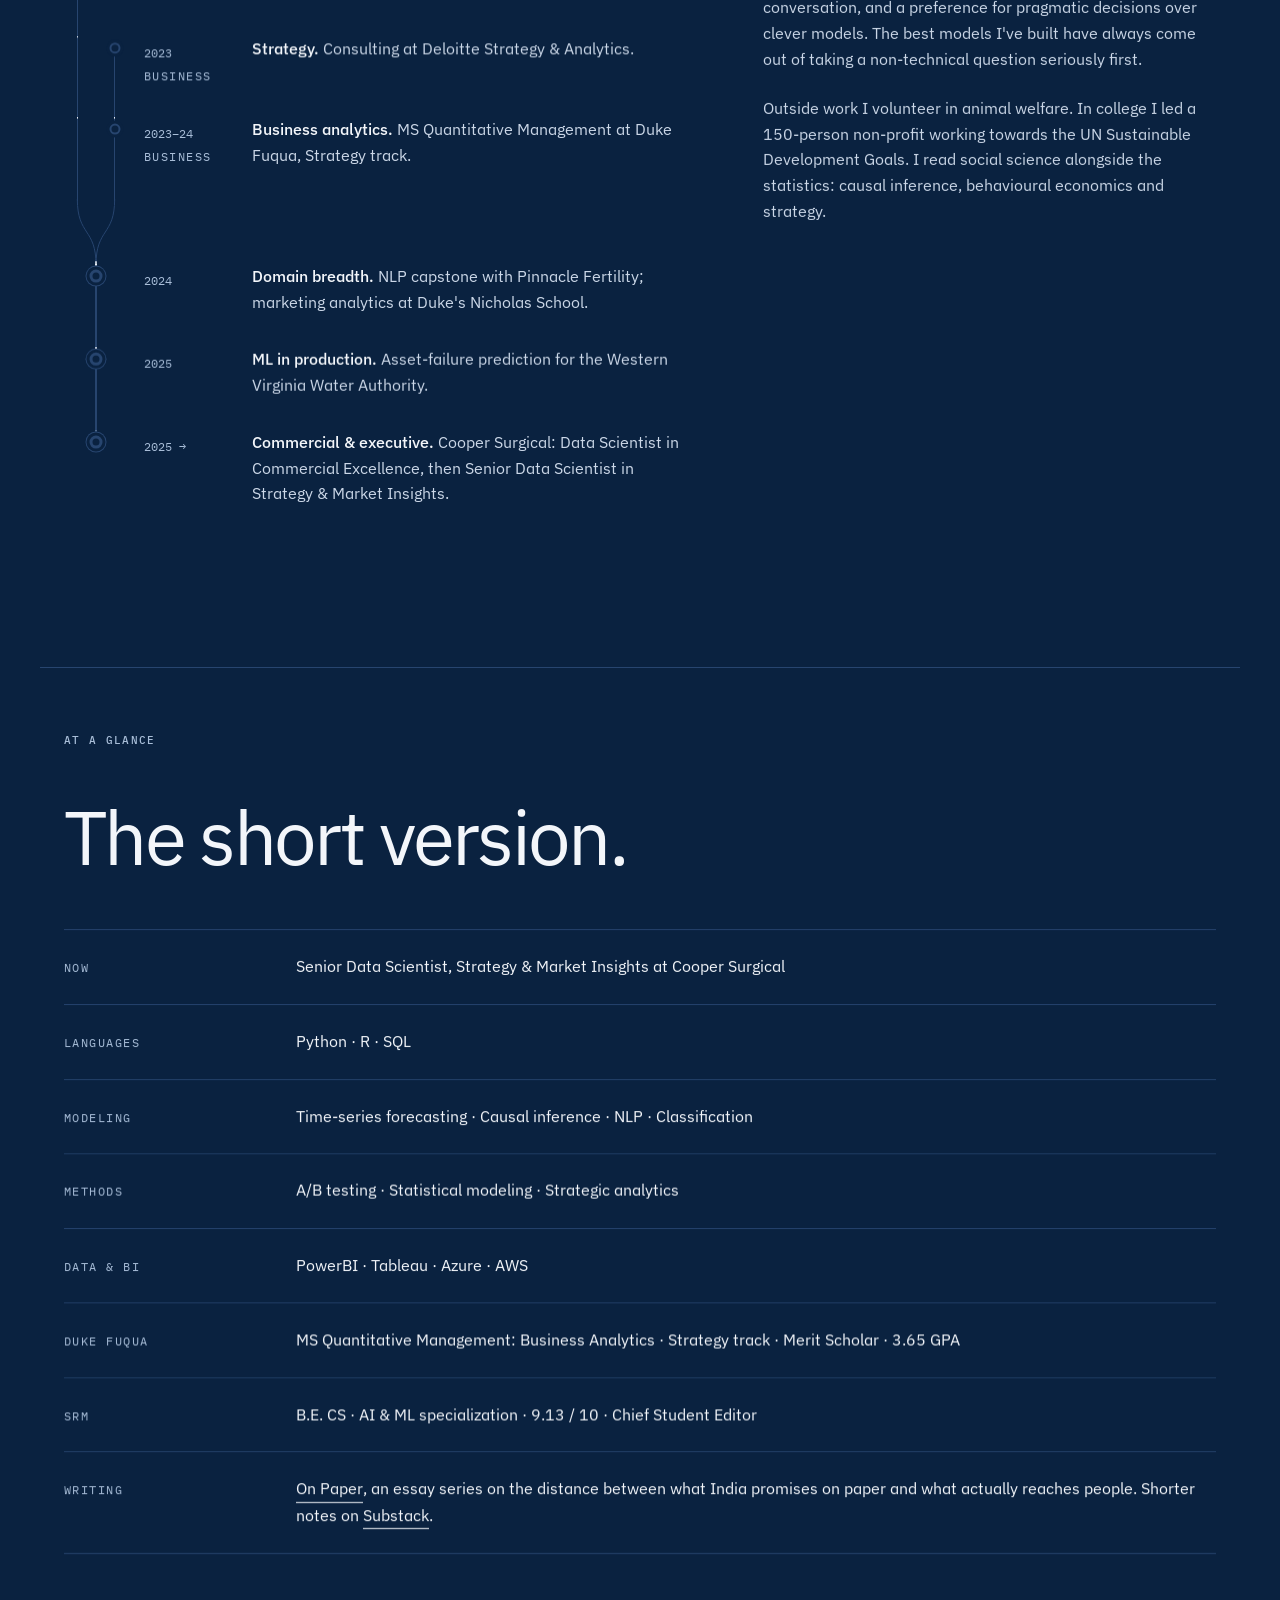
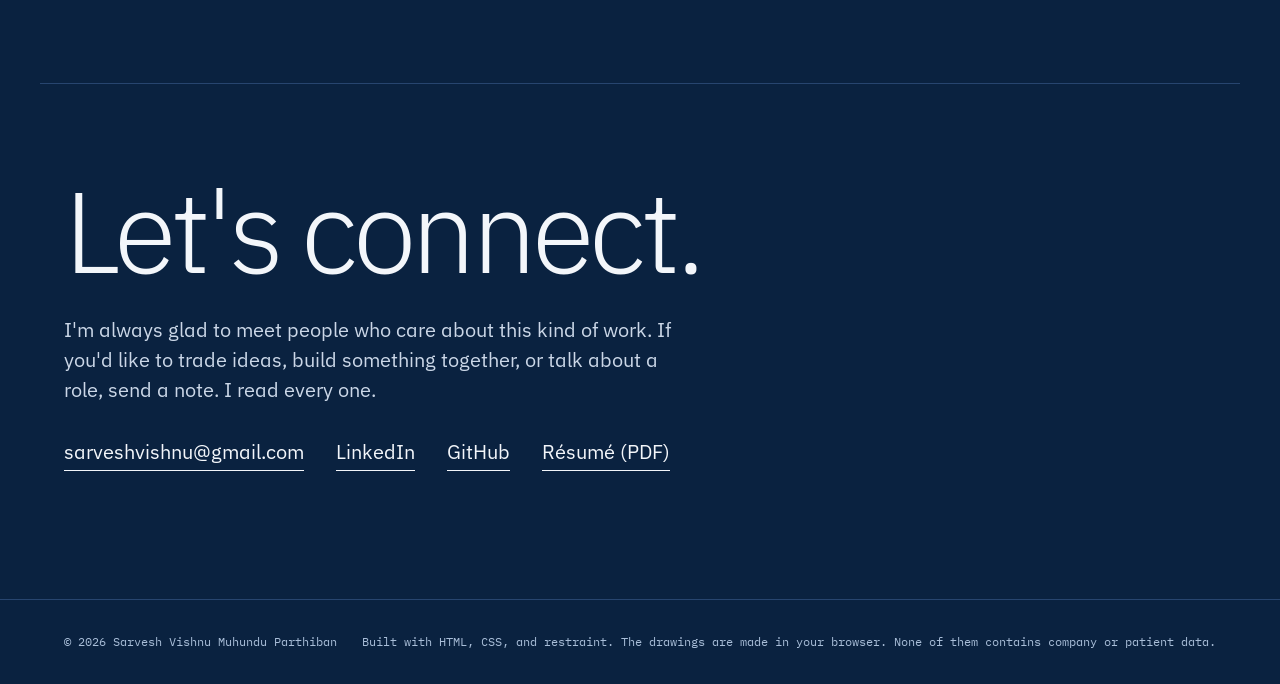
==== commit 5dec83b8: "Sheet marker, figure redraw, drafting guides and range lights" ====
--- a/index.html
+++ b/index.html
@@ -63,6 +63,7 @@
   <header class="site-header" id="header">
     <nav class="nav" aria-label="Primary">
       <a href="#top" class="brand">sarvesh.</a>
+      <span class="nav-sheet" aria-hidden="true"></span>
       <ul class="nav-links" role="list">
         <li><a href="#work">Work</a></li>
         <li><a href="#range">Range</a></li>
--- a/styles.css
+++ b/styles.css
@@ -652,20 +652,30 @@
 /* a laptop and up: a narrow list on the left; the figure of the active sheet beside it,
    running out to the page's right margin so a wide drawing keeps its wide form */
 @media (min-width: 1024px) {
-  .sheets { --list: calc((100% - var(--gutter)) * 4 / 12); }
-  .sheet-list { width: var(--list); }
-  .sheet-link { grid-template-columns: 2.25rem minmax(0, 1fr); padding: var(--space-4) 0; }
+  /* The list and the figure are one grid (§14.32): the rows are the sheets, and every
+     figure shares one cell that spans them all, so it sticks under the header for the
+     whole length of the list and lets go only when the list ends. */
+  .sheets {
+    --list: calc((100% - var(--gutter)) * 4 / 12);
+    display: grid;
+    grid-template-columns: var(--list) minmax(0, 1fr);
+    column-gap: calc(2 * var(--gutter));
+  }
+  .sheet-list, .sheet { display: contents; }
+  .sheet-link { grid-column: 1; grid-template-columns: 2.25rem minmax(0, 1fr); padding: var(--space-4) 0; border-bottom: 1px solid var(--line); }
+  .sheet:first-child .sheet-link { border-top: 1px solid var(--line); }
   .sheet-result { grid-column: 2; justify-items: start; text-align: left; max-width: none; grid-auto-flow: column; align-items: baseline; justify-content: start; gap: var(--space-3); margin-top: var(--space-2); }
   .sheet-result b { font-size: var(--text-2xl); }
   .sheet-fig {
-    position: absolute;
-    top: 0;
-    left: calc(var(--list) + 2 * var(--gutter));
-    right: min(0px, calc((100% - 100vw) / 2 + var(--gutter)));
+    grid-column: 2;
+    grid-row: 1 / span 6;
+    position: sticky;
+    top: calc(var(--header-h) + var(--space-6));
+    align-self: start;
+    margin: 0 calc(-1 * max(0px, (100vw - var(--content-max)) / 2)) 0 0;   /* out to the page margin on a wide screen */
     width: auto;
-    height: clamp(420px, 70vh, 600px);
+    height: min(600px, calc(100vh - var(--header-h) - var(--space-12)));
     aspect-ratio: auto;
-    margin: 0;
     opacity: 0;
     visibility: hidden;
     transition: opacity var(--duration-base) var(--ease-out), visibility 0s linear var(--duration-base);
@@ -1434,6 +1444,47 @@
   .rg-item + .rg-item { margin-top: 0; }
 }
 
+
+/* -------------------------------------------------------------
+   Small instruments (§14.33): the sheet marker in the header, drafting
+   guides over figures, and the range grid's row and column light.
+   ------------------------------------------------------------- */
+.nav { position: relative; }
+.nav-sheet {
+  position: absolute;
+  left: calc(var(--gutter) + 6.5rem);
+  top: 50%;
+  transform: translateY(-50%);
+  font-family: var(--font-mono);
+  font-size: var(--text-2xs);
+  font-variant-numeric: tabular-nums;
+  letter-spacing: 0.04em;
+  color: var(--ink-muted);
+  white-space: nowrap;
+  opacity: 0;
+  transition: opacity var(--duration-base) var(--ease-out);
+  pointer-events: none;
+}
+.nav-sheet.is-on { opacity: 1; }
+@media (max-width: 1199px) { .nav-sheet { display: none; } }
+
+.lab-stage { position: relative; }
+.guide {
+  position: absolute;
+  pointer-events: none;
+  background: var(--ink-muted);
+  opacity: 0;
+  transition: opacity var(--duration-fast) ease;
+}
+.guide-x { left: 0; right: 0; top: 0; height: 1px; }
+.guide-y { top: 0; bottom: 0; left: 0; width: 1px; }
+.is-guided > .guide { opacity: 0.4; }
+
+.range-grid th, .range-grid td { transition: background-color var(--duration-fast) ease, color var(--duration-fast) ease; }
+.range-grid .is-lit { background: var(--tint); }
+.range-grid thead .is-hot { color: var(--ink); }
+.range-grid tbody th.is-hot { color: var(--accent-deep); }
+
 @media print {
   @page { margin: 14mm 15mm; }
   :root, :root[data-theme] {
@@ -1443,7 +1494,7 @@
   }
   html { font-size: 10pt; }
   body { background: #FFFFFF; color: var(--ink); }
-  .site-header, .skip, .tile-fig, .range, .sheets-note, .section-note,
+  .site-header, .skip, .tile-fig, .range, .guide, .nav-sheet, .sheets-note, .section-note,
   .contact-links, .contact-line, .lab, .sheet-nav, .theme-toggle, .foot-meta, .section-title,
   .hero-links a:not([data-print]) { display: none !important; }
   .reveal, .js .reveal { opacity: 1 !important; transform: none !important; }
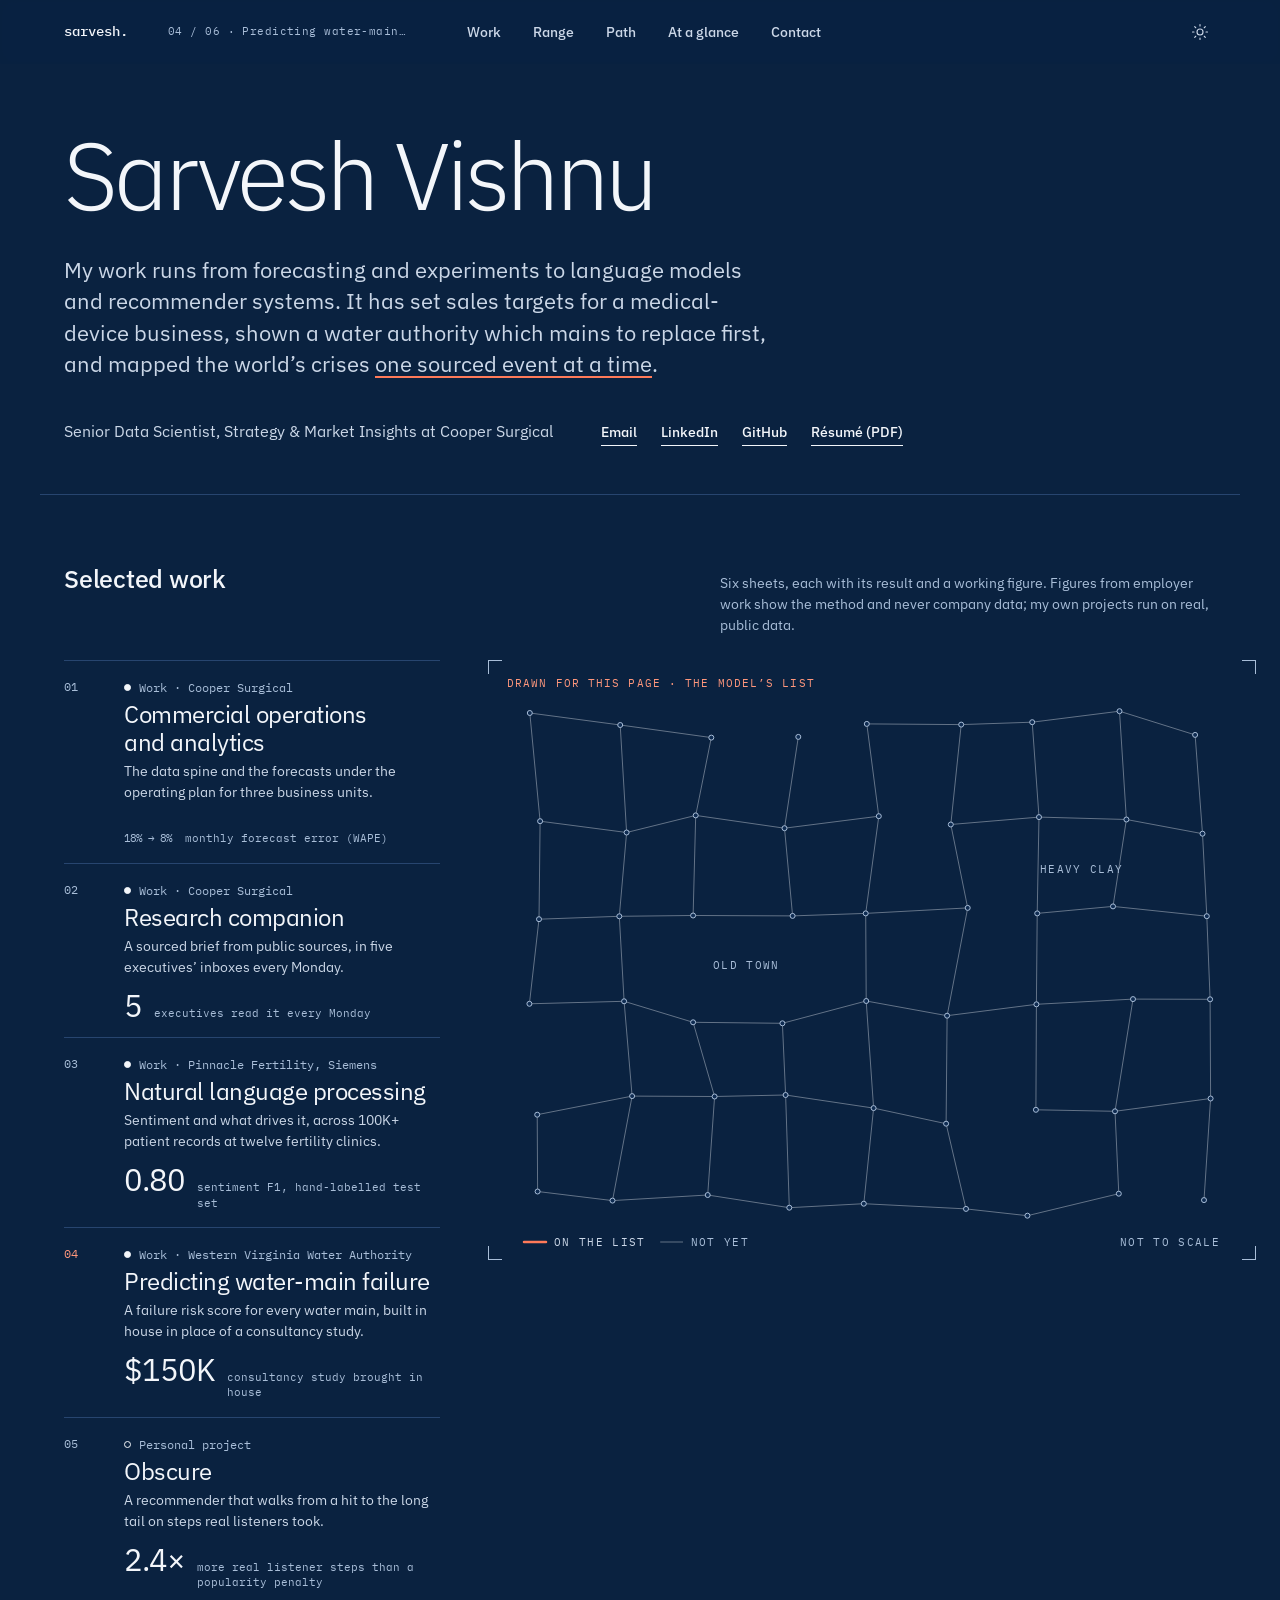
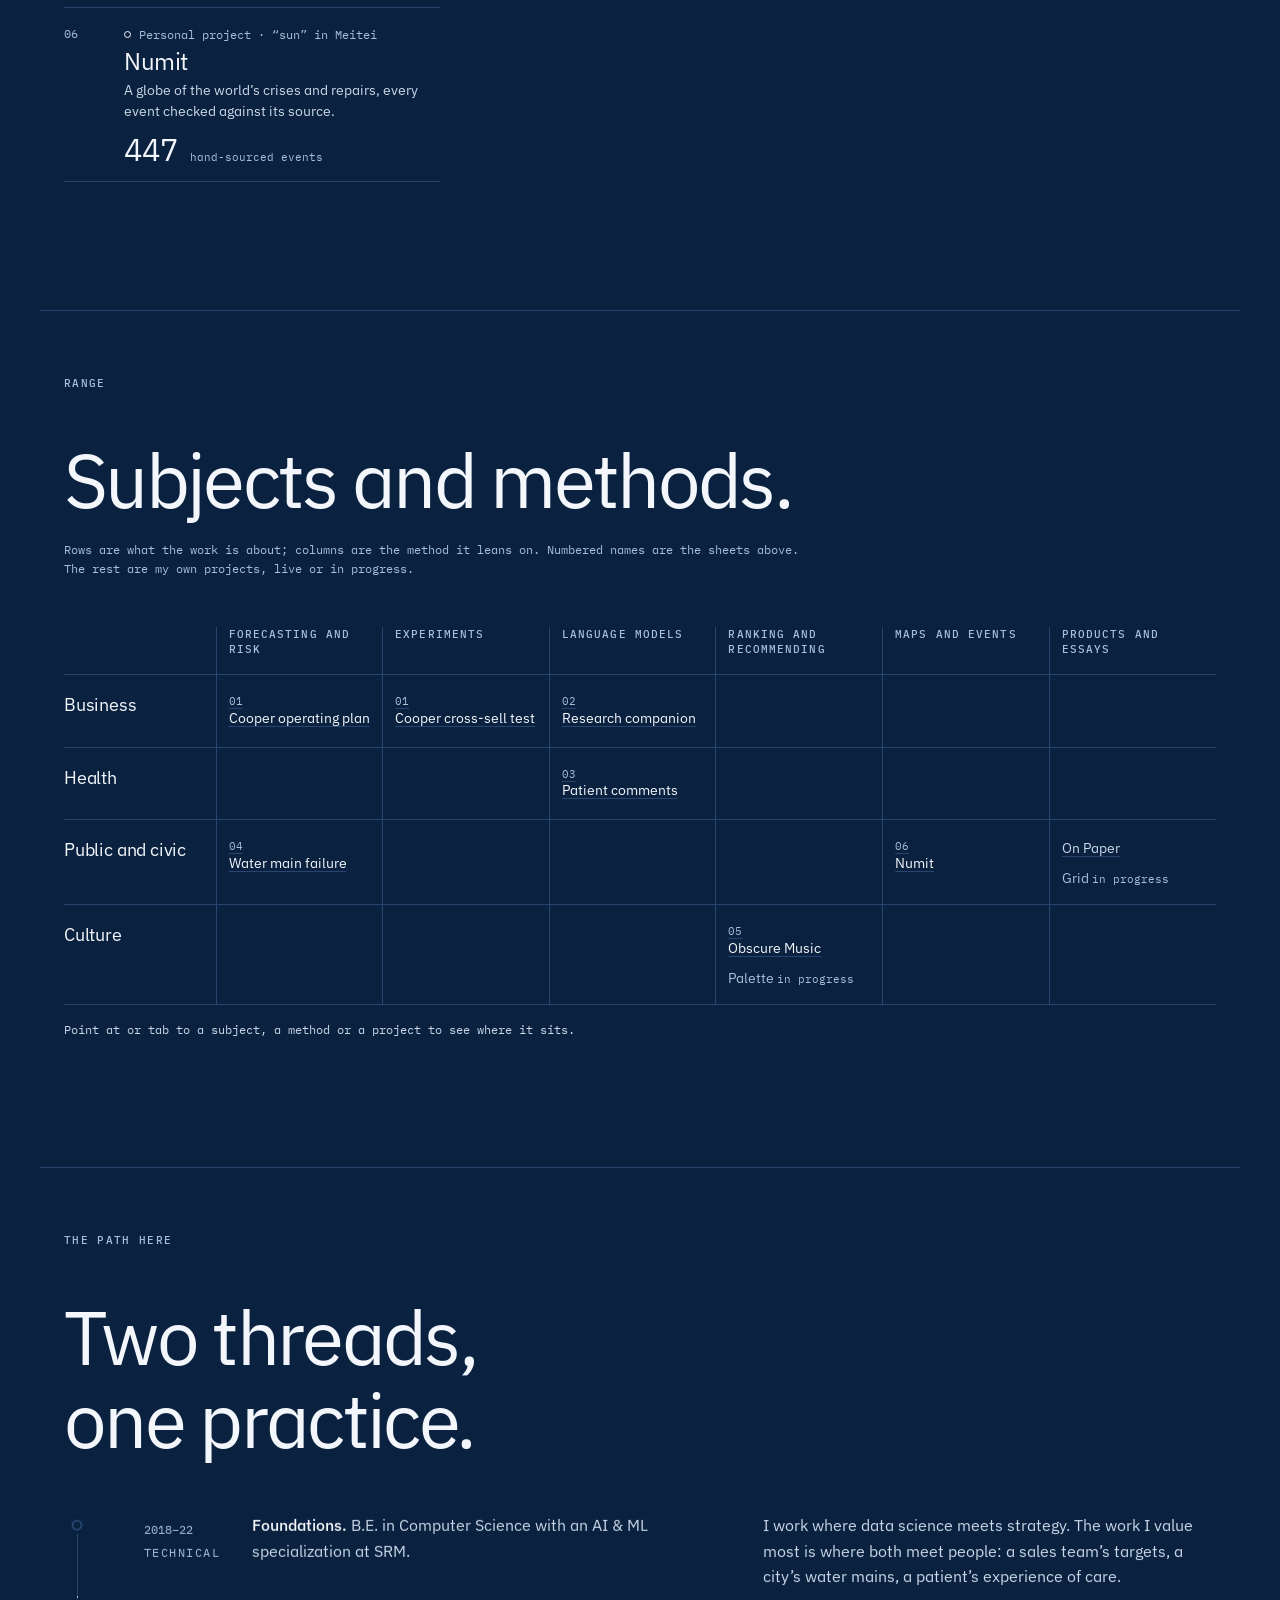
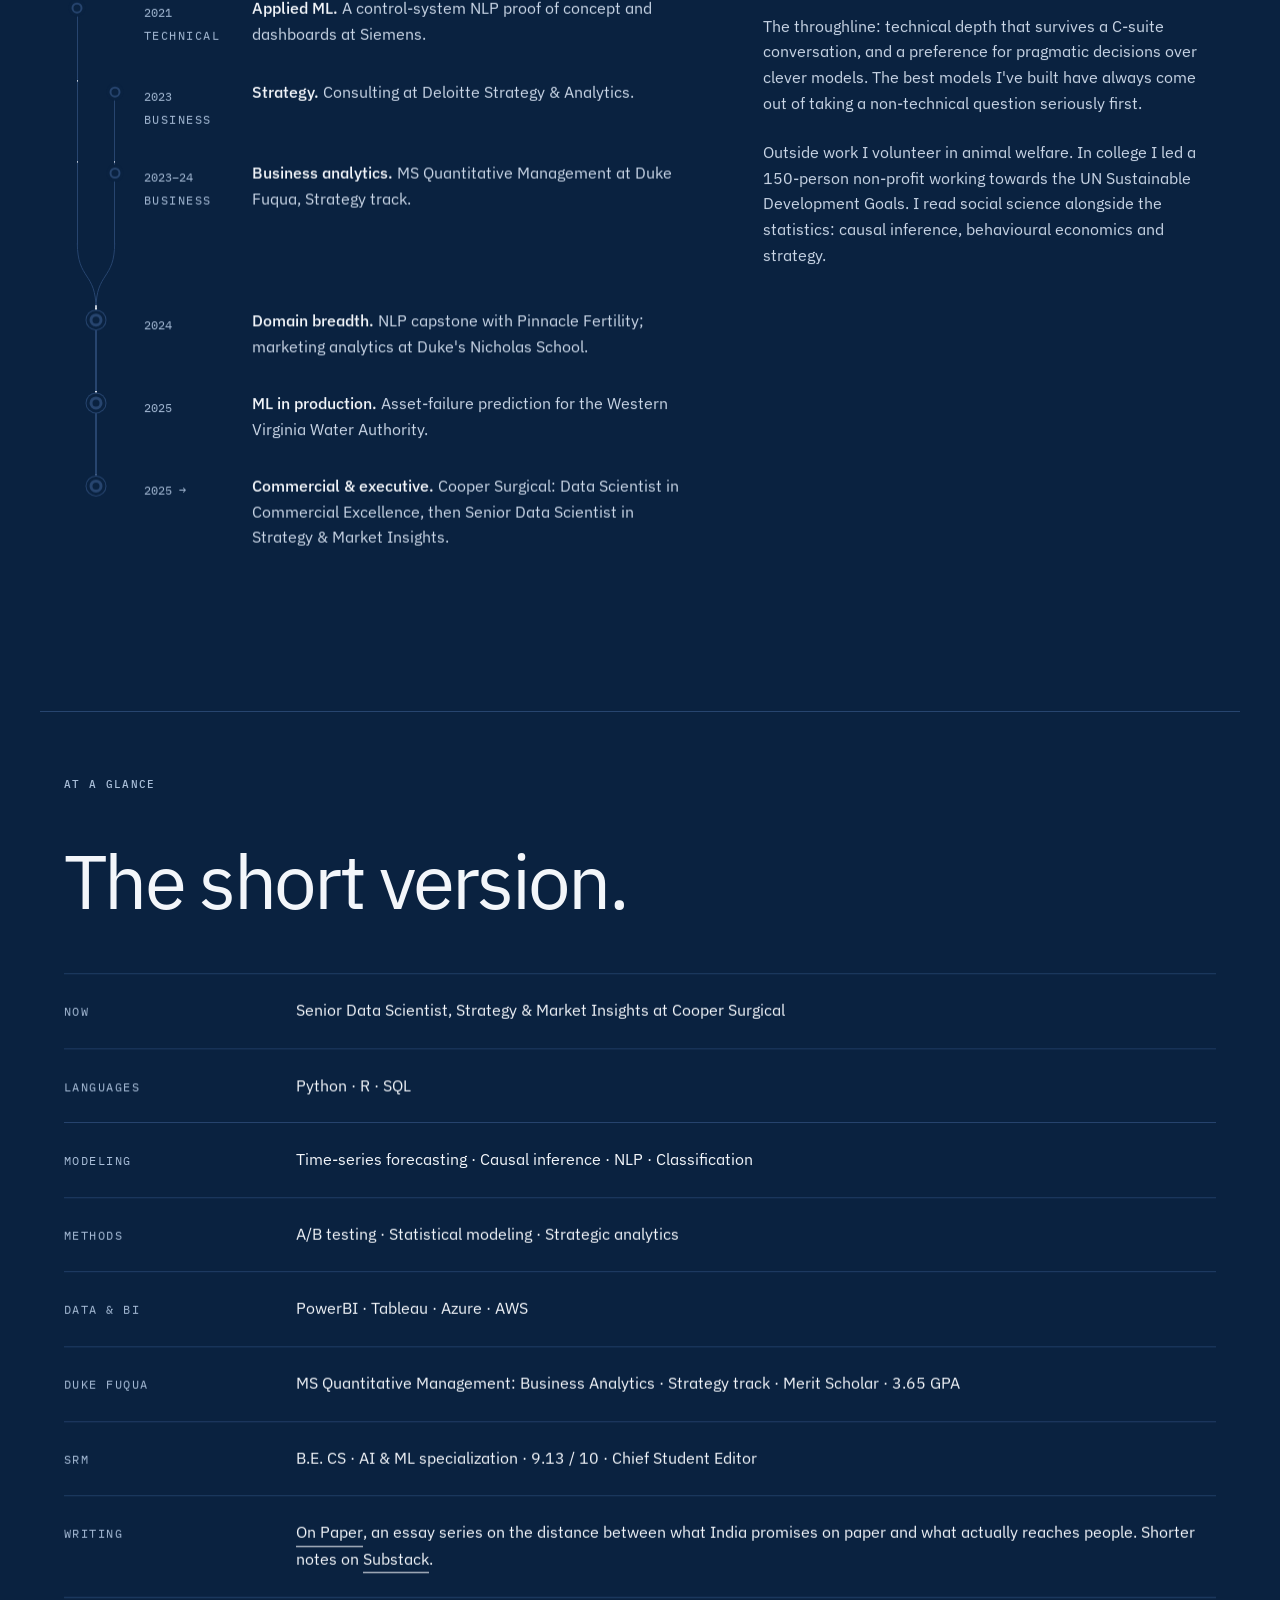
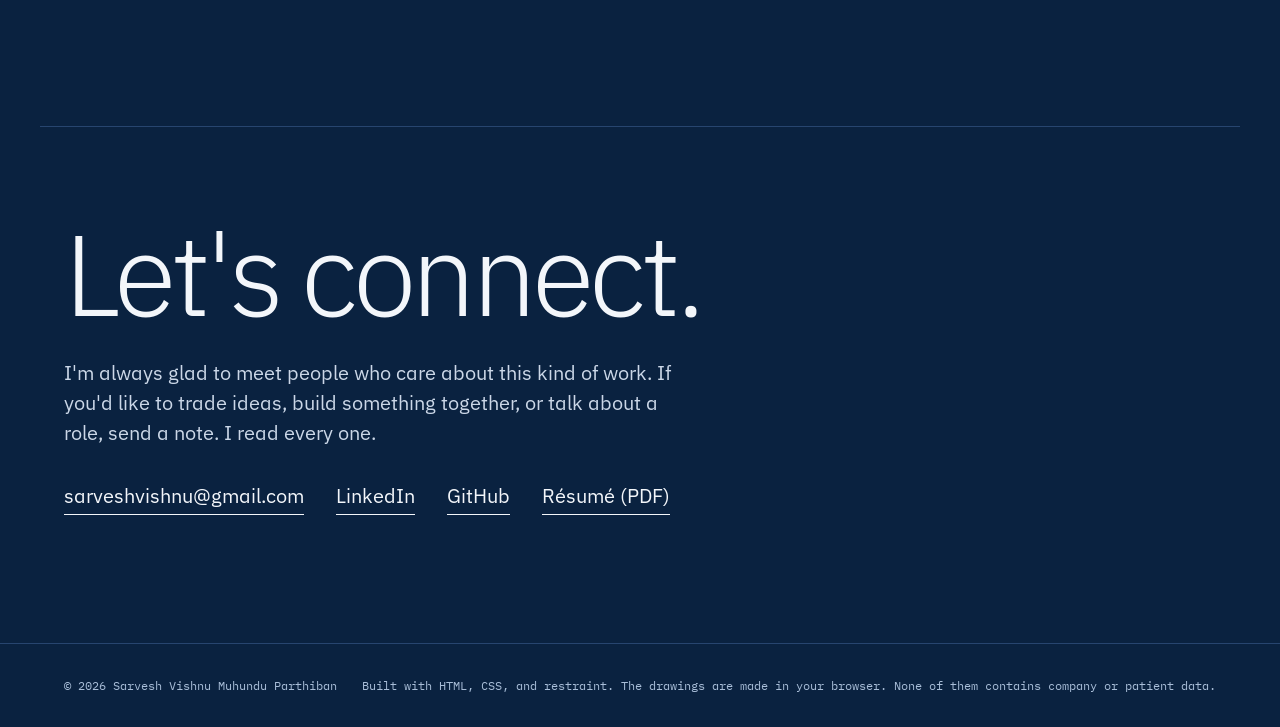
==== commit 9d0f3b42: "Accessibility pass: labelled figures, heading rows, quiet pointer, real list, range readout" ====
--- a/index.html
+++ b/index.html
@@ -106,94 +106,94 @@
       <div class="sheets" data-sheets>
         <ol class="sheet-list" role="list">
           <li class="sheet is-active" id="p-commercial" data-kind="work">
-            <a class="sheet-link" href="work/commercial-analytics.html">
+            <a class="sheet-link" aria-labelledby="p-commercial-name" aria-describedby="p-commercial-kind p-commercial-desc p-commercial-res" href="work/commercial-analytics.html">
               <span class="sheet-no" aria-hidden="true">01</span>
-              <span class="sheet-main">
-                <span class="sheet-kind">Work · Cooper Surgical</span>
-                <span class="sheet-name">Commercial operations and analytics</span>
-                <span class="sheet-desc">The data spine and the forecasts under the operating plan for three business units.</span>
-              </span>
-              <span class="sheet-result"><b>18% → 8%</b> <span>monthly forecast error (WAPE)</span></span>
-            </a>
-            <span class="tile-fig sheet-fig" aria-hidden="true" data-lab="spine">
+              <div class="sheet-main">
+                <span class="sheet-kind" id="p-commercial-kind">Work · Cooper Surgical</span>
+                <h3 class="sheet-name" id="p-commercial-name">Commercial operations and analytics</h3>
+                <span class="sheet-desc" id="p-commercial-desc">The data spine and the forecasts under the operating plan for three business units.</span>
+              </div>
+              <span class="sheet-result" id="p-commercial-res"><b><span aria-hidden="true">18% → 8%</span><span class="sr-only">from 18% to 8%</span></b> <span>monthly forecast error (WAPE)</span></span>
+            </a>
+            <span class="sheet-fig" aria-hidden="true"><span class="tile-fig" data-lab="spine">
               <!-- fig:commercial --><svg viewBox="0 0 1000 540" preserveAspectRatio="xMidYMid meet" focusable="false"><text class="fig-lab fig-lab-quiet sp-level" x="22.0" y="42.0">SOURCES</text><text class="fig-lab fig-lab-quiet sp-level" x="227.8" y="42.0">SPINE</text><text class="fig-lab fig-lab-quiet sp-level" x="373.6" y="42.0">ANALYSIS</text><text class="fig-lab fig-lab-quiet sp-level" x="612.6" y="42.0">SURFACES</text><text class="fig-lab fig-lab-quiet sp-level" x="818.4" y="42.0">DECISIONS</text><path class="sp-edge" d="M156.4,229.5 C187.1,229.5 187.1,286.5 217.8,286.5"/><path class="sp-edge" d="M302.3,286.5 C332.9,286.5 332.9,156.2 363.6,156.2"/><path class="sp-edge" d="M514.6,91.1 C558.6,91.1 558.6,134.5 602.6,134.5"/><path class="sp-edge" d="M488.0,156.2 C545.3,156.2 545.3,134.5 602.6,134.5"/><path class="sp-edge" d="M713.8,134.5 C761.1,134.5 761.1,172.5 808.4,172.5"/><path class="sp-edge" d="M302.3,286.5 C332.9,286.5 332.9,286.5 363.6,286.5"/><path class="sp-edge" d="M302.3,286.5 C332.9,286.5 332.9,351.6 363.6,351.6"/><path class="sp-edge" d="M501.3,286.5 C552.0,286.5 552.0,134.5 602.6,134.5"/><path class="sp-edge" d="M494.7,351.6 C548.7,351.6 548.7,134.5 602.6,134.5"/><path class="sp-edge" d="M713.8,134.5 C761.1,134.5 761.1,248.5 808.4,248.5"/><path class="sp-edge" d="M740.4,286.5 C774.4,286.5 774.4,324.5 808.4,324.5"/><path class="sp-edge" d="M302.3,286.5 C332.9,286.5 332.9,416.8 363.6,416.8"/><path class="sp-edge" d="M488.0,416.8 C545.3,416.8 545.3,286.5 602.6,286.5"/><path class="sp-edge" d="M740.4,286.5 C774.4,286.5 774.4,400.5 808.4,400.5"/><path class="sp-edge" d="M123.1,457.5 C243.4,457.5 243.4,481.9 363.6,481.9"/><path class="sp-edge" d="M501.3,481.9 C552.0,481.9 552.0,438.5 602.6,438.5"/><path class="sp-edge" d="M747.0,438.5 C777.7,438.5 777.7,476.5 808.4,476.5"/><path class="sp-edge is-on" d="M149.7,115.5 C183.7,115.5 183.7,286.5 217.8,286.5"/><path class="sp-edge is-on" d="M156.4,343.5 C187.1,343.5 187.1,286.5 217.8,286.5"/><path class="sp-edge is-on" d="M302.3,286.5 C332.9,286.5 332.9,91.1 363.6,91.1"/><path class="sp-edge is-on" d="M302.3,286.5 C332.9,286.5 332.9,221.4 363.6,221.4"/><path class="sp-edge is-on" d="M514.6,91.1 C558.6,91.1 558.6,286.5 602.6,286.5"/><path class="sp-edge is-on" d="M541.3,221.4 C572.0,221.4 572.0,286.5 602.6,286.5"/><path class="sp-edge is-on" d="M740.4,286.5 C774.4,286.5 774.4,96.5 808.4,96.5"/><text class="fig-lab sp-node sp-on" x="22.0" y="119.0">Sales transactions</text><circle class="sp-dot is-on" cx="149.7" cy="115.5" r="2.5"/><text class="fig-lab sp-node sp-off" x="22.0" y="233.0">CRM and territories</text><circle class="sp-dot" cx="156.4" cy="229.5" r="2.5"/><text class="fig-lab sp-node sp-on" x="22.0" y="347.0">Finance and pricing</text><circle class="sp-dot is-on" cx="156.4" cy="343.5" r="2.5"/><text class="fig-lab sp-node sp-off" x="22.0" y="461.0">Public sources</text><circle class="sp-dot" cx="123.1" cy="457.5" r="2.5"/><text class="fig-lab sp-node sp-on" x="227.8" y="290.0">Data spine</text><circle class="sp-dot is-on" cx="217.8" cy="286.5" r="2.5"/><circle class="sp-dot is-on" cx="302.3" cy="286.5" r="2.5"/><text class="fig-lab sp-node sp-on" x="373.6" y="94.6">Ensemble forecasting</text><circle class="sp-dot is-on" cx="363.6" cy="91.1" r="2.5"/><circle class="sp-dot is-on" cx="514.6" cy="91.1" r="2.5"/><text class="fig-lab sp-node sp-off" x="373.6" y="159.7">Quota allocation</text><circle class="sp-dot" cx="363.6" cy="156.2" r="2.5"/><circle class="sp-dot" cx="488.0" cy="156.2" r="2.5"/><text class="fig-lab sp-node sp-on" x="373.6" y="224.9">Scenario and sensitivity</text><circle class="sp-dot is-on" cx="363.6" cy="221.4" r="2.5"/><circle class="sp-dot is-on" cx="541.3" cy="221.4" r="2.5"/><text class="fig-lab sp-node sp-off" x="373.6" y="290.0">Customer targeting</text><circle class="sp-dot" cx="363.6" cy="286.5" r="2.5"/><circle class="sp-dot" cx="501.3" cy="286.5" r="2.5"/><text class="fig-lab sp-node sp-off" x="373.6" y="355.1">Experiment design</text><circle class="sp-dot" cx="363.6" cy="351.6" r="2.5"/><circle class="sp-dot" cx="494.7" cy="351.6" r="2.5"/><text class="fig-lab sp-node sp-off" x="373.6" y="420.3">Price elasticity</text><circle class="sp-dot" cx="363.6" cy="416.8" r="2.5"/><circle class="sp-dot" cx="488.0" cy="416.8" r="2.5"/><text class="fig-lab sp-node sp-off" x="373.6" y="485.4">Research companion</text><circle class="sp-dot" cx="363.6" cy="481.9" r="2.5"/><circle class="sp-dot" cx="501.3" cy="481.9" r="2.5"/><text class="fig-lab sp-node sp-off" x="612.6" y="138.0">Power BI views</text><circle class="sp-dot" cx="602.6" cy="134.5" r="2.5"/><circle class="sp-dot" cx="713.8" cy="134.5" r="2.5"/><text class="fig-lab sp-node sp-on" x="612.6" y="290.0">Executive readouts</text><circle class="sp-dot is-on" cx="602.6" cy="286.5" r="2.5"/><circle class="sp-dot is-on" cx="740.4" cy="286.5" r="2.5"/><text class="fig-lab sp-node sp-off" x="612.6" y="442.0">Weekly market brief</text><circle class="sp-dot" cx="602.6" cy="438.5" r="2.5"/><circle class="sp-dot" cx="747.0" cy="438.5" r="2.5"/><text class="fig-lab sp-node fig-lab-acc" x="818.4" y="100.0">Annual operating plan</text><circle class="sp-dot is-on" cx="808.4" cy="96.5" r="2.5"/><text class="fig-lab sp-node sp-off" x="818.4" y="176.0">Territory quotas</text><circle class="sp-dot" cx="808.4" cy="172.5" r="2.5"/><text class="fig-lab sp-node sp-off" x="818.4" y="252.0">Cross-sell programme</text><circle class="sp-dot" cx="808.4" cy="248.5" r="2.5"/><text class="fig-lab sp-node sp-off" x="818.4" y="328.0">Supply and demand plan</text><circle class="sp-dot" cx="808.4" cy="324.5" r="2.5"/><text class="fig-lab sp-node sp-off" x="818.4" y="404.0">Long-range plan</text><circle class="sp-dot" cx="808.4" cy="400.5" r="2.5"/><text class="fig-lab sp-node sp-off" x="818.4" y="480.0">Leadership’s market view</text><circle class="sp-dot" cx="808.4" cy="476.5" r="2.5"/></svg><!-- /fig:commercial -->
               <span class="tile-tag">Schematic</span>
-            </span>
+            </span></span>
           </li>
           <li class="sheet" id="p-companion" data-kind="work">
-            <a class="sheet-link" href="work/research-companion.html">
+            <a class="sheet-link" aria-labelledby="p-companion-name" aria-describedby="p-companion-kind p-companion-desc p-companion-res" href="work/research-companion.html">
               <span class="sheet-no" aria-hidden="true">02</span>
-              <span class="sheet-main">
-                <span class="sheet-kind">Work · Cooper Surgical</span>
-                <span class="sheet-name">Research companion</span>
-                <span class="sheet-desc">A sourced brief from public sources, in five executives’ inboxes every Monday.</span>
-              </span>
-              <span class="sheet-result"><b>5</b> <span>executives read it every Monday</span></span>
-            </a>
-            <span class="tile-fig sheet-fig" aria-hidden="true" data-lab="brief">
+              <div class="sheet-main">
+                <span class="sheet-kind" id="p-companion-kind">Work · Cooper Surgical</span>
+                <h3 class="sheet-name" id="p-companion-name">Research companion</h3>
+                <span class="sheet-desc" id="p-companion-desc">A sourced brief from public sources, in five executives’ inboxes every Monday.</span>
+              </div>
+              <span class="sheet-result" id="p-companion-res"><b>5</b> <span>executives read it every Monday</span></span>
+            </a>
+            <span class="sheet-fig" aria-hidden="true"><span class="tile-fig" data-lab="brief">
               <!-- fig:companion --><svg viewBox="0 0 1000 540" preserveAspectRatio="xMidYMid meet" focusable="false"><text class="fig-lab sp-level sp-on" x="50.0" y="136.0">ONE STORY · THREE SOURCES</text><text class="fig-lab sp-level" x="50.0" y="160.0">[1] LEGISLATURE</text><text class="rd-word" font-size="15" x="50.0" y="179.3">Insurers</text><text class="rd-word" font-size="15" x="131.0" y="179.3">must</text><text class="rd-word" font-size="15" x="176.0" y="179.3">cover</text><text class="rd-word" font-size="15" x="230.0" y="179.3">IVF</text><text class="rd-word" font-size="15" x="266.0" y="179.3">from</text><text class="rd-word" font-size="15" x="311.0" y="179.3">2027</text><text class="fig-lab sp-level" x="50.0" y="212.8">[2] TRADE PRESS</text><text class="rd-word" font-size="15" x="50.0" y="232.0">Second</text><text class="rd-word" font-size="15" x="113.0" y="232.0">state</text><text class="rd-word" font-size="15" x="167.0" y="232.0">this</text><text class="rd-word" font-size="15" x="212.0" y="232.0">year</text><text class="rd-word" font-size="15" x="257.0" y="232.0">mandates</text><text class="rd-word" font-size="15" x="338.0" y="232.0">IVF</text><text class="fig-lab sp-level" x="50.0" y="265.5">[3] ADVOCACY GROUP</text><text class="rd-word" font-size="15" x="50.0" y="284.8">What</text><text class="rd-word" font-size="15" x="95.0" y="284.8">the</text><text class="rd-word" font-size="15" x="131.0" y="284.8">IVF</text><text class="rd-word" font-size="15" x="167.0" y="284.8">law</text><text class="rd-word" font-size="15" x="203.0" y="284.8">means</text><text class="rd-word" font-size="15" x="257.0" y="284.8">for</text><text class="rd-word" font-size="15" x="293.0" y="284.8">patients</text><text class="fig-lab sp-level fig-lab-quiet" x="50.0" y="318.3">[4] PRESS RELEASE</text><text class="rd-word rd-stop" font-size="15" x="50.0" y="337.5">Device</text><text class="rd-word rd-stop" font-size="15" x="113.0" y="337.5">maker</text><text class="rd-word rd-stop" font-size="15" x="167.0" y="337.5">opens</text><text class="rd-word rd-stop" font-size="15" x="221.0" y="337.5">a</text><text class="rd-word rd-stop" font-size="15" x="239.0" y="337.5">training</text><text class="rd-word rd-stop" font-size="15" x="320.0" y="337.5">centre</text><path class="rd-rule" d="M41.0,151.0 L36.0,151.0 L36.0,288.3 L41.0,288.3"/><text class="fig-lab sp-level fig-lab-quiet" x="496.0" y="136.0">CONFIDENCE</text><text class="fig-lab sp-on" x="496.0" y="153.0">high: the bill text agrees</text><text class="fig-lab sp-level fig-lab-quiet" x="496.0" y="177.0">MATERIALITY</text><text class="fig-lab sp-on" x="496.0" y="194.0">touches a product line</text><text class="fig-lab sp-level fig-lab-quiet" x="496.0" y="218.0">PLACE</text><text class="fig-lab sp-on" x="496.0" y="235.0">the brief, not the watchlist</text><text class="rd-word br-head" font-size="15" x="496.0" y="268.3">A</text><text class="rd-word br-head" font-size="15" x="514.0" y="268.3">second</text><text class="rd-word br-head" font-size="15" x="577.0" y="268.3">state</text><text class="rd-word br-head" font-size="15" x="631.0" y="268.3">will</text><text class="rd-word br-head" font-size="15" x="676.0" y="268.3">require</text><text class="rd-word br-head" font-size="15" x="748.0" y="268.3">insurers</text><text class="rd-word br-head" font-size="15" x="829.0" y="268.3">to</text><text class="rd-word br-head" font-size="15" x="856.0" y="268.3">cover</text><text class="rd-word br-head" font-size="15" x="910.0" y="268.3">IVF</text><text class="rd-word" font-size="15" x="496.0" y="297.0">Insurers</text><text class="rd-word" font-size="15" x="577.0" y="297.0">there</text><text class="rd-word" font-size="15" x="631.0" y="297.0">must</text><text class="rd-word" font-size="15" x="676.0" y="297.0">cover</text><text class="rd-word" font-size="15" x="730.0" y="297.0">IVF¹²</text><text class="rd-word rd-stop" font-size="15" x="784.0" y="297.0">from</text><path class="rd-rule is-acc " d="M784.0,292.2 L820.0,292.2"/><text class="rd-word rd-stop" font-size="15" x="829.0" y="297.0">this</text><path class="rd-rule is-acc " d="M829.0,292.2 L865.0,292.2"/><text class="rd-word rd-stop" font-size="15" x="874.0" y="297.0">year.</text><path class="rd-rule is-acc " d="M874.0,292.2 L919.0,292.2"/><text class="rd-word rd-acc" font-size="15" x="496.0" y="318.8">from</text><text class="rd-word rd-acc" font-size="15" x="541.0" y="318.8">2027.¹</text><text class="rd-word" font-size="15" x="604.0" y="318.8">More</text><text class="rd-word" font-size="15" x="649.0" y="318.8">patients</text><text class="rd-word" font-size="15" x="730.0" y="318.8">may</text><text class="rd-word" font-size="15" x="766.0" y="318.8">be</text><text class="rd-word" font-size="15" x="793.0" y="318.8">able</text><text class="rd-word" font-size="15" x="838.0" y="318.8">to</text><text class="rd-word" font-size="15" x="865.0" y="318.8">afford</text><text class="rd-word" font-size="15" x="496.0" y="340.5">treatment.³</text><text class="fig-lab sp-level fig-lab-acc" x="496.0" y="367.0">CHECKED · ONE DATE SENT BACK</text><text class="fig-lab sp-level fig-lab-acc rd-new" x="496.0" y="398.0">MONDAY · LEADERSHIP INBOXES</text><text class="fig-lab sp-level sp-on rd-new" x="496.0" y="415.0">ASK LATER · IT COMES BACK</text><text class="fig-lab sp-level " x="50.0" y="522.0">GATHER</text><text class="fig-lab sp-level " x="124.3" y="522.0">JOIN</text><text class="fig-lab sp-level " x="182.5" y="522.0">WEIGH</text><text class="fig-lab sp-level " x="248.8" y="522.0">DRAFT</text><text class="fig-lab sp-level " x="315.0" y="522.0">CHECK</text><text class="fig-lab sp-level sp-on" x="381.3" y="522.0">SEND</text><path class="rd-rule" d="M381.3,528.0 L412.1,528.0"/></svg><!-- /fig:companion -->
               <span class="tile-tag">Written for this page</span>
-            </span>
+            </span></span>
           </li>
           <li class="sheet" id="p-nlp" data-kind="work">
-            <a class="sheet-link" href="work/nlp.html">
+            <a class="sheet-link" aria-labelledby="p-nlp-name" aria-describedby="p-nlp-kind p-nlp-desc p-nlp-res" href="work/nlp.html">
               <span class="sheet-no" aria-hidden="true">03</span>
-              <span class="sheet-main">
-                <span class="sheet-kind">Work · Pinnacle Fertility, Siemens</span>
-                <span class="sheet-name">Natural language processing</span>
-                <span class="sheet-desc">Sentiment and what drives it, across 100K+ patient records at twelve fertility clinics.</span>
-              </span>
-              <span class="sheet-result"><b>0.80</b> <span>sentiment F1, hand-labelled test set</span></span>
-            </a>
-            <span class="tile-fig sheet-fig" aria-hidden="true" data-lab="reading">
+              <div class="sheet-main">
+                <span class="sheet-kind" id="p-nlp-kind">Work · Pinnacle Fertility, Siemens</span>
+                <h3 class="sheet-name" id="p-nlp-name">Natural language processing</h3>
+                <span class="sheet-desc" id="p-nlp-desc">Sentiment and what drives it, across 100K+ patient records at twelve fertility clinics.</span>
+              </div>
+              <span class="sheet-result" id="p-nlp-res"><b>0.80</b> <span>sentiment F1, hand-labelled test set</span></span>
+            </a>
+            <span class="sheet-fig" aria-hidden="true"><span class="tile-fig" data-lab="reading">
               <!-- fig:nlp --><svg viewBox="0 0 1000 540" preserveAspectRatio="xMidYMid meet" focusable="false"><text class="rd-word rd-stop" font-size="30" x="77.0" y="247.5">I</text><text class="rd-word" font-size="30" x="113.0" y="247.5">waited</text><text class="rd-word" font-size="30" x="239.0" y="247.5">almost</text><text class="rd-word rd-stop" font-size="30" x="365.0" y="247.5">an</text><text class="rd-word" font-size="30" x="419.0" y="247.5">hour</text><text class="rd-word rd-stop" font-size="30" x="509.0" y="247.5">and</text><text class="rd-word rd-acc" font-size="30" x="581.0" y="247.5">nobody</text><text class="rd-word rd-acc" font-size="30" x="707.0" y="247.5">told</text><text class="rd-word rd-acc" font-size="30" x="797.0" y="247.5">me</text><text class="rd-word rd-acc" font-size="30" x="851.0" y="247.5">why.</text><text class="rd-word rd-stop" font-size="30" x="77.0" y="307.5">Once</text><text class="rd-word rd-stop" font-size="30" x="167.0" y="307.5">I</text><text class="rd-word rd-stop" font-size="30" x="203.0" y="307.5">was</text><text class="rd-word rd-stop" font-size="30" x="275.0" y="307.5">in,</text><text class="rd-word rd-stop" font-size="30" x="347.0" y="307.5">the</text><text class="rd-word" font-size="30" x="419.0" y="307.5">nurse</text><text class="rd-word rd-stop" font-size="30" x="527.0" y="307.5">was</text><text class="rd-word" font-size="30" x="599.0" y="307.5">wonderful.</text><text class="rd-word rd-stop" font-size="30" x="59.0" y="247.5">“</text><text class="rd-word rd-stop" font-size="30" x="779.0" y="307.5">”</text><path class="rd-rule" d="M491.0,218.1 L113.0,218.1 L113.0,182.1"/><text class="fig-lab" x="122.0" y="208.1">− unhappy</text><text class="fig-lab sp-on sp-level" x="122.0" y="191.1">WAITING</text><path class="rd-rule is-acc" d="M905.0,218.1 L581.0,218.1 L581.0,165.1"/><text class="fig-lab" x="590.0" y="208.1">− unhappy</text><text class="fig-lab sp-on sp-level" x="590.0" y="191.1">COMMUNICATION</text><text class="fig-lab fig-lab-acc sp-level rd-new" x="590.0" y="174.1">DRIVER · UNEXPLAINED WAITING</text><path class="rd-rule" d="M761.0,318.3 L347.0,318.3 L347.0,357.3"/><text class="fig-lab" x="356.0" y="337.3">+ pleased</text><text class="fig-lab sp-on sp-level" x="356.0" y="354.3">NURSING CARE</text><text class="fig-lab sp-level " x="77.0" y="522.0">AS WRITTEN</text><text class="fig-lab sp-level " x="183.5" y="522.0">CLEANED</text><text class="fig-lab sp-level " x="265.9" y="522.0">TONE</text><text class="fig-lab sp-level " x="324.1" y="522.0">TOUCHPOINT</text><text class="fig-lab sp-level sp-on" x="430.6" y="522.0">DRIVER</text><path class="rd-rule" d="M430.6,528.0 L477.5,528.0"/></svg><!-- /fig:nlp -->
               <span class="tile-tag">Written for this page</span>
-            </span>
+            </span></span>
           </li>
           <li class="sheet" id="p-water" data-kind="work">
-            <a class="sheet-link" href="work/wv-water.html">
+            <a class="sheet-link" aria-labelledby="p-water-name" aria-describedby="p-water-kind p-water-desc p-water-res" href="work/wv-water.html">
               <span class="sheet-no" aria-hidden="true">04</span>
-              <span class="sheet-main">
-                <span class="sheet-kind">Work · Western Virginia Water Authority</span>
-                <span class="sheet-name">Predicting water-main failure</span>
-                <span class="sheet-desc">A failure risk score for every water main, built in house in place of a consultancy study.</span>
-              </span>
-              <span class="sheet-result"><b>$150K</b> <span>consultancy study brought in house</span></span>
-            </a>
-            <span class="tile-fig sheet-fig" aria-hidden="true" data-lab="plan">
+              <div class="sheet-main">
+                <span class="sheet-kind" id="p-water-kind">Work · Western Virginia Water Authority</span>
+                <h3 class="sheet-name" id="p-water-name">Predicting water-main failure</h3>
+                <span class="sheet-desc" id="p-water-desc">A failure risk score for every water main, built in house in place of a consultancy study.</span>
+              </div>
+              <span class="sheet-result" id="p-water-res"><b>$150K</b> <span>consultancy study brought in house</span></span>
+            </a>
+            <span class="sheet-fig" aria-hidden="true"><span class="tile-fig" data-lab="plan">
               <!-- fig:water --><svg viewBox="0 0 1000 540" preserveAspectRatio="xMidYMid meet" focusable="false"><path class="pl-main" d="M43.8,52.7 L164.3,63.2"/><path class="pl-main" d="M164.3,63.2 L285.7,74.3"/><path class="pl-main" d="M493.0,62.3 L618.9,62.9"/><path class="pl-main" d="M618.9,62.9 L713.7,60.7"/><path class="pl-main" d="M713.7,60.7 L830.0,51.1"/><path class="pl-main" d="M830.0,51.1 L930.7,71.9"/><path class="pl-main" d="M57.4,148.2 L172.8,158.1"/><path class="pl-main" d="M172.8,158.1 L265.0,143.0"/><path class="pl-main" d="M265.0,143.0 L383.3,154.3"/><path class="pl-main" d="M605.1,151.0 L722.6,144.5"/><path class="pl-main" d="M839.2,146.6 L940.7,159.1"/><path class="pl-main" d="M56.0,234.6 L163.1,232.0"/><path class="pl-main" d="M163.1,232.0 L261.5,231.4"/><path class="pl-main" d="M394.1,231.7 L491.5,229.4"/><path class="pl-main" d="M491.5,229.4 L627.6,224.6"/><path class="pl-main" d="M720.3,229.5 L821.3,223.3"/><path class="pl-main" d="M821.3,223.3 L946.5,231.9"/><path class="pl-main" d="M169.5,307.0 L261.5,325.6"/><path class="pl-main" d="M261.5,325.6 L380.5,326.4"/><path class="pl-main" d="M492.3,306.7 L600.2,319.7"/><path class="pl-main" d="M600.2,319.7 L719.2,309.7"/><path class="pl-main" d="M719.2,309.7 L847.9,305.1"/><path class="pl-main" d="M847.9,305.1 L950.7,305.3"/><path class="pl-main" d="M53.7,407.1 L180.1,390.6"/><path class="pl-main" d="M180.1,390.6 L290.2,391.0"/><path class="pl-main" d="M290.2,391.0 L384.8,389.7"/><path class="pl-main" d="M384.8,389.7 L502.2,401.3"/><path class="pl-main" d="M502.2,401.3 L598.8,415.1"/><path class="pl-main" d="M824.0,404.1 L951.4,392.8"/><path class="pl-main" d="M54.2,474.9 L153.9,482.9"/><path class="pl-main" d="M153.9,482.9 L280.9,478.0"/><path class="pl-main" d="M280.9,478.0 L389.8,489.2"/><path class="pl-main" d="M389.8,489.2 L489.0,485.6"/><path class="pl-main" d="M489.0,485.6 L625.4,490.2"/><path class="pl-main" d="M625.4,490.2 L707.2,496.2"/><path class="pl-main" d="M707.2,496.2 L829.0,476.8"/><path class="pl-main" d="M43.8,52.7 L57.4,148.2"/><path class="pl-main" d="M164.3,63.2 L172.8,158.1"/><path class="pl-main" d="M285.7,74.3 L265.0,143.0"/><path class="pl-main" d="M401.7,73.8 L383.3,154.3"/><path class="pl-main" d="M493.0,62.3 L509.1,143.7"/><path class="pl-main" d="M618.9,62.9 L605.1,151.0"/><path class="pl-main" d="M713.7,60.7 L722.6,144.5"/><path class="pl-main" d="M830.0,51.1 L839.2,146.6"/><path class="pl-main" d="M930.7,71.9 L940.7,159.1"/><path class="pl-main" d="M57.4,148.2 L56.0,234.6"/><path class="pl-main" d="M172.8,158.1 L163.1,232.0"/><path class="pl-main" d="M383.3,154.3 L394.1,231.7"/><path class="pl-main" d="M509.1,143.7 L491.5,229.4"/><path class="pl-main" d="M605.1,151.0 L627.6,224.6"/><path class="pl-main" d="M722.6,144.5 L720.3,229.5"/><path class="pl-main" d="M839.2,146.6 L821.3,223.3"/><path class="pl-main" d="M940.7,159.1 L946.5,231.9"/><path class="pl-main" d="M56.0,234.6 L43.2,309.2"/><path class="pl-main" d="M491.5,229.4 L492.3,306.7"/><path class="pl-main" d="M627.6,224.6 L600.2,319.7"/><path class="pl-main" d="M720.3,229.5 L719.2,309.7"/><path class="pl-main" d="M946.5,231.9 L950.7,305.3"/><path class="pl-main" d="M169.5,307.0 L180.1,390.6"/><path class="pl-main" d="M261.5,325.6 L290.2,391.0"/><path class="pl-main" d="M492.3,306.7 L502.2,401.3"/><path class="pl-main" d="M600.2,319.7 L598.8,415.1"/><path class="pl-main" d="M719.2,309.7 L718.5,402.8"/><path class="pl-main" d="M847.9,305.1 L824.0,404.1"/><path class="pl-main" d="M950.7,305.3 L951.4,392.8"/><path class="pl-main" d="M53.7,407.1 L54.2,474.9"/><path class="pl-main" d="M180.1,390.6 L153.9,482.9"/><path class="pl-main" d="M384.8,389.7 L389.8,489.2"/><path class="pl-main" d="M502.2,401.3 L489.0,485.6"/><path class="pl-main" d="M598.8,415.1 L625.4,490.2"/><path class="pl-main" d="M951.4,392.8 L942.7,482.5"/><path class="pl-main is-on" d="M383.3,154.3 L509.1,143.7"/><path class="pl-main is-on" d="M722.6,144.5 L839.2,146.6"/><path class="pl-main is-on" d="M261.5,231.4 L394.1,231.7"/><path class="pl-main is-on" d="M43.2,309.2 L169.5,307.0"/><path class="pl-main is-on" d="M380.5,326.4 L492.3,306.7"/><path class="pl-main is-on" d="M718.5,402.8 L824.0,404.1"/><path class="pl-main is-on" d="M265.0,143.0 L261.5,231.4"/><path class="pl-main is-on" d="M163.1,232.0 L169.5,307.0"/><path class="pl-main is-on" d="M380.5,326.4 L384.8,389.7"/><path class="pl-main is-on" d="M290.2,391.0 L280.9,478.0"/><path class="pl-main is-on" d="M824.0,404.1 L829.0,476.8"/><circle class="pl-node" cx="43.8" cy="52.7" r="2.5"/><circle class="pl-node" cx="164.3" cy="63.2" r="2.5"/><circle class="pl-node" cx="285.7" cy="74.3" r="2.5"/><circle class="pl-node" cx="493.0" cy="62.3" r="2.5"/><circle class="pl-node" cx="618.9" cy="62.9" r="2.5"/><circle class="pl-node" cx="713.7" cy="60.7" r="2.5"/><circle class="pl-node" cx="830.0" cy="51.1" r="2.5"/><circle class="pl-node" cx="930.7" cy="71.9" r="2.5"/><circle class="pl-node" cx="57.4" cy="148.2" r="2.5"/><circle class="pl-node" cx="172.8" cy="158.1" r="2.5"/><circle class="pl-node" cx="265.0" cy="143.0" r="2.5"/><circle class="pl-node" cx="383.3" cy="154.3" r="2.5"/><circle class="pl-node" cx="509.1" cy="143.7" r="2.5"/><circle class="pl-node" cx="605.1" cy="151.0" r="2.5"/><circle class="pl-node" cx="722.6" cy="144.5" r="2.5"/><circle class="pl-node" cx="839.2" cy="146.6" r="2.5"/><circle class="pl-node" cx="940.7" cy="159.1" r="2.5"/><circle class="pl-node" cx="56.0" cy="234.6" r="2.5"/><circle class="pl-node" cx="163.1" cy="232.0" r="2.5"/><circle class="pl-node" cx="261.5" cy="231.4" r="2.5"/><circle class="pl-node" cx="394.1" cy="231.7" r="2.5"/><circle class="pl-node" cx="491.5" cy="229.4" r="2.5"/><circle class="pl-node" cx="627.6" cy="224.6" r="2.5"/><circle class="pl-node" cx="720.3" cy="229.5" r="2.5"/><circle class="pl-node" cx="821.3" cy="223.3" r="2.5"/><circle class="pl-node" cx="946.5" cy="231.9" r="2.5"/><circle class="pl-node" cx="43.2" cy="309.2" r="2.5"/><circle class="pl-node" cx="169.5" cy="307.0" r="2.5"/><circle class="pl-node" cx="261.5" cy="325.6" r="2.5"/><circle class="pl-node" cx="380.5" cy="326.4" r="2.5"/><circle class="pl-node" cx="492.3" cy="306.7" r="2.5"/><circle class="pl-node" cx="600.2" cy="319.7" r="2.5"/><circle class="pl-node" cx="719.2" cy="309.7" r="2.5"/><circle class="pl-node" cx="847.9" cy="305.1" r="2.5"/><circle class="pl-node" cx="950.7" cy="305.3" r="2.5"/><circle class="pl-node" cx="53.7" cy="407.1" r="2.5"/><circle class="pl-node" cx="180.1" cy="390.6" r="2.5"/><circle class="pl-node" cx="290.2" cy="391.0" r="2.5"/><circle class="pl-node" cx="384.8" cy="389.7" r="2.5"/><circle class="pl-node" cx="502.2" cy="401.3" r="2.5"/><circle class="pl-node" cx="598.8" cy="415.1" r="2.5"/><circle class="pl-node" cx="718.5" cy="402.8" r="2.5"/><circle class="pl-node" cx="824.0" cy="404.1" r="2.5"/><circle class="pl-node" cx="951.4" cy="392.8" r="2.5"/><circle class="pl-node" cx="54.2" cy="474.9" r="2.5"/><circle class="pl-node" cx="153.9" cy="482.9" r="2.5"/><circle class="pl-node" cx="280.9" cy="478.0" r="2.5"/><circle class="pl-node" cx="389.8" cy="489.2" r="2.5"/><circle class="pl-node" cx="489.0" cy="485.6" r="2.5"/><circle class="pl-node" cx="625.4" cy="490.2" r="2.5"/><circle class="pl-node" cx="707.2" cy="496.2" r="2.5"/><circle class="pl-node" cx="829.0" cy="476.8" r="2.5"/><circle class="pl-node" cx="401.7" cy="73.8" r="2.5"/><circle class="pl-node" cx="942.7" cy="482.5" r="2.5"/><text class="fig-lab fig-lab-quiet sp-level" text-anchor="middle" x="332.3" y="279.0">OLD TOWN</text><text class="fig-lab fig-lab-quiet sp-level" text-anchor="middle" x="779.5" y="194.1">HEAVY CLAY</text><path class="pl-main is-on" d="M36,522 L58,522"/><text class="fig-lab sp-level" x="66" y="526">ON THE LIST</text><path class="pl-main" d="M172.6,522 L194.6,522"/><text class="fig-lab fig-lab-quiet sp-level" x="202.6" y="526">NOT YET</text><text class="fig-lab fig-lab-quiet sp-level" text-anchor="end" x="964" y="526">NOT TO SCALE</text></svg><!-- /fig:water -->
               <span class="tile-tag">Drawn for this page</span>
-            </span>
+            </span></span>
           </li>
           <li class="sheet" id="p-obscure" data-kind="personal">
-            <a class="sheet-link" href="work/obscure.html">
+            <a class="sheet-link" aria-labelledby="p-obscure-name" aria-describedby="p-obscure-kind p-obscure-desc p-obscure-res" href="work/obscure.html">
               <span class="sheet-no" aria-hidden="true">05</span>
-              <span class="sheet-main">
-                <span class="sheet-kind">Personal project</span>
-                <span class="sheet-name">Obscure</span>
-                <span class="sheet-desc">A recommender that walks from a hit to the long tail on steps real listeners took.</span>
-              </span>
-              <span class="sheet-result"><b>2.4×</b> <span>more real listener steps than a popularity penalty</span></span>
-            </a>
-            <span class="tile-fig sheet-fig" aria-hidden="true" data-lab="route">
+              <div class="sheet-main">
+                <span class="sheet-kind" id="p-obscure-kind">Personal project</span>
+                <h3 class="sheet-name" id="p-obscure-name">Obscure</h3>
+                <span class="sheet-desc" id="p-obscure-desc">A recommender that walks from a hit to the long tail on steps real listeners took.</span>
+              </div>
+              <span class="sheet-result" id="p-obscure-res"><b>2.4×</b> <span>more real listener steps than a popularity penalty</span></span>
+            </a>
+            <span class="sheet-fig" aria-hidden="true"><span class="tile-fig" data-lab="route">
               <!-- fig:obscure --><svg viewBox="0 0 1000 540" preserveAspectRatio="xMidYMid meet" focusable="false"><path class="rt-grid" d="M78,94.3 L778,94.3"/><text class="fig-lab fig-lab-quiet" text-anchor="end" x="68" y="98.3">1,000</text><text class="fig-lab fig-lab-quiet" text-anchor="end" x="68" y="112.3">listeners</text><path class="rt-grid" d="M78,280.7 L778,280.7"/><text class="fig-lab fig-lab-quiet" text-anchor="end" x="68" y="284.7">100</text><path class="rt-grid" d="M78,467.1 L778,467.1"/><text class="fig-lab fig-lab-quiet" text-anchor="end" x="68" y="471.1">10</text><path class="rt-tail" d="M78,349.1 L778,349.1"/><text class="fig-lab fig-lab-quiet sp-level" text-anchor="middle" x="78.0" y="526">SEED</text><text class="fig-lab fig-lab-quiet sp-level" text-anchor="middle" x="218.0" y="526">1</text><text class="fig-lab fig-lab-quiet sp-level" text-anchor="middle" x="358.0" y="526">2</text><text class="fig-lab fig-lab-quiet sp-level" text-anchor="middle" x="498.0" y="526">3</text><text class="fig-lab fig-lab-quiet sp-level" text-anchor="middle" x="638.0" y="526">4</text><text class="fig-lab fig-lab-quiet sp-level" text-anchor="middle" x="778.0" y="526">5</text><path class="rt-line" d="M78.0,98.2 L218.0,113.3 L358.0,129.8 L498.0,156.8 L638.0,250.7 L778.0,459.4"/><circle class="rt-seed" cx="78.0" cy="98.2" r="3.5"/><circle class="rt-stop" cx="218.0" cy="113.3" r="3.5"/><circle class="rt-stop" cx="358.0" cy="129.8" r="3.5"/><circle class="rt-stop" cx="498.0" cy="156.8" r="3.5"/><circle class="rt-stop" cx="638.0" cy="250.7" r="3.5"/><circle class="rt-stop is-end" cx="778.0" cy="459.4" r="4.5"/><text class="fig-lab fig-lab-quiet sp-level rt-lab" text-anchor="start" x="86.0" y="342.1">HEAD</text><text class="fig-lab fig-lab-quiet sp-level rt-lab" text-anchor="start" x="86.0" y="365.1">LONG TAIL · UNDER 43 LISTENERS</text><text class="fig-lab rt-lab sp-on" text-anchor="start" x="88.0" y="61.2">Take On Me</text><text class="fig-lab rt-lab fig-lab-quiet" text-anchor="start" x="88.0" y="75.2">a‐ha</text><text class="fig-lab rt-lab fig-lab-quiet" text-anchor="start" x="88.0" y="89.2">953 listeners</text><text class="fig-lab rt-lab " text-anchor="end" x="208.0" y="132.3">Africa</text><text class="fig-lab rt-lab fig-lab-quiet" text-anchor="end" x="208.0" y="146.3">Toto</text><text class="fig-lab rt-lab " text-anchor="start" x="368.0" y="106.8">How You Remind Me</text><text class="fig-lab rt-lab fig-lab-quiet" text-anchor="start" x="368.0" y="120.8">Nickelback</text><text class="fig-lab rt-lab " text-anchor="end" x="488.0" y="175.8">(I Just) Died in…</text><text class="fig-lab rt-lab fig-lab-quiet" text-anchor="end" x="488.0" y="189.8">Cutting Crew</text><text class="fig-lab rt-lab " text-anchor="start" x="648.0" y="227.7">More Than This</text><text class="fig-lab rt-lab fig-lab-quiet" text-anchor="start" x="648.0" y="241.7">Roxy Music</text><text class="fig-lab rt-lab fig-lab-acc" text-anchor="start" x="790.0" y="447.4">Shouldn’t Have to Be Like That</text><text class="fig-lab rt-lab " text-anchor="start" x="790.0" y="461.4">Fra Lippo Lippi</text><text class="fig-lab rt-lab " text-anchor="start" x="790.0" y="475.4">11 listeners</text></svg><!-- /fig:obscure -->
               <span class="tile-tag">Real data · ListenBrainz</span>
-            </span>
+            </span></span>
           </li>
           <li class="sheet" id="p-numit" data-kind="personal">
-            <a class="sheet-link" href="work/numit.html">
+            <a class="sheet-link" aria-labelledby="p-numit-name" aria-describedby="p-numit-kind p-numit-desc p-numit-res" href="work/numit.html">
               <span class="sheet-no" aria-hidden="true">06</span>
-              <span class="sheet-main">
-                <span class="sheet-kind">Personal project · “sun” in Meitei</span>
-                <span class="sheet-name">Numit</span>
-                <span class="sheet-desc">A globe of the world’s crises and repairs, every event checked against its source.</span>
-              </span>
-              <span class="sheet-result"><b><!-- nm:total -->447<!-- /nm:total --></b> <span>hand-sourced events</span></span>
-            </a>
-            <span class="tile-fig sheet-fig" aria-hidden="true" data-lab="globe">
+              <div class="sheet-main">
+                <span class="sheet-kind" id="p-numit-kind">Personal project · “sun” in Meitei</span>
+                <h3 class="sheet-name" id="p-numit-name">Numit</h3>
+                <span class="sheet-desc" id="p-numit-desc">A globe of the world’s crises and repairs, every event checked against its source.</span>
+              </div>
+              <span class="sheet-result" id="p-numit-res"><b><!-- nm:total -->447<!-- /nm:total --></b> <span>hand-sourced events</span></span>
+            </a>
+            <span class="sheet-fig" aria-hidden="true"><span class="tile-fig" data-lab="globe">
               <!-- fig:numit --><svg viewBox="0 0 1000 540" preserveAspectRatio="xMidYMid meet" focusable="false"><path class="gl-grat" d="M561,28l-29,-4M518,21l-6,0M485,20l4,1M442,27l27,-3M337,80l7,-6l34,-22l39,-15l41,-9M324,455l-12,-13l-25,-33l-18,-38l-11,-41l-3,-42l3,-43l11,-42l18,-40l25,-36l30,-33l35,-26l39,-21l41,-13M439,518l-1,0l-29,-11l-26,-19l-22,-25l-19,-30l-13,-36l-8,-40l-3,-41l3,-44l8,-43l13,-42l19,-39l22,-36l26,-30l29,-25l30,-18M482,525l-6,-1l-11,-9l-10,-16l-8,-23l-7,-29l-6,-35l-3,-38l-1,-42l1,-44l3,-44l6,-43l7,-41l8,-37l10,-33l11,-28l12,-21M515,526l6,-2l10,-9l8,-16l8,-23l6,-29l5,-34l2,-39l1,-42l-1,-43l-2,-44l-5,-43l-6,-41l-8,-38l-8,-33l-10,-27l-10,-21M558,519l2,0l28,-11l25,-19l22,-24l17,-31l13,-36l8,-39l3,-42l-3,-43l-8,-44l-13,-42l-17,-39l-22,-36l-25,-31l-28,-25l-29,-18M663,466l23,-22l25,-34l18,-37l11,-41l3,-42l-3,-43l-11,-42l-18,-40l-25,-37l-30,-32l-34,-27l-39,-21l-41,-14M676,91l-18,-16l-35,-22l-39,-16l-41,-8M386,499l9,4l14,4l17,3l19,3l20,2l22,1l22,0l22,-1l20,-1l20,-3l17,-3l14,-4l12,-5M283,404l4,5l13,8l18,8l24,8l29,6l33,4l36,4l37,1l38,1l38,-2l36,-3l34,-4l29,-6l25,-7l20,-8l14,-9l6,-6M247,273l1,4l7,11l14,10l21,9l28,9l33,7l38,5l41,4l44,2l44,0l43,-2l42,-3l38,-5l35,-7l29,-8l22,-9l16,-10l9,-11l1,-6M283,142l-1,3l-1,9l6,9l13,9l18,8l24,7l29,6l33,5l36,3l37,2l38,0l38,-1l36,-3l34,-5l29,-6l25,-7l20,-8l14,-8l7,-9l1,-9l-2,-5M386,47l-8,5l-4,5l0,6l3,5l7,5l11,5l14,4l17,3l19,3l20,2l22,1l22,0l22,-1l20,-2l20,-2l17,-4l14,-4l12,-4l8,-5l4,-5l0,-6l-3,-5l-7,-5l-2,-1"/><path class="gl-land" d="M470,354l-2,7l8,18l2,15l-5,8l-19,10l4,16l-11,5l0,10l-12,12l-8,3l-20,0l-5,-4l-2,-6l-15,-17l-8,-18l-12,-16l-2,-9l4,-18l-8,-25l-12,-19l3,-20l-3,-5l-9,1l-5,-10l-20,1l-20,-5l-7,-14l-5,-25l0,-12l6,-13l4,-17l12,-16l16,-11l6,-9l13,-11l8,5l11,-3l23,2l4,1l-7,13l24,18l6,-7l5,-2l24,11l8,-3l12,2l10,-23l-29,-1l-3,-12l11,-6l14,-2l15,5l11,-2l0,-5l-14,-10l8,-7l-12,3l3,5l-8,3l-4,-4l3,-3l-7,-2l-12,14l1,6l-8,2l-3,-3l-5,1l0,3l-3,-2l2,9l-5,3l0,3l-4,-1l-3,-15l2,-6l-8,-8l0,-5l-3,0l1,-3l-5,0l-1,5l11,17l-5,-2l-1,6l-5,4l2,-4l0,-4l-11,-19l-8,2l-9,-1l-2,4l-11,6l-7,8l-15,3l1,-4l-6,-1l14,-23l4,-2l12,5l7,-9l0,-11l6,2l2,-4l7,0l14,-7l7,-1l3,-1l2,-5l4,-4l6,-2l-2,4l-5,3l0,5l20,1l5,-2l4,-7l4,2l4,-5l-2,-2l13,-1l-13,-1l-2,-3l5,-7l10,-4l-2,-3l-3,0l-4,3l-9,4l-4,5l1,4l-6,3l-7,8l-8,2l4,-14l-6,3l-4,-2l7,-10l39,-16l14,-3l3,2l-2,1l1,2l14,4l1,4l-3,1l-11,-2l2,2l-1,4l3,3l0,-3l2,-2l4,3l2,-1l-1,-2l4,-3l3,2l1,-2l-1,-5l4,1l1,1l-2,2l1,1l7,-4l5,-2l2,0l-2,1l8,-2l3,2l0,-2l-2,-1l1,-1l14,4l1,-2l-5,-2l-3,-3l1,-5l5,1l0,2l3,2l2,3l3,1l0,7l2,-1l1,-4l-2,-3l-4,-2l0,-2l-4,-1l2,-2l-2,-2l2,1l2,3l1,0l-1,-2l0,-1l6,0l-6,-4l6,-1l-3,-1l0,-1l5,-5l-2,-3l6,1l1,-1l5,1l3,3l11,-2l-3,-1l2,-1l12,3l-4,-2l1,-2l-4,-1l-1,-1l0,-2l5,0l-3,-2l3,1l-5,-2l1,0l-2,-1l-1,0l-2,-1l-5,-1M640,62l-5,-3l-5,-3l-18,-10M603,42l11,5l-4,-2l3,2l8,4l1,1l5,3l-3,-2l0,1l6,5l16,14l3,1l-2,-3l7,4l13,11l8,8l8,11l1,3l8,15l9,9l5,6l0,4l-6,-7l-1,-2l-3,-2l-4,-5l-2,5l-3,-6l-2,-2l1,9l1,2l5,4l3,-3l3,12l11,9l1,5l3,3l3,6l4,18l-1,9l-6,10l1,6l-6,-5l-2,11l14,23l1,8l-6,18l-1,-7l-15,-10l1,19l11,13l4,17l-7,-4l-5,-15l-4,-7l-1,3l-1,-17l-8,-22l-5,7l-3,0l-2,-10l-13,-17l-2,0l0,5l-10,3l0,6l-17,22l1,25l-7,12l-19,-33l-6,-23l-8,2l-19,-18l-34,1l-4,-6l-7,4l-13,-5l-6,-11l-7,1l11,23l1,-6l2,1l1,8l9,0l8,-12l3,10l13,8l-8,9l1,6l-10,8l-27,15l-23,5l-3,-17l-14,-20l-2,-11l-14,-19l2,-7l-5,8l-4,-9l9,29l4,5l3,16l23,27l-2,3l7,5l29,-6l-11,29l-36,34l-5,9M433,29l2,-1l-6,2l-3,1l-1,0M394,43l-5,3l-4,2M378,51l4,-2l-13,8l-3,2l-8,5l-6,5l-4,2l-4,2l2,-1M247,286l1,3l3,17l2,15l2,13l4,16M444,520l2,0l6,1l2,0l19,3l6,0l1,-1l9,1l26,-2l10,1l12,-1l-1,0l-4,1l1,0l-3,1l1,0l9,-2l7,-1l12,-3l5,-1l4,-1l6,-1l5,-2M585,511l3,-1M711,413l-6,8l-3,3l-5,5l-2,0l7,-10l8,-17l1,0l2,-6l5,-11l-1,3l6,-9l7,-8l6,-15l0,1l1,-2l4,-11l2,-3l0,2l3,-11l1,-4l0,-3l1,0M712,412l-1,1M468,29l3,1l2,1l-2,2l-5,-1l1,1l-1,0l-2,1l5,0l-2,1l-6,0l1,1l-7,1l-4,1l-2,2l-3,-1l-2,2l-3,1l-3,2l-6,0l-4,2l-1,-1l-4,4l1,-3l-3,2l-2,0l2,2l-26,1l-11,4l-3,2l-7,4l6,-6l24,-12l10,-3l-1,-1l5,-1l-2,1l6,-3l3,-1l14,-4l5,-2l6,-2l0,1l4,-1l3,0l3,0l3,0l3,0l1,2l-3,1l4,-1M437,29l1,-1l-15,5l-6,2l-12,5l-5,2l7,-4l-13,6l-2,1l6,-4l-8,4l17,-7l1,-1M411,36l-2,1l5,-2l3,-1l13,-4l5,-1l9,-3l5,-1l-2,1l-1,0l-3,1l1,0l-4,1l-3,0l0,1M476,24l0,1l-6,2l-4,0l-1,0l-5,-1l-4,0l-1,0l-3,0l7,-2l1,0l2,0l-3,1l4,-1l1,0l5,0l-2,1l3,-1l6,0M752,292l0,-2l0,3l0,-4l1,-4l-1,-2l1,-5l0,8l0,1M746,282l2,-5l0,6l-5,6l0,3l1,3l3,-6l-2,8l1,10l-1,3l1,-4l-2,2l0,-7l-1,1l0,11l-2,1l1,-9l-1,-2l2,-15l1,-5l2,-1M386,100l3,-8l-2,1l3,-5l8,-5l3,1l-5,3l4,0l-7,5l0,6l-2,5l2,1l-7,6l-13,-2l7,-2l-1,-3l2,0l3,-4l2,1M695,113l11,15l2,5l3,5l-3,-3l1,5l2,2l5,9l-3,-4l-3,-3l-4,-11l0,-2l-5,-7l2,1l-5,-7l-8,-10l-1,-2l6,7M736,271l2,-8l3,4l-2,12l3,8l-2,2l-2,22l-3,1l-2,-3l-5,3l-3,-13l2,-8l3,0l6,-20M509,54l4,-4l9,-3l1,0l0,1l-6,3l-3,4l-1,3l4,3l-6,0l-4,-3l3,-4l-1,0M345,74l-4,3l-4,3l-2,2l-4,4l-3,2l4,-4l-1,1l6,-5l9,-7l-1,1M472,22l-1,0l-1,0l3,-1M476,21l4,0M482,21l-1,0l-8,0l3,0l-4,1M648,71l16,11l5,5l4,3l-1,-1l3,3l-3,-2l-21,-17l-2,-2l-2,-1l1,1M412,60l-3,1l0,2l-11,2l-1,-3l2,-1l1,-2l1,1l0,-2l3,-1l1,2l7,1M715,309l4,7l-2,12l-2,1l-5,-4l-12,-25l-7,-11l6,-1l9,12l5,0l4,9M515,386l4,10l-3,2l-12,34l-6,2l-6,-2l-3,-8l5,-10l0,-14l7,-1l14,-13M680,96l-2,-2l4,3l5,6l-2,-1l4,4l0,1l-3,-3l-3,-4l-7,-7l4,3M461,23l-3,1l-1,0l-2,0M474,23l-5,1l-4,0l1,-1l2,0l2,0l4,0M747,247l1,14l-2,-2l-1,-6l-1,2l0,3l-1,-5l3,-7l-1,-4l2,5M452,25l4,-1l5,-1l4,0l-4,1l-4,0l-9,2l-1,0l5,-1M382,97l-5,5l-5,0l-2,-1l4,-2l3,-4l8,-3l0,3l-3,2M733,210l5,17l2,0l1,3l-3,-1l-1,1l-4,-9l-2,-11l2,0M466,23l-2,0l-2,0l2,0l2,-1l1,0l2,0l-3,1M477,22l-4,0l-3,0l2,0l4,0l1,0M723,329l7,-2l5,2l-7,4l-12,0l2,-4l5,0M529,37l0,-1l8,2l2,1l0,1l-9,-2l-1,-1M560,34l3,-1l3,1l0,1l-2,0l-4,-1M477,41l2,0l1,2l-9,3l3,-6l3,1M481,45l-3,0l-1,0l1,-1l3,1M647,290l0,5l-5,3l-3,-10l1,-7l7,9M397,162l2,0l-2,4l-3,1l-4,-6l7,1M738,252l-1,5l1,-11l0,-4l1,3l-1,7M711,141l-2,-4l1,1l1,2l1,3l-1,-2M439,28l3,-1l1,0l-6,2l2,-1M457,24l2,0l1,-1l1,0l-4,1M470,23l-3,0l2,0l3,-1l-2,1M480,21l-2,0l1,0l2,0l-1,0M456,24l-5,1l-1,0M450,25l4,-1l2,0M488,20l-2,1l-2,0l-1,0l5,-1M745,325l-2,5l2,-8l2,-4l-2,7M751,292l0,3l0,-1l-1,2l1,-4M750,272l1,3l0,8l-1,-5l0,-6M742,325l2,-4l-2,6l-1,-1l1,-1M563,32l2,1l-2,0l0,-1M558,27l-2,-1l2,1l2,0l-2,0M723,185l3,11l-3,-5l-1,-9l1,3M384,149l2,2l-2,5l-3,0l3,-7M742,244l1,-6l1,4l-1,6l-1,-4M743,232l2,9l-2,-3l-1,-6l1,0M453,180l6,-2l-2,3l-4,2l0,-3"/><circle class="gl-sphere" cx="500.0" cy="273.0" r="253.0"/><path class="gl-s" stroke-width="3.5" d="M533.6,226.3h0M386.6,172.0h0M421.7,150.1h0M682.8,131.3h0M537.0,222.7h0M386.5,107.3h0M576.6,163.9h0"/><path class="gl-s" stroke-width="4.8" d="M464.5,187.8h0M329.9,290.0h0M519.3,179.2h0M662.1,214.4h0M459.6,339.0h0M615.1,201.5h0M736.5,226.5h0M385.3,117.1h0M301.9,191.9h0M328.0,174.9h0M396.1,147.0h0M452.9,108.9h0M701.0,267.4h0M657.5,220.4h0M460.3,193.1h0M459.7,194.7h0M459.2,196.0h0M438.8,122.1h0M467.9,131.5h0M463.5,247.6h0M432.9,274.3h0M449.1,262.0h0M686.1,239.6h0M677.9,217.1h0M680.0,197.1h0M680.0,217.4h0M412.9,374.9h0M426.9,338.9h0M415.5,363.4h0M492.3,266.8h0M513.2,270.3h0M487.2,269.4h0M329.4,258.6h0M296.9,244.7h0M383.2,262.7h0M300.3,254.1h0M313.9,242.3h0M471.6,304.8h0M468.2,294.6h0M466.9,181.3h0M468.4,176.8h0M480.9,175.6h0M464.5,187.8h0M466.4,182.9h0M461.7,186.0h0M463.0,184.0h0M461.7,186.0h0M508.8,175.3h0M547.9,175.6h0M521.1,191.6h0M597.0,156.2h0M655.9,188.8h0M621.2,136.1h0M717.3,200.9h0M615.1,201.5h0M600.9,179.8h0M608.2,244.3h0M657.5,220.4h0M306.5,189.1h0M595.9,182.1h0M602.3,190.7h0M371.6,268.2h0M558.2,182.8h0M501.0,164.1h0M745.8,254.5h0M306.7,188.7h0M578.4,198.9h0M556.6,203.6h0M317.2,240.5h0M329.4,258.6h0M564.3,222.1h0M380.1,298.7h0M373.0,272.9h0M615.1,201.5h0M600.9,179.8h0M643.9,209.8h0M638.9,266.6h0M417.0,109.6h0M708.0,133.7h0M706.7,130.7h0M698.0,130.8h0M714.0,299.6h0M444.0,201.5h0M667.6,190.7h0M469.3,356.6h0M486.6,285.7h0M704.3,213.7h0M513.1,160.4h0"/><path class="gl-s" stroke-width="6.1" d="M457.0,121.1h0M510.6,265.9h0M348.6,282.2h0M582.2,221.5h0M679.8,217.9h0M670.0,223.8h0M317.8,260.7h0M519.3,179.2h0M582.0,179.9h0M682.8,131.3h0M350.3,296.3h0M463.2,186.1h0M371.2,344.3h0M734.4,299.5h0M615.1,201.5h0M521.9,223.2h0M412.9,374.9h0M441.4,331.3h0M597.6,157.8h0M479.2,104.0h0M347.1,273.5h0M456.2,196.3h0M457.0,195.9h0M459.7,194.7h0M457.0,195.9h0M459.8,194.3h0M457.0,195.9h0M457.0,195.9h0M456.6,196.3h0M474.5,134.4h0M467.6,124.9h0M459.7,135.5h0M457.0,121.1h0M443.5,264.8h0M401.5,270.2h0M456.3,268.1h0M410.9,277.4h0M678.4,212.4h0M671.3,225.3h0M669.9,224.7h0M682.7,227.2h0M425.7,342.2h0M430.7,325.0h0M419.8,338.3h0M491.4,274.7h0M495.7,278.3h0M317.2,240.5h0M317.8,260.7h0M319.0,253.7h0M462.9,282.9h0M472.2,274.8h0M476.1,294.3h0M460.4,188.5h0M519.3,179.2h0M670.7,207.2h0M502.4,162.9h0M582.0,179.9h0M311.8,249.5h0M328.1,255.1h0M673.5,227.9h0M426.9,338.9h0M431.6,325.0h0M438.4,291.0h0M365.8,273.2h0M476.4,387.6h0M582.0,179.9h0M669.4,223.0h0M469.8,266.8h0M441.4,331.3h0M319.5,257.9h0M323.4,254.9h0M323.3,263.4h0M325.3,244.9h0M332.2,248.4h0M364.5,266.3h0M345.5,262.0h0M428.1,329.5h0M399.2,354.0h0M412.9,374.9h0M680.0,217.4h0M685.6,226.4h0M686.0,239.1h0M490.7,260.2h0M497.0,266.4h0M590.3,181.5h0M587.2,208.8h0M469.8,266.8h0M468.2,264.5h0M460.5,267.4h0M383.9,308.3h0M397.8,300.8h0M387.6,304.9h0M462.9,282.9h0M470.8,296.8h0M478.4,282.5h0M467.1,272.0h0M582.0,179.9h0M586.6,180.3h0M614.1,216.5h0M670.4,207.3h0M670.5,209.5h0M626.0,236.0h0M629.7,248.8h0M629.2,207.1h0M317.8,260.7h0M476.4,387.6h0M311.8,249.5h0M430.3,291.8h0M479.2,104.0h0M465.9,90.2h0M701.5,420.9h0M387.1,174.2h0M435.7,155.0h0M444.0,201.5h0M502.8,226.0h0M684.9,175.9h0M518.2,219.4h0M507.7,205.8h0M456.0,161.3h0M639.3,224.0h0M629.2,207.1h0M460.2,193.9h0M461.1,188.9h0M502.8,224.7h0M519.3,179.2h0M437.3,311.1h0M475.6,274.5h0M441.4,331.3h0M341.7,278.7h0M317.8,260.7h0M404.0,283.8h0M468.6,132.7h0M452.9,108.9h0M340.1,160.1h0M433.9,162.5h0M615.1,201.5h0M657.5,220.4h0M670.1,205.5h0M588.3,178.0h0M708.7,294.2h0M659.0,177.3h0M717.3,200.9h0M719.2,186.6h0M735.5,309.7h0M353.1,144.0h0M457.0,195.9h0M443.4,281.1h0M490.3,322.1h0M387.7,128.3h0M281.0,237.1h0M444.2,156.1h0M344.1,281.4h0M472.1,296.4h0M396.6,107.4h0M425.8,394.4h0M461.3,197.3h0M479.2,104.0h0M472.2,274.8h0"/><path class="gl-s" stroke-width="7.4" d="M457.0,195.9h0M432.9,274.3h0M426.9,338.9h0M431.6,325.0h0M468.2,294.6h0M369.4,268.4h0M457.0,195.9h0M475.9,131.1h0M413.5,271.0h0M413.0,267.4h0M420.9,280.9h0M426.9,338.9h0M318.8,253.2h0M679.8,217.9h0M413.1,270.9h0M489.9,320.8h0M472.2,274.8h0M425.3,342.1h0M443.1,264.3h0M410.9,277.4h0M432.9,274.3h0M487.2,269.4h0M491.4,274.7h0M400.7,270.1h0M572.6,193.4h0M457.0,195.9h0M425.1,280.3h0M424.6,289.1h0M309.4,247.4h0M332.2,248.4h0M457.0,121.1h0M287.5,221.6h0M582.1,180.3h0M662.0,213.9h0M673.0,224.8h0M641.5,198.7h0M410.5,273.3h0M495.3,277.0h0M488.3,281.8h0M681.7,243.5h0"/><path class="gl-l-halo" stroke-width="7.2" d="M670.5,209.5h0M418.8,307.6h0M452.9,108.9h0"/><path class="gl-l-halo" stroke-width="8.4" d="M348.6,282.2h0M300.2,254.6h0M705.0,126.5h0M444.2,156.1h0M329.9,290.0h0M393.8,132.3h0M429.9,433.6h0M662.1,214.4h0M353.1,144.0h0M397.6,62.2h0M717.3,240.8h0M415.0,418.9h0M453.4,90.7h0M459.6,339.0h0M430.7,340.4h0M612.3,246.4h0M615.1,201.5h0M502.4,162.9h0M492.3,266.8h0M689.5,237.2h0M460.0,339.0h0M733.9,216.7h0M424.3,166.5h0M461.7,186.0h0M384.9,182.9h0"/><path class="gl-l-halo" stroke-width="9.6" d="M457.0,195.9h0M457.0,121.1h0M641.9,200.8h0M441.4,331.3h0M638.9,266.6h0M459.6,339.0h0M745.4,252.1h0M646.3,116.0h0M466.8,179.2h0M425.7,342.2h0M489.4,320.8h0M588.5,216.1h0M293.0,280.2h0M726.9,328.6h0M281.6,243.1h0M662.0,213.9h0M384.7,94.8h0M604.3,227.5h0M690.9,289.2h0M450.1,387.8h0M647.2,219.4h0M632.9,226.5h0M456.0,161.3h0M429.4,331.8h0M362.1,161.9h0M344.5,281.5h0M383.9,308.3h0M457.0,121.1h0M402.1,146.0h0M422.4,128.9h0M582.1,180.3h0M713.5,259.2h0M422.4,128.9h0"/><path class="gl-l-halo" stroke-width="10.7" d="M338.1,146.8h0M430.7,340.0h0M397.6,62.2h0M470.3,362.4h0M682.8,131.3h0M443.1,264.3h0M582.0,179.9h0M345.5,262.0h0M454.7,88.4h0"/><path class="gl-l" stroke-width="4.7" d="M670.5,209.5h0M418.8,307.6h0M452.9,108.9h0"/><path class="gl-l" stroke-width="5.9" d="M348.6,282.2h0M300.2,254.6h0M705.0,126.5h0M444.2,156.1h0M329.9,290.0h0M393.8,132.3h0M429.9,433.6h0M662.1,214.4h0M353.1,144.0h0M397.6,62.2h0M717.3,240.8h0M415.0,418.9h0M453.4,90.7h0M459.6,339.0h0M430.7,340.4h0M612.3,246.4h0M615.1,201.5h0M502.4,162.9h0M492.3,266.8h0M689.5,237.2h0M460.0,339.0h0M733.9,216.7h0M424.3,166.5h0M461.7,186.0h0M384.9,182.9h0"/><path class="gl-l" stroke-width="7.1" d="M457.0,195.9h0M457.0,121.1h0M641.9,200.8h0M441.4,331.3h0M638.9,266.6h0M459.6,339.0h0M745.4,252.1h0M646.3,116.0h0M466.8,179.2h0M425.7,342.2h0M489.4,320.8h0M588.5,216.1h0M293.0,280.2h0M726.9,328.6h0M281.6,243.1h0M662.0,213.9h0M384.7,94.8h0M604.3,227.5h0M690.9,289.2h0M450.1,387.8h0M647.2,219.4h0M632.9,226.5h0M456.0,161.3h0M429.4,331.8h0M362.1,161.9h0M344.5,281.5h0M383.9,308.3h0M457.0,121.1h0M402.1,146.0h0M422.4,128.9h0M582.1,180.3h0M713.5,259.2h0M422.4,128.9h0"/><path class="gl-l" stroke-width="8.2" d="M338.1,146.8h0M430.7,340.0h0M397.6,62.2h0M470.3,362.4h0M682.8,131.3h0M443.1,264.3h0M582.0,179.9h0M345.5,262.0h0M454.7,88.4h0"/><circle class="gl-key-s" cx="28" cy="492" r="4"/><text class="fig-lab sp-on sp-level" x="40" y="496">SHADOW</text><text class="fig-lab" x="28" y="514">293 of 356 in view</text><circle class="gl-key-l" cx="972" cy="492" r="4"/><text class="fig-lab sp-on sp-level" text-anchor="end" x="960" y="496">LIGHT</text><text class="fig-lab" text-anchor="end" x="972" y="514">70 of 91 in view</text></svg><!-- /fig:numit -->
               <span class="tile-tag">Real events</span>
-            </span>
+            </span></span>
           </li>
         </ol>
       </div>
@@ -215,6 +215,7 @@
           <tr><th scope="row">Culture</th><td class="is-empty"></td><td class="is-empty"></td><td class="is-empty"></td><td data-m="Ranking and recommending"><a class="rg-item is-sel" href="work/obscure.html"><span class="rg-no">05</span>Obscure Music</a><span class="rg-item is-wip">Palette <em>in progress</em></span></td><td class="is-empty"></td><td class="is-empty"></td></tr>
         </tbody>
       </table>
+      <p class="range-read" id="range-read" aria-live="polite">Point at or tab to a subject, a method or a project to see where it sits.</p>
     </section>
 
     <section class="section path" id="path" aria-labelledby="path-title">
--- a/styles.css
+++ b/styles.css
@@ -643,42 +643,43 @@
   color: var(--ink-muted);
 }
 /* narrower than a laptop: each sheet carries its own figure, under its row */
-.sheet-fig { margin-bottom: var(--space-6); }
+.sheet-fig { display: block; margin-bottom: var(--space-6); }
+.sheet-name { margin: 0; }
 @media (max-width: 640px) {
   .sheet-link { grid-template-columns: 1.75rem minmax(0, 1fr); }
   .sheet-result { grid-column: 2; justify-items: start; text-align: left; max-width: none; grid-auto-flow: column; align-items: baseline; justify-content: start; gap: var(--space-3); margin-top: var(--space-2); }
-  .sheet-fig { aspect-ratio: 4 / 3; }
+  .sheet-fig .tile-fig { aspect-ratio: 4 / 3; }
 }
 /* a laptop and up: a narrow list on the left; the figure of the active sheet beside it,
    running out to the page's right margin so a wide drawing keeps its wide form */
 @media (min-width: 1024px) {
-  /* The list and the figure are one grid (§14.32): the rows are the sheets, and every
-     figure shares one cell that spans them all, so it sticks under the header for the
-     whole length of the list and lets go only when the list ends. */
-  .sheets {
-    --list: calc((100% - var(--gutter)) * 4 / 12);
-    display: grid;
-    grid-template-columns: var(--list) minmax(0, 1fr);
-    column-gap: calc(2 * var(--gutter));
-  }
-  .sheet-list, .sheet { display: contents; }
-  .sheet-link { grid-column: 1; grid-template-columns: 2.25rem minmax(0, 1fr); padding: var(--space-4) 0; border-bottom: 1px solid var(--line); }
-  .sheet:first-child .sheet-link { border-top: 1px solid var(--line); }
+  /* The figure column (§14.32): each sheet's .sheet-fig is an empty column as tall as
+     the whole list, and the drawing inside it is sticky, so it travels beside the list
+     and lets go where the list ends. The list stays an ordinary <ol> (§14.34): an
+     earlier display: contents grid cost the rows their list semantics in some readers. */
+  .sheets { --list: calc((100% - var(--gutter)) * 4 / 12); position: relative; }
+  .sheet-list { width: var(--list); }
+  .sheet-link { grid-template-columns: 2.25rem minmax(0, 1fr); padding: var(--space-4) 0; }
   .sheet-result { grid-column: 2; justify-items: start; text-align: left; max-width: none; grid-auto-flow: column; align-items: baseline; justify-content: start; gap: var(--space-3); margin-top: var(--space-2); }
   .sheet-result b { font-size: var(--text-2xl); }
   .sheet-fig {
-    grid-column: 2;
-    grid-row: 1 / span 6;
-    position: sticky;
-    top: calc(var(--header-h) + var(--space-6));
-    align-self: start;
-    margin: 0 calc(-1 * max(0px, (100vw - var(--content-max)) / 2)) 0 0;   /* out to the page margin on a wide screen */
-    width: auto;
-    height: min(600px, calc(100vh - var(--header-h) - var(--space-12)));
-    aspect-ratio: auto;
+    position: absolute;
+    top: 0;
+    bottom: 0;
+    left: calc(var(--list) + 2 * var(--gutter));
+    right: calc(-1 * max(0px, (100vw - var(--content-max)) / 2));   /* out to the page margin on a wide screen */
+    margin: 0;
+    pointer-events: none;
     opacity: 0;
     visibility: hidden;
     transition: opacity var(--duration-base) var(--ease-out), visibility 0s linear var(--duration-base);
+  }
+  .sheet-fig .tile-fig {
+    position: sticky;
+    top: calc(var(--header-h) + var(--space-6));
+    height: min(600px, calc(100vh - var(--header-h) - var(--space-12)));
+    aspect-ratio: auto;
+    pointer-events: auto;
   }
   .sheet.is-active .sheet-fig,
   .sheets:not(.is-live) .sheet:hover .sheet-fig { opacity: 1; visibility: visible; transition-delay: 0s; }
@@ -743,7 +744,7 @@
 .pl-node.is-focus { fill: var(--ink); stroke: var(--surface); stroke-width: 1.5; }
 .pl-plate { fill: var(--surface); stroke: var(--line); stroke-width: 1; }
 .pl-lead { fill: none; stroke: var(--ink-muted); stroke-width: 1; }
-.lab.is-live .lab-plan { cursor: crosshair; }
+.lab.is-live .lab-stage, .lab.is-live .lab-plan { cursor: crosshair; }   /* inside a figure the pointer is a drafting crosshair; buttons keep theirs */
 .lab.is-live .lab-globe { cursor: grab; }
 .lab.is-live .lab-globe:active { cursor: grabbing; }
 /* the reading (§14.19): a comment in mono, brackets and leaders, the driver in the redline */
@@ -1412,7 +1413,8 @@
    live personal projects; grey ones are in progress and carry no link.
    Below 768px each subject becomes a short list, its method beside it.
    ------------------------------------------------------------- */
-.sr-only { position: absolute; width: 1px; height: 1px; overflow: hidden; clip: rect(0 0 0 0); white-space: nowrap; }
+.sr-only { position: absolute; top: 0; left: 0; width: 1px; height: 1px; margin: -1px; padding: 0; border: 0; overflow: hidden; clip: rect(0 0 0 0); clip-path: inset(50%); white-space: nowrap; }
+.sheet-result b { position: relative; }   /* keeps the spoken "from 18% to 8%" inside its number */
 .range-grid { width: 100%; border-collapse: collapse; table-layout: fixed; }
 .range-grid th, .range-grid td { text-align: left; vertical-align: top; padding: var(--space-4) var(--space-3) var(--space-4) 0; border-bottom: 1px solid var(--line); }
 .range-grid thead th, .range-grid thead td {
@@ -1425,7 +1427,7 @@
 .range-grid td + td, .range-grid th + td, .range-grid thead th { border-left: 1px solid var(--line); padding-left: var(--space-3); }
 .rg-item { display: block; font-size: var(--text-sm); line-height: 1.35; color: var(--ink-soft); }
 .rg-item + .rg-item { margin-top: var(--space-2); }
-a.rg-item { text-decoration: underline; text-decoration-color: var(--line); text-underline-offset: 0.2em; transition: color var(--duration-fast) ease; }
+a.rg-item { padding-block: 3px; text-decoration: underline; text-decoration-color: var(--line); text-underline-offset: 0.2em; transition: color var(--duration-fast) ease; }
 a.rg-item:hover, a.rg-item:focus-visible { color: var(--accent); text-decoration-color: currentColor; }
 .rg-item.is-sel { color: var(--ink); }
 .rg-no { display: block; font-family: var(--font-mono); font-size: var(--text-2xs); font-variant-numeric: tabular-nums; color: var(--ink-muted); }
@@ -1446,8 +1448,8 @@
 
 
 /* -------------------------------------------------------------
-   Small instruments (§14.33): the sheet marker in the header, drafting
-   guides over figures, and the range grid's row and column light.
+   Small instruments (§14.33): the sheet marker in the header and the
+   range grid's row and column light.
    ------------------------------------------------------------- */
 .nav { position: relative; }
 .nav-sheet {
@@ -1461,6 +1463,9 @@
   letter-spacing: 0.04em;
   color: var(--ink-muted);
   white-space: nowrap;
+  max-width: 15rem;                                    /* stops short of the menu; a long name ends in an ellipsis */
+  overflow: hidden;
+  text-overflow: ellipsis;
   opacity: 0;
   transition: opacity var(--duration-base) var(--ease-out);
   pointer-events: none;
@@ -1468,22 +1473,11 @@
 .nav-sheet.is-on { opacity: 1; }
 @media (max-width: 1199px) { .nav-sheet { display: none; } }
 
-.lab-stage { position: relative; }
-.guide {
-  position: absolute;
-  pointer-events: none;
-  background: var(--ink-muted);
-  opacity: 0;
-  transition: opacity var(--duration-fast) ease;
-}
-.guide-x { left: 0; right: 0; top: 0; height: 1px; }
-.guide-y { top: 0; bottom: 0; left: 0; width: 1px; }
-.is-guided > .guide { opacity: 0.4; }
-
 .range-grid th, .range-grid td { transition: background-color var(--duration-fast) ease, color var(--duration-fast) ease; }
-.range-grid .is-lit { background: var(--tint); }
-.range-grid thead .is-hot { color: var(--ink); }
-.range-grid tbody th.is-hot { color: var(--accent-deep); }
+.range-grid .is-lit { background: var(--tint); box-shadow: inset 0 0 0 1px var(--ink-muted); }   /* a ruled box, not only a tint (§14.34) */
+.range-grid thead .is-hot, .range-grid tbody th.is-hot { color: var(--ink); text-decoration: underline; text-decoration-color: var(--accent); text-decoration-thickness: 2px; text-underline-offset: 0.3em; }
+.range-read { margin-top: var(--space-4); min-height: 1.5em; font-family: var(--font-mono); font-size: var(--text-xs); color: var(--ink-soft); }
+@media (max-width: 768px) { .range-read { display: none; } }
 
 @media print {
   @page { margin: 14mm 15mm; }
@@ -1494,7 +1488,7 @@
   }
   html { font-size: 10pt; }
   body { background: #FFFFFF; color: var(--ink); }
-  .site-header, .skip, .tile-fig, .range, .guide, .nav-sheet, .sheets-note, .section-note,
+  .site-header, .skip, .tile-fig, .range, .nav-sheet, .sheets-note, .section-note,
   .contact-links, .contact-line, .lab, .sheet-nav, .theme-toggle, .foot-meta, .section-title,
   .hero-links a:not([data-print]) { display: none !important; }
   .reveal, .js .reveal { opacity: 1 !important; transform: none !important; }
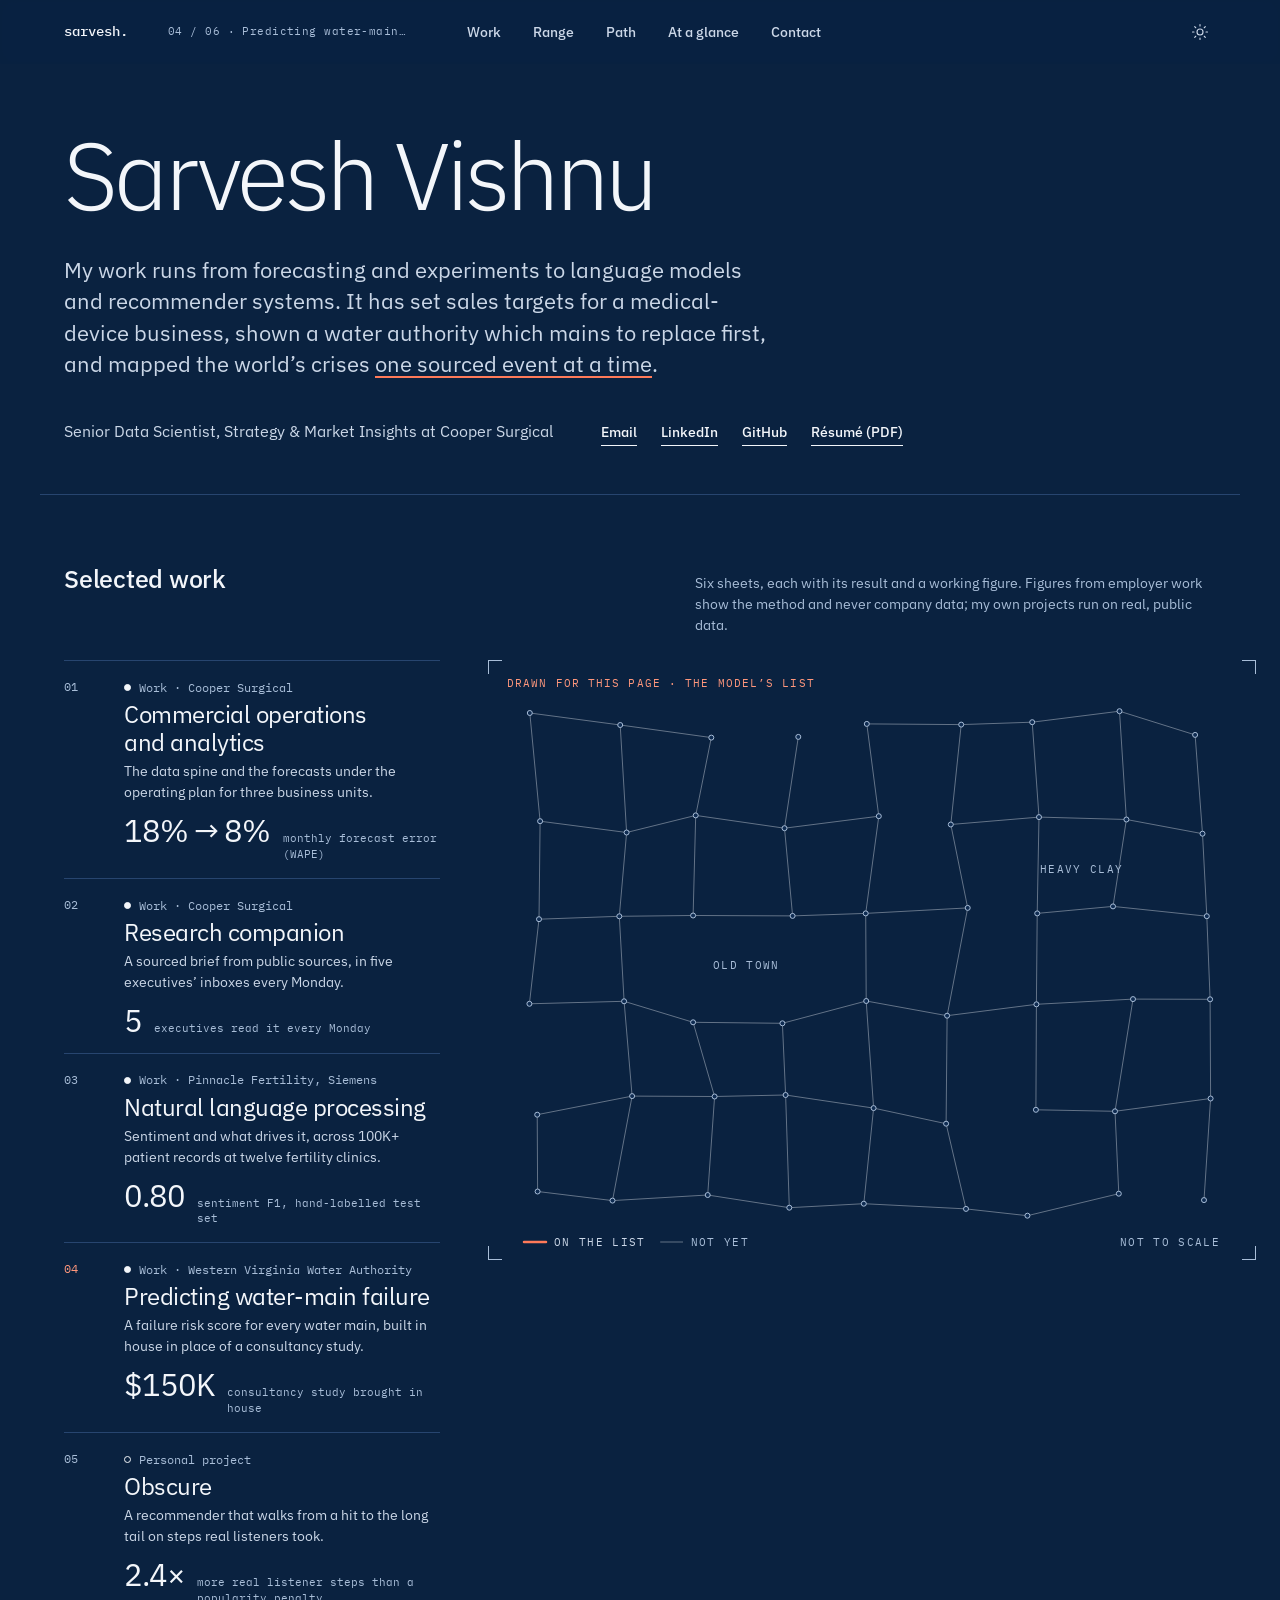
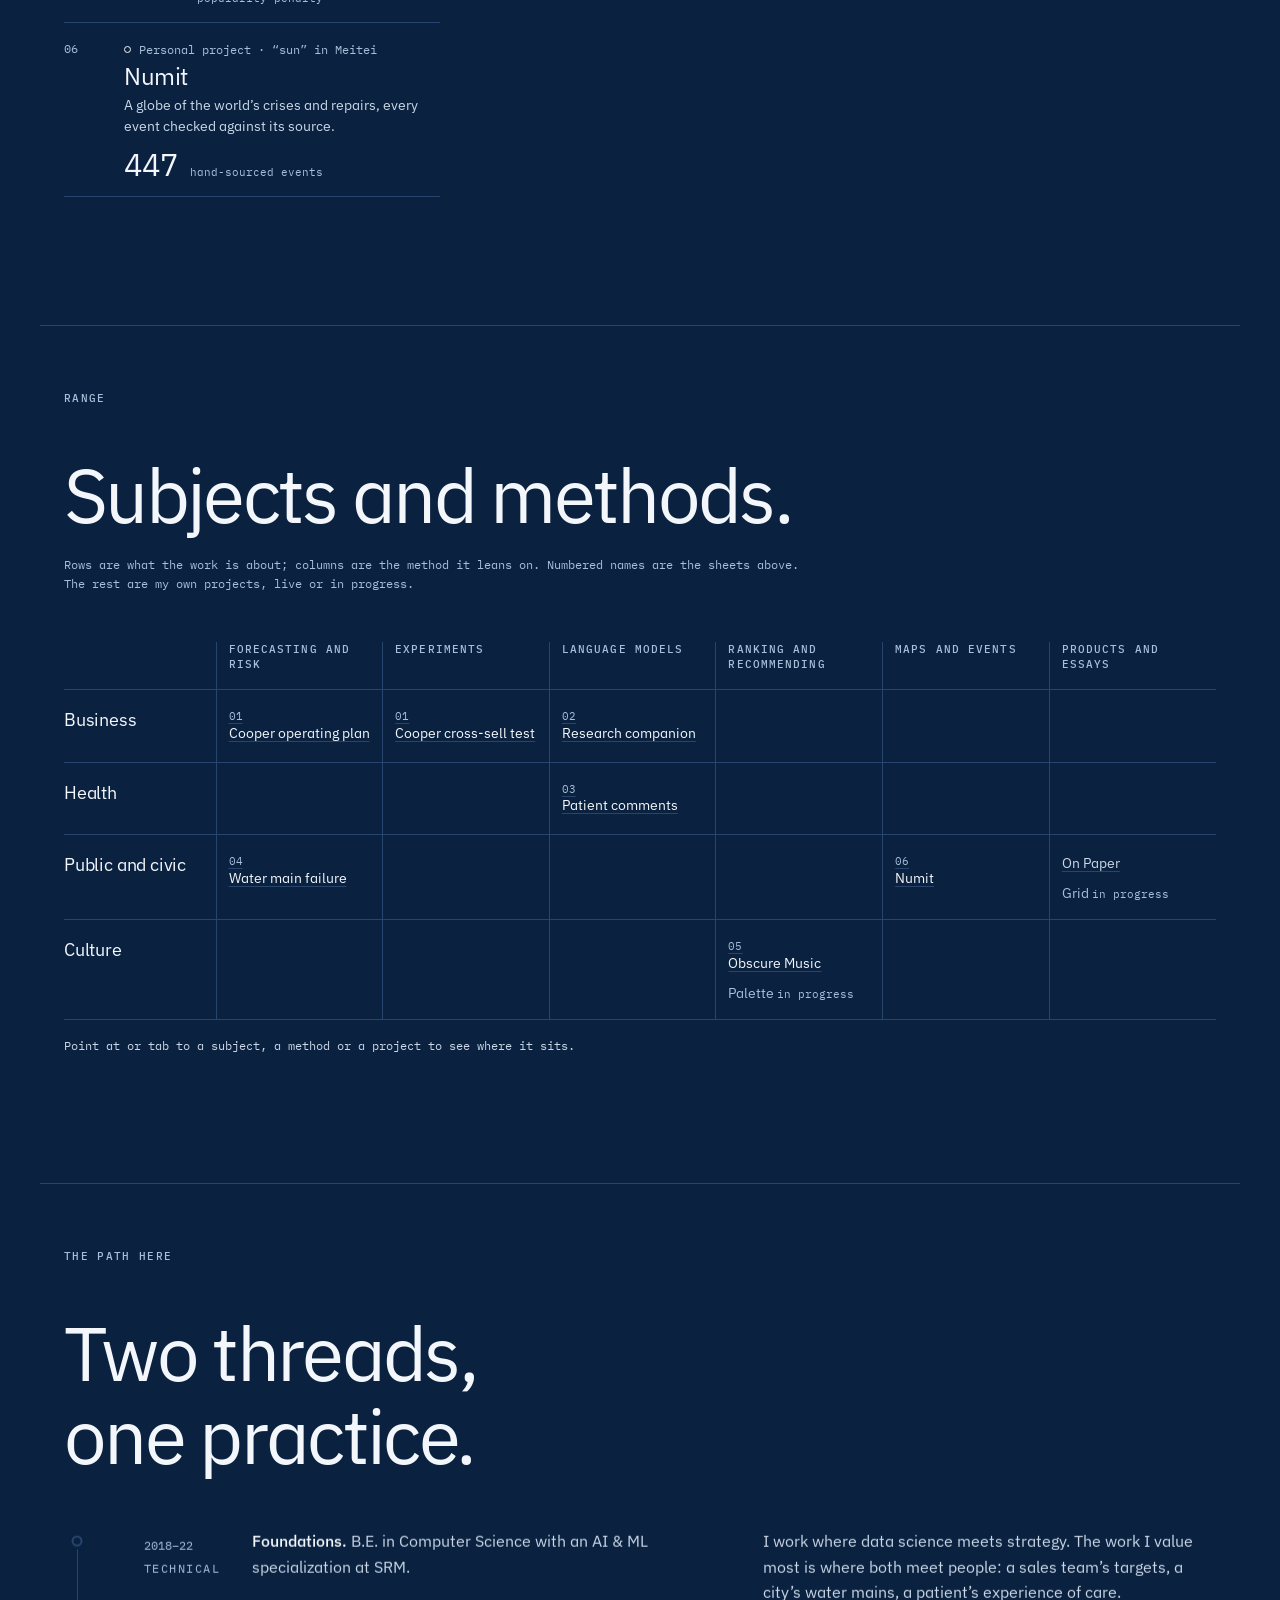
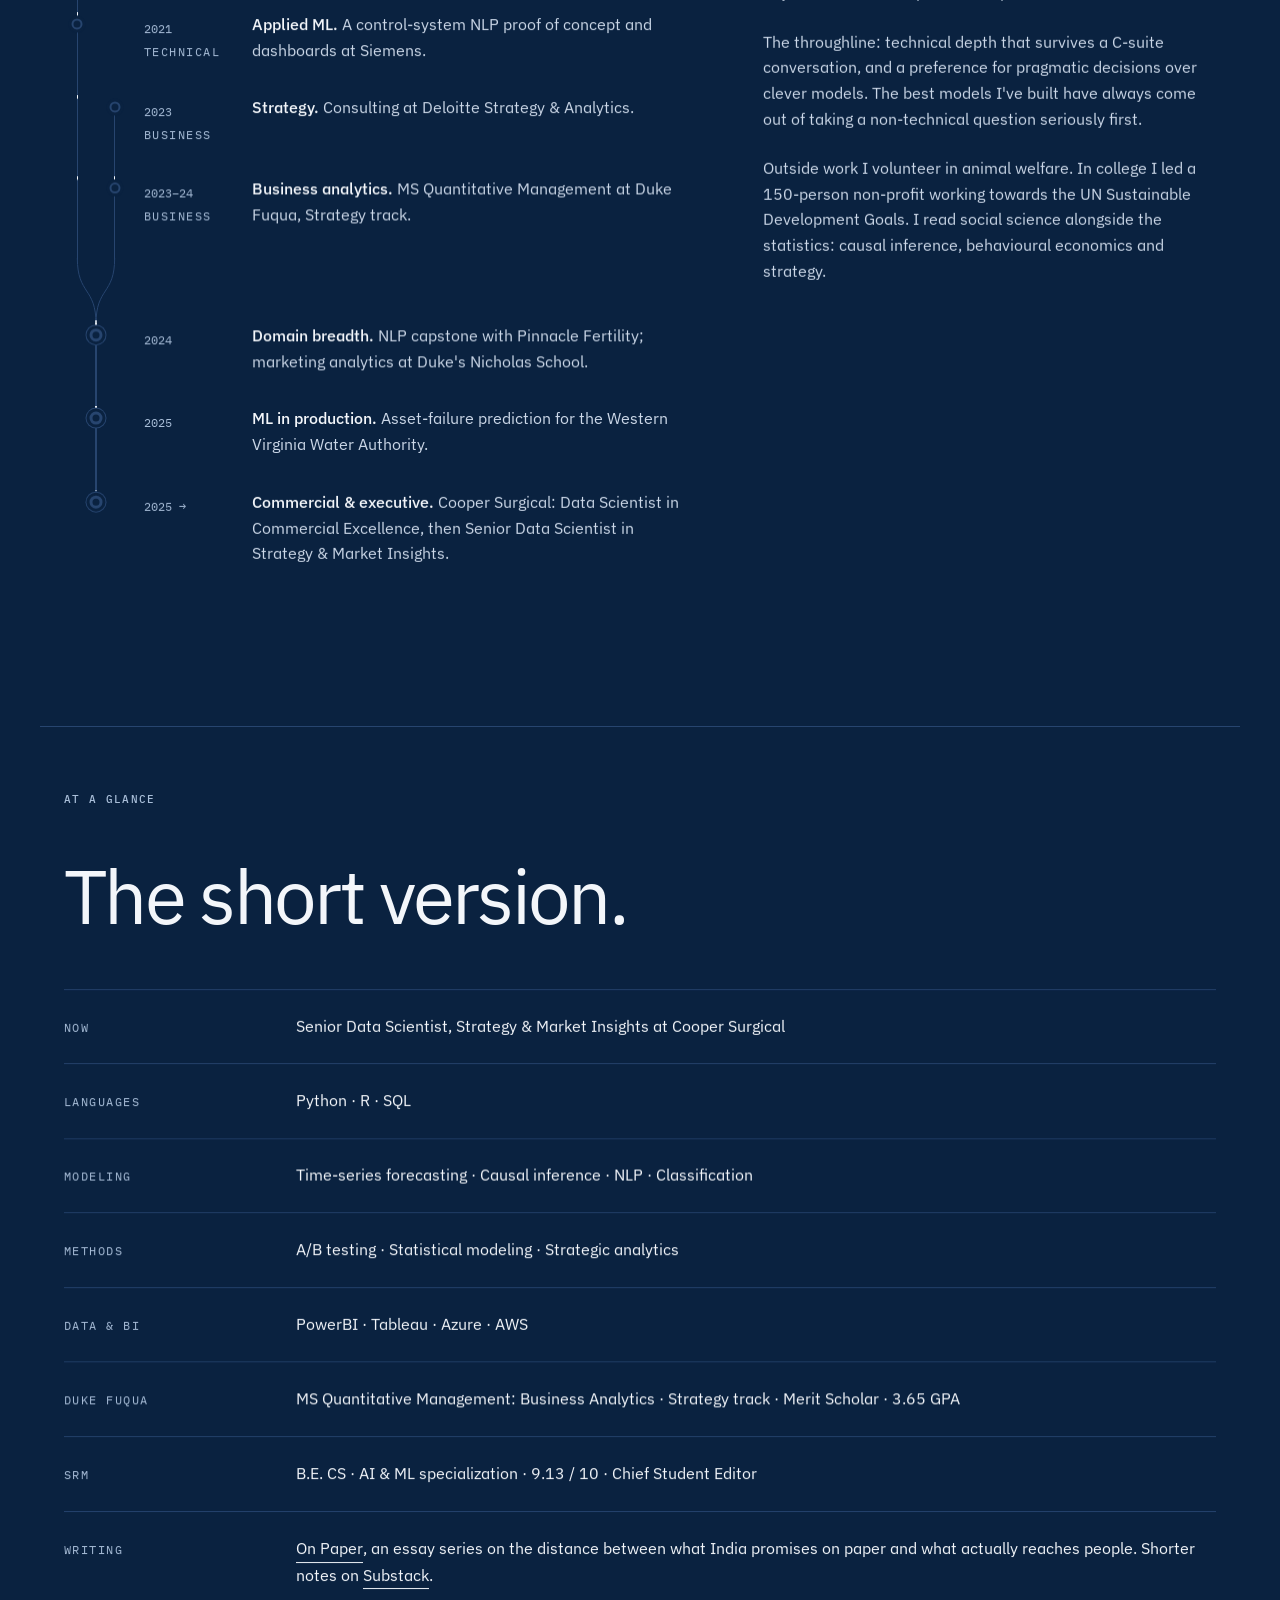
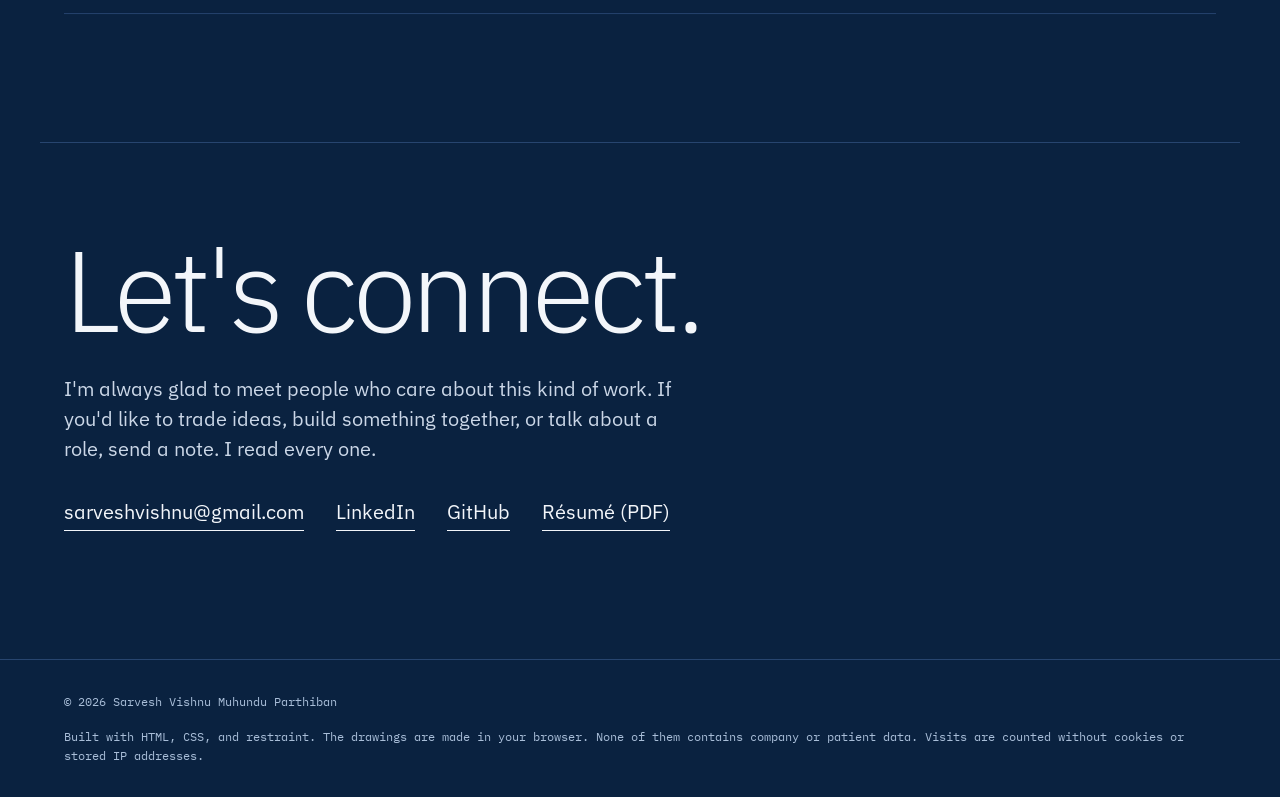
==== commit 83d12ffa: "Private visit counter: count.js on every page, résumé link tagged via=resume" ====
--- a/index.html
+++ b/index.html
@@ -338,7 +338,7 @@
   <footer class="site-footer">
     <div class="footer-inner">
       <p class="foot-line">© 2026 Sarvesh Vishnu Muhundu Parthiban</p>
-      <p class="foot-line foot-meta">Built with HTML, CSS, and restraint. The drawings are made in your browser. None of them contains company or patient data.</p>
+      <p class="foot-line foot-meta">Built with HTML, CSS, and restraint. The drawings are made in your browser. None of them contains company or patient data. Visits are counted without cookies or stored IP addresses.</p>
     </div>
   </footer>
 
@@ -358,5 +358,6 @@
   <script src="main.js" defer></script>
   <script src="motion.js" defer></script>
   <script src="lab.js" defer></script>
+  <script src="count.js" defer></script>
 </body>
 </html>
--- a/styles.css
+++ b/styles.css
@@ -6,6 +6,27 @@
 /* -------------------------------------------------------------
    §2  Color · §3 Typography · §4 Spacing · §7 Motion
    ------------------------------------------------------------- */
+/* Metric-matched fallbacks (§14.35). Until Plex arrives the page sets in Arial, or its
+   metric twins Liberation Sans and Arimo on Linux, scaled to Plex's width and given Plex's
+   ascent and descent, so the swap does not rewrap the hero and push the index down.
+   Measured: Plex Sans 400 runs 1.0% wider than Arial, 300 runs 0.2% narrower. */
+@font-face {
+  font-family: 'Plex Sans Fallback';
+  src: local('Arial'), local('ArialMT'), local('Liberation Sans'), local('Arimo');
+  size-adjust: 100.5%;
+  ascent-override: 102%;
+  descent-override: 27.4%;
+  line-gap-override: 0%;
+}
+@font-face {
+  font-family: 'Plex Mono Fallback';
+  src: local('Courier New'), local('CourierNewPSMT'), local('Liberation Mono'), local('Cousine');
+  size-adjust: 100%;
+  ascent-override: 102.5%;
+  descent-override: 27.5%;
+  line-gap-override: 0%;
+}
+
 :root {
   /* Blueprint (design.md §14.16, deepened in §14.17). The ground is a deep Prussian,
      close to ink: the pigment's own masstone. Linework is near-white, and one
@@ -27,8 +48,8 @@
   --error:           #9F2B2B;
 
   /* Type stacks */
-  --font-sans: 'IBM Plex Sans', 'Helvetica Neue', system-ui, sans-serif;
-  --font-mono: 'IBM Plex Mono', 'SF Mono', ui-monospace, monospace;
+  --font-sans: 'IBM Plex Sans', 'Plex Sans Fallback', 'Helvetica Neue', system-ui, sans-serif;
+  --font-mono: 'IBM Plex Mono', 'Plex Mono Fallback', 'SF Mono', ui-monospace, monospace;
 
   /* Type scale (1.250 modular) */
   --text-2xs:  11px;
@@ -62,7 +83,8 @@
 
   /* Layout */
   --content-max: 1200px;
-  --reading-max: 56ch;   /* about 70 characters of running text; a ch is wider than the average letter (§14.23) */
+  --ch: 0.6em;           /* Plex's "0" is 0.6em in Sans and Mono: measures stay put while a fallback font shows (§14.35) */
+  --reading-max: calc(56 * var(--ch));   /* about 70 characters of running text; a ch is wider than the average letter (§14.23) */
   --gutter:      24px;
   --header-h:    64px;
 
@@ -169,7 +191,7 @@
   letter-spacing: -0.035em;
   color: var(--ink);
   margin-top: var(--space-6);
-  max-width: 18ch;
+  max-width: calc(18 * var(--ch));
   text-wrap: balance;
 }
 
@@ -305,7 +327,7 @@
 .hero-say { margin: 0; }
 .hero-proof {
   margin-top: var(--space-8);
-  max-width: 54ch;
+  max-width: calc(54 * var(--ch));
   font-size: clamp(var(--text-lg), 1.7vw, var(--text-xl));   /* it follows the name directly, so it steps up on a wide sheet */
   line-height: 1.45;
   color: var(--ink-soft);
@@ -403,7 +425,7 @@
   --lane-b: 79.1667%;              /* 38 / 48 */
   --lane-m: 50%;
   margin-top: var(--space-8);
-  max-width: 76ch;
+  max-width: calc(76 * var(--ch));
 }
 .path-grid {
   display: grid;
@@ -504,7 +526,7 @@
   line-height: 1.6;
   color: var(--ink-soft);
   padding: 0 0 var(--space-8);
-  max-width: 60ch;
+  max-width: calc(60 * var(--ch));
 }
 .th-body strong { font-weight: 500; color: var(--ink); }
 
@@ -546,7 +568,7 @@
   margin-bottom: var(--space-6);
 }
 .sheets-title { font-size: var(--text-xl); font-weight: 500; letter-spacing: -0.01em; color: var(--ink); }
-.sheets-note { max-width: 62ch; font-size: var(--text-sm); line-height: 1.5; color: var(--ink-muted); }
+.sheets-note { max-width: calc(62 * var(--ch)); font-size: var(--text-sm); line-height: 1.5; color: var(--ink-muted); }
 .sheets { position: relative; }
 .sheet-list { border-top: 1px solid var(--line); }
 .sheet { border-bottom: 1px solid var(--line); }
@@ -593,8 +615,8 @@
   text-wrap: balance;
   transition: color var(--duration-fast) ease;
 }
-.sheet-desc { max-width: 52ch; font-size: var(--text-sm); line-height: 1.5; color: var(--ink-soft); text-wrap: pretty; }
-.sheet-result { display: grid; justify-items: end; gap: var(--space-1); text-align: right; max-width: 15ch; }
+.sheet-desc { max-width: calc(52 * var(--ch)); font-size: var(--text-sm); line-height: 1.5; color: var(--ink-soft); text-wrap: pretty; }
+.sheet-result { display: grid; justify-items: end; gap: var(--space-1); text-align: right; max-width: calc(15 * var(--ch)); }
 .sheet-result b {
   font-size: clamp(var(--text-2xl), 2.6vw, var(--text-4xl));
   font-weight: 400;
@@ -604,7 +626,7 @@
   white-space: nowrap;
   color: var(--ink);
 }
-.sheet-result span { font-family: var(--font-mono); font-size: var(--text-2xs); line-height: 1.4; color: var(--ink-muted); }
+.sheet-result > span { font-family: var(--font-mono); font-size: var(--text-2xs); line-height: 1.4; color: var(--ink-muted); }
 .sheet-link:hover .sheet-name, .sheet-link:focus-visible .sheet-name { color: var(--mark); }
 .sheet-link:focus-visible { outline: 2px solid var(--mark); outline-offset: 4px; }
 .sheet.is-active .sheet-no { color: var(--accent-deep); }
@@ -971,7 +993,7 @@
   line-height: 1;
   letter-spacing: -0.03em;
   margin-top: var(--space-6);
-  max-width: 18ch;
+  max-width: calc(18 * var(--ch));
   text-wrap: balance;
 }
 
@@ -985,7 +1007,7 @@
   letter-spacing: 0.12em;
   line-height: 1.7;
   color: var(--ink-muted);
-  max-width: 60ch;
+  max-width: calc(60 * var(--ch));
 }
 .project-byline a {
   display: inline-block;                                /* taller to tap, same line height */
@@ -1037,7 +1059,7 @@
   font-family: var(--font-mono);
   font-size: var(--text-xs);
   color: var(--ink-muted);
-  max-width: 60ch;
+  max-width: calc(60 * var(--ch));
 }
 @media (max-width: 640px) {
   .project-results { grid-template-columns: repeat(2, minmax(0, 1fr)); }
@@ -1190,7 +1212,7 @@
 }
 .project-hero--lead h1 {
   font-size: clamp(var(--text-3xl), 4.6vw, var(--text-6xl));
-  max-width: 22ch;
+  max-width: calc(22 * var(--ch));
 }
 .project-facts {
   max-width: var(--content-max);
@@ -1222,7 +1244,7 @@
   color: var(--ink);
 }
 .lab-lede {
-  max-width: 56ch;
+  max-width: calc(56 * var(--ch));
   font-size: var(--text-lg);
   line-height: 1.5;
   color: var(--ink-soft);
@@ -1299,7 +1321,7 @@
 .lab-range { display: flex; align-items: center; gap: var(--space-3); flex: 1 1 320px; min-width: 0; }
 .lab-range span { white-space: nowrap; }
 .lab-range input { flex: 1 1 auto; min-width: 80px; min-height: 28px; accent-color: var(--accent); }
-.lab-range output { min-width: 9ch; color: var(--accent-deep); font-variant-numeric: tabular-nums; text-align: right; }
+.lab-range output { min-width: calc(9 * var(--ch)); color: var(--accent-deep); font-variant-numeric: tabular-nums; text-align: right; }
 .lab-checks { display: flex; flex-wrap: wrap; gap: var(--space-2) var(--space-4); border: 0; padding: 0; margin: 0; }
 .lab-checks legend { position: absolute; width: 1px; height: 1px; overflow: hidden; clip: rect(0 0 0 0); }
 .lab-checks label { display: inline-flex; align-items: center; gap: var(--space-2); cursor: pointer; }
@@ -1342,7 +1364,7 @@
 }
 .lab-always {
   margin-top: var(--space-4);
-  max-width: 62ch;
+  max-width: calc(62 * var(--ch));
   font-size: var(--text-base);
   line-height: 1.6;
   color: var(--ink-soft);
@@ -1353,7 +1375,7 @@
   margin-top: var(--space-6);
   padding-left: var(--space-4);
   border-left: 2px solid var(--mark);
-  max-width: 68ch;
+  max-width: calc(68 * var(--ch));
   font-family: var(--font-mono);
   font-size: 13px;                                      /* the notes say what is invented: not the smallest type (§14.23) */
   line-height: 1.7;
@@ -1388,7 +1410,7 @@
 .contact-links { display: flex; flex-wrap: wrap; gap: var(--space-2) var(--space-8); margin-top: var(--space-8); font-size: var(--text-lg); }
 .contact-links a { padding-bottom: 2px; color: var(--mark); border-bottom: 1px solid currentColor; transition: color var(--duration-fast) ease; }
 .contact-links a:hover { color: var(--accent); }
-.contact-line { grid-column: 1 / -1; margin-top: calc(var(--space-4) - var(--gutter)); max-width: 52ch; font-size: var(--text-lg); line-height: 1.5; color: var(--ink-soft); }
+.contact-line { grid-column: 1 / -1; margin-top: calc(var(--space-4) - var(--gutter)); max-width: calc(52 * var(--ch)); font-size: var(--text-lg); line-height: 1.5; color: var(--ink-soft); }
 
 /* Long reading follows the sheet the reader chose (§14.23): a hairline and room above it set it apart */
 .paper { margin-top: var(--space-16); padding: var(--space-24) 0; }
@@ -1484,7 +1506,7 @@
   :root, :root[data-theme] {
     --canvas: #FFFFFF; --surface: #FFFFFF; --ink: #0A2240; --ink-soft: #23406A; --ink-muted: #4E6A8E;
     --line: #C9D4E2; --mark: #0A2240; --accent: #C93B1A; --tint: #FFFFFF;
-    --reading-max: 65ch;                                /* paper is read closer than a screen; the wider measure keeps two pages */
+    --reading-max: calc(65 * var(--ch));                                /* paper is read closer than a screen; the wider measure keeps two pages */
   }
   html { font-size: 10pt; }
   body { background: #FFFFFF; color: var(--ink); }
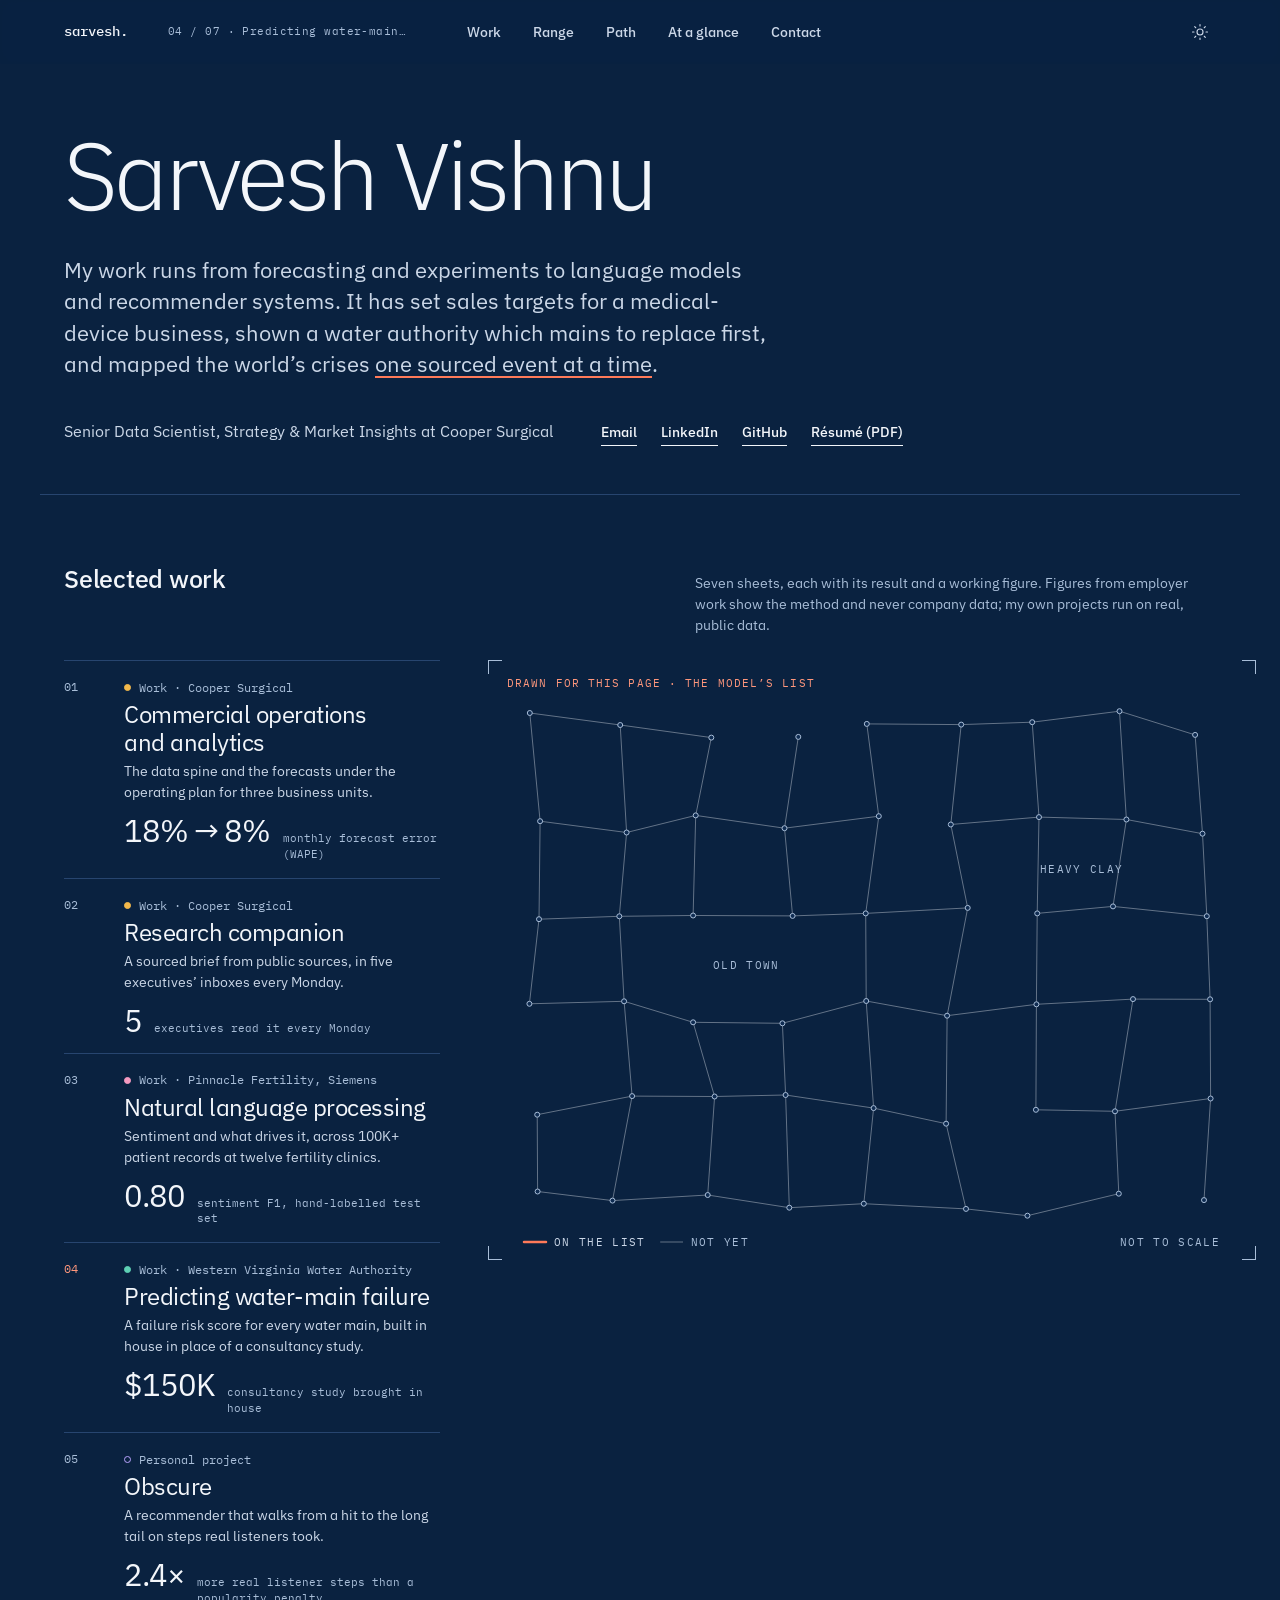
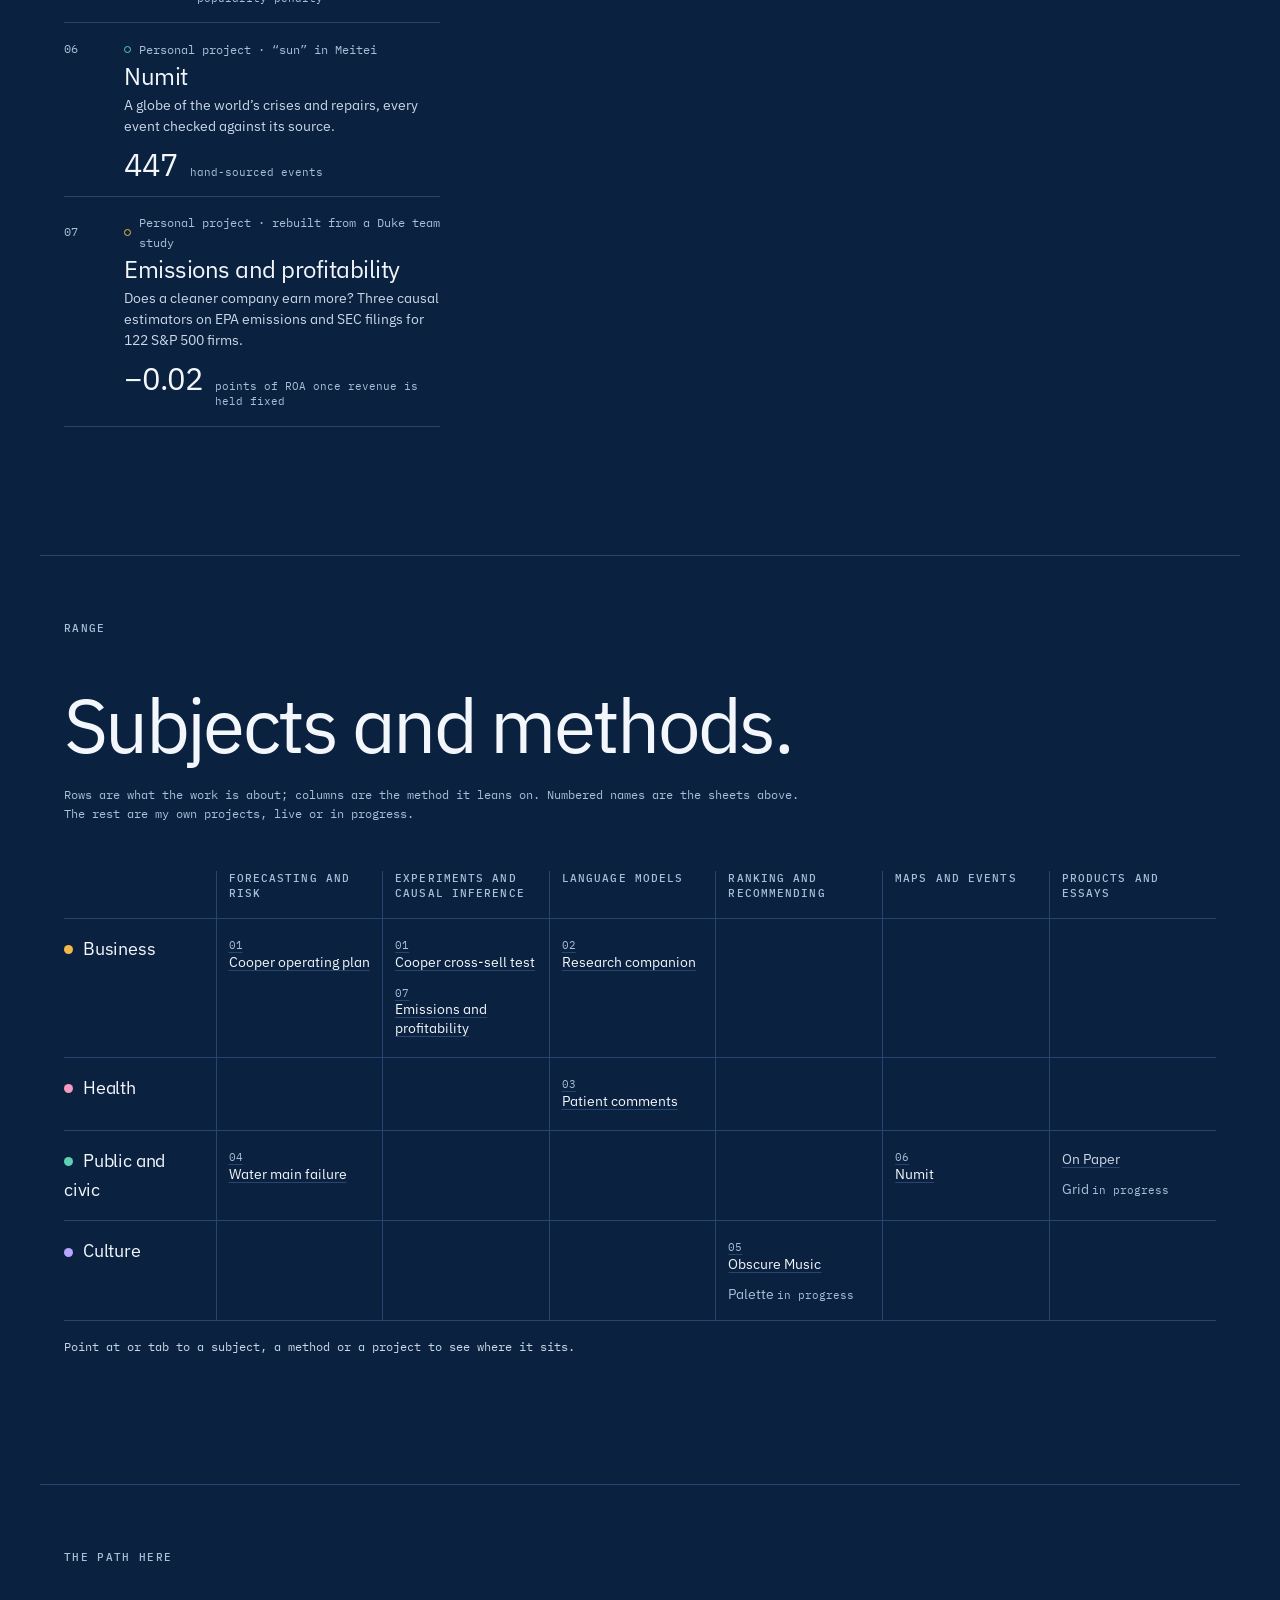
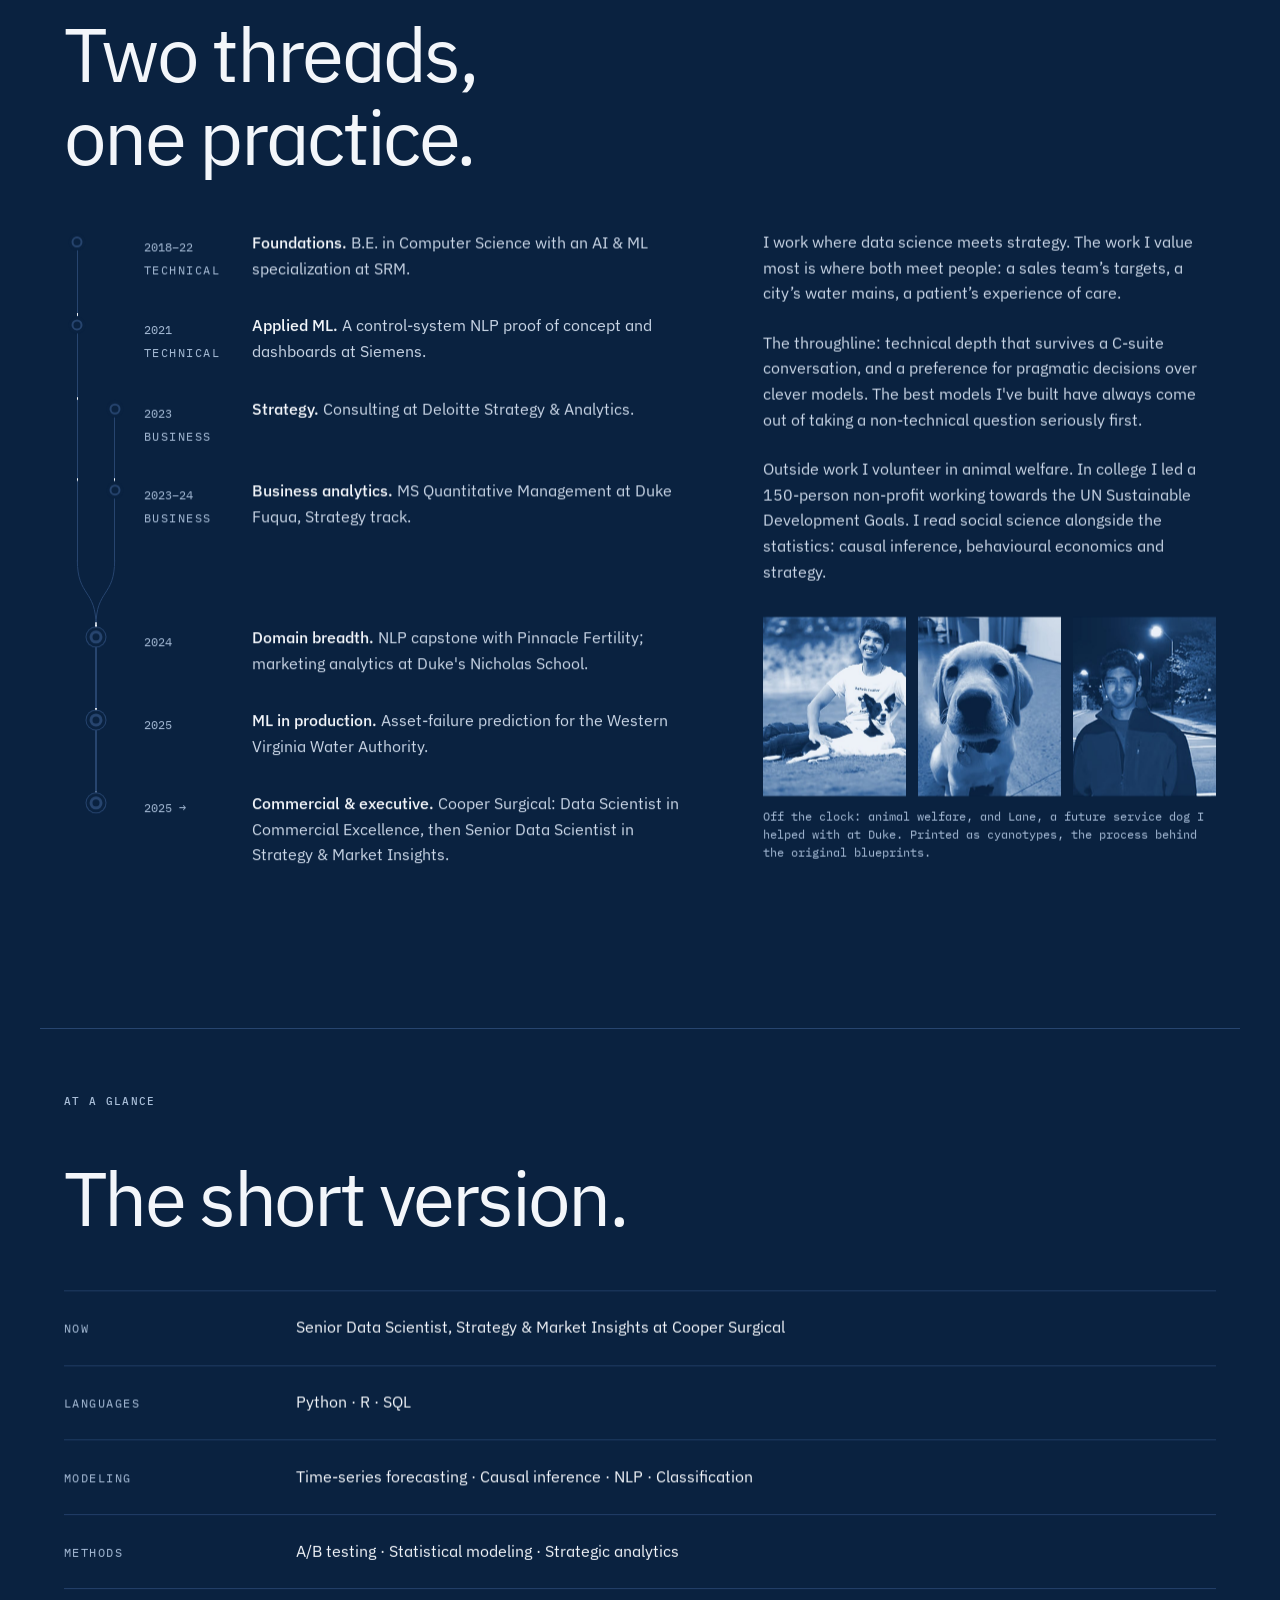
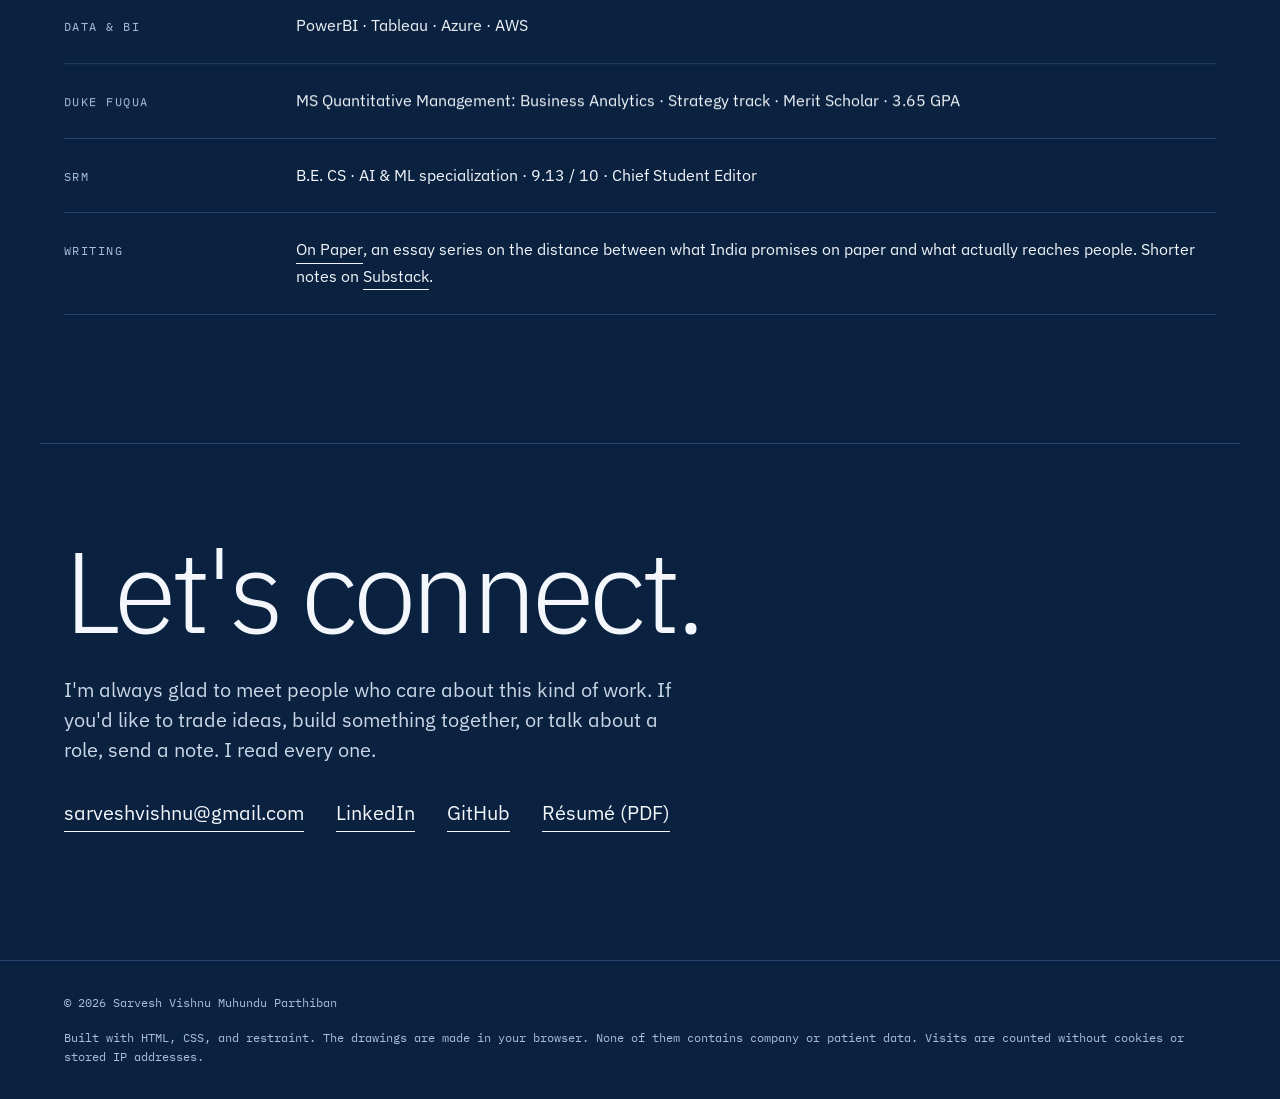
==== commit c4f3ffdd: "Sheet 07, emissions and profitability: a causal study rebuilt on EPA and SEC data; subject colours a" ====
--- a/index.html
+++ b/index.html
@@ -100,12 +100,12 @@
     <section class="section work" id="work" aria-labelledby="work-title">
       <header class="sheets-head">
         <h2 id="work-title" class="sheets-title">Selected work</h2>
-        <p class="sheets-note">Six sheets, each with its result and a working figure. Figures from employer work show the method and never company data; my own projects run on real, public data.</p>
+        <p class="sheets-note">Seven sheets, each with its result and a working figure. Figures from employer work show the method and never company data; my own projects run on real, public data.</p>
       </header>
 
       <div class="sheets" data-sheets>
         <ol class="sheet-list" role="list">
-          <li class="sheet is-active" id="p-commercial" data-kind="work">
+          <li class="sheet is-active" id="p-commercial" data-kind="work" data-subject="business">
             <a class="sheet-link" aria-labelledby="p-commercial-name" aria-describedby="p-commercial-kind p-commercial-desc p-commercial-res" href="work/commercial-analytics.html">
               <span class="sheet-no" aria-hidden="true">01</span>
               <div class="sheet-main">
@@ -120,7 +120,7 @@
               <span class="tile-tag">Schematic</span>
             </span></span>
           </li>
-          <li class="sheet" id="p-companion" data-kind="work">
+          <li class="sheet" id="p-companion" data-kind="work" data-subject="business">
             <a class="sheet-link" aria-labelledby="p-companion-name" aria-describedby="p-companion-kind p-companion-desc p-companion-res" href="work/research-companion.html">
               <span class="sheet-no" aria-hidden="true">02</span>
               <div class="sheet-main">
@@ -135,7 +135,7 @@
               <span class="tile-tag">Written for this page</span>
             </span></span>
           </li>
-          <li class="sheet" id="p-nlp" data-kind="work">
+          <li class="sheet" id="p-nlp" data-kind="work" data-subject="health">
             <a class="sheet-link" aria-labelledby="p-nlp-name" aria-describedby="p-nlp-kind p-nlp-desc p-nlp-res" href="work/nlp.html">
               <span class="sheet-no" aria-hidden="true">03</span>
               <div class="sheet-main">
@@ -150,7 +150,7 @@
               <span class="tile-tag">Written for this page</span>
             </span></span>
           </li>
-          <li class="sheet" id="p-water" data-kind="work">
+          <li class="sheet" id="p-water" data-kind="work" data-subject="civic">
             <a class="sheet-link" aria-labelledby="p-water-name" aria-describedby="p-water-kind p-water-desc p-water-res" href="work/wv-water.html">
               <span class="sheet-no" aria-hidden="true">04</span>
               <div class="sheet-main">
@@ -165,7 +165,7 @@
               <span class="tile-tag">Drawn for this page</span>
             </span></span>
           </li>
-          <li class="sheet" id="p-obscure" data-kind="personal">
+          <li class="sheet" id="p-obscure" data-kind="personal" data-subject="culture">
             <a class="sheet-link" aria-labelledby="p-obscure-name" aria-describedby="p-obscure-kind p-obscure-desc p-obscure-res" href="work/obscure.html">
               <span class="sheet-no" aria-hidden="true">05</span>
               <div class="sheet-main">
@@ -180,7 +180,7 @@
               <span class="tile-tag">Real data · ListenBrainz</span>
             </span></span>
           </li>
-          <li class="sheet" id="p-numit" data-kind="personal">
+          <li class="sheet" id="p-numit" data-kind="personal" data-subject="civic">
             <a class="sheet-link" aria-labelledby="p-numit-name" aria-describedby="p-numit-kind p-numit-desc p-numit-res" href="work/numit.html">
               <span class="sheet-no" aria-hidden="true">06</span>
               <div class="sheet-main">
@@ -193,6 +193,21 @@
             <span class="sheet-fig" aria-hidden="true"><span class="tile-fig" data-lab="globe">
               <!-- fig:numit --><svg viewBox="0 0 1000 540" preserveAspectRatio="xMidYMid meet" focusable="false"><path class="gl-grat" d="M561,28l-29,-4M518,21l-6,0M485,20l4,1M442,27l27,-3M337,80l7,-6l34,-22l39,-15l41,-9M324,455l-12,-13l-25,-33l-18,-38l-11,-41l-3,-42l3,-43l11,-42l18,-40l25,-36l30,-33l35,-26l39,-21l41,-13M439,518l-1,0l-29,-11l-26,-19l-22,-25l-19,-30l-13,-36l-8,-40l-3,-41l3,-44l8,-43l13,-42l19,-39l22,-36l26,-30l29,-25l30,-18M482,525l-6,-1l-11,-9l-10,-16l-8,-23l-7,-29l-6,-35l-3,-38l-1,-42l1,-44l3,-44l6,-43l7,-41l8,-37l10,-33l11,-28l12,-21M515,526l6,-2l10,-9l8,-16l8,-23l6,-29l5,-34l2,-39l1,-42l-1,-43l-2,-44l-5,-43l-6,-41l-8,-38l-8,-33l-10,-27l-10,-21M558,519l2,0l28,-11l25,-19l22,-24l17,-31l13,-36l8,-39l3,-42l-3,-43l-8,-44l-13,-42l-17,-39l-22,-36l-25,-31l-28,-25l-29,-18M663,466l23,-22l25,-34l18,-37l11,-41l3,-42l-3,-43l-11,-42l-18,-40l-25,-37l-30,-32l-34,-27l-39,-21l-41,-14M676,91l-18,-16l-35,-22l-39,-16l-41,-8M386,499l9,4l14,4l17,3l19,3l20,2l22,1l22,0l22,-1l20,-1l20,-3l17,-3l14,-4l12,-5M283,404l4,5l13,8l18,8l24,8l29,6l33,4l36,4l37,1l38,1l38,-2l36,-3l34,-4l29,-6l25,-7l20,-8l14,-9l6,-6M247,273l1,4l7,11l14,10l21,9l28,9l33,7l38,5l41,4l44,2l44,0l43,-2l42,-3l38,-5l35,-7l29,-8l22,-9l16,-10l9,-11l1,-6M283,142l-1,3l-1,9l6,9l13,9l18,8l24,7l29,6l33,5l36,3l37,2l38,0l38,-1l36,-3l34,-5l29,-6l25,-7l20,-8l14,-8l7,-9l1,-9l-2,-5M386,47l-8,5l-4,5l0,6l3,5l7,5l11,5l14,4l17,3l19,3l20,2l22,1l22,0l22,-1l20,-2l20,-2l17,-4l14,-4l12,-4l8,-5l4,-5l0,-6l-3,-5l-7,-5l-2,-1"/><path class="gl-land" d="M470,354l-2,7l8,18l2,15l-5,8l-19,10l4,16l-11,5l0,10l-12,12l-8,3l-20,0l-5,-4l-2,-6l-15,-17l-8,-18l-12,-16l-2,-9l4,-18l-8,-25l-12,-19l3,-20l-3,-5l-9,1l-5,-10l-20,1l-20,-5l-7,-14l-5,-25l0,-12l6,-13l4,-17l12,-16l16,-11l6,-9l13,-11l8,5l11,-3l23,2l4,1l-7,13l24,18l6,-7l5,-2l24,11l8,-3l12,2l10,-23l-29,-1l-3,-12l11,-6l14,-2l15,5l11,-2l0,-5l-14,-10l8,-7l-12,3l3,5l-8,3l-4,-4l3,-3l-7,-2l-12,14l1,6l-8,2l-3,-3l-5,1l0,3l-3,-2l2,9l-5,3l0,3l-4,-1l-3,-15l2,-6l-8,-8l0,-5l-3,0l1,-3l-5,0l-1,5l11,17l-5,-2l-1,6l-5,4l2,-4l0,-4l-11,-19l-8,2l-9,-1l-2,4l-11,6l-7,8l-15,3l1,-4l-6,-1l14,-23l4,-2l12,5l7,-9l0,-11l6,2l2,-4l7,0l14,-7l7,-1l3,-1l2,-5l4,-4l6,-2l-2,4l-5,3l0,5l20,1l5,-2l4,-7l4,2l4,-5l-2,-2l13,-1l-13,-1l-2,-3l5,-7l10,-4l-2,-3l-3,0l-4,3l-9,4l-4,5l1,4l-6,3l-7,8l-8,2l4,-14l-6,3l-4,-2l7,-10l39,-16l14,-3l3,2l-2,1l1,2l14,4l1,4l-3,1l-11,-2l2,2l-1,4l3,3l0,-3l2,-2l4,3l2,-1l-1,-2l4,-3l3,2l1,-2l-1,-5l4,1l1,1l-2,2l1,1l7,-4l5,-2l2,0l-2,1l8,-2l3,2l0,-2l-2,-1l1,-1l14,4l1,-2l-5,-2l-3,-3l1,-5l5,1l0,2l3,2l2,3l3,1l0,7l2,-1l1,-4l-2,-3l-4,-2l0,-2l-4,-1l2,-2l-2,-2l2,1l2,3l1,0l-1,-2l0,-1l6,0l-6,-4l6,-1l-3,-1l0,-1l5,-5l-2,-3l6,1l1,-1l5,1l3,3l11,-2l-3,-1l2,-1l12,3l-4,-2l1,-2l-4,-1l-1,-1l0,-2l5,0l-3,-2l3,1l-5,-2l1,0l-2,-1l-1,0l-2,-1l-5,-1M640,62l-5,-3l-5,-3l-18,-10M603,42l11,5l-4,-2l3,2l8,4l1,1l5,3l-3,-2l0,1l6,5l16,14l3,1l-2,-3l7,4l13,11l8,8l8,11l1,3l8,15l9,9l5,6l0,4l-6,-7l-1,-2l-3,-2l-4,-5l-2,5l-3,-6l-2,-2l1,9l1,2l5,4l3,-3l3,12l11,9l1,5l3,3l3,6l4,18l-1,9l-6,10l1,6l-6,-5l-2,11l14,23l1,8l-6,18l-1,-7l-15,-10l1,19l11,13l4,17l-7,-4l-5,-15l-4,-7l-1,3l-1,-17l-8,-22l-5,7l-3,0l-2,-10l-13,-17l-2,0l0,5l-10,3l0,6l-17,22l1,25l-7,12l-19,-33l-6,-23l-8,2l-19,-18l-34,1l-4,-6l-7,4l-13,-5l-6,-11l-7,1l11,23l1,-6l2,1l1,8l9,0l8,-12l3,10l13,8l-8,9l1,6l-10,8l-27,15l-23,5l-3,-17l-14,-20l-2,-11l-14,-19l2,-7l-5,8l-4,-9l9,29l4,5l3,16l23,27l-2,3l7,5l29,-6l-11,29l-36,34l-5,9M433,29l2,-1l-6,2l-3,1l-1,0M394,43l-5,3l-4,2M378,51l4,-2l-13,8l-3,2l-8,5l-6,5l-4,2l-4,2l2,-1M247,286l1,3l3,17l2,15l2,13l4,16M444,520l2,0l6,1l2,0l19,3l6,0l1,-1l9,1l26,-2l10,1l12,-1l-1,0l-4,1l1,0l-3,1l1,0l9,-2l7,-1l12,-3l5,-1l4,-1l6,-1l5,-2M585,511l3,-1M711,413l-6,8l-3,3l-5,5l-2,0l7,-10l8,-17l1,0l2,-6l5,-11l-1,3l6,-9l7,-8l6,-15l0,1l1,-2l4,-11l2,-3l0,2l3,-11l1,-4l0,-3l1,0M712,412l-1,1M468,29l3,1l2,1l-2,2l-5,-1l1,1l-1,0l-2,1l5,0l-2,1l-6,0l1,1l-7,1l-4,1l-2,2l-3,-1l-2,2l-3,1l-3,2l-6,0l-4,2l-1,-1l-4,4l1,-3l-3,2l-2,0l2,2l-26,1l-11,4l-3,2l-7,4l6,-6l24,-12l10,-3l-1,-1l5,-1l-2,1l6,-3l3,-1l14,-4l5,-2l6,-2l0,1l4,-1l3,0l3,0l3,0l3,0l1,2l-3,1l4,-1M437,29l1,-1l-15,5l-6,2l-12,5l-5,2l7,-4l-13,6l-2,1l6,-4l-8,4l17,-7l1,-1M411,36l-2,1l5,-2l3,-1l13,-4l5,-1l9,-3l5,-1l-2,1l-1,0l-3,1l1,0l-4,1l-3,0l0,1M476,24l0,1l-6,2l-4,0l-1,0l-5,-1l-4,0l-1,0l-3,0l7,-2l1,0l2,0l-3,1l4,-1l1,0l5,0l-2,1l3,-1l6,0M752,292l0,-2l0,3l0,-4l1,-4l-1,-2l1,-5l0,8l0,1M746,282l2,-5l0,6l-5,6l0,3l1,3l3,-6l-2,8l1,10l-1,3l1,-4l-2,2l0,-7l-1,1l0,11l-2,1l1,-9l-1,-2l2,-15l1,-5l2,-1M386,100l3,-8l-2,1l3,-5l8,-5l3,1l-5,3l4,0l-7,5l0,6l-2,5l2,1l-7,6l-13,-2l7,-2l-1,-3l2,0l3,-4l2,1M695,113l11,15l2,5l3,5l-3,-3l1,5l2,2l5,9l-3,-4l-3,-3l-4,-11l0,-2l-5,-7l2,1l-5,-7l-8,-10l-1,-2l6,7M736,271l2,-8l3,4l-2,12l3,8l-2,2l-2,22l-3,1l-2,-3l-5,3l-3,-13l2,-8l3,0l6,-20M509,54l4,-4l9,-3l1,0l0,1l-6,3l-3,4l-1,3l4,3l-6,0l-4,-3l3,-4l-1,0M345,74l-4,3l-4,3l-2,2l-4,4l-3,2l4,-4l-1,1l6,-5l9,-7l-1,1M472,22l-1,0l-1,0l3,-1M476,21l4,0M482,21l-1,0l-8,0l3,0l-4,1M648,71l16,11l5,5l4,3l-1,-1l3,3l-3,-2l-21,-17l-2,-2l-2,-1l1,1M412,60l-3,1l0,2l-11,2l-1,-3l2,-1l1,-2l1,1l0,-2l3,-1l1,2l7,1M715,309l4,7l-2,12l-2,1l-5,-4l-12,-25l-7,-11l6,-1l9,12l5,0l4,9M515,386l4,10l-3,2l-12,34l-6,2l-6,-2l-3,-8l5,-10l0,-14l7,-1l14,-13M680,96l-2,-2l4,3l5,6l-2,-1l4,4l0,1l-3,-3l-3,-4l-7,-7l4,3M461,23l-3,1l-1,0l-2,0M474,23l-5,1l-4,0l1,-1l2,0l2,0l4,0M747,247l1,14l-2,-2l-1,-6l-1,2l0,3l-1,-5l3,-7l-1,-4l2,5M452,25l4,-1l5,-1l4,0l-4,1l-4,0l-9,2l-1,0l5,-1M382,97l-5,5l-5,0l-2,-1l4,-2l3,-4l8,-3l0,3l-3,2M733,210l5,17l2,0l1,3l-3,-1l-1,1l-4,-9l-2,-11l2,0M466,23l-2,0l-2,0l2,0l2,-1l1,0l2,0l-3,1M477,22l-4,0l-3,0l2,0l4,0l1,0M723,329l7,-2l5,2l-7,4l-12,0l2,-4l5,0M529,37l0,-1l8,2l2,1l0,1l-9,-2l-1,-1M560,34l3,-1l3,1l0,1l-2,0l-4,-1M477,41l2,0l1,2l-9,3l3,-6l3,1M481,45l-3,0l-1,0l1,-1l3,1M647,290l0,5l-5,3l-3,-10l1,-7l7,9M397,162l2,0l-2,4l-3,1l-4,-6l7,1M738,252l-1,5l1,-11l0,-4l1,3l-1,7M711,141l-2,-4l1,1l1,2l1,3l-1,-2M439,28l3,-1l1,0l-6,2l2,-1M457,24l2,0l1,-1l1,0l-4,1M470,23l-3,0l2,0l3,-1l-2,1M480,21l-2,0l1,0l2,0l-1,0M456,24l-5,1l-1,0M450,25l4,-1l2,0M488,20l-2,1l-2,0l-1,0l5,-1M745,325l-2,5l2,-8l2,-4l-2,7M751,292l0,3l0,-1l-1,2l1,-4M750,272l1,3l0,8l-1,-5l0,-6M742,325l2,-4l-2,6l-1,-1l1,-1M563,32l2,1l-2,0l0,-1M558,27l-2,-1l2,1l2,0l-2,0M723,185l3,11l-3,-5l-1,-9l1,3M384,149l2,2l-2,5l-3,0l3,-7M742,244l1,-6l1,4l-1,6l-1,-4M743,232l2,9l-2,-3l-1,-6l1,0M453,180l6,-2l-2,3l-4,2l0,-3"/><circle class="gl-sphere" cx="500.0" cy="273.0" r="253.0"/><path class="gl-s" stroke-width="3.5" d="M533.6,226.3h0M386.6,172.0h0M421.7,150.1h0M682.8,131.3h0M537.0,222.7h0M386.5,107.3h0M576.6,163.9h0"/><path class="gl-s" stroke-width="4.8" d="M464.5,187.8h0M329.9,290.0h0M519.3,179.2h0M662.1,214.4h0M459.6,339.0h0M615.1,201.5h0M736.5,226.5h0M385.3,117.1h0M301.9,191.9h0M328.0,174.9h0M396.1,147.0h0M452.9,108.9h0M701.0,267.4h0M657.5,220.4h0M460.3,193.1h0M459.7,194.7h0M459.2,196.0h0M438.8,122.1h0M467.9,131.5h0M463.5,247.6h0M432.9,274.3h0M449.1,262.0h0M686.1,239.6h0M677.9,217.1h0M680.0,197.1h0M680.0,217.4h0M412.9,374.9h0M426.9,338.9h0M415.5,363.4h0M492.3,266.8h0M513.2,270.3h0M487.2,269.4h0M329.4,258.6h0M296.9,244.7h0M383.2,262.7h0M300.3,254.1h0M313.9,242.3h0M471.6,304.8h0M468.2,294.6h0M466.9,181.3h0M468.4,176.8h0M480.9,175.6h0M464.5,187.8h0M466.4,182.9h0M461.7,186.0h0M463.0,184.0h0M461.7,186.0h0M508.8,175.3h0M547.9,175.6h0M521.1,191.6h0M597.0,156.2h0M655.9,188.8h0M621.2,136.1h0M717.3,200.9h0M615.1,201.5h0M600.9,179.8h0M608.2,244.3h0M657.5,220.4h0M306.5,189.1h0M595.9,182.1h0M602.3,190.7h0M371.6,268.2h0M558.2,182.8h0M501.0,164.1h0M745.8,254.5h0M306.7,188.7h0M578.4,198.9h0M556.6,203.6h0M317.2,240.5h0M329.4,258.6h0M564.3,222.1h0M380.1,298.7h0M373.0,272.9h0M615.1,201.5h0M600.9,179.8h0M643.9,209.8h0M638.9,266.6h0M417.0,109.6h0M708.0,133.7h0M706.7,130.7h0M698.0,130.8h0M714.0,299.6h0M444.0,201.5h0M667.6,190.7h0M469.3,356.6h0M486.6,285.7h0M704.3,213.7h0M513.1,160.4h0"/><path class="gl-s" stroke-width="6.1" d="M457.0,121.1h0M510.6,265.9h0M348.6,282.2h0M582.2,221.5h0M679.8,217.9h0M670.0,223.8h0M317.8,260.7h0M519.3,179.2h0M582.0,179.9h0M682.8,131.3h0M350.3,296.3h0M463.2,186.1h0M371.2,344.3h0M734.4,299.5h0M615.1,201.5h0M521.9,223.2h0M412.9,374.9h0M441.4,331.3h0M597.6,157.8h0M479.2,104.0h0M347.1,273.5h0M456.2,196.3h0M457.0,195.9h0M459.7,194.7h0M457.0,195.9h0M459.8,194.3h0M457.0,195.9h0M457.0,195.9h0M456.6,196.3h0M474.5,134.4h0M467.6,124.9h0M459.7,135.5h0M457.0,121.1h0M443.5,264.8h0M401.5,270.2h0M456.3,268.1h0M410.9,277.4h0M678.4,212.4h0M671.3,225.3h0M669.9,224.7h0M682.7,227.2h0M425.7,342.2h0M430.7,325.0h0M419.8,338.3h0M491.4,274.7h0M495.7,278.3h0M317.2,240.5h0M317.8,260.7h0M319.0,253.7h0M462.9,282.9h0M472.2,274.8h0M476.1,294.3h0M460.4,188.5h0M519.3,179.2h0M670.7,207.2h0M502.4,162.9h0M582.0,179.9h0M311.8,249.5h0M328.1,255.1h0M673.5,227.9h0M426.9,338.9h0M431.6,325.0h0M438.4,291.0h0M365.8,273.2h0M476.4,387.6h0M582.0,179.9h0M669.4,223.0h0M469.8,266.8h0M441.4,331.3h0M319.5,257.9h0M323.4,254.9h0M323.3,263.4h0M325.3,244.9h0M332.2,248.4h0M364.5,266.3h0M345.5,262.0h0M428.1,329.5h0M399.2,354.0h0M412.9,374.9h0M680.0,217.4h0M685.6,226.4h0M686.0,239.1h0M490.7,260.2h0M497.0,266.4h0M590.3,181.5h0M587.2,208.8h0M469.8,266.8h0M468.2,264.5h0M460.5,267.4h0M383.9,308.3h0M397.8,300.8h0M387.6,304.9h0M462.9,282.9h0M470.8,296.8h0M478.4,282.5h0M467.1,272.0h0M582.0,179.9h0M586.6,180.3h0M614.1,216.5h0M670.4,207.3h0M670.5,209.5h0M626.0,236.0h0M629.7,248.8h0M629.2,207.1h0M317.8,260.7h0M476.4,387.6h0M311.8,249.5h0M430.3,291.8h0M479.2,104.0h0M465.9,90.2h0M701.5,420.9h0M387.1,174.2h0M435.7,155.0h0M444.0,201.5h0M502.8,226.0h0M684.9,175.9h0M518.2,219.4h0M507.7,205.8h0M456.0,161.3h0M639.3,224.0h0M629.2,207.1h0M460.2,193.9h0M461.1,188.9h0M502.8,224.7h0M519.3,179.2h0M437.3,311.1h0M475.6,274.5h0M441.4,331.3h0M341.7,278.7h0M317.8,260.7h0M404.0,283.8h0M468.6,132.7h0M452.9,108.9h0M340.1,160.1h0M433.9,162.5h0M615.1,201.5h0M657.5,220.4h0M670.1,205.5h0M588.3,178.0h0M708.7,294.2h0M659.0,177.3h0M717.3,200.9h0M719.2,186.6h0M735.5,309.7h0M353.1,144.0h0M457.0,195.9h0M443.4,281.1h0M490.3,322.1h0M387.7,128.3h0M281.0,237.1h0M444.2,156.1h0M344.1,281.4h0M472.1,296.4h0M396.6,107.4h0M425.8,394.4h0M461.3,197.3h0M479.2,104.0h0M472.2,274.8h0"/><path class="gl-s" stroke-width="7.4" d="M457.0,195.9h0M432.9,274.3h0M426.9,338.9h0M431.6,325.0h0M468.2,294.6h0M369.4,268.4h0M457.0,195.9h0M475.9,131.1h0M413.5,271.0h0M413.0,267.4h0M420.9,280.9h0M426.9,338.9h0M318.8,253.2h0M679.8,217.9h0M413.1,270.9h0M489.9,320.8h0M472.2,274.8h0M425.3,342.1h0M443.1,264.3h0M410.9,277.4h0M432.9,274.3h0M487.2,269.4h0M491.4,274.7h0M400.7,270.1h0M572.6,193.4h0M457.0,195.9h0M425.1,280.3h0M424.6,289.1h0M309.4,247.4h0M332.2,248.4h0M457.0,121.1h0M287.5,221.6h0M582.1,180.3h0M662.0,213.9h0M673.0,224.8h0M641.5,198.7h0M410.5,273.3h0M495.3,277.0h0M488.3,281.8h0M681.7,243.5h0"/><path class="gl-l-halo" stroke-width="7.2" d="M670.5,209.5h0M418.8,307.6h0M452.9,108.9h0"/><path class="gl-l-halo" stroke-width="8.4" d="M348.6,282.2h0M300.2,254.6h0M705.0,126.5h0M444.2,156.1h0M329.9,290.0h0M393.8,132.3h0M429.9,433.6h0M662.1,214.4h0M353.1,144.0h0M397.6,62.2h0M717.3,240.8h0M415.0,418.9h0M453.4,90.7h0M459.6,339.0h0M430.7,340.4h0M612.3,246.4h0M615.1,201.5h0M502.4,162.9h0M492.3,266.8h0M689.5,237.2h0M460.0,339.0h0M733.9,216.7h0M424.3,166.5h0M461.7,186.0h0M384.9,182.9h0"/><path class="gl-l-halo" stroke-width="9.6" d="M457.0,195.9h0M457.0,121.1h0M641.9,200.8h0M441.4,331.3h0M638.9,266.6h0M459.6,339.0h0M745.4,252.1h0M646.3,116.0h0M466.8,179.2h0M425.7,342.2h0M489.4,320.8h0M588.5,216.1h0M293.0,280.2h0M726.9,328.6h0M281.6,243.1h0M662.0,213.9h0M384.7,94.8h0M604.3,227.5h0M690.9,289.2h0M450.1,387.8h0M647.2,219.4h0M632.9,226.5h0M456.0,161.3h0M429.4,331.8h0M362.1,161.9h0M344.5,281.5h0M383.9,308.3h0M457.0,121.1h0M402.1,146.0h0M422.4,128.9h0M582.1,180.3h0M713.5,259.2h0M422.4,128.9h0"/><path class="gl-l-halo" stroke-width="10.7" d="M338.1,146.8h0M430.7,340.0h0M397.6,62.2h0M470.3,362.4h0M682.8,131.3h0M443.1,264.3h0M582.0,179.9h0M345.5,262.0h0M454.7,88.4h0"/><path class="gl-l" stroke-width="4.7" d="M670.5,209.5h0M418.8,307.6h0M452.9,108.9h0"/><path class="gl-l" stroke-width="5.9" d="M348.6,282.2h0M300.2,254.6h0M705.0,126.5h0M444.2,156.1h0M329.9,290.0h0M393.8,132.3h0M429.9,433.6h0M662.1,214.4h0M353.1,144.0h0M397.6,62.2h0M717.3,240.8h0M415.0,418.9h0M453.4,90.7h0M459.6,339.0h0M430.7,340.4h0M612.3,246.4h0M615.1,201.5h0M502.4,162.9h0M492.3,266.8h0M689.5,237.2h0M460.0,339.0h0M733.9,216.7h0M424.3,166.5h0M461.7,186.0h0M384.9,182.9h0"/><path class="gl-l" stroke-width="7.1" d="M457.0,195.9h0M457.0,121.1h0M641.9,200.8h0M441.4,331.3h0M638.9,266.6h0M459.6,339.0h0M745.4,252.1h0M646.3,116.0h0M466.8,179.2h0M425.7,342.2h0M489.4,320.8h0M588.5,216.1h0M293.0,280.2h0M726.9,328.6h0M281.6,243.1h0M662.0,213.9h0M384.7,94.8h0M604.3,227.5h0M690.9,289.2h0M450.1,387.8h0M647.2,219.4h0M632.9,226.5h0M456.0,161.3h0M429.4,331.8h0M362.1,161.9h0M344.5,281.5h0M383.9,308.3h0M457.0,121.1h0M402.1,146.0h0M422.4,128.9h0M582.1,180.3h0M713.5,259.2h0M422.4,128.9h0"/><path class="gl-l" stroke-width="8.2" d="M338.1,146.8h0M430.7,340.0h0M397.6,62.2h0M470.3,362.4h0M682.8,131.3h0M443.1,264.3h0M582.0,179.9h0M345.5,262.0h0M454.7,88.4h0"/><circle class="gl-key-s" cx="28" cy="492" r="4"/><text class="fig-lab sp-on sp-level" x="40" y="496">SHADOW</text><text class="fig-lab" x="28" y="514">293 of 356 in view</text><circle class="gl-key-l" cx="972" cy="492" r="4"/><text class="fig-lab sp-on sp-level" text-anchor="end" x="960" y="496">LIGHT</text><text class="fig-lab" text-anchor="end" x="972" y="514">70 of 91 in view</text></svg><!-- /fig:numit -->
               <span class="tile-tag">Real events</span>
+            </span></span>
+          </li>
+          <li class="sheet" id="p-esg" data-kind="personal" data-subject="business">
+            <a class="sheet-link" aria-labelledby="p-esg-name" aria-describedby="p-esg-kind p-esg-desc p-esg-res" href="work/esg-causal.html">
+              <span class="sheet-no" aria-hidden="true">07</span>
+              <div class="sheet-main">
+                <span class="sheet-kind" id="p-esg-kind">Personal project · rebuilt from a Duke team study</span>
+                <h3 class="sheet-name" id="p-esg-name">Emissions and profitability</h3>
+                <span class="sheet-desc" id="p-esg-desc">Does a cleaner company earn more? Three causal estimators on EPA emissions and SEC filings for 122 S&amp;P 500 firms.</span>
+              </div>
+              <span class="sheet-result" id="p-esg-res"><b>−0.02</b> <span>points of ROA once revenue is held fixed</span></span>
+            </a>
+            <span class="sheet-fig" aria-hidden="true"><span class="tile-fig" data-lab="forest">
+              <!-- fig:esg --><svg viewBox="0 0 1000 540" preserveAspectRatio="xMidYMid meet" focusable="false"><text class="fig-lab fig-lab-quiet sp-level" x="150" y="24">CHANGE IN NEXT YEAR’S RETURN ON ASSETS, PERCENTAGE POINTS</text><path class="es-grid" d="M195.5,40 L195.5,228"/><text class="fig-lab fig-lab-quiet" text-anchor="middle" x="195.5" y="246">−0.50</text><path class="es-zero" d="M422.8,40 L422.8,228"/><text class="fig-lab fig-lab-quiet" text-anchor="middle" x="422.8" y="246">0</text><path class="es-grid" d="M650.1,40 L650.1,228"/><text class="fig-lab fig-lab-quiet" text-anchor="middle" x="650.1" y="246">+0.50</text><text class="fig-lab fig-lab-quiet" text-anchor="middle" x="422.8" y="262">no effect</text><text class="fig-lab fig-lab-acc" text-anchor="end" x="134" y="87.0">OLS</text><text class="fig-lab fig-lab-acc" x="848" y="87.0">+0.13 <tspan class="fig-lab-quiet">[−0.10, +0.37]</tspan></text><path class="es-ci is-on" d="M375.1,83.0 L589.2,83.0"/><path class="es-cap is-on" d="M375.1,78.0 L375.1,88.0 M589.2,78.0 L589.2,88.0"/><circle class="es-pt is-on" cx="482.4" cy="83.0" r="5"/><text class="fig-lab" text-anchor="end" x="134" y="145.0">Matching</text><text class="fig-lab" x="848" y="145.0">+0.13 <tspan class="fig-lab-quiet">[−0.19, +0.42]</tspan></text><path class="es-ci" d="M336.0,141.0 L616.0,141.0"/><path class="es-cap" d="M336.0,136.0 L336.0,146.0 M616.0,136.0 L616.0,146.0"/><circle class="es-pt" cx="481.9" cy="141.0" r="4"/><text class="fig-lab" text-anchor="end" x="134" y="203.0">Fixed effects</text><text class="fig-lab" x="848" y="203.0">+0.24 <tspan class="fig-lab-quiet">[−0.01, +0.49]</tspan></text><path class="es-ci" d="M419.6,199.0 L647.0,199.0"/><path class="es-cap" d="M419.6,194.0 L419.6,204.0 M647.0,194.0 L647.0,204.0"/><circle class="es-pt" cx="533.3" cy="199.0" r="4"/></svg><!-- /fig:esg -->
+              <span class="tile-tag">Real data · EPA, SEC</span>
             </span></span>
           </li>
         </ol>
@@ -207,12 +222,12 @@
       </header>
       <table class="range-grid reveal">
         <caption class="sr-only">Projects by subject and by method</caption>
-        <thead><tr><td></td><th scope="col">Forecasting and risk</th><th scope="col">Experiments</th><th scope="col">Language models</th><th scope="col">Ranking and recommending</th><th scope="col">Maps and events</th><th scope="col">Products and essays</th></tr></thead>
+        <thead><tr><td></td><th scope="col">Forecasting and risk</th><th scope="col">Experiments and causal inference</th><th scope="col">Language models</th><th scope="col">Ranking and recommending</th><th scope="col">Maps and events</th><th scope="col">Products and essays</th></tr></thead>
         <tbody>
-          <tr><th scope="row">Business</th><td data-m="Forecasting and risk"><a class="rg-item is-sel" href="work/commercial-analytics.html"><span class="rg-no">01</span>Cooper operating plan</a></td><td data-m="Experiments"><a class="rg-item is-sel" href="work/commercial-analytics.html"><span class="rg-no">01</span>Cooper cross-sell test</a></td><td data-m="Language models"><a class="rg-item is-sel" href="work/research-companion.html"><span class="rg-no">02</span>Research companion</a></td><td class="is-empty"></td><td class="is-empty"></td><td class="is-empty"></td></tr>
-          <tr><th scope="row">Health</th><td class="is-empty"></td><td class="is-empty"></td><td data-m="Language models"><a class="rg-item is-sel" href="work/nlp.html"><span class="rg-no">03</span>Patient comments</a></td><td class="is-empty"></td><td class="is-empty"></td><td class="is-empty"></td></tr>
-          <tr><th scope="row">Public and civic</th><td data-m="Forecasting and risk"><a class="rg-item is-sel" href="work/wv-water.html"><span class="rg-no">04</span>Water main failure</a></td><td class="is-empty"></td><td class="is-empty"></td><td class="is-empty"></td><td data-m="Maps and events"><a class="rg-item is-sel" href="work/numit.html"><span class="rg-no">06</span>Numit</a></td><td data-m="Products and essays"><a class="rg-item" href="https://sarvesh-vishnu.github.io/on-paper/" rel="noopener">On Paper</a><span class="rg-item is-wip">Grid <em>in progress</em></span></td></tr>
-          <tr><th scope="row">Culture</th><td class="is-empty"></td><td class="is-empty"></td><td class="is-empty"></td><td data-m="Ranking and recommending"><a class="rg-item is-sel" href="work/obscure.html"><span class="rg-no">05</span>Obscure Music</a><span class="rg-item is-wip">Palette <em>in progress</em></span></td><td class="is-empty"></td><td class="is-empty"></td></tr>
+          <tr data-subject="business"><th scope="row">Business</th><td data-m="Forecasting and risk"><a class="rg-item is-sel" href="work/commercial-analytics.html"><span class="rg-no">01</span>Cooper operating plan</a></td><td data-m="Experiments and causal inference"><a class="rg-item is-sel" href="work/commercial-analytics.html"><span class="rg-no">01</span>Cooper cross-sell test</a><a class="rg-item is-sel" href="work/esg-causal.html"><span class="rg-no">07</span>Emissions and profitability</a></td><td data-m="Language models"><a class="rg-item is-sel" href="work/research-companion.html"><span class="rg-no">02</span>Research companion</a></td><td class="is-empty"></td><td class="is-empty"></td><td class="is-empty"></td></tr>
+          <tr data-subject="health"><th scope="row">Health</th><td class="is-empty"></td><td class="is-empty"></td><td data-m="Language models"><a class="rg-item is-sel" href="work/nlp.html"><span class="rg-no">03</span>Patient comments</a></td><td class="is-empty"></td><td class="is-empty"></td><td class="is-empty"></td></tr>
+          <tr data-subject="civic"><th scope="row">Public and civic</th><td data-m="Forecasting and risk"><a class="rg-item is-sel" href="work/wv-water.html"><span class="rg-no">04</span>Water main failure</a></td><td class="is-empty"></td><td class="is-empty"></td><td class="is-empty"></td><td data-m="Maps and events"><a class="rg-item is-sel" href="work/numit.html"><span class="rg-no">06</span>Numit</a></td><td data-m="Products and essays"><a class="rg-item" href="https://sarvesh-vishnu.github.io/on-paper/" rel="noopener">On Paper</a><span class="rg-item is-wip">Grid <em>in progress</em></span></td></tr>
+          <tr data-subject="culture"><th scope="row">Culture</th><td class="is-empty"></td><td class="is-empty"></td><td class="is-empty"></td><td data-m="Ranking and recommending"><a class="rg-item is-sel" href="work/obscure.html"><span class="rg-no">05</span>Obscure Music</a><span class="rg-item is-wip">Palette <em>in progress</em></span></td><td class="is-empty"></td><td class="is-empty"></td></tr>
         </tbody>
       </table>
       <p class="range-read" id="range-read" aria-live="polite">Point at or tab to a subject, a method or a project to see where it sits.</p>
@@ -276,6 +291,12 @@
         <p>I work where data science meets strategy. The work I value most is where both meet people: a sales team’s targets, a city’s water mains, a patient’s experience of care.</p>
         <p>The throughline: technical depth that survives a C-suite conversation, and a preference for pragmatic decisions over clever models. The best models I've built have always come out of taking a non-technical question seriously first.</p>
         <p>Outside work I volunteer in animal welfare. In college I led a 150-person non-profit working towards the UN Sustainable Development Goals. I read social science alongside the statistics: causal inference, behavioural economics and strategy.</p>
+        <figure class="snaps" aria-label="Off the clock">
+          <img src="assets/photos/dog.jpg" width="480" height="600" loading="lazy" decoding="async" alt="Sarvesh lying on grass, smiling, one hand on a black and white dog resting beside him.">
+          <img src="assets/photos/lane.jpg" width="480" height="600" loading="lazy" decoding="async" alt="Lane, a yellow Labrador puppy in a blue collar, looking straight at the camera.">
+          <img src="assets/photos/chapel.jpg" width="480" height="600" loading="lazy" decoding="async" alt="Sarvesh at night on a lamplit campus road.">
+          <figcaption>Off the clock: animal welfare, and Lane, a future service dog I helped with at Duke. Printed as cyanotypes, the process behind the original blueprints.</figcaption>
+        </figure>
       </div>
       </div>
     </section>
--- a/styles.css
+++ b/styles.css
@@ -41,6 +41,13 @@
   --accent:          #FF7A59;  /* the redline: 6.3:1 on the sheet, 5.4:1 on a panel */
   --accent-deep:     #FF977C;  /* the redline as small text: 7.6:1 on the sheet, 6.6:1 on a panel */
   --tint:            #14365F;  /* hover wash */
+  /* Subject colours (§14.38): one per Range row, carried into the sheet dots. They name a
+     subject; the redline still marks the one thing a figure or sentence is about. */
+  --subj-business:   #F2B84B;
+  --subj-health:     #F59AC0;
+  --subj-civic:      #5ED0B4;
+  --subj-culture:    #B9A4FF;
+
 
   /* Functional */
   --success:         #2E5E3E;
@@ -100,6 +107,7 @@
    ([data-theme="white"] on <html>). Case-study prose (.paper) follows the sheet the
    reader chose; it no longer turns white inside the blue sheet (§14.23). */
 :root[data-theme="white"] {
+  --subj-business: #8A5A00; --subj-health: #A1305F; --subj-civic: #0B6E57; --subj-culture: #5A43B3;
   --canvas:      #FFFFFF;
   --surface:     #F3F6FA;
   --ink:         #0A2240;
@@ -731,6 +739,14 @@
 .fig-lab-acc { fill: var(--accent-deep); font-weight: 500; }
 .fig-lab-quiet { fill: var(--ink-muted); }
 /* the system drawing (§14.18): labels and linework, the traced path in the redline */
+/* the estimates (§14.37): an interval per estimator, the zero line as the reference */
+.es-grid { stroke: var(--line); stroke-width: 1; }
+.es-zero { stroke: var(--ink-muted); stroke-width: 1; stroke-dasharray: 3 3; }
+.es-ci, .es-cap { fill: none; stroke: var(--ink-soft); stroke-width: 1.5; }
+.es-ci.is-on, .es-cap.is-on { stroke: var(--accent); stroke-width: 2.5; }
+.es-pt { fill: var(--canvas); stroke: var(--mark); stroke-width: 1.5; }
+.es-pt.is-on { fill: var(--accent); stroke: var(--accent); }
+.lab.is-live .lab-forest { cursor: crosshair; }
 .sp-edge { fill: none; stroke: var(--mark); stroke-width: 1; opacity: 0.16; }
 .sp-edge.is-on { stroke: var(--accent); stroke-width: 1.5; opacity: 1; }
 .sp-dot { fill: var(--surface); stroke: var(--ink-muted); stroke-width: 1; }
@@ -1393,6 +1409,7 @@
    ------------------------------------------------------------- */
 @view-transition { navigation: auto; }
 .tile-fig[data-lab="spine"], .lab-stage:has(.lab-spine) { view-transition-name: lab-spine; }
+.tile-fig[data-lab="forest"], .lab-stage:has(.lab-forest) { view-transition-name: lab-forest; }
 .tile-fig[data-lab="reading"], .lab-stage:has(.lab-reading) { view-transition-name: lab-reading; }
 .tile-fig[data-lab="brief"],   .lab-stage:has(.lab-brief)   { view-transition-name: lab-brief; }
 .tile-fig[data-lab="plan"],    .lab-stage:has(.lab-plan)    { view-transition-name: lab-plan; }
@@ -1501,6 +1518,25 @@
 .range-read { margin-top: var(--space-4); min-height: 1.5em; font-family: var(--font-mono); font-size: var(--text-xs); color: var(--ink-soft); }
 @media (max-width: 768px) { .range-read { display: none; } }
 
+
+/* Subjects (§14.38) */
+.sheet[data-subject="business"] { --subj: var(--subj-business); }
+.sheet[data-subject="health"]   { --subj: var(--subj-health); }
+.sheet[data-subject="civic"]    { --subj: var(--subj-civic); }
+.sheet[data-subject="culture"]  { --subj: var(--subj-culture); }
+.sheet[data-subject] .sheet-kind::before { border-color: var(--subj); background: var(--subj); }
+.sheet[data-subject][data-kind="personal"] .sheet-kind::before { background: transparent; }
+.range-grid tr[data-subject="business"] { --subj: var(--subj-business); }
+.range-grid tr[data-subject="health"]   { --subj: var(--subj-health); }
+.range-grid tr[data-subject="civic"]    { --subj: var(--subj-civic); }
+.range-grid tr[data-subject="culture"]  { --subj: var(--subj-culture); }
+.range-grid tbody th::before { content: ""; display: inline-block; width: 9px; height: 9px; margin-right: 10px; border-radius: 50%; background: var(--subj, var(--ink-muted)); vertical-align: 0.05em; }
+
+/* Off the clock (§14.38): three cyanotypes under the path story */
+.snaps { margin: var(--space-8) 0 0; display: grid; grid-template-columns: repeat(3, minmax(0, 1fr)); gap: var(--space-3); }
+.snaps img { display: block; width: 100%; height: auto; aspect-ratio: 4 / 5; object-fit: cover; }
+.snaps figcaption { grid-column: 1 / -1; font-family: var(--font-mono); font-size: var(--text-xs); line-height: 1.5; color: var(--ink-muted); }
+
 @media print {
   @page { margin: 14mm 15mm; }
   :root, :root[data-theme] {
@@ -1510,7 +1546,7 @@
   }
   html { font-size: 10pt; }
   body { background: #FFFFFF; color: var(--ink); }
-  .site-header, .skip, .tile-fig, .range, .nav-sheet, .sheets-note, .section-note,
+  .site-header, .skip, .tile-fig, .range, .nav-sheet, .snaps, .sheets-note, .section-note,
   .contact-links, .contact-line, .lab, .sheet-nav, .theme-toggle, .foot-meta, .section-title,
   .hero-links a:not([data-print]) { display: none !important; }
   .reveal, .js .reveal { opacity: 1 !important; transform: none !important; }
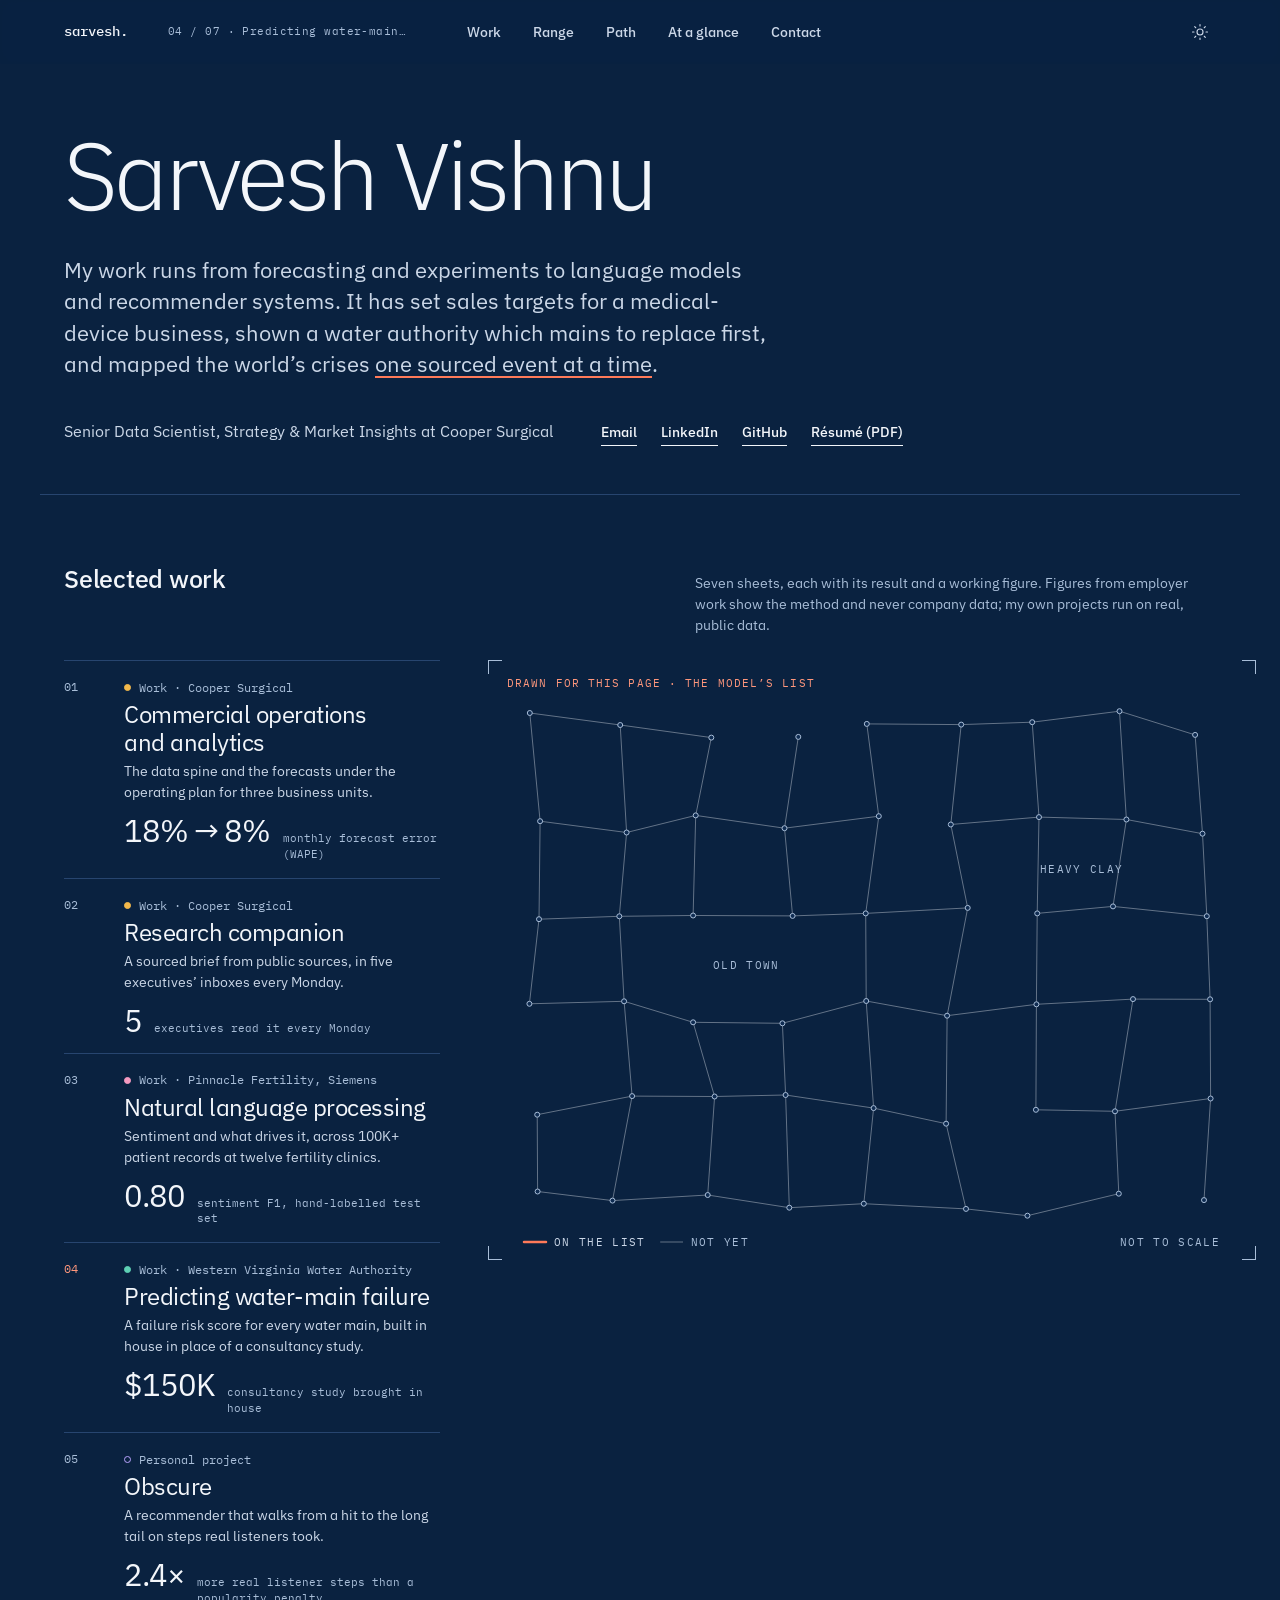
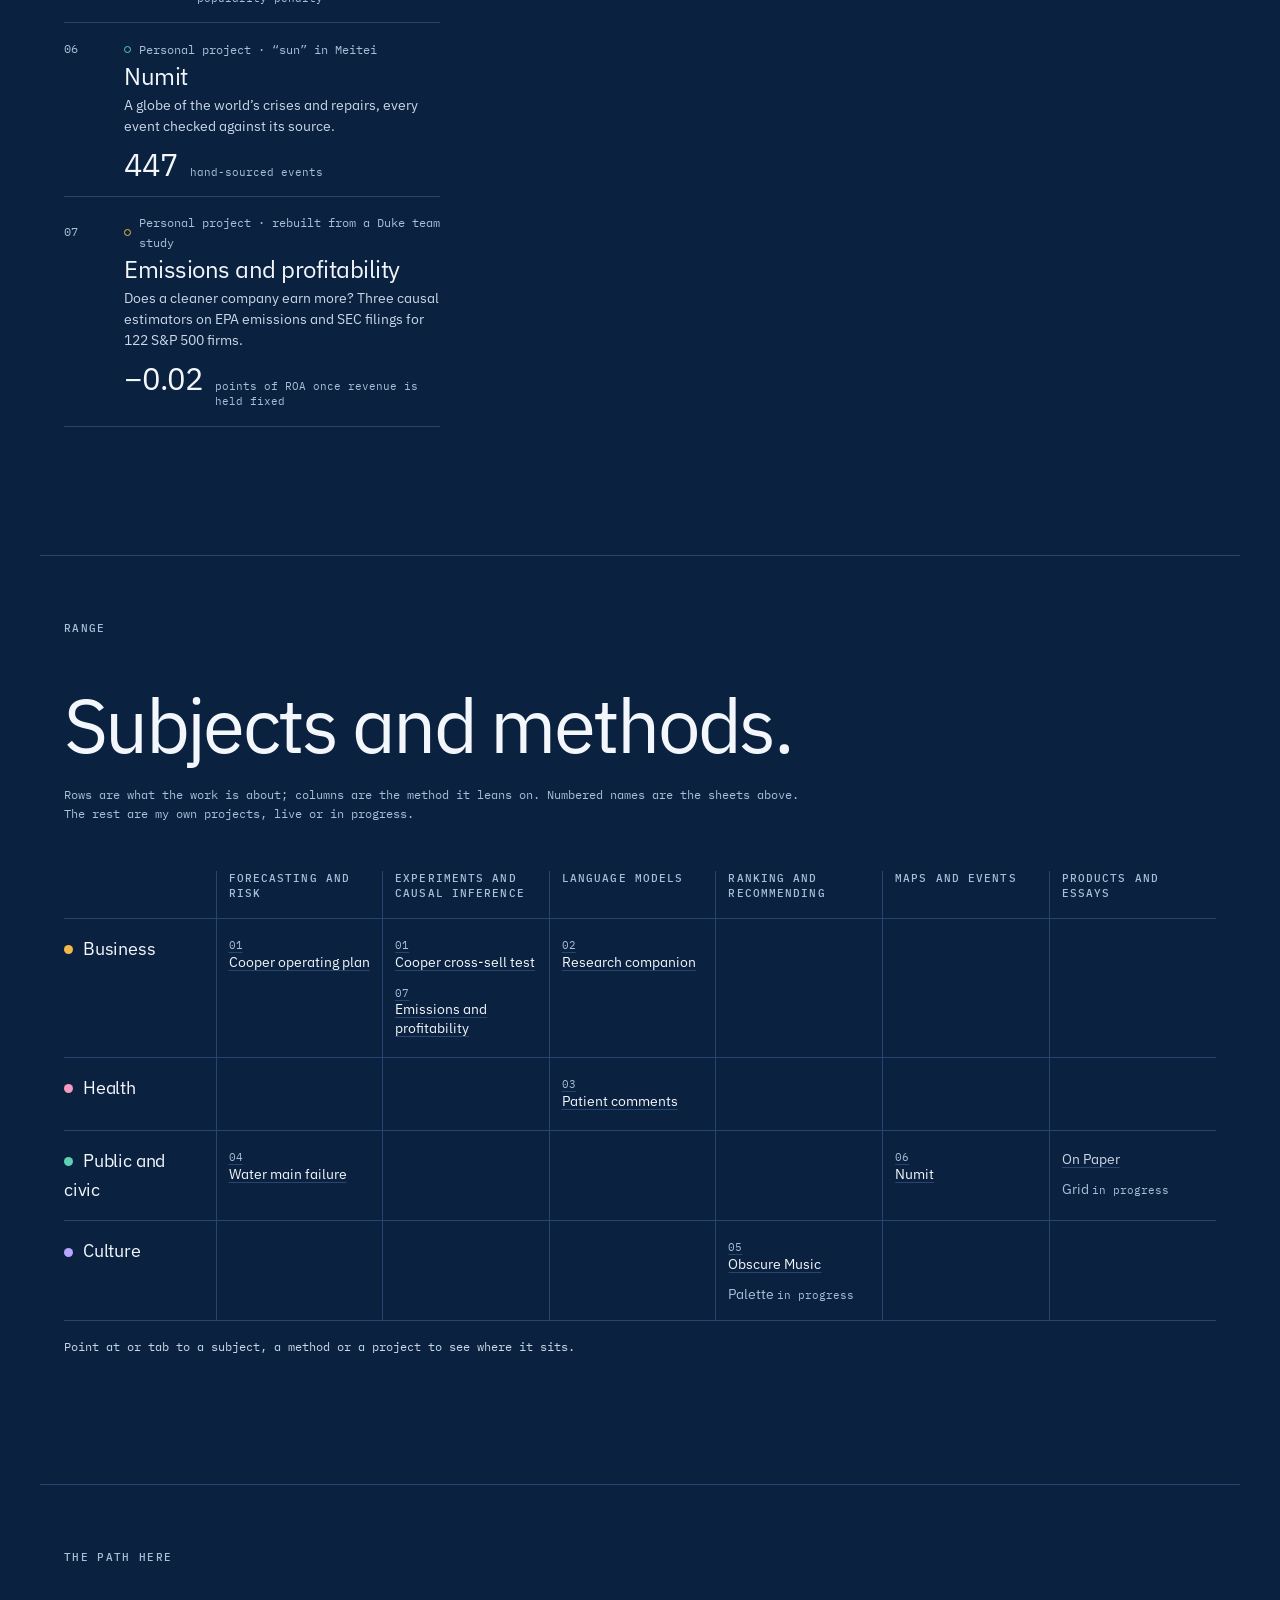
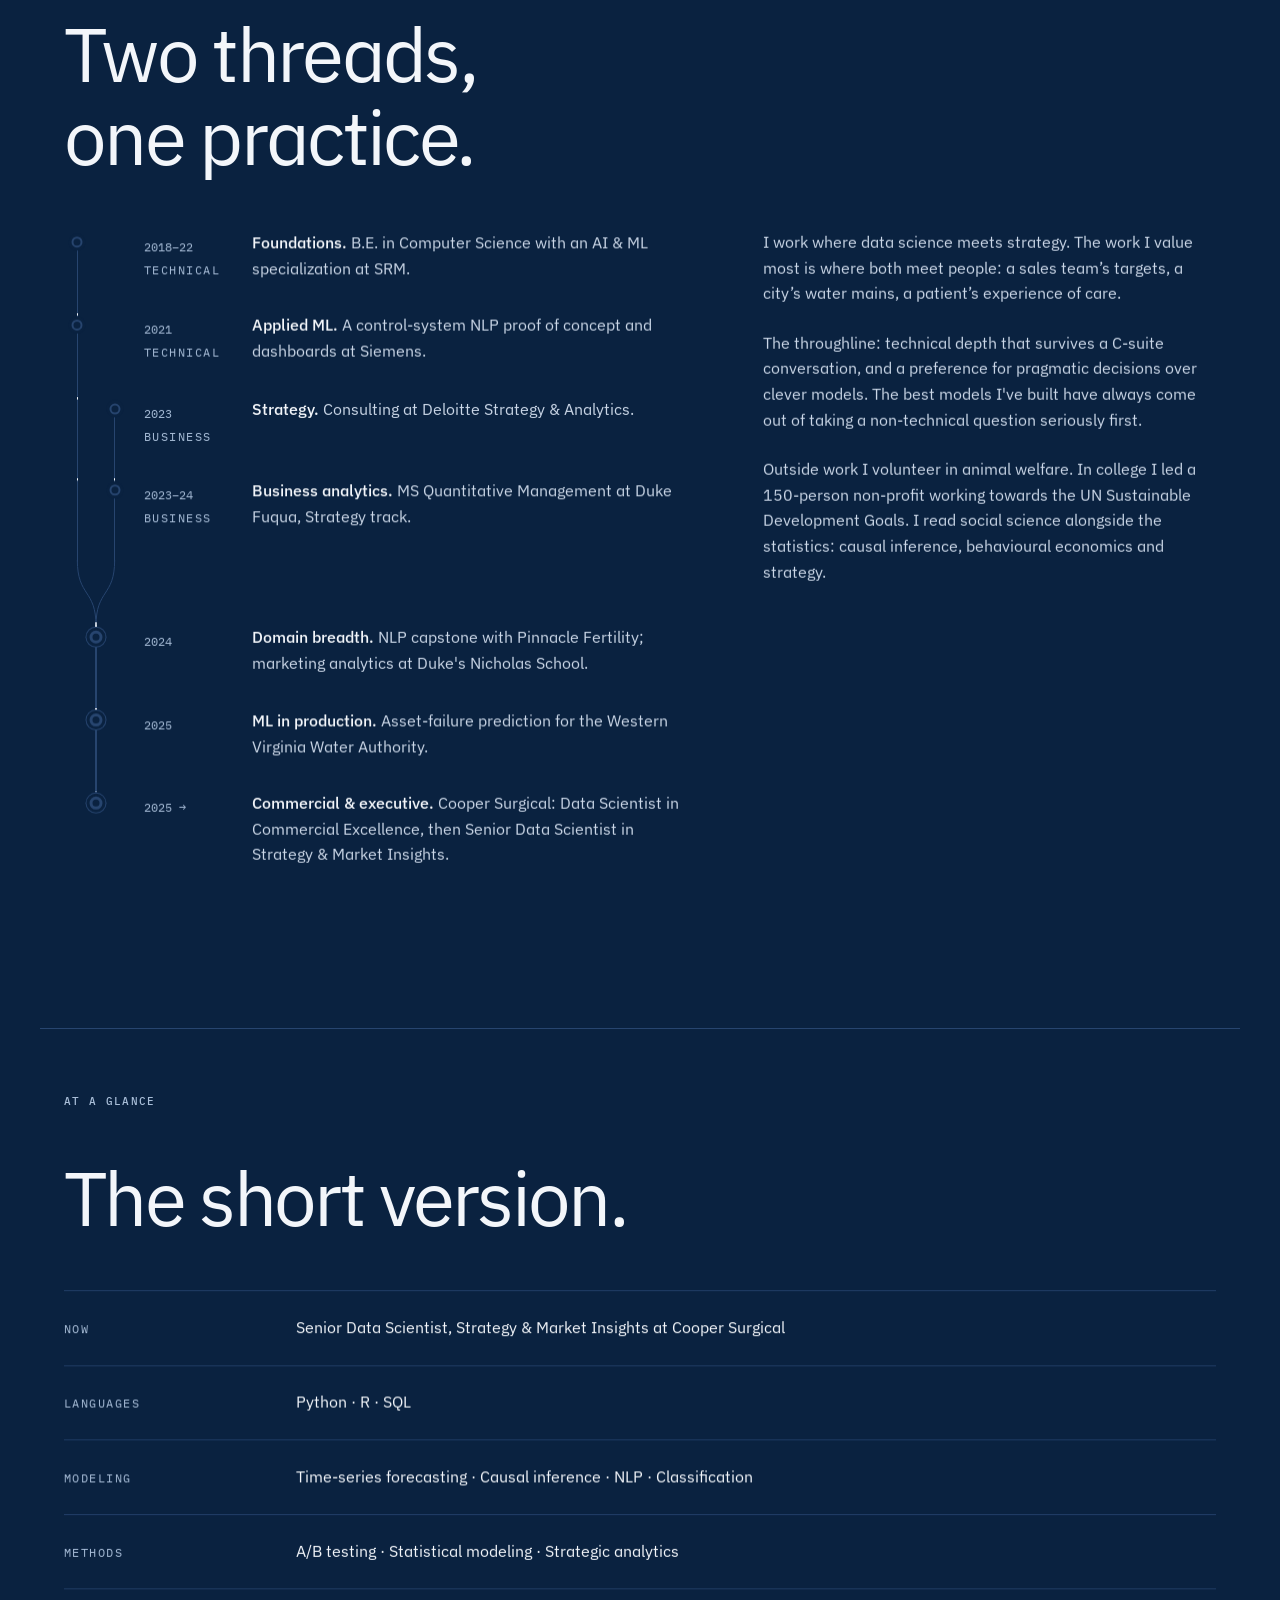
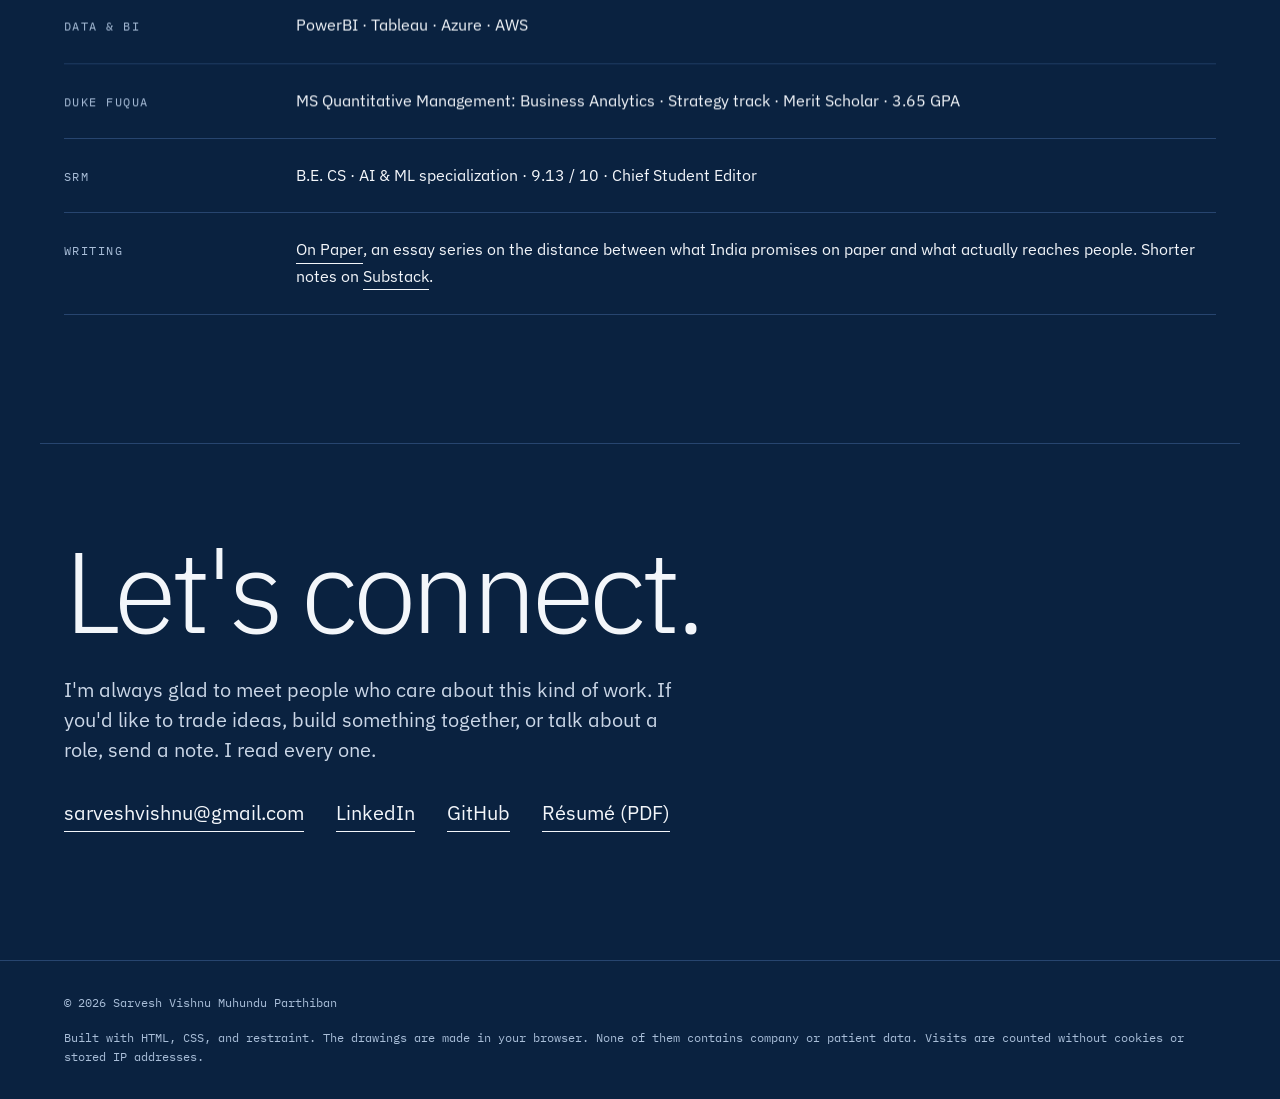
==== commit ff459e37: "Photos held back for a later round" ====
--- a/index.html
+++ b/index.html
@@ -291,12 +291,6 @@
         <p>I work where data science meets strategy. The work I value most is where both meet people: a sales team’s targets, a city’s water mains, a patient’s experience of care.</p>
         <p>The throughline: technical depth that survives a C-suite conversation, and a preference for pragmatic decisions over clever models. The best models I've built have always come out of taking a non-technical question seriously first.</p>
         <p>Outside work I volunteer in animal welfare. In college I led a 150-person non-profit working towards the UN Sustainable Development Goals. I read social science alongside the statistics: causal inference, behavioural economics and strategy.</p>
-        <figure class="snaps" aria-label="Off the clock">
-          <img src="assets/photos/dog.jpg" width="480" height="600" loading="lazy" decoding="async" alt="Sarvesh lying on grass, smiling, one hand on a black and white dog resting beside him.">
-          <img src="assets/photos/lane.jpg" width="480" height="600" loading="lazy" decoding="async" alt="Lane, a yellow Labrador puppy in a blue collar, looking straight at the camera.">
-          <img src="assets/photos/chapel.jpg" width="480" height="600" loading="lazy" decoding="async" alt="Sarvesh at night on a lamplit campus road.">
-          <figcaption>Off the clock: animal welfare, and Lane, a future service dog I helped with at Duke. Printed as cyanotypes, the process behind the original blueprints.</figcaption>
-        </figure>
       </div>
       </div>
     </section>
--- a/styles.css
+++ b/styles.css
@@ -1532,10 +1532,6 @@
 .range-grid tr[data-subject="culture"]  { --subj: var(--subj-culture); }
 .range-grid tbody th::before { content: ""; display: inline-block; width: 9px; height: 9px; margin-right: 10px; border-radius: 50%; background: var(--subj, var(--ink-muted)); vertical-align: 0.05em; }
 
-/* Off the clock (§14.38): three cyanotypes under the path story */
-.snaps { margin: var(--space-8) 0 0; display: grid; grid-template-columns: repeat(3, minmax(0, 1fr)); gap: var(--space-3); }
-.snaps img { display: block; width: 100%; height: auto; aspect-ratio: 4 / 5; object-fit: cover; }
-.snaps figcaption { grid-column: 1 / -1; font-family: var(--font-mono); font-size: var(--text-xs); line-height: 1.5; color: var(--ink-muted); }
 
 @media print {
   @page { margin: 14mm 15mm; }
@@ -1546,7 +1542,7 @@
   }
   html { font-size: 10pt; }
   body { background: #FFFFFF; color: var(--ink); }
-  .site-header, .skip, .tile-fig, .range, .nav-sheet, .snaps, .sheets-note, .section-note,
+  .site-header, .skip, .tile-fig, .range, .nav-sheet, .sheets-note, .section-note,
   .contact-links, .contact-line, .lab, .sheet-nav, .theme-toggle, .foot-meta, .section-title,
   .hero-links a:not([data-print]) { display: none !important; }
   .reveal, .js .reveal { opacity: 1 !important; transform: none !important; }
